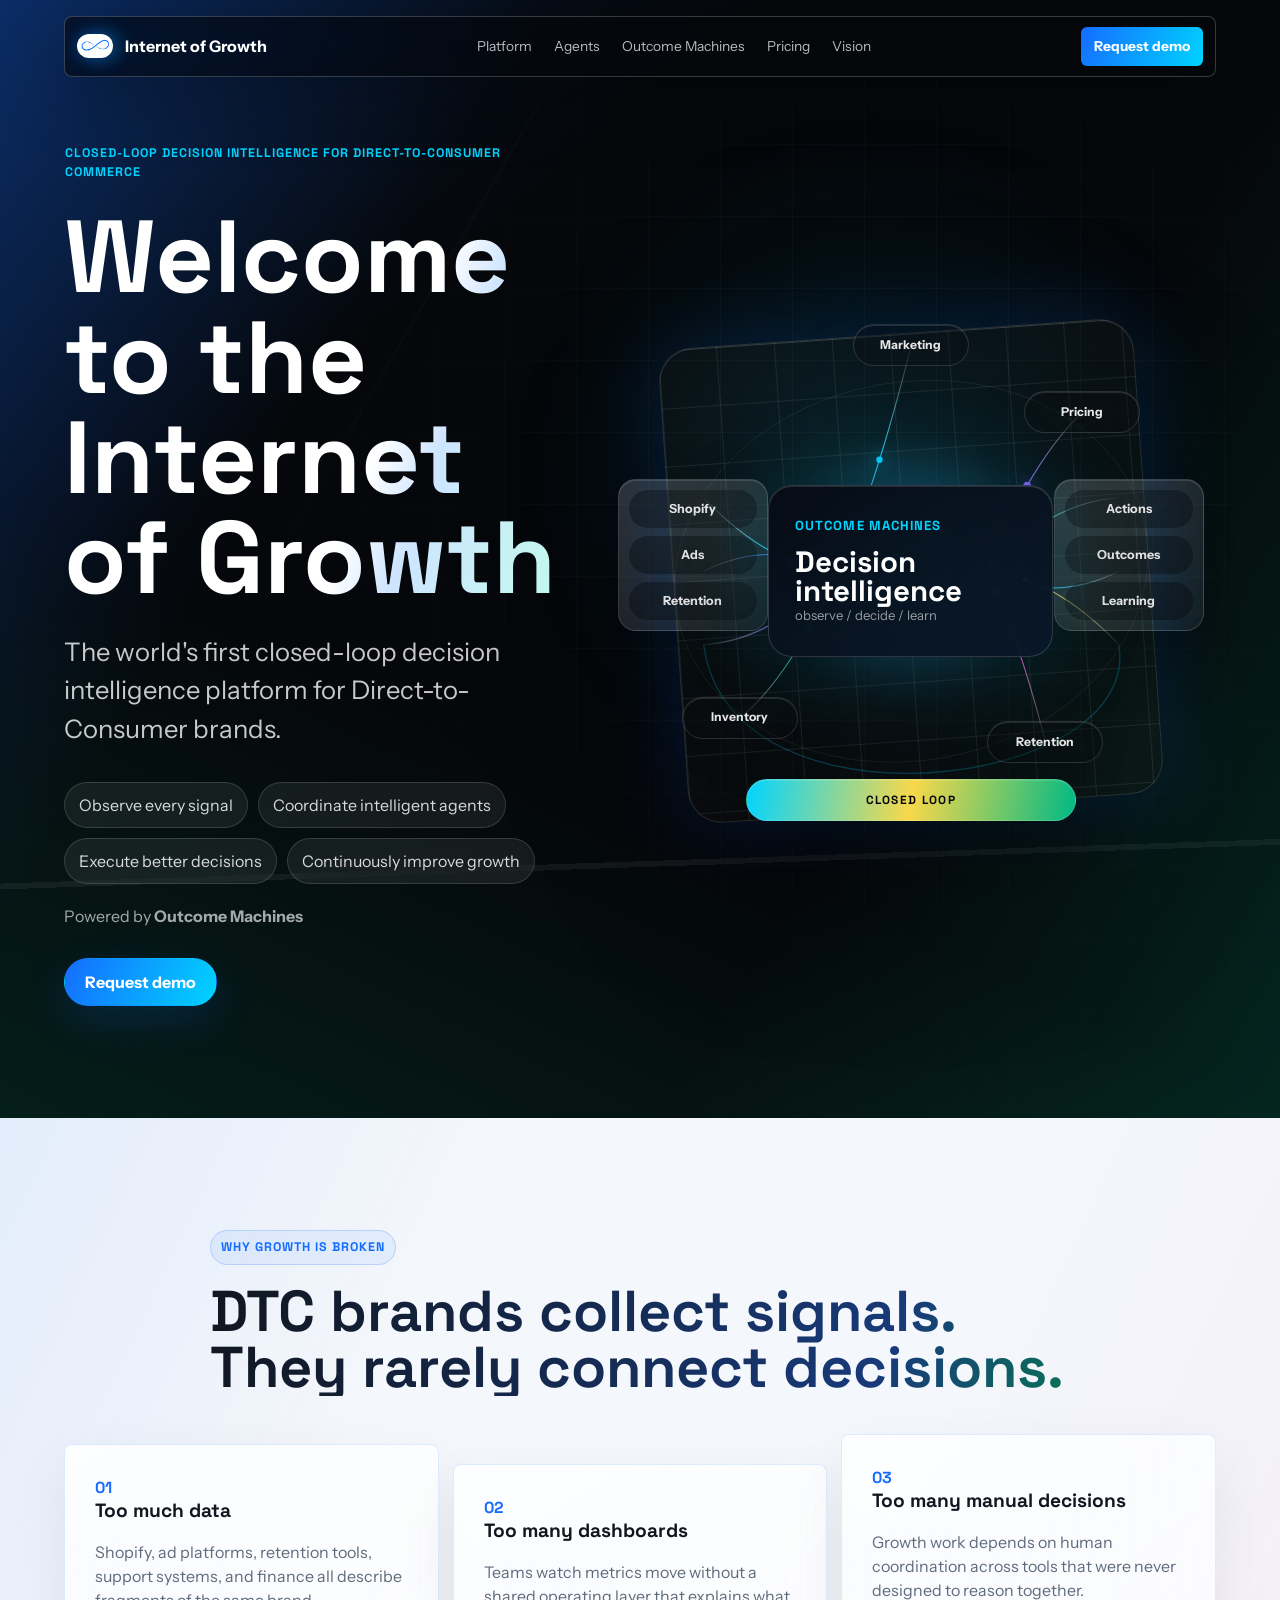
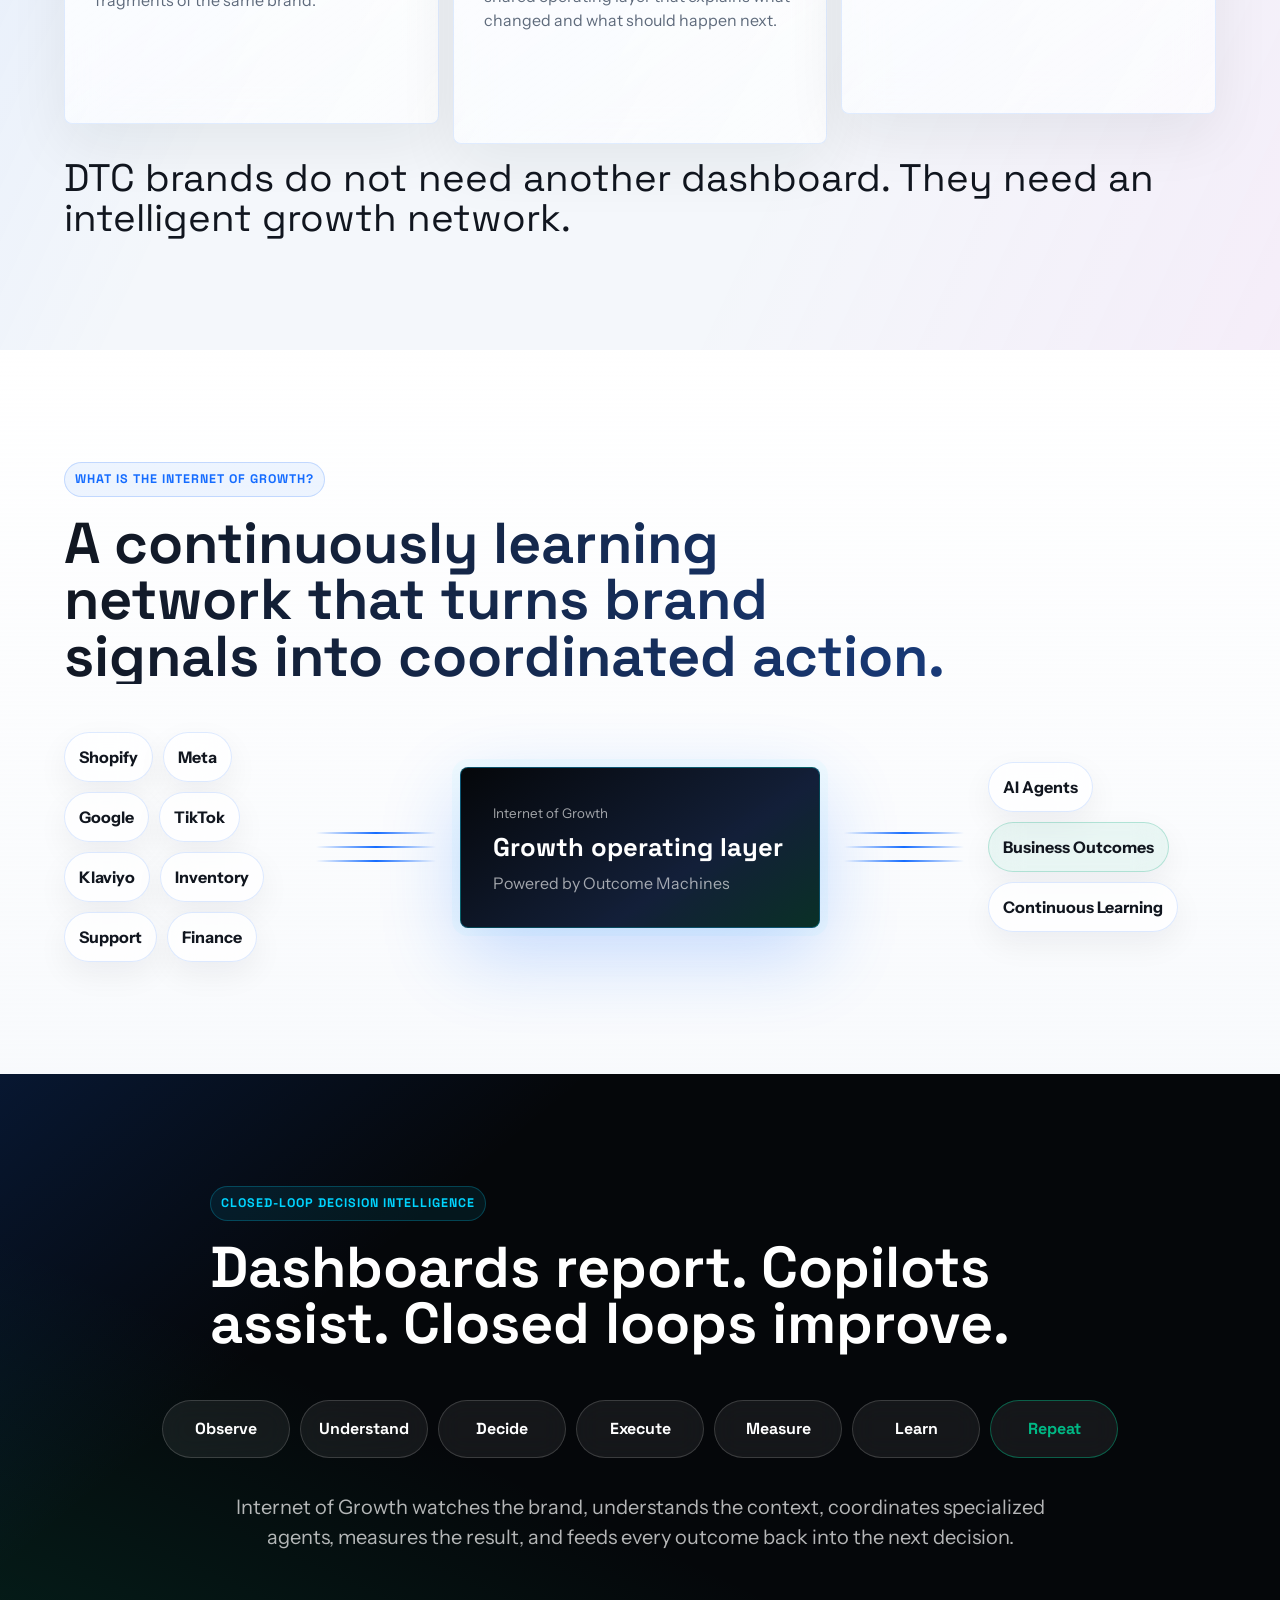
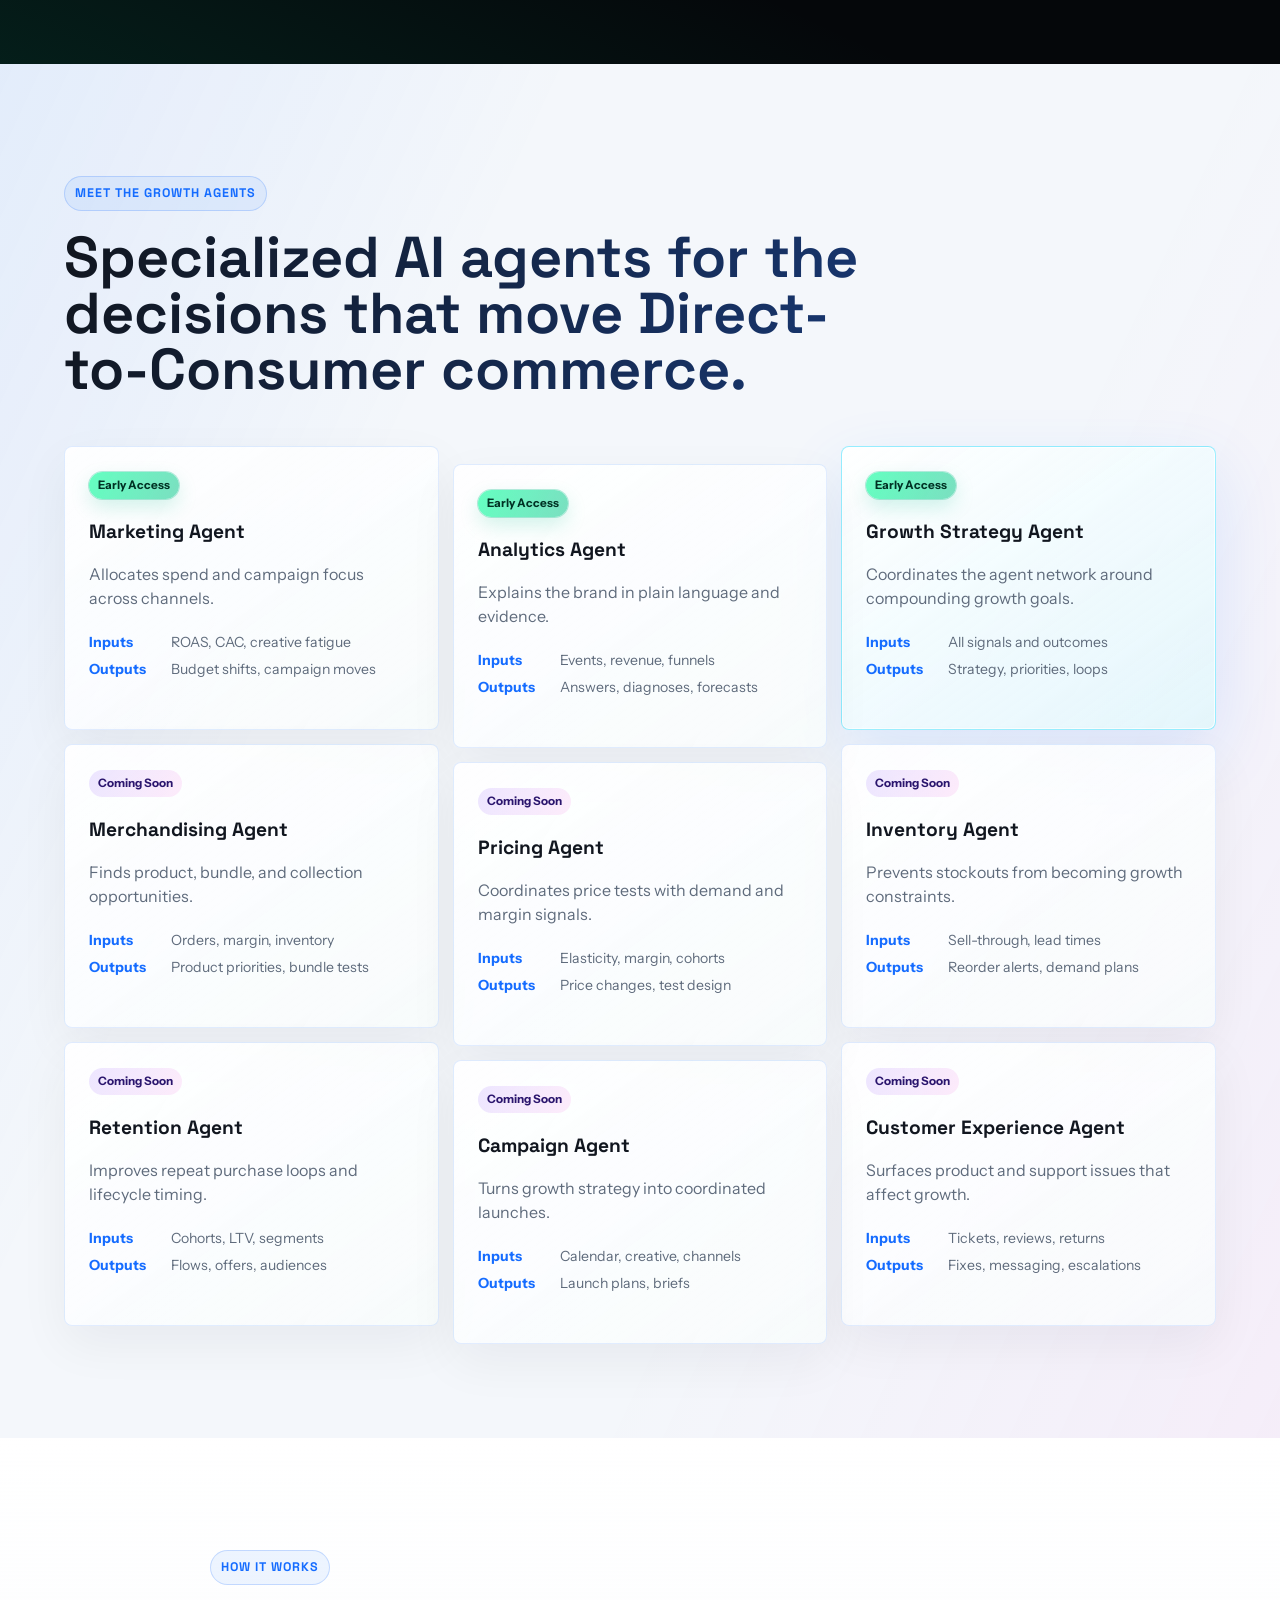
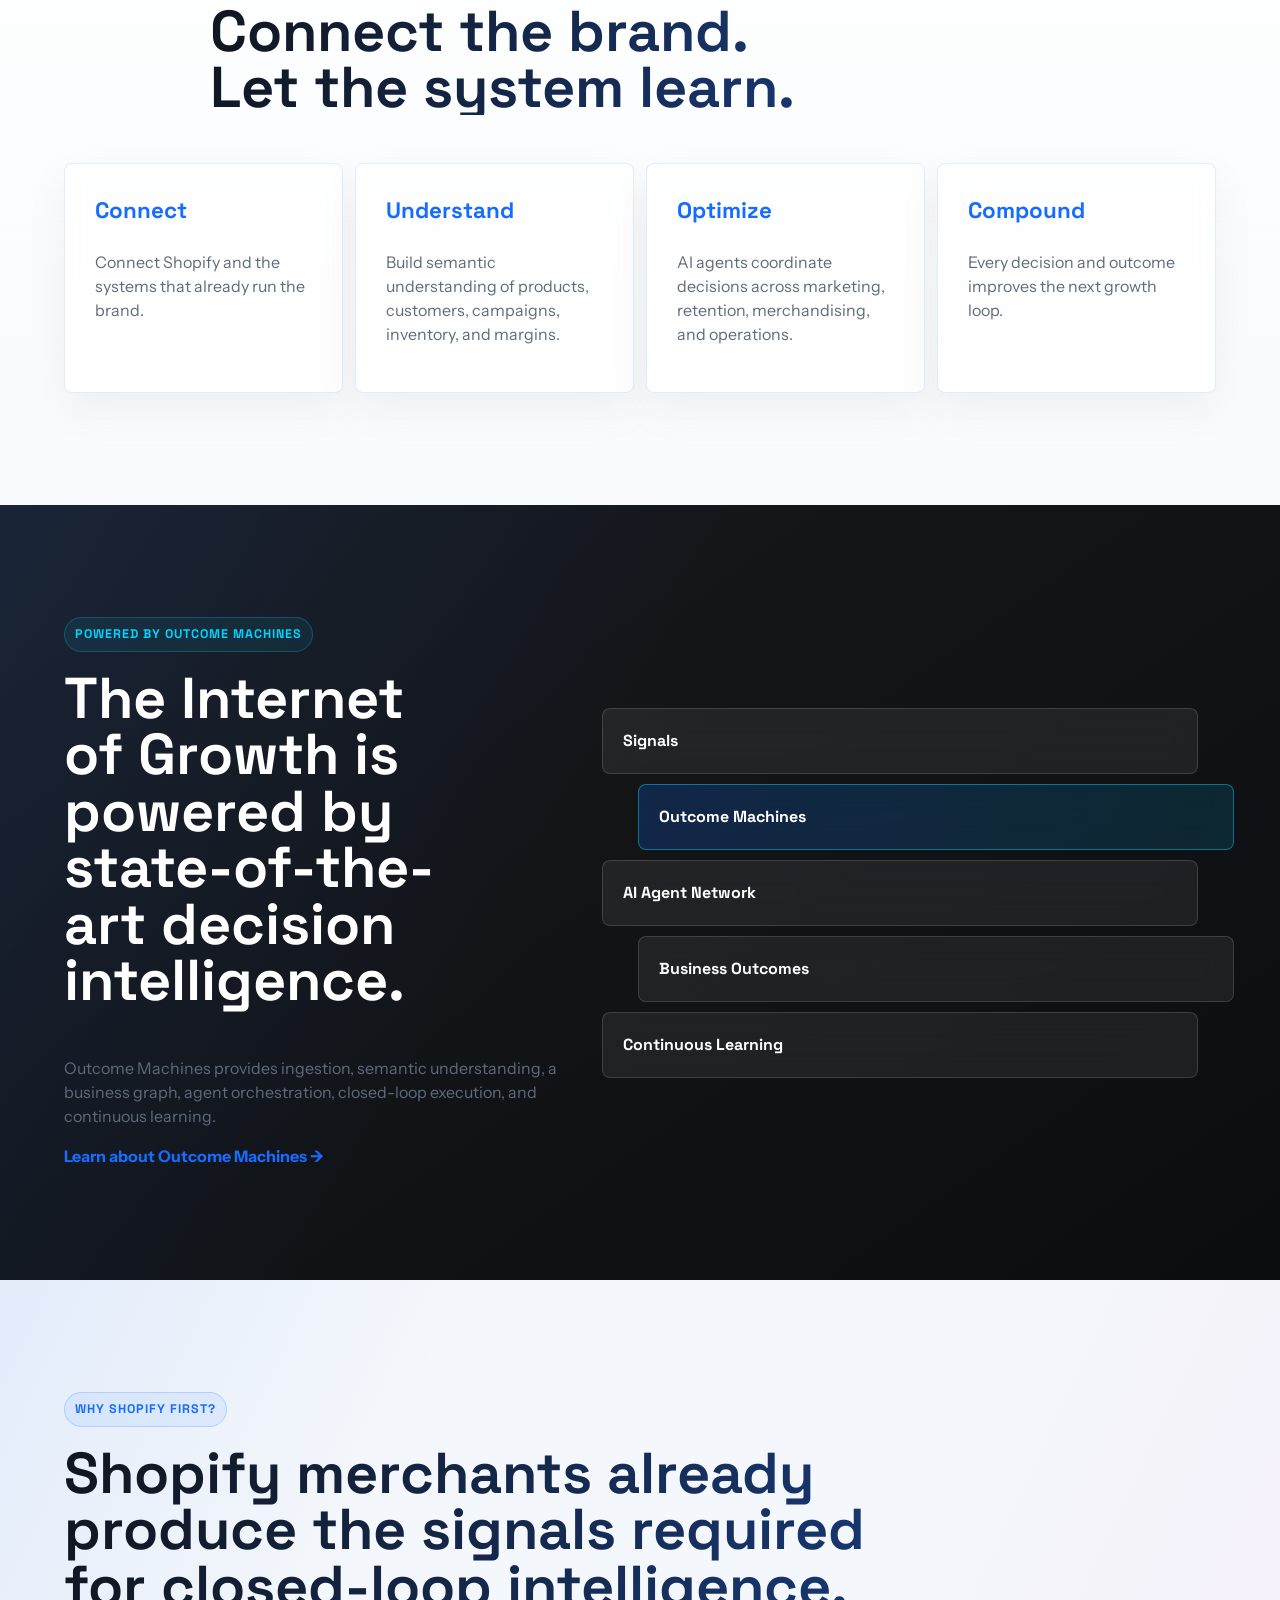
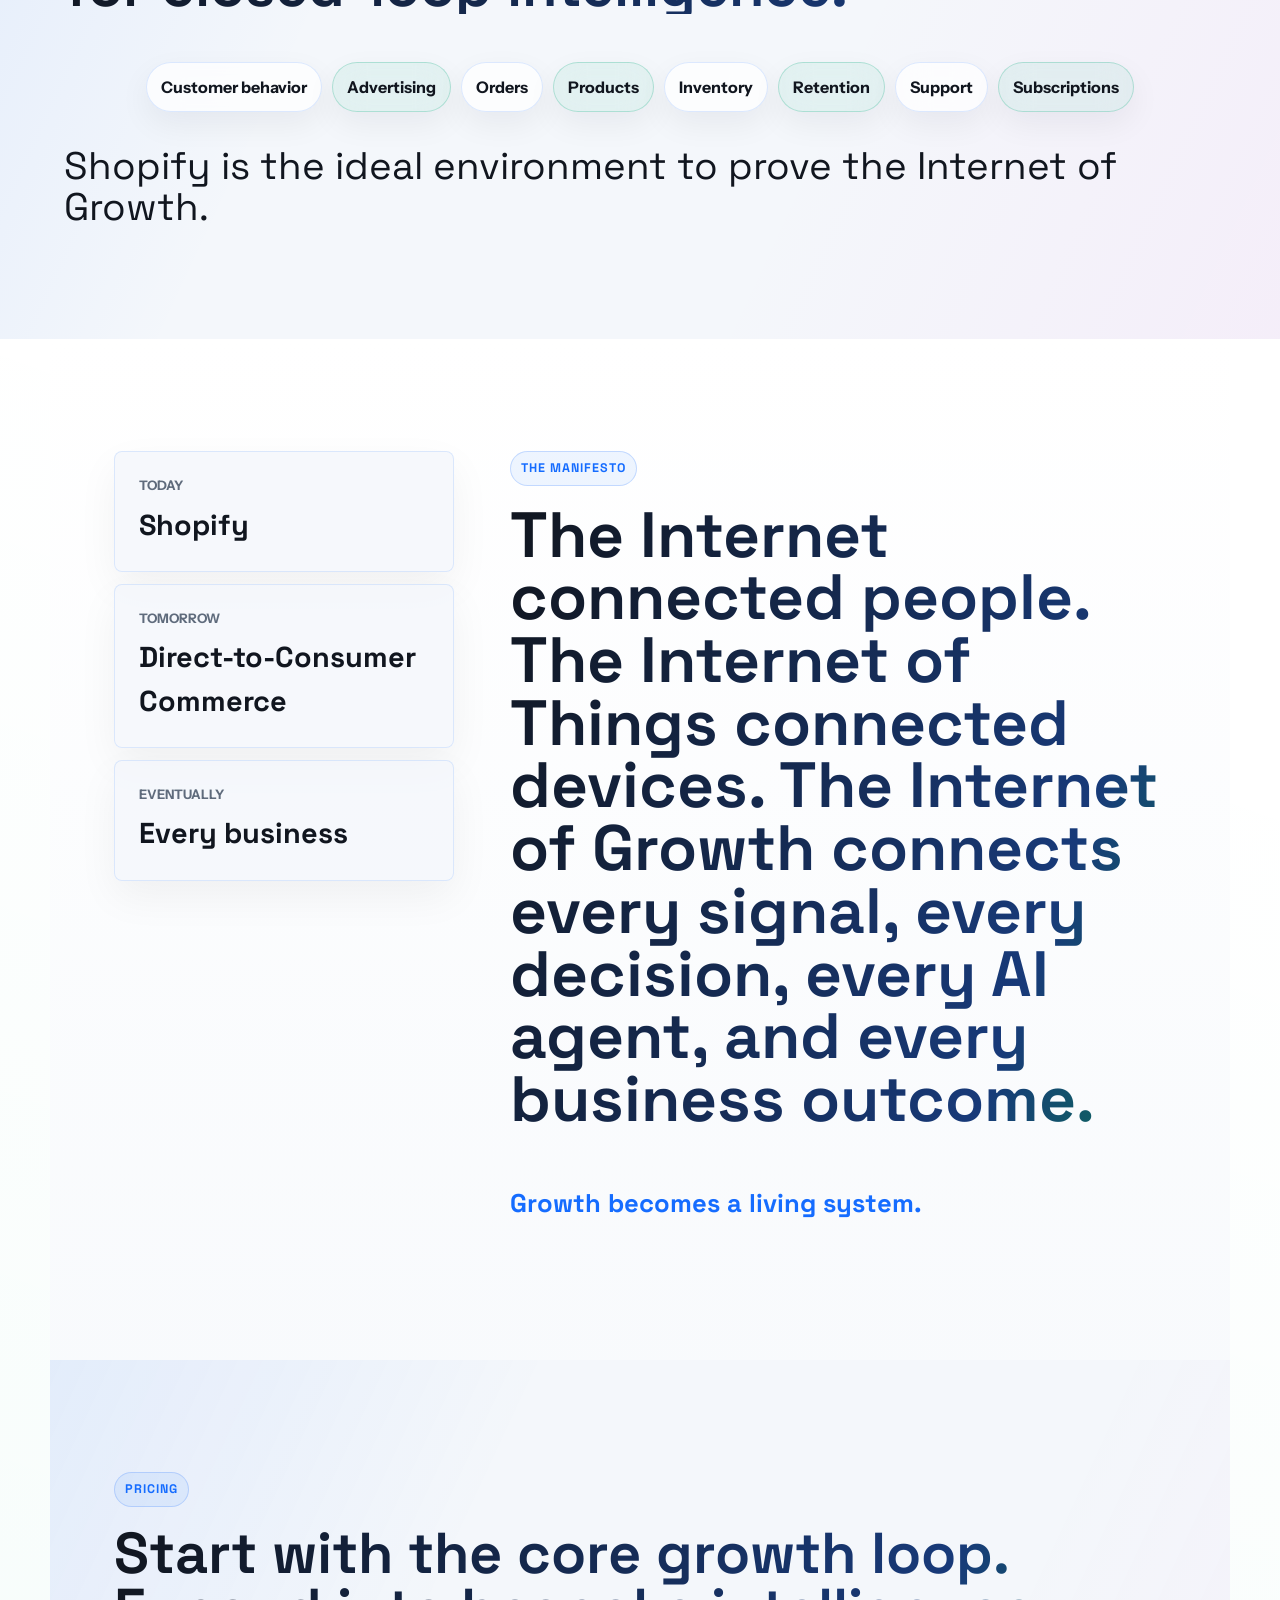
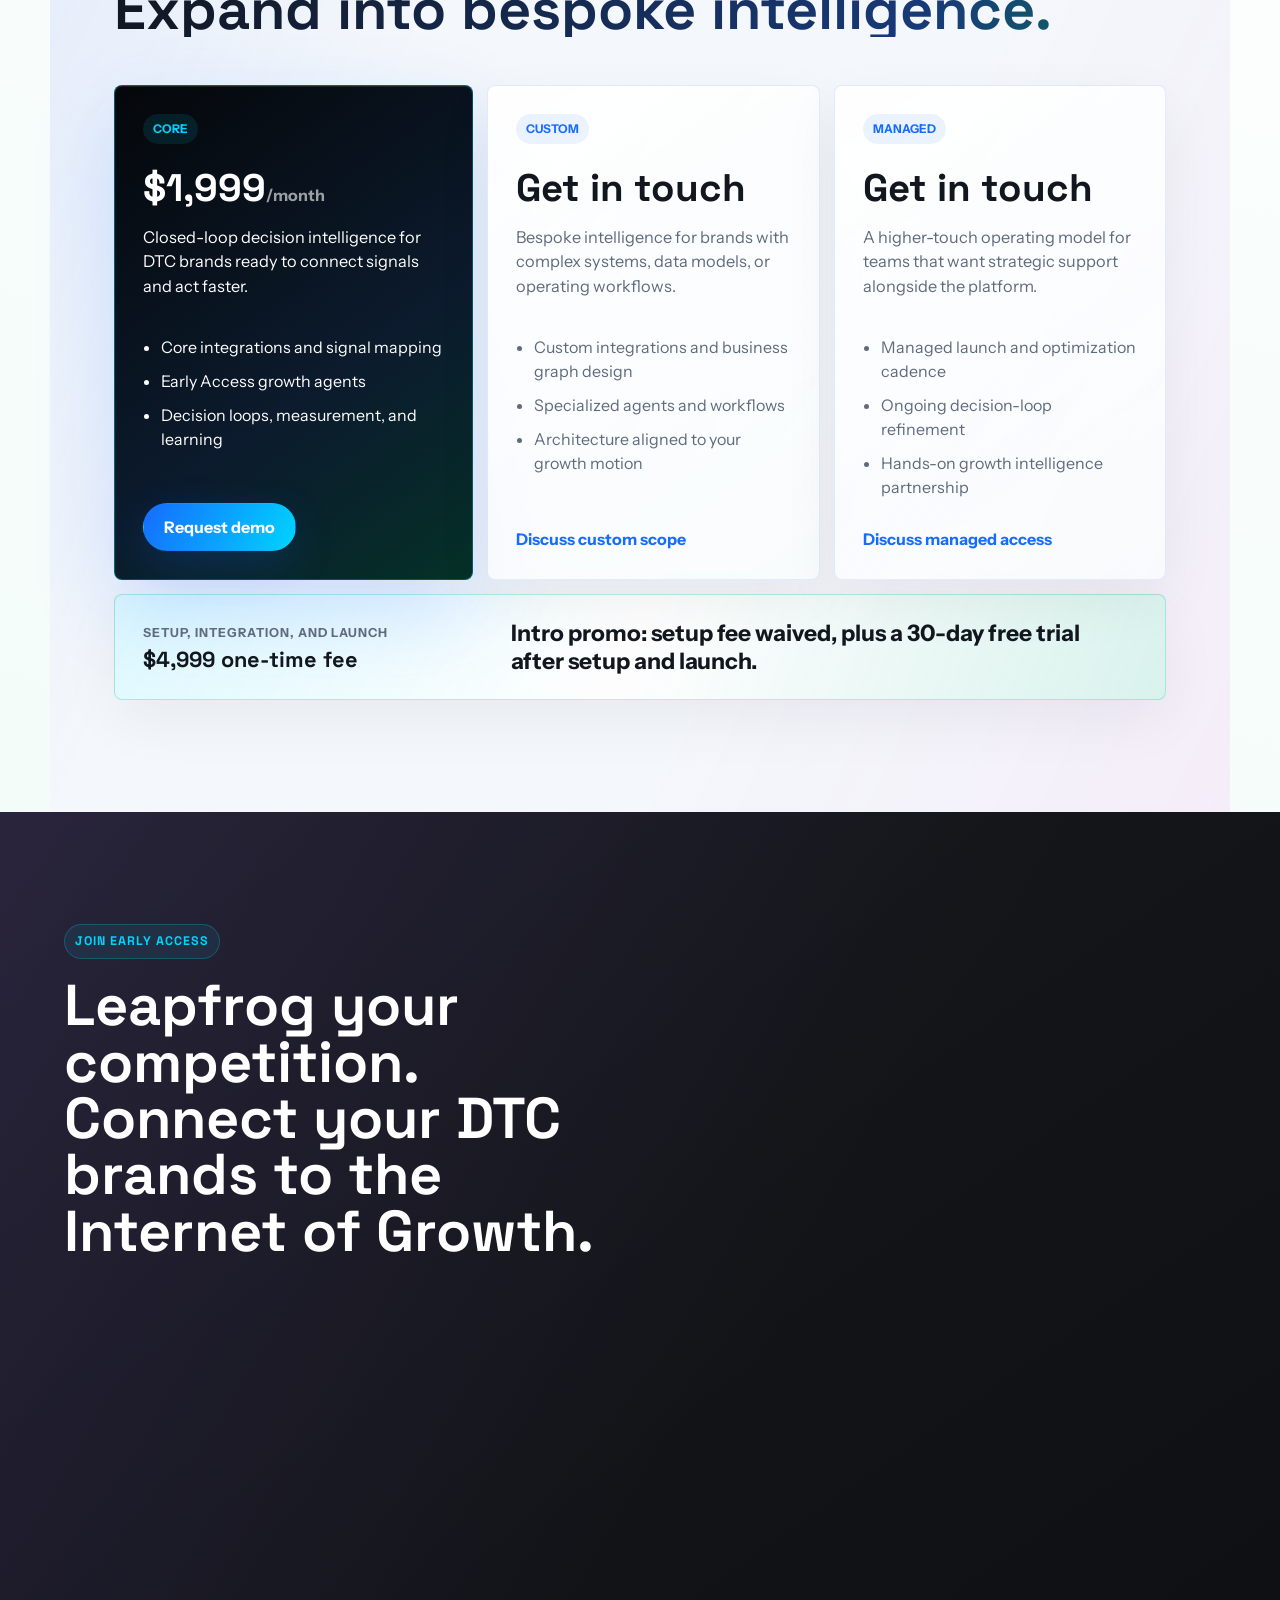
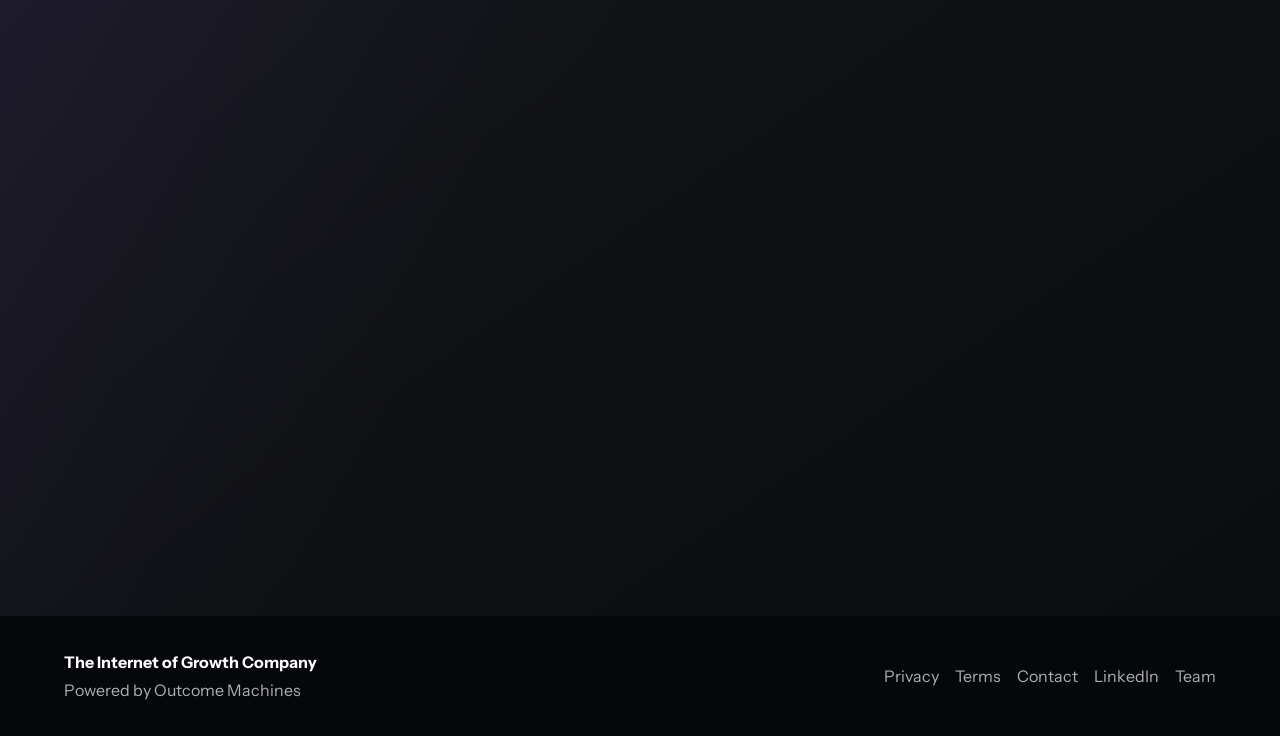
==== index.html @ 20128436 "Update footer company link" ====
<!doctype html>
<html lang="en">
  <head>
    <meta charset="utf-8" />
    <meta name="viewport" content="width=device-width, initial-scale=1" />
    <meta
      name="description"
      content="Internet of Growth is the closed-loop decision intelligence platform for Direct-to-Consumer brands, turning signals into coordinated AI agent action."
    />
    <title>Internet of Growth | Closed-Loop Decision Intelligence</title>
    <link rel="canonical" href="https://internetofgrowth.com/" />
    <meta name="theme-color" content="#05070a" />
    <meta property="og:site_name" content="Internet of Growth" />
    <meta property="og:type" content="website" />
    <meta property="og:url" content="https://internetofgrowth.com/" />
    <meta property="og:title" content="Internet of Growth | Closed-Loop Decision Intelligence" />
    <meta
      property="og:description"
      content="The growth operating layer for DTC brands. Observe every signal, coordinate AI agents, execute better decisions, and compound learning."
    />
    <meta property="og:image" content="https://internetofgrowth.com/assets/og-image.png" />
    <meta property="og:image:secure_url" content="https://internetofgrowth.com/assets/og-image.png" />
    <meta property="og:image:type" content="image/png" />
    <meta property="og:image:width" content="1200" />
    <meta property="og:image:height" content="630" />
    <meta property="og:image:alt" content="Internet of Growth decision intelligence network preview" />
    <meta name="twitter:card" content="summary_large_image" />
    <meta name="twitter:title" content="Internet of Growth | Closed-Loop Decision Intelligence" />
    <meta
      name="twitter:description"
      content="The growth operating layer for DTC brands, powered by Outcome Machines."
    />
    <meta name="twitter:image" content="https://internetofgrowth.com/assets/og-image.png" />
    <link rel="preconnect" href="https://fonts.googleapis.com" />
    <link rel="preconnect" href="https://fonts.gstatic.com" crossorigin />
    <link
      href="https://fonts.googleapis.com/css2?family=Instrument+Sans:wdth,wght@90..100,400..760&family=Space+Grotesk:wght@400;500;600;700&display=swap"
      rel="stylesheet"
    />
    <link rel="icon" href="/assets/favicon.svg" type="image/svg+xml" />
    <link rel="stylesheet" href="styles.css" />
  </head>
  <body>
    <div class="site-shell">
      <header class="nav" aria-label="Primary navigation">
        <a class="brand" href="#top" aria-label="Internet of Growth home">
          <span class="brand-mark" aria-hidden="true"></span>
          <span>Internet of Growth</span>
        </a>
        <nav class="nav-links" aria-label="Site sections">
          <a href="#platform">Platform</a>
          <a href="#agents">Agents</a>
          <a href="#outcome-machines">Outcome Machines</a>
          <a href="#pricing">Pricing</a>
          <a href="#vision">Vision</a>
        </nav>
        <a class="nav-cta" href="#early-access">Request demo</a>
      </header>

      <main id="top">
        <section class="hero section-dark" aria-labelledby="hero-title">
          <div class="hero-copy">
            <p class="eyebrow">Closed-loop decision intelligence for Direct-to-Consumer commerce</p>
            <h1 id="hero-title">Welcome to the Internet of Growth</h1>
            <p class="hero-lede">
              The world's first closed-loop decision intelligence platform for Direct-to-Consumer brands.
            </p>
            <div class="hero-statements" aria-label="Platform capabilities">
              <span>Observe every signal</span>
              <span>Coordinate intelligent agents</span>
              <span>Execute better decisions</span>
              <span>Continuously improve growth</span>
            </div>
            <p class="powered">Powered by <strong>Outcome Machines</strong></p>
            <div class="hero-actions">
              <a class="button button-primary" href="#early-access">Request demo</a>
            </div>
          </div>

          <div class="hero-system" id="growth-loop" aria-label="Animated closed-loop growth system">
            <canvas id="networkCanvas" width="720" height="720" aria-hidden="true"></canvas>
            <div class="system-topology" aria-hidden="true">
              <div class="signal-stack signal-stack-left">
                <span>Shopify</span>
                <span>Ads</span>
                <span>Retention</span>
              </div>
              <div class="signal-stack signal-stack-right">
                <span>Actions</span>
                <span>Outcomes</span>
                <span>Learning</span>
              </div>
              <div class="loop-core">
                <span class="core-kicker">Outcome Machines</span>
                <strong>Decision intelligence</strong>
                <span>observe / decide / learn</span>
              </div>
              <div class="agent-node agent-node-a">Marketing</div>
              <div class="agent-node agent-node-b">Pricing</div>
              <div class="agent-node agent-node-c">Inventory</div>
              <div class="agent-node agent-node-d">Retention</div>
              <div class="feedback-ribbon">
                <span>closed loop</span>
              </div>
            </div>
          </div>
        </section>

        <section class="broken section-light" aria-labelledby="broken-title">
          <div class="section-heading">
            <p class="eyebrow">Why growth is broken</p>
            <h2 id="broken-title">DTC brands collect signals. They rarely connect decisions.</h2>
          </div>
          <div class="fracture-grid">
            <article>
              <span>01</span>
              <h3>Too much data</h3>
              <p>Shopify, ad platforms, retention tools, support systems, and finance all describe fragments of the same brand.</p>
            </article>
            <article>
              <span>02</span>
              <h3>Too many dashboards</h3>
              <p>Teams watch metrics move without a shared operating layer that explains what changed and what should happen next.</p>
            </article>
            <article>
              <span>03</span>
              <h3>Too many manual decisions</h3>
              <p>Growth work depends on human coordination across tools that were never designed to reason together.</p>
            </article>
          </div>
          <p class="section-thesis">DTC brands do not need another dashboard. They need an intelligent growth network.</p>
        </section>

        <section class="network section-white" id="platform" aria-labelledby="platform-title">
          <div class="section-heading wide">
            <p class="eyebrow">What is the Internet of Growth?</p>
            <h2 id="platform-title">A continuously learning network that turns brand signals into coordinated action.</h2>
          </div>
          <div class="signal-map" aria-label="Information flow from DTC commerce systems into AI agents and outcomes">
            <div class="source-cluster">
              <span>Shopify</span>
              <span>Meta</span>
              <span>Google</span>
              <span>TikTok</span>
              <span>Klaviyo</span>
              <span>Inventory</span>
              <span>Support</span>
              <span>Finance</span>
            </div>
            <div class="map-spine" aria-hidden="true">
              <i></i><i></i><i></i>
            </div>
            <div class="platform-node">
              <small>Internet of Growth</small>
              <strong>Growth operating layer</strong>
              <span>Powered by Outcome Machines</span>
            </div>
            <div class="map-spine" aria-hidden="true">
              <i></i><i></i><i></i>
            </div>
            <div class="outcome-cluster">
              <span>AI Agents</span>
              <span>Business Outcomes</span>
              <span>Continuous Learning</span>
            </div>
          </div>
        </section>

        <section class="loop section-dark" aria-labelledby="loop-title">
          <div class="section-heading">
            <p class="eyebrow">Closed-loop decision intelligence</p>
            <h2 id="loop-title">Dashboards report. Copilots assist. Closed loops improve.</h2>
          </div>
          <div class="cycle-strip" aria-label="Closed-loop process">
            <span>Observe</span>
            <span>Understand</span>
            <span>Decide</span>
            <span>Execute</span>
            <span>Measure</span>
            <span>Learn</span>
            <span>Repeat</span>
          </div>
          <p class="loop-copy">
            Internet of Growth watches the brand, understands the context, coordinates specialized agents, measures the result, and feeds every outcome back into the next decision.
          </p>
        </section>

        <section class="agents section-light" id="agents" aria-labelledby="agents-title">
          <div class="section-heading wide">
            <p class="eyebrow">Meet the growth agents</p>
            <h2 id="agents-title">Specialized AI agents for the decisions that move Direct-to-Consumer commerce.</h2>
          </div>
          <div class="agent-grid">
            <article class="agent-card">
              <span class="status live">Early Access</span>
              <h3>Marketing Agent</h3>
              <p>Allocates spend and campaign focus across channels.</p>
              <dl><dt>Inputs</dt><dd>ROAS, CAC, creative fatigue</dd><dt>Outputs</dt><dd>Budget shifts, campaign moves</dd></dl>
            </article>
            <article class="agent-card">
              <span class="status live">Early Access</span>
              <h3>Analytics Agent</h3>
              <p>Explains the brand in plain language and evidence.</p>
              <dl><dt>Inputs</dt><dd>Events, revenue, funnels</dd><dt>Outputs</dt><dd>Answers, diagnoses, forecasts</dd></dl>
            </article>
            <article class="agent-card featured">
              <span class="status live">Early Access</span>
              <h3>Growth Strategy Agent</h3>
              <p>Coordinates the agent network around compounding growth goals.</p>
              <dl><dt>Inputs</dt><dd>All signals and outcomes</dd><dt>Outputs</dt><dd>Strategy, priorities, loops</dd></dl>
            </article>
            <article class="agent-card">
              <span class="status planned">Coming Soon</span>
              <h3>Merchandising Agent</h3>
              <p>Finds product, bundle, and collection opportunities.</p>
              <dl><dt>Inputs</dt><dd>Orders, margin, inventory</dd><dt>Outputs</dt><dd>Product priorities, bundle tests</dd></dl>
            </article>
            <article class="agent-card">
              <span class="status planned">Coming Soon</span>
              <h3>Pricing Agent</h3>
              <p>Coordinates price tests with demand and margin signals.</p>
              <dl><dt>Inputs</dt><dd>Elasticity, margin, cohorts</dd><dt>Outputs</dt><dd>Price changes, test design</dd></dl>
            </article>
            <article class="agent-card">
              <span class="status planned">Coming Soon</span>
              <h3>Inventory Agent</h3>
              <p>Prevents stockouts from becoming growth constraints.</p>
              <dl><dt>Inputs</dt><dd>Sell-through, lead times</dd><dt>Outputs</dt><dd>Reorder alerts, demand plans</dd></dl>
            </article>
            <article class="agent-card">
              <span class="status planned">Coming Soon</span>
              <h3>Retention Agent</h3>
              <p>Improves repeat purchase loops and lifecycle timing.</p>
              <dl><dt>Inputs</dt><dd>Cohorts, LTV, segments</dd><dt>Outputs</dt><dd>Flows, offers, audiences</dd></dl>
            </article>
            <article class="agent-card">
              <span class="status planned">Coming Soon</span>
              <h3>Campaign Agent</h3>
              <p>Turns growth strategy into coordinated launches.</p>
              <dl><dt>Inputs</dt><dd>Calendar, creative, channels</dd><dt>Outputs</dt><dd>Launch plans, briefs</dd></dl>
            </article>
            <article class="agent-card">
              <span class="status planned">Coming Soon</span>
              <h3>Customer Experience Agent</h3>
              <p>Surfaces product and support issues that affect growth.</p>
              <dl><dt>Inputs</dt><dd>Tickets, reviews, returns</dd><dt>Outputs</dt><dd>Fixes, messaging, escalations</dd></dl>
            </article>
          </div>
        </section>

        <section class="steps section-white" aria-labelledby="works-title">
          <div class="section-heading">
            <p class="eyebrow">How it works</p>
            <h2 id="works-title">Connect the brand. Let the system learn.</h2>
          </div>
          <div class="step-grid">
            <article><span>Connect</span><p>Connect Shopify and the systems that already run the brand.</p></article>
            <article><span>Understand</span><p>Build semantic understanding of products, customers, campaigns, inventory, and margins.</p></article>
            <article><span>Optimize</span><p>AI agents coordinate decisions across marketing, retention, merchandising, and operations.</p></article>
            <article><span>Compound</span><p>Every decision and outcome improves the next growth loop.</p></article>
          </div>
        </section>

        <section class="machines section-dark" id="outcome-machines" aria-labelledby="machines-title">
          <div class="machine-copy">
            <p class="eyebrow">Powered by Outcome Machines</p>
            <h2 id="machines-title">The Internet of Growth is powered by state-of-the-art decision intelligence.</h2>
            <p>
              Outcome Machines provides ingestion, semantic understanding, a business graph, agent orchestration, closed-loop execution, and continuous learning.
            </p>
            <a href="https://OutcomeMachines.com" target="_blank" rel="noopener noreferrer">Learn about Outcome Machines →</a>
          </div>
          <div class="machine-diagram" aria-label="Outcome Machines technology flow">
            <span>Signals</span>
            <span>Outcome Machines</span>
            <span>AI Agent Network</span>
            <span>Business Outcomes</span>
            <span>Continuous Learning</span>
          </div>
        </section>

        <section class="shopify section-light" aria-labelledby="shopify-title">
          <div class="section-heading wide">
            <p class="eyebrow">Why Shopify first?</p>
            <h2 id="shopify-title">Shopify merchants already produce the signals required for closed-loop intelligence.</h2>
          </div>
          <div class="signal-list">
            <span>Customer behavior</span>
            <span>Advertising</span>
            <span>Orders</span>
            <span>Products</span>
            <span>Inventory</span>
            <span>Retention</span>
            <span>Support</span>
            <span>Subscriptions</span>
          </div>
          <p class="section-thesis">Shopify is the ideal environment to prove the Internet of Growth.</p>
        </section>

        <section class="vision section-white" id="vision" aria-labelledby="vision-title">
          <div class="timeline">
            <article><span>Today</span><strong>Shopify</strong></article>
            <article><span>Tomorrow</span><strong>Direct-to-Consumer Commerce</strong></article>
            <article><span>Eventually</span><strong>Every business</strong></article>
          </div>
          <div class="manifesto">
            <p class="eyebrow">The manifesto</p>
            <h2 id="vision-title">
              The Internet connected people. The Internet of Things connected devices. The Internet of Growth connects every signal, every decision, every AI agent, and every business outcome.
            </h2>
            <p>Growth becomes a living system.</p>
          </div>
        </section>

        <section class="pricing section-light" id="pricing" aria-labelledby="pricing-title">
          <div class="section-heading wide">
            <p class="eyebrow">Pricing</p>
            <h2 id="pricing-title">Start with the core growth loop. Expand into bespoke intelligence.</h2>
          </div>
          <div class="pricing-grid" aria-label="Internet of Growth pricing plans">
            <article class="pricing-card primary">
              <span>Core</span>
              <h3>$1,999<span>/month</span></h3>
              <p>Closed-loop decision intelligence for DTC brands ready to connect signals and act faster.</p>
              <ul>
                <li>Core integrations and signal mapping</li>
                <li>Early Access growth agents</li>
                <li>Decision loops, measurement, and learning</li>
              </ul>
              <a class="button button-primary" href="#early-access">Request demo</a>
            </article>
            <article class="pricing-card">
              <span>Custom</span>
              <h3>Get in touch</h3>
              <p>Bespoke intelligence for brands with complex systems, data models, or operating workflows.</p>
              <ul>
                <li>Custom integrations and business graph design</li>
                <li>Specialized agents and workflows</li>
                <li>Architecture aligned to your growth motion</li>
              </ul>
              <a href="#early-access">Discuss custom scope</a>
            </article>
            <article class="pricing-card">
              <span>Managed</span>
              <h3>Get in touch</h3>
              <p>A higher-touch operating model for teams that want strategic support alongside the platform.</p>
              <ul>
                <li>Managed launch and optimization cadence</li>
                <li>Ongoing decision-loop refinement</li>
                <li>Hands-on growth intelligence partnership</li>
              </ul>
              <a href="#early-access">Discuss managed access</a>
            </article>
          </div>
          <div class="pricing-offer">
            <div>
              <span>Setup, integration, and launch</span>
              <strong>$4,999 one-time fee</strong>
            </div>
            <p>
              Intro promo: setup fee waived, plus a 30-day free trial after setup and launch.
            </p>
          </div>
        </section>

        <section class="early section-dark" id="early-access" aria-labelledby="early-title">
          <div class="early-copy">
            <p class="eyebrow">Join early access</p>
            <h2 id="early-title">Leapfrog your competition. Connect your DTC brands to the Internet of Growth.</h2>
          </div>
          <div class="tally-panel">
            <iframe
              src="https://tally.so/embed/NpyAWB?alignLeft=1&hideTitle=1&transparentBackground=1&dynamicHeight=1"
              data-tally-src="https://tally.so/embed/NpyAWB?alignLeft=1&hideTitle=1&transparentBackground=1&dynamicHeight=1"
              width="100%"
              height="1180"
              frameborder="0"
              marginheight="0"
              marginwidth="0"
              scrolling="no"
              title="Internet of Growth early access form"
            ></iframe>
          </div>
        </section>
      </main>

      <footer class="footer">
        <div>
          <strong>The Internet of Growth Company</strong>
          <a href="https://OutcomeMachines.com" target="_blank" rel="noopener noreferrer">Powered by Outcome Machines</a>
        </div>
        <nav aria-label="Footer navigation">
          <a href="/privacy-policy.html">Privacy</a>
          <a href="/terms-of-use.html">Terms</a>
          <a href="mailto:hello@internetofgrowth.com">Contact</a>
          <a href="https://www.linkedin.com/company/internet-of-growth" target="_blank" rel="noopener noreferrer">LinkedIn</a>
          <a href="/team.html">Team</a>
        </nav>
      </footer>
    </div>
    <script src="https://tally.so/widgets/embed.js"></script>
    <script src="script.js"></script>
  </body>
</html>
---- styles.css ----
:root {
  --white: #ffffff;
  --paper: #f4f7fb;
  --mist: #e8f0ff;
  --charcoal: #11161f;
  --black: #05070a;
  --muted: #5f6b7c;
  --line: rgba(18, 26, 38, 0.12);
  --electric: #156cff;
  --electric-soft: #dbe8ff;
  --cyan: #00d4ff;
  --emerald: #00b985;
  --purple: #8b5cff;
  --pink: #ff4fd8;
  --sun: #f8d84a;
  --radius: 8px;
  --max: 1180px;
  --gutter: clamp(24px, 5vw, 72px);
  --content-gutter: max(var(--gutter), calc((100vw - var(--max)) / 2));
  --legal-gutter: max(var(--gutter), calc((100vw - 900px) / 2));
}

* {
  box-sizing: border-box;
}

html {
  scroll-behavior: smooth;
}

body {
  margin: 0;
  color: var(--charcoal);
  background:
    linear-gradient(140deg, rgba(21, 108, 255, 0.08), transparent 24%),
    linear-gradient(20deg, rgba(0, 185, 133, 0.08), transparent 34%),
    var(--white);
  font-family: "Instrument Sans", system-ui, sans-serif;
  line-height: 1.5;
  overflow-x: hidden;
  text-rendering: optimizeLegibility;
}

body::selection {
  color: var(--white);
  background: var(--electric);
}

a {
  color: inherit;
  text-decoration: none;
}

.site-shell {
  overflow: clip;
}

.nav {
  position: fixed;
  z-index: 20;
  top: 16px;
  left: 50%;
  display: grid;
  grid-template-columns: auto 1fr auto;
  gap: 28px;
  align-items: center;
  width: min(calc(100% - var(--gutter) - var(--gutter)), var(--max));
  padding: 10px 12px;
  border: 1px solid rgba(255, 255, 255, 0.2);
  border-radius: 8px;
  color: var(--white);
  background: rgba(5, 7, 10, 0.62);
  box-shadow: 0 18px 70px rgba(0, 0, 0, 0.28);
  backdrop-filter: blur(22px) saturate(140%);
  transform: translateX(-50%);
}

.brand,
.nav-links,
.footer nav {
  display: flex;
  align-items: center;
}

.brand {
  gap: 12px;
  font-weight: 700;
  letter-spacing: 0;
}

.brand-mark {
  width: 36px;
  height: 24px;
  border: 1px solid rgba(255, 255, 255, 0.74);
  border-radius: 999px;
  background:
    url("/assets/internet-of-growth-logo.png") center / 38px auto no-repeat,
    rgba(255, 255, 255, 0.96);
  box-shadow:
    0 0 18px rgba(21, 108, 255, 0.46),
    8px 0 20px rgba(0, 212, 255, 0.22);
}

.nav-links {
  justify-content: center;
  gap: 22px;
  color: rgba(255, 255, 255, 0.72);
  font-size: 0.86rem;
}

.nav-links a,
.footer a {
  transition: color 180ms ease;
}

.nav-links a:hover,
.footer a:hover {
  color: var(--electric);
}

.nav-cta {
  padding: 9px 13px;
  border-radius: 6px;
  color: var(--white);
  background: linear-gradient(115deg, var(--electric), var(--cyan));
  font-size: 0.86rem;
  font-weight: 700;
}

section {
  padding: 112px var(--gutter);
}

.section-dark {
  color: var(--white);
  background:
    linear-gradient(140deg, rgba(21, 108, 255, 0.16), transparent 30%),
    linear-gradient(25deg, rgba(0, 185, 133, 0.13), transparent 36%),
    var(--black);
}

.section-light {
  background:
    linear-gradient(115deg, rgba(21, 108, 255, 0.08), transparent 30%),
    linear-gradient(295deg, rgba(255, 79, 216, 0.055), transparent 36%),
    var(--paper);
}

.section-white {
  background:
    linear-gradient(180deg, rgba(255, 255, 255, 0), rgba(244, 247, 251, 0.62)),
    var(--white);
}

.hero {
  position: relative;
  display: grid;
  grid-template-columns: minmax(0, 0.9fr) minmax(420px, 1.1fr);
  gap: 42px;
  align-items: center;
  min-height: 100svh;
  padding-top: 136px;
}

.hero::before,
.hero::after {
  position: absolute;
  inset: 0;
  content: "";
  pointer-events: none;
}

.hero::before {
  background:
    radial-gradient(circle at 68% 42%, rgba(0, 212, 255, 0.13), transparent 34%),
    linear-gradient(120deg, transparent 0 31%, rgba(255, 255, 255, 0.06) 31% 31.2%, transparent 31.2% 100%),
    linear-gradient(rgba(255,255,255,0.035) 1px, transparent 1px),
    linear-gradient(90deg, rgba(255,255,255,0.035) 1px, transparent 1px);
  background-size: auto, auto, 72px 72px, 72px 72px;
  mask-image: radial-gradient(circle at 70% 44%, #000 0, transparent 62%);
}

.hero::after {
  background:
    linear-gradient(120deg, rgba(21, 108, 255, 0.26), transparent 28%, transparent 68%, rgba(0, 185, 133, 0.17)),
    linear-gradient(178deg, transparent 0 76%, rgba(255, 255, 255, 0.055) 76% 76.5%, transparent 76.5%);
}

.hero-copy,
.hero-system {
  position: relative;
  z-index: 1;
}

.hero-copy {
  max-width: 660px;
  justify-self: end;
}

.eyebrow {
  margin: 0 0 18px;
  width: fit-content;
  padding: 7px 10px;
  border: 1px solid rgba(21, 108, 255, 0.2);
  border-radius: 999px;
  color: var(--electric);
  background: rgba(21, 108, 255, 0.07);
  font-family: "Space Grotesk", ui-sans-serif, sans-serif;
  font-size: 0.78rem;
  font-weight: 700;
  letter-spacing: 0.08em;
  text-transform: uppercase;
}

.section-dark .eyebrow {
  border-color: rgba(0, 212, 255, 0.24);
  color: var(--cyan);
  background: rgba(0, 212, 255, 0.08);
}

.hero .eyebrow {
  border-color: transparent;
  padding-left: 0;
  background: transparent;
}

h1,
h2,
h3,
p {
  margin-top: 0;
}

h1,
h2 {
  font-family: "Space Grotesk", ui-sans-serif, sans-serif;
  letter-spacing: 0;
  line-height: 0.98;
  text-wrap: balance;
}

h1 {
  max-width: 820px;
  margin-bottom: 24px;
  background: linear-gradient(110deg, #ffffff 0 62%, #cde4ff 72%, #c6fff0 100%);
  -webkit-background-clip: text;
  background-clip: text;
  color: transparent;
  font-size: clamp(4.5rem, 8vw, 9.4rem);
  font-weight: 700;
}

.section-light h2,
.section-white h2 {
  background: linear-gradient(110deg, var(--charcoal), #183a79 78%, #0b7159);
  -webkit-background-clip: text;
  background-clip: text;
  color: transparent;
}

h2 {
  font-size: clamp(2.2rem, 4.5vw, 5rem);
  font-weight: 650;
}

h3 {
  font-family: "Space Grotesk", ui-sans-serif, sans-serif;
  font-size: 1.2rem;
  line-height: 1.1;
}

.hero-lede {
  max-width: 580px;
  color: rgba(255, 255, 255, 0.78);
  font-size: clamp(1.15rem, 2vw, 1.6rem);
}

.hero-statements {
  display: flex;
  flex-wrap: wrap;
  gap: 10px;
  max-width: 600px;
  margin: 34px 0 20px;
}

.hero-statements span {
  min-height: 42px;
  padding: 10px 14px;
  border: 1px solid rgba(255, 255, 255, 0.14);
  border-radius: 999px;
  color: rgba(255, 255, 255, 0.84);
  background: rgba(255, 255, 255, 0.065);
  backdrop-filter: blur(18px);
}

.powered {
  color: rgba(255, 255, 255, 0.64);
}

.hero-actions {
  display: flex;
  flex-wrap: wrap;
  gap: 12px;
  margin-top: 30px;
}

.button {
  display: inline-flex;
  align-items: center;
  justify-content: center;
  min-height: 48px;
  padding: 0 20px;
  border: 1px solid transparent;
  border-radius: 999px;
  cursor: pointer;
  font: inherit;
  font-weight: 760;
  box-shadow: 0 14px 42px rgba(21, 108, 255, 0.18);
  transition: transform 180ms ease, border-color 180ms ease, background 180ms ease, box-shadow 180ms ease;
}

.button:hover {
  transform: translateY(-2px);
  box-shadow: 0 18px 52px rgba(0, 212, 255, 0.2);
}

.button:focus-visible,
a:focus-visible,
iframe:focus-visible {
  outline: 3px solid rgba(23, 105, 255, 0.38);
  outline-offset: 3px;
}

.button-primary {
  color: var(--white);
  background: linear-gradient(115deg, var(--electric), var(--cyan));
}

.button-secondary {
  color: var(--white);
  border-color: rgba(255, 255, 255, 0.18);
  background: rgba(255, 255, 255, 0.055);
  box-shadow: none;
}

.hero-system {
  width: min(100%, 640px);
  aspect-ratio: 1;
  justify-self: start;
  isolation: isolate;
  filter: drop-shadow(0 40px 90px rgba(0, 0, 0, 0.34));
}

#networkCanvas,
.system-topology {
  position: absolute;
  inset: 0;
}

#networkCanvas {
  width: 100%;
  height: 100%;
  opacity: 0.96;
}

.system-topology {
  display: grid;
  place-items: center;
}

.system-topology::before,
.system-topology::after {
  position: absolute;
  content: "";
  pointer-events: none;
}

.system-topology::before {
  inset: 11%;
  border: 1px solid rgba(255, 255, 255, 0.12);
  border-radius: 34px;
  background:
    linear-gradient(90deg, rgba(255, 255, 255, 0.08) 1px, transparent 1px),
    linear-gradient(rgba(255, 255, 255, 0.08) 1px, transparent 1px),
    radial-gradient(circle at 50% 50%, rgba(0, 212, 255, 0.13), transparent 42%),
    rgba(255, 255, 255, 0.025);
  background-size: 58px 58px, 58px 58px, auto, auto;
  box-shadow:
    inset 0 1px 0 rgba(255, 255, 255, 0.1),
    0 0 80px rgba(21, 108, 255, 0.18);
  transform: rotate(-4deg);
}

.system-topology::after {
  width: 42%;
  height: 42%;
  border-radius: 50%;
  background:
    radial-gradient(circle, rgba(0, 212, 255, 0.26), transparent 56%),
    radial-gradient(circle, rgba(139, 92, 255, 0.2), transparent 70%);
  filter: blur(22px);
  opacity: 0.86;
  animation: coreBreath 5.8s ease-in-out infinite;
}

.loop-core {
  position: relative;
  z-index: 3;
  display: flex;
  flex-direction: column;
  justify-content: center;
  width: min(48%, 285px);
  min-height: 172px;
  padding: 26px;
  border: 1px solid rgba(255, 255, 255, 0.16);
  border-radius: 24px;
  background:
    linear-gradient(145deg, rgba(7, 13, 22, 0.94), rgba(9, 28, 48, 0.82)),
    rgba(5, 7, 10, 0.8);
  box-shadow:
    inset 0 1px 0 rgba(255, 255, 255, 0.12),
    0 24px 80px rgba(0, 0, 0, 0.28),
    0 0 96px rgba(0, 212, 255, 0.2);
  backdrop-filter: blur(22px) saturate(150%);
}

.loop-core strong {
  display: block;
  font-family: "Space Grotesk", ui-sans-serif, sans-serif;
  font-size: clamp(1.45rem, 2.3vw, 2.2rem);
  line-height: 0.98;
  text-wrap: balance;
}

.loop-core span {
  color: rgba(255, 255, 255, 0.58);
  font-size: 0.82rem;
}

.loop-core .core-kicker {
  margin-bottom: 12px;
  color: var(--cyan);
  font-family: "Space Grotesk", ui-sans-serif, sans-serif;
  font-weight: 800;
  letter-spacing: 0.08em;
  text-transform: uppercase;
}

.signal-stack,
.agent-node,
.feedback-ribbon {
  position: absolute;
  z-index: 2;
  border: 1px solid rgba(255, 255, 255, 0.14);
  background: linear-gradient(135deg, rgba(255, 255, 255, 0.16), rgba(255, 255, 255, 0.055));
  box-shadow:
    inset 0 1px 0 rgba(255, 255, 255, 0.12),
    0 22px 58px rgba(0, 0, 0, 0.22);
  backdrop-filter: blur(18px) saturate(155%);
}

.signal-stack {
  display: grid;
  gap: 8px;
  width: clamp(112px, 15vw, 150px);
  padding: 10px;
  border-radius: 18px;
}

.signal-stack span,
.agent-node {
  display: grid;
  place-items: center;
  min-height: 38px;
  border-radius: 999px;
  color: rgba(255, 255, 255, 0.88);
  background: rgba(5, 7, 10, 0.36);
  font-size: 0.78rem;
  font-weight: 700;
}

.signal-stack-left {
  left: 2%;
  top: 35%;
}

.signal-stack-right {
  right: 2%;
  top: 35%;
}

.agent-node {
  width: clamp(84px, 10vw, 116px);
  height: 42px;
  color: rgba(255, 255, 255, 0.9);
  font-size: 0.76rem;
  transform: translate(-50%, -50%);
}

.agent-node-a {
  left: 50%;
  top: 13%;
}

.agent-node-b {
  left: 78%;
  top: 24%;
}

.agent-node-c {
  left: 22%;
  top: 74%;
}

.agent-node-d {
  left: 72%;
  top: 78%;
}

.feedback-ribbon {
  left: 50%;
  bottom: 9%;
  display: flex;
  align-items: center;
  justify-content: center;
  width: min(58%, 330px);
  height: 42px;
  border-radius: 999px;
  color: var(--black);
  background: linear-gradient(100deg, var(--cyan), var(--sun), var(--emerald));
  font-family: "Space Grotesk", ui-sans-serif, sans-serif;
  font-size: 0.74rem;
  font-weight: 800;
  letter-spacing: 0.11em;
  text-transform: uppercase;
  transform: translateX(-50%);
  animation: ribbonGlide 4.8s ease-in-out infinite;
}

@keyframes coreBreath {
  50% {
    opacity: 0.58;
    transform: scale(1.08);
  }
}

@keyframes ribbonGlide {
  50% {
    box-shadow: 0 0 42px rgba(0, 212, 255, 0.34);
  }
}

.section-heading {
  max-width: 860px;
  margin: 0 auto 48px;
}

.section-heading.wide {
  max-width: var(--max);
}

.fracture-grid,
.agent-grid,
.step-grid,
.machines,
.vision,
.pricing,
.early,
.footer,
.signal-map,
.cycle-strip,
.signal-list {
  width: min(100%, var(--max));
  margin-inline: auto;
}

.fracture-grid {
  display: grid;
  grid-template-columns: repeat(3, 1fr);
  gap: 14px;
  border: 0;
  background: transparent;
}

.fracture-grid article {
  min-height: 280px;
  padding: 30px;
  border: 1px solid rgba(21, 108, 255, 0.12);
  border-radius: var(--radius);
  background:
    linear-gradient(145deg, rgba(255, 255, 255, 0.94), rgba(255, 255, 255, 0.68)),
    linear-gradient(120deg, rgba(21, 108, 255, 0.1), transparent);
  box-shadow: 0 22px 60px rgba(21, 24, 29, 0.07);
  backdrop-filter: blur(18px);
}

.fracture-grid article:nth-child(2) {
  transform: translateY(20px);
}

.fracture-grid article:nth-child(3) {
  transform: translateY(-10px);
}

.fracture-grid span {
  color: var(--electric);
  font-family: "Space Grotesk", ui-sans-serif, sans-serif;
  font-weight: 800;
}

.fracture-grid p,
.agent-card p,
.step-grid p,
.machine-copy p {
  color: var(--muted);
}

.section-thesis {
  max-width: var(--max);
  margin: 34px auto 0;
  font-family: "Space Grotesk", ui-sans-serif, sans-serif;
  font-size: clamp(1.5rem, 3vw, 3.4rem);
  line-height: 1.05;
}

.signal-map {
  display: grid;
  grid-template-columns: 1fr 120px minmax(260px, 360px) 120px 1fr;
  gap: 24px;
  align-items: center;
}

.source-cluster,
.outcome-cluster,
.signal-list {
  display: flex;
  flex-wrap: wrap;
  gap: 10px;
}

.source-cluster span,
.outcome-cluster span,
.signal-list span {
  padding: 12px 14px;
  border: 1px solid rgba(21, 108, 255, 0.14);
  border-radius: 999px;
  background: rgba(255, 255, 255, 0.72);
  box-shadow: 0 12px 32px rgba(21, 24, 29, 0.06);
  backdrop-filter: blur(16px);
  font-weight: 700;
}

.outcome-cluster span:nth-child(2),
.signal-list span:nth-child(2n) {
  border-color: rgba(0, 168, 120, 0.24);
  background: rgba(0, 168, 120, 0.07);
}

.map-spine {
  display: grid;
  gap: 12px;
}

.map-spine i {
  display: block;
  height: 2px;
  background: linear-gradient(90deg, transparent, var(--electric), transparent);
  animation: pulseLine 1800ms ease-in-out infinite;
}

.map-spine i:nth-child(2) {
  animation-delay: 240ms;
}

.map-spine i:nth-child(3) {
  animation-delay: 480ms;
}

@keyframes pulseLine {
  50% {
    opacity: 0.28;
    transform: scaleX(0.7);
  }
}

.platform-node {
  padding: 32px;
  border: 1px solid rgba(0, 212, 255, 0.3);
  border-radius: var(--radius);
  color: var(--white);
  background:
    linear-gradient(145deg, rgba(5, 7, 10, 0.98), rgba(20, 33, 59, 0.95) 64%, rgba(10, 50, 40, 0.96)),
    var(--black);
  box-shadow:
    0 26px 80px rgba(21, 108, 255, 0.24),
    0 0 0 8px rgba(0, 212, 255, 0.035);
}

.platform-node small,
.platform-node span {
  color: rgba(255, 255, 255, 0.62);
}

.platform-node strong {
  display: block;
  margin: 10px 0;
  font-family: "Space Grotesk", ui-sans-serif, sans-serif;
  font-size: 1.6rem;
  line-height: 1.05;
}

.cycle-strip {
  display: flex;
  flex-wrap: wrap;
  justify-content: center;
  gap: 10px;
  border: 0;
  background: transparent;
}

.cycle-strip span {
  min-height: 58px;
  min-width: 128px;
  padding-inline: 18px;
  display: grid;
  place-items: center;
  border: 1px solid rgba(255, 255, 255, 0.16);
  border-radius: 999px;
  background: rgba(255, 255, 255, 0.065);
  backdrop-filter: blur(14px);
  font-family: "Space Grotesk", ui-sans-serif, sans-serif;
  font-weight: 700;
}

.cycle-strip span:last-child {
  border-color: rgba(0, 185, 133, 0.45);
  color: var(--emerald);
}

.loop-copy {
  width: min(100%, 850px);
  margin: 34px auto 0;
  color: rgba(255, 255, 255, 0.7);
  font-size: 1.25rem;
  text-align: center;
}

.agent-grid {
  display: grid;
  grid-template-columns: repeat(3, 1fr);
  gap: 14px;
}

.agent-card {
  min-height: 284px;
  padding: 24px;
  border: 1px solid rgba(21, 108, 255, 0.12);
  border-radius: var(--radius);
  background:
    linear-gradient(145deg, rgba(255, 255, 255, 0.96), rgba(255, 255, 255, 0.7)),
    linear-gradient(120deg, rgba(21, 108, 255, 0.06), rgba(0, 185, 133, 0.05));
  box-shadow: 0 18px 50px rgba(21, 24, 29, 0.055);
  transition: transform 180ms ease, box-shadow 180ms ease, border-color 180ms ease;
}

.agent-card:hover {
  border-color: rgba(0, 212, 255, 0.32);
  box-shadow: 0 28px 70px rgba(21, 108, 255, 0.12);
  transform: translateY(-5px);
}

.agent-card:nth-child(3n + 2) {
  transform: translateY(18px);
}

.agent-card:nth-child(3n + 2):hover {
  transform: translateY(13px);
}

.agent-card.featured {
  color: var(--charcoal);
  border-color: rgba(0, 212, 255, 0.38);
  background:
    linear-gradient(145deg, rgba(255, 255, 255, 0.98), rgba(232, 248, 255, 0.78)),
    linear-gradient(120deg, rgba(0, 212, 255, 0.14), rgba(0, 185, 133, 0.12));
  box-shadow:
    0 24px 68px rgba(21, 108, 255, 0.12),
    inset 0 0 0 1px rgba(255, 255, 255, 0.72);
}

.agent-card.featured p,
.agent-card.featured dd {
  color: var(--muted);
}

.status {
  display: inline-flex;
  margin-bottom: 22px;
  padding: 5px 9px;
  border-radius: 999px;
  font-size: 0.73rem;
  font-weight: 800;
}

.status.live {
  color: #003224;
  background:
    linear-gradient(115deg, rgba(40, 255, 169, 0.68), rgba(0, 185, 133, 0.46)),
    rgba(225, 255, 242, 0.92);
  box-shadow:
    0 0 0 1px rgba(0, 185, 133, 0.28),
    0 8px 20px rgba(0, 185, 133, 0.18);
}

.status.planned {
  color: #2a156d;
  background: linear-gradient(115deg, rgba(139, 92, 255, 0.15), rgba(255, 79, 216, 0.11));
}

dl {
  display: grid;
  grid-template-columns: 70px 1fr;
  gap: 6px 12px;
  margin: 22px 0 0;
  font-size: 0.88rem;
}

dt {
  color: var(--electric);
  font-weight: 800;
}

dd {
  margin: 0;
  color: var(--muted);
}

.step-grid {
  display: grid;
  grid-template-columns: repeat(4, 1fr);
  gap: 12px;
  border: 0;
  background: transparent;
}

.step-grid article {
  padding: 30px;
  border: 1px solid rgba(21, 108, 255, 0.12);
  border-radius: var(--radius);
  background: rgba(255, 255, 255, 0.75);
  box-shadow: 0 16px 46px rgba(21, 24, 29, 0.05);
  backdrop-filter: blur(16px);
}

.step-grid span {
  display: block;
  margin-bottom: 22px;
  color: var(--electric);
  font-family: "Space Grotesk", ui-sans-serif, sans-serif;
  font-size: 1.4rem;
  font-weight: 800;
}

.machines {
  display: grid;
  grid-template-columns: 0.85fr 1fr;
  gap: 50px;
  align-items: center;
  width: 100%;
  margin-inline: 0;
  padding: 112px var(--content-gutter);
  border: 0;
  border-radius: 0;
  background:
    linear-gradient(145deg, rgba(255, 255, 255, 0.075), rgba(255, 255, 255, 0.025)),
    linear-gradient(120deg, rgba(21, 108, 255, 0.12), transparent 46%),
    var(--black);
  box-shadow: none;
}

.machine-copy a {
  color: var(--electric);
  font-weight: 800;
}

.machine-diagram {
  display: grid;
  gap: 10px;
}

.machine-diagram span {
  padding: 20px;
  border: 1px solid rgba(255, 255, 255, 0.14);
  border-radius: var(--radius);
  background: rgba(255, 255, 255, 0.07);
  backdrop-filter: blur(14px);
  font-family: "Space Grotesk", ui-sans-serif, sans-serif;
  font-weight: 700;
}

.machine-diagram span:nth-child(2) {
  border-color: rgba(0, 212, 255, 0.45);
  background: linear-gradient(115deg, rgba(21, 108, 255, 0.22), rgba(0, 212, 255, 0.12));
}

.machine-diagram span:nth-child(odd) {
  transform: translateX(-18px);
}

.machine-diagram span:nth-child(even) {
  transform: translateX(18px);
}

.signal-list {
  justify-content: center;
}

.vision {
  display: grid;
  grid-template-columns: 340px 1fr;
  gap: 56px;
  align-items: start;
}

.timeline {
  display: grid;
  gap: 12px;
  border: 0;
  background: transparent;
}

.timeline article {
  padding: 24px;
  border: 1px solid rgba(21, 108, 255, 0.12);
  border-radius: var(--radius);
  background: rgba(244, 247, 251, 0.78);
  box-shadow: 0 16px 42px rgba(21, 24, 29, 0.05);
}

.timeline span {
  display: block;
  color: var(--muted);
  font-size: 0.82rem;
  font-weight: 800;
  text-transform: uppercase;
}

.timeline strong {
  display: block;
  margin-top: 8px;
  font-family: "Space Grotesk", ui-sans-serif, sans-serif;
  font-size: 1.8rem;
}

.manifesto h2 {
  font-size: clamp(2.4rem, 5vw, 6rem);
}

.manifesto p:last-child {
  color: var(--electric);
  font-family: "Space Grotesk", ui-sans-serif, sans-serif;
  font-size: clamp(1.4rem, 2vw, 2rem);
  font-weight: 800;
}

.pricing-grid {
  display: grid;
  grid-template-columns: 1.08fr 1fr 1fr;
  gap: 14px;
}

.pricing-card {
  display: flex;
  flex-direction: column;
  min-height: 420px;
  padding: 28px;
  border: 1px solid rgba(21, 108, 255, 0.12);
  border-radius: var(--radius);
  background:
    linear-gradient(145deg, rgba(255, 255, 255, 0.96), rgba(255, 255, 255, 0.72)),
    linear-gradient(120deg, rgba(21, 108, 255, 0.07), rgba(0, 185, 133, 0.04));
  box-shadow: 0 20px 58px rgba(21, 24, 29, 0.06);
}

.pricing-card.primary {
  border-color: rgba(0, 212, 255, 0.34);
  background:
    linear-gradient(145deg, rgba(5, 7, 10, 0.98), rgba(12, 28, 47, 0.96) 60%, rgba(5, 52, 41, 0.92)),
    var(--black);
  box-shadow:
    0 30px 82px rgba(21, 108, 255, 0.18),
    inset 0 1px 0 rgba(255, 255, 255, 0.08);
}

.pricing-card > span {
  width: fit-content;
  margin-bottom: 26px;
  padding: 6px 10px;
  border-radius: 999px;
  color: var(--electric);
  background: rgba(21, 108, 255, 0.08);
  font-size: 0.75rem;
  font-weight: 900;
  text-transform: uppercase;
}

.pricing-card.primary > span {
  color: var(--cyan);
  background: rgba(0, 212, 255, 0.1);
}

.pricing-card h3 {
  margin-bottom: 18px;
  color: var(--charcoal);
  font-family: "Space Grotesk", ui-sans-serif, sans-serif;
  font-size: clamp(2rem, 3vw, 3.4rem);
  line-height: 0.95;
}

.pricing-card.primary h3,
.pricing-card.primary p,
.pricing-card.primary li {
  color: var(--white);
}

.pricing-card h3 span {
  color: var(--muted);
  font-family: "Instrument Sans", system-ui, sans-serif;
  font-size: 1rem;
  font-weight: 800;
}

.pricing-card.primary h3 span {
  color: rgba(255, 255, 255, 0.6);
}

.pricing-card p {
  color: var(--muted);
  font-size: 1.02rem;
}

.pricing-card ul {
  display: grid;
  gap: 10px;
  margin: 20px 0 28px;
  padding-left: 18px;
}

.pricing-card li {
  color: var(--muted);
}

.pricing-card a {
  margin-top: auto;
  color: var(--electric);
  font-weight: 900;
}

.pricing-card .button {
  width: fit-content;
  color: var(--white);
}

.pricing-offer {
  display: grid;
  grid-template-columns: minmax(240px, 0.55fr) 1fr;
  gap: 24px;
  align-items: center;
  margin-top: 14px;
  padding: 24px 28px;
  border: 1px solid rgba(0, 185, 133, 0.26);
  border-radius: var(--radius);
  background:
    linear-gradient(120deg, rgba(0, 212, 255, 0.12), transparent 48%),
    linear-gradient(290deg, rgba(0, 185, 133, 0.14), transparent 50%),
    rgba(255, 255, 255, 0.78);
  box-shadow: 0 20px 58px rgba(21, 24, 29, 0.055);
}

.pricing-offer span {
  display: block;
  color: var(--muted);
  font-size: 0.78rem;
  font-weight: 900;
  letter-spacing: 0.08em;
  text-transform: uppercase;
}

.pricing-offer strong {
  display: block;
  margin-top: 6px;
  font-family: "Space Grotesk", ui-sans-serif, sans-serif;
  font-size: clamp(1.25rem, 1.7vw, 1.7rem);
  line-height: 1;
}

.pricing-offer p {
  margin: 0;
  color: var(--charcoal);
  font-size: clamp(1.08rem, 2vw, 1.42rem);
  font-weight: 760;
  line-height: 1.25;
}

.early {
  display: grid;
  grid-template-columns: 0.9fr 0.9fr;
  gap: 50px;
  width: 100%;
  margin-inline: 0;
  padding: 112px var(--content-gutter);
  border: 0;
  border-radius: 0;
  background:
    linear-gradient(145deg, rgba(255, 255, 255, 0.075), rgba(255, 255, 255, 0.025)),
    linear-gradient(120deg, rgba(139, 92, 255, 0.14), transparent 52%),
    var(--black);
}

.tally-panel {
  min-height: 1180px;
}

.tally-panel iframe {
  display: block;
  height: 1180px;
  min-height: 1180px;
  border: 0;
  border-radius: var(--radius);
  background: transparent;
  overflow: hidden;
}

.policy-hero {
  display: grid;
  gap: 18px;
  min-height: 58svh;
  padding: 172px var(--legal-gutter) 86px;
}

.policy-hero h1 {
  max-width: 900px;
  margin-bottom: 0;
  font-size: clamp(3.3rem, 8vw, 7.4rem);
}

.policy-hero p {
  max-width: 760px;
  margin: 0;
  color: rgba(255, 255, 255, 0.76);
  font-size: clamp(1.08rem, 2vw, 1.38rem);
}

.policy-hero > span {
  color: rgba(255, 255, 255, 0.54);
  font-family: "Space Grotesk", ui-sans-serif, sans-serif;
  font-size: 0.9rem;
  font-weight: 700;
  letter-spacing: 0.04em;
}

.policy-body {
  display: grid;
  gap: 32px;
  padding-inline: var(--legal-gutter);
}

.policy-body article {
  padding-bottom: 32px;
  border-bottom: 1px solid var(--line);
}

.policy-body article:last-child {
  padding-bottom: 0;
  border-bottom: 0;
}

.policy-body h2 {
  margin-bottom: 14px;
  color: var(--charcoal);
  background: none;
  font-size: clamp(1.38rem, 2vw, 2rem);
  line-height: 1.12;
}

.policy-body p,
.policy-body li {
  color: var(--muted);
  font-size: 1.02rem;
}

.policy-body p {
  max-width: 820px;
  margin-bottom: 14px;
}

.policy-body ul {
  display: grid;
  gap: 10px;
  max-width: 820px;
  margin: 0 0 16px;
  padding-left: 22px;
}

.policy-body a {
  color: var(--electric);
  font-weight: 800;
}

.team-hero h1 {
  max-width: 1040px;
}

.team-body {
  display: grid;
  gap: 36px;
  padding-inline: var(--content-gutter);
}

.team-grid {
  display: grid;
  grid-template-columns: repeat(2, minmax(0, 1fr));
  gap: 16px;
  width: min(100%, var(--max));
  margin-inline: auto;
}

.team-card {
  display: grid;
  grid-template-columns: auto 1fr;
  gap: 24px;
  min-height: 340px;
  padding: 32px;
  border: 1px solid rgba(21, 108, 255, 0.12);
  border-radius: var(--radius);
  background:
    linear-gradient(145deg, rgba(255, 255, 255, 0.96), rgba(255, 255, 255, 0.72)),
    linear-gradient(120deg, rgba(21, 108, 255, 0.08), rgba(0, 185, 133, 0.05));
  box-shadow: 0 22px 60px rgba(21, 24, 29, 0.07);
}

.team-card:nth-child(2) {
  transform: translateY(28px);
}

.team-avatar {
  display: grid;
  place-items: center;
  width: 62px;
  height: 62px;
  border: 1px solid rgba(0, 212, 255, 0.36);
  border-radius: 50%;
  color: var(--electric);
  background:
    radial-gradient(circle at 35% 25%, rgba(0, 212, 255, 0.2), transparent 52%),
    rgba(255, 255, 255, 0.78);
  font-family: "Space Grotesk", ui-sans-serif, sans-serif;
  font-size: 0.84rem;
  font-weight: 900;
  letter-spacing: 0.08em;
  box-shadow: 0 16px 38px rgba(21, 108, 255, 0.12);
}

.team-role {
  display: block;
  margin-bottom: 12px;
  color: var(--electric);
  font-size: 0.78rem;
  font-weight: 900;
  letter-spacing: 0.08em;
  text-transform: uppercase;
}

.team-card h3 {
  margin-bottom: 14px;
  color: var(--charcoal);
  font-size: clamp(1.8rem, 3vw, 3rem);
}

.team-card p {
  color: var(--muted);
  font-size: 1.03rem;
}

.team-principle {
  display: grid;
  grid-template-columns: minmax(220px, 0.5fr) 1fr;
  gap: 24px;
  align-items: center;
  width: min(100%, var(--max));
  margin: 36px auto 0;
  padding: 26px 30px;
  border: 1px solid rgba(0, 185, 133, 0.24);
  border-radius: var(--radius);
  background:
    linear-gradient(120deg, rgba(0, 212, 255, 0.11), transparent 46%),
    linear-gradient(290deg, rgba(0, 185, 133, 0.13), transparent 52%),
    rgba(255, 255, 255, 0.8);
}

.team-principle span {
  color: var(--electric);
  font-family: "Space Grotesk", ui-sans-serif, sans-serif;
  font-weight: 900;
}

.team-principle p {
  margin: 0;
  color: var(--charcoal);
  font-size: clamp(1.08rem, 1.8vw, 1.34rem);
  font-weight: 720;
  line-height: 1.3;
}

.footer {
  display: flex;
  justify-content: space-between;
  gap: 24px;
  width: 100%;
  margin-inline: 0;
  padding: 34px var(--content-gutter);
  color: rgba(255, 255, 255, 0.68);
  background: var(--black);
}

.footer div {
  display: grid;
  gap: 4px;
}

.footer strong {
  color: var(--white);
}

.footer nav {
  flex-wrap: wrap;
  justify-content: flex-end;
  gap: 16px;
}

@media (prefers-reduced-motion: reduce) {
  *,
  *::before,
  *::after {
    scroll-behavior: auto !important;
    animation-duration: 0.001ms !important;
    animation-iteration-count: 1 !important;
    transition-duration: 0.001ms !important;
  }
}

@media (max-width: 980px) {
  .nav {
    grid-template-columns: 1fr auto;
  }

  .nav-links {
    display: none;
  }

  .hero,
  .machines,
  .vision,
  .pricing-offer,
  .early {
    grid-template-columns: 1fr;
  }

  .hero-copy,
  .hero-system {
    justify-self: center;
  }

  .hero-system {
    max-width: 620px;
  }

  .fracture-grid,
  .agent-grid,
  .step-grid,
  .pricing-grid,
  .team-grid,
  .team-principle,
  .signal-map {
    grid-template-columns: 1fr;
  }

  .team-card:nth-child(2) {
    transform: none;
  }

  .map-spine {
    display: none;
  }

  .cycle-strip {
    grid-template-columns: repeat(2, 1fr);
  }

  .cycle-strip span {
    border-bottom: 1px solid rgba(255, 255, 255, 0.15);
  }
}

@media (max-width: 640px) {
  section {
    padding: 82px var(--gutter);
  }

  .nav {
    top: 10px;
    width: calc(100% - var(--gutter) - var(--gutter));
  }

  .brand span:last-child {
    max-width: 120px;
    line-height: 1;
  }

  .nav-cta {
    padding-inline: 10px;
    font-size: 0.78rem;
  }

  h1 {
    font-size: clamp(3.4rem, 18vw, 5.4rem);
  }

  .hero {
    padding-top: 120px;
  }

  .hero .eyebrow {
    max-width: 300px;
    font-size: 0.68rem;
    line-height: 1.35;
  }

  .hero-statements {
    grid-template-columns: 1fr;
  }

  .hero-system {
    width: min(100%, 310px);
    min-height: 310px;
  }

  .pricing-card {
    min-height: auto;
    padding: 24px;
  }

  .pricing-card h3 {
    font-size: 2.25rem;
  }

  .pricing-offer {
    padding: 22px;
  }

  .team-body {
    padding-inline: var(--gutter);
  }

  .team-card {
    grid-template-columns: 1fr;
    min-height: auto;
    padding: 26px;
  }

  .team-principle {
    padding: 24px;
  }

  .pricing-offer strong {
    font-size: 1.3rem;
  }

  .system-topology::before {
    inset: 5%;
    border-radius: 24px;
  }

  .loop-core {
    width: 66%;
    min-height: 142px;
    padding: 18px;
    border-radius: 20px;
  }

  .loop-core strong {
    font-size: 1.34rem;
  }

  .loop-core span {
    font-size: 0.68rem;
  }

  .signal-stack {
    width: 92px;
    gap: 5px;
    padding: 6px;
    border-radius: 14px;
  }

  .signal-stack span,
  .agent-node {
    min-height: 28px;
    font-size: 0.58rem;
  }

  .signal-stack-left {
    left: -4%;
    top: 32%;
  }

  .signal-stack-right {
    right: -4%;
    top: 32%;
  }

  .agent-node {
    width: 74px;
    height: 30px;
  }

  .agent-node-a {
    top: 8%;
  }

  .agent-node-b {
    left: 82%;
    top: 20%;
  }

  .agent-node-c {
    left: 18%;
  }

  .agent-node-d {
    left: 78%;
  }

  .feedback-ribbon {
    bottom: 4%;
    width: 70%;
    height: 32px;
    font-size: 0.56rem;
  }

  .cycle-strip {
    grid-template-columns: 1fr;
  }

  .footer {
    flex-direction: column;
  }

  .footer nav {
    justify-content: flex-start;
  }

  .tally-panel {
    min-height: 1420px;
  }

  .tally-panel iframe {
    height: 1420px;
    min-height: 1420px;
  }
}
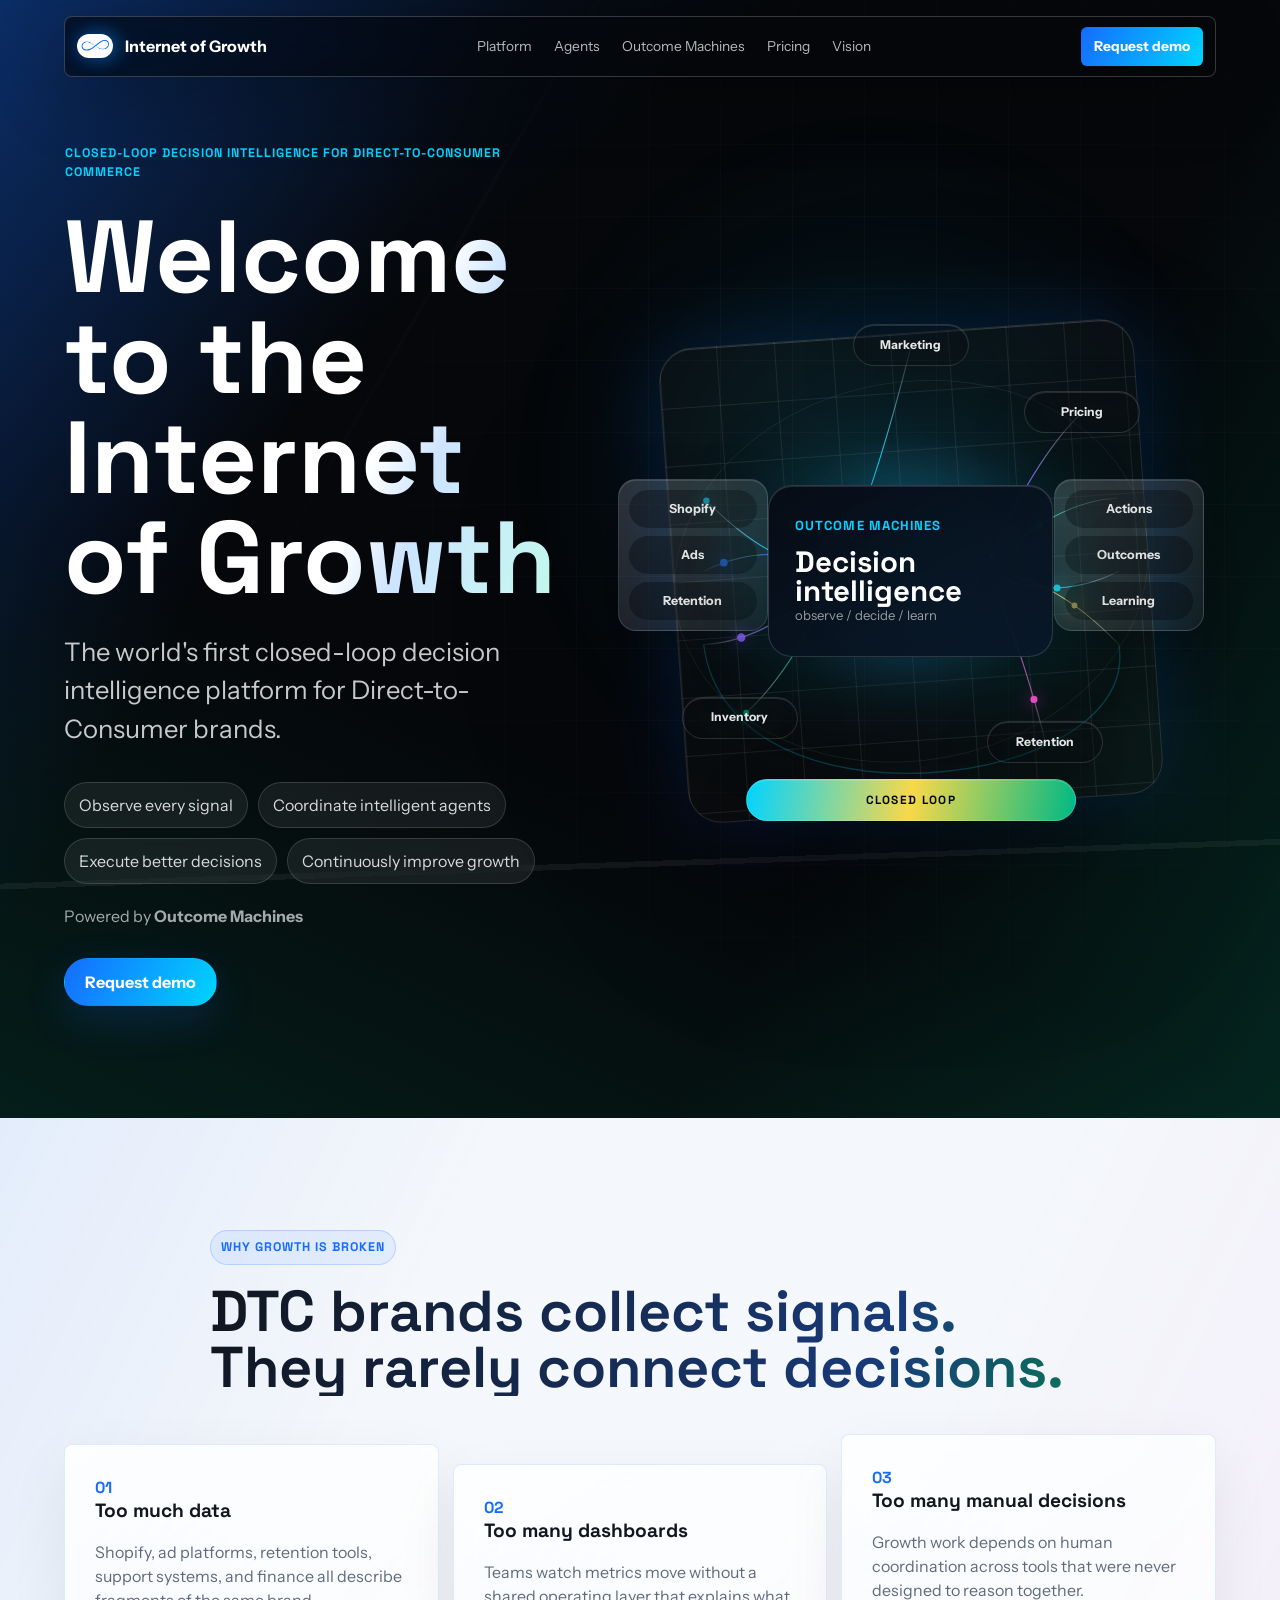
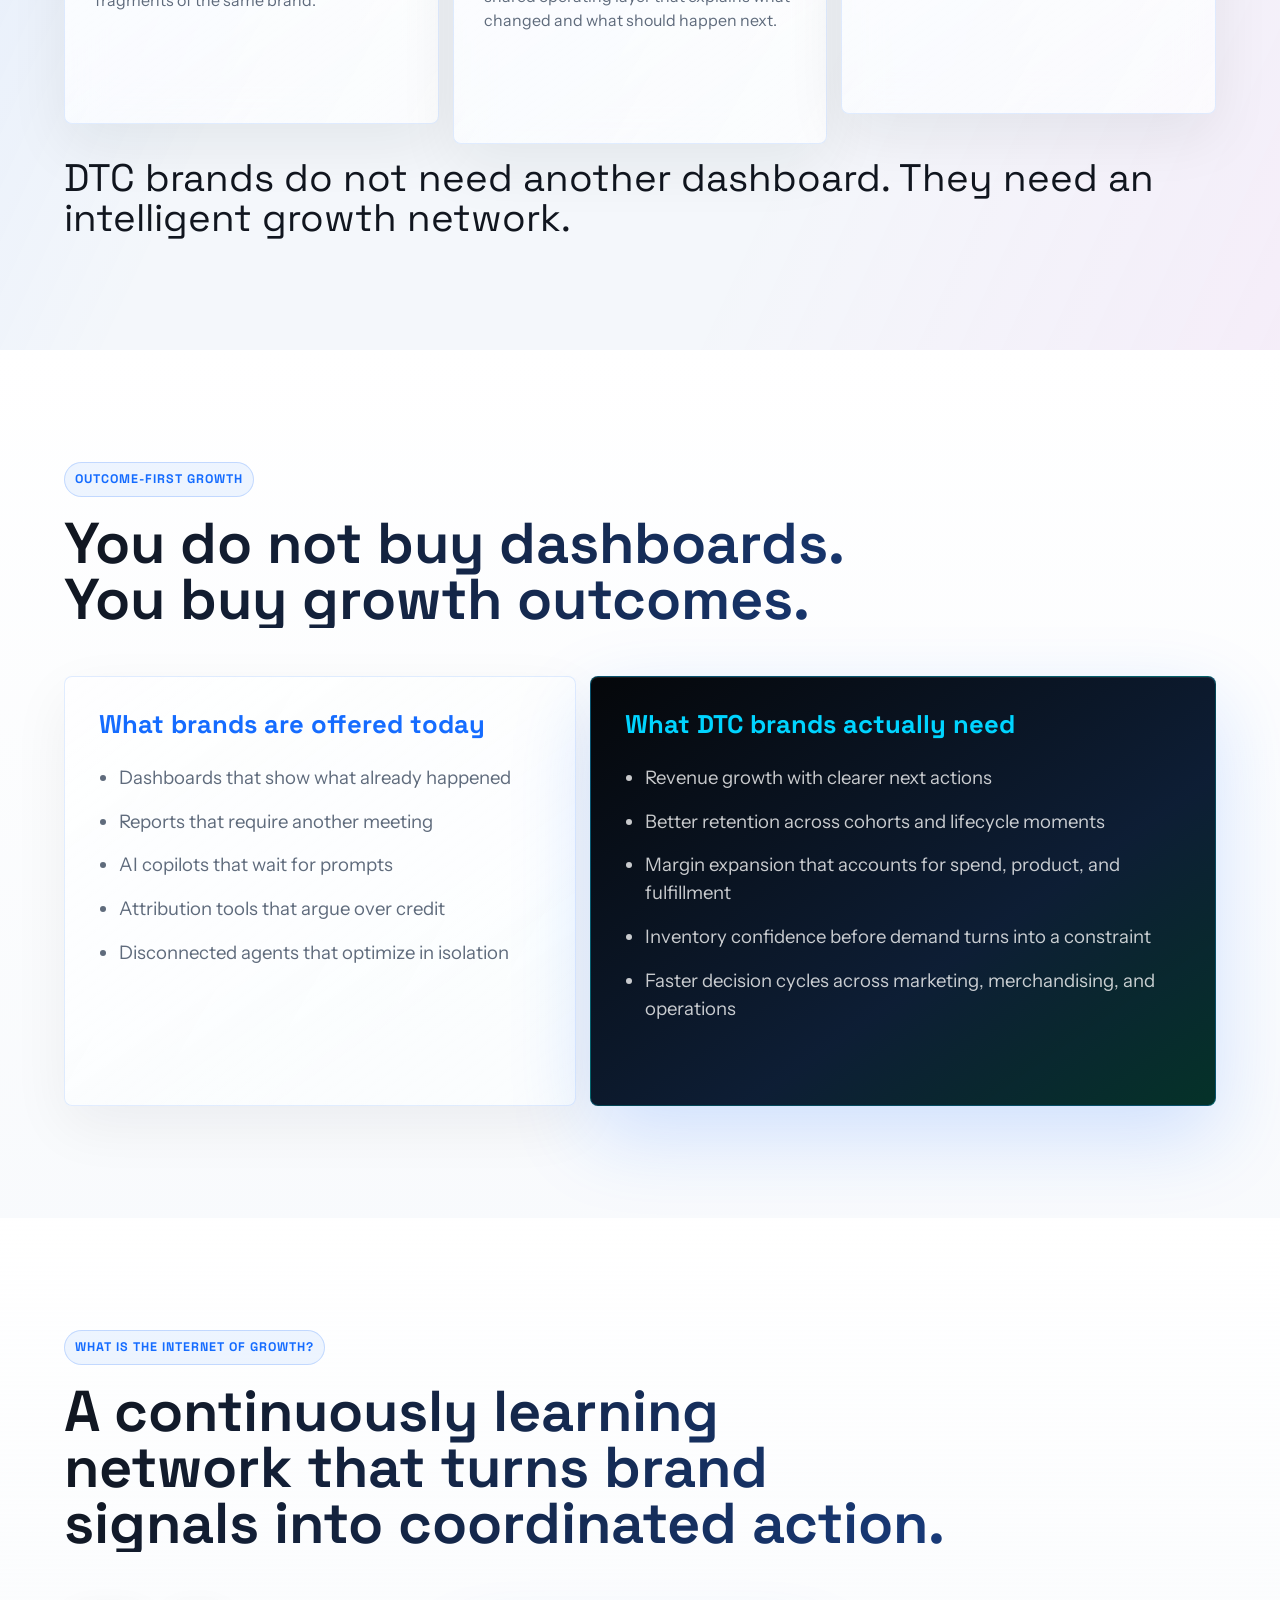
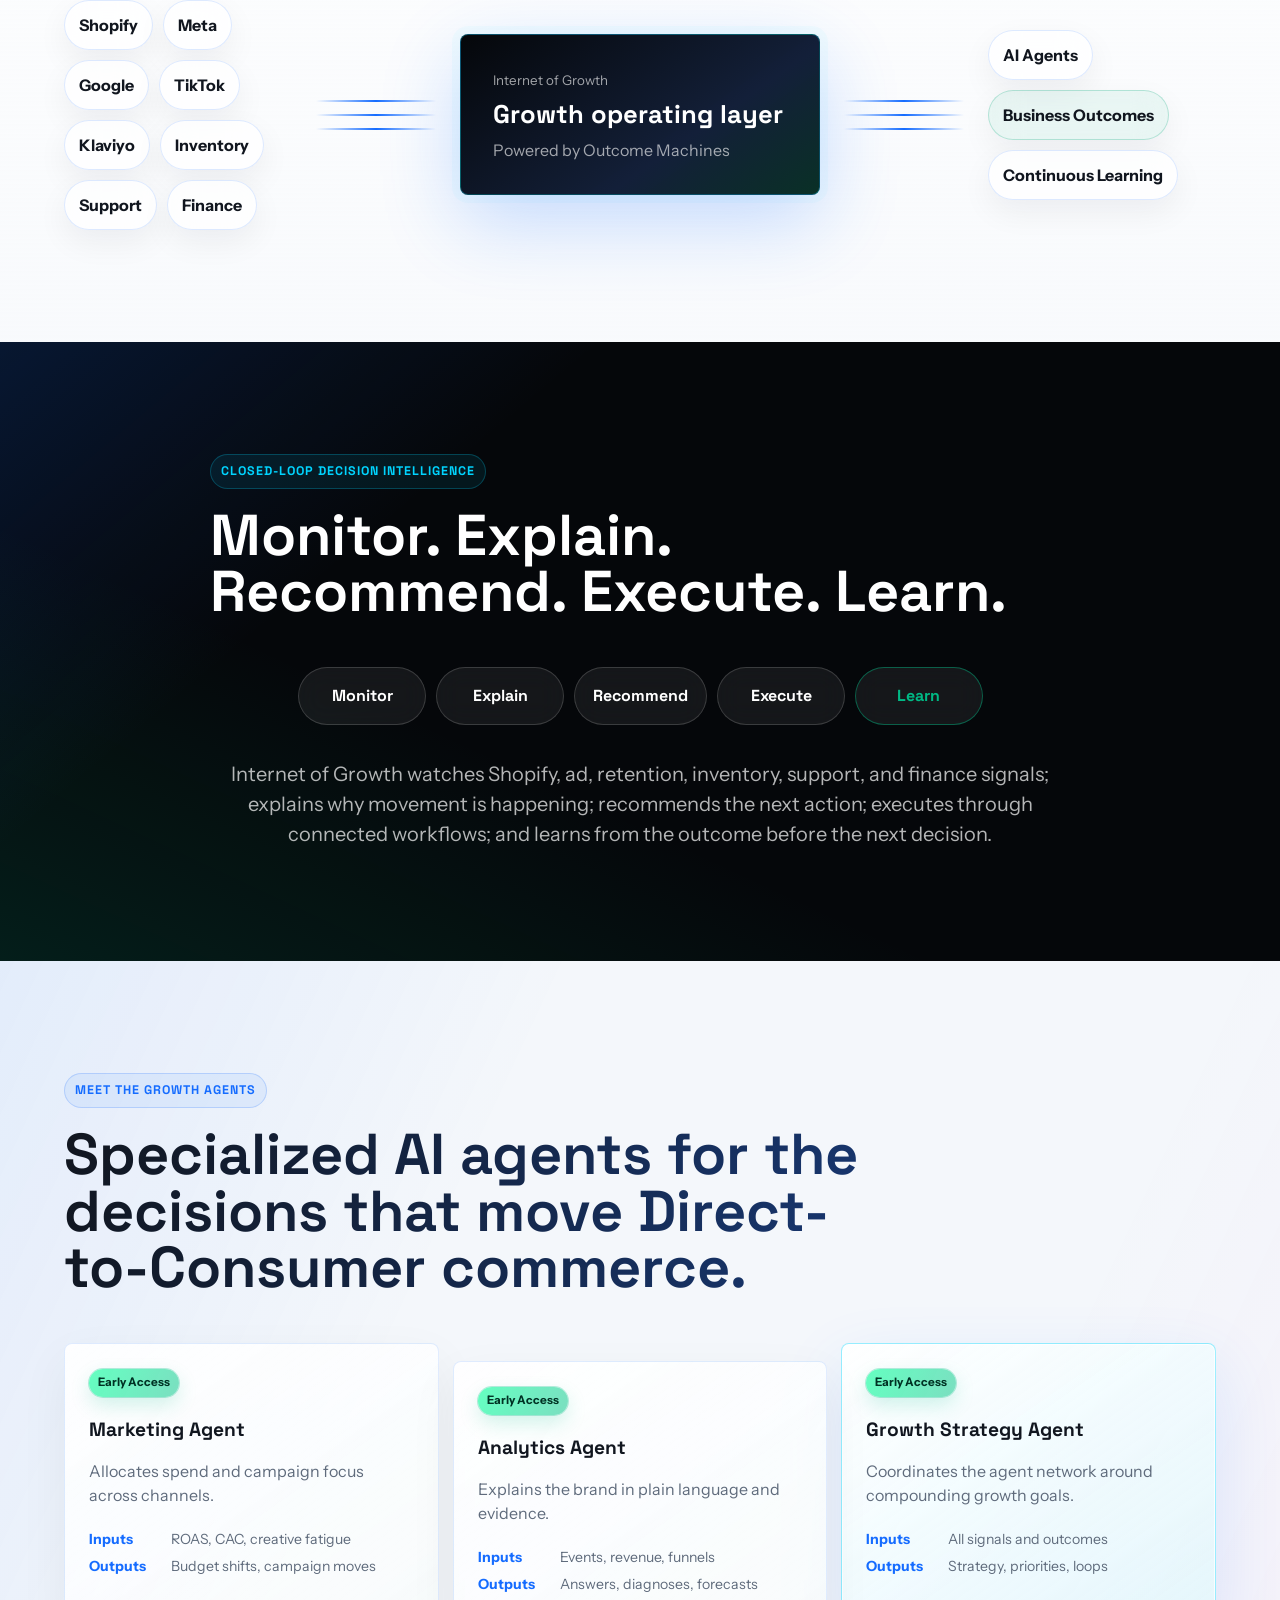
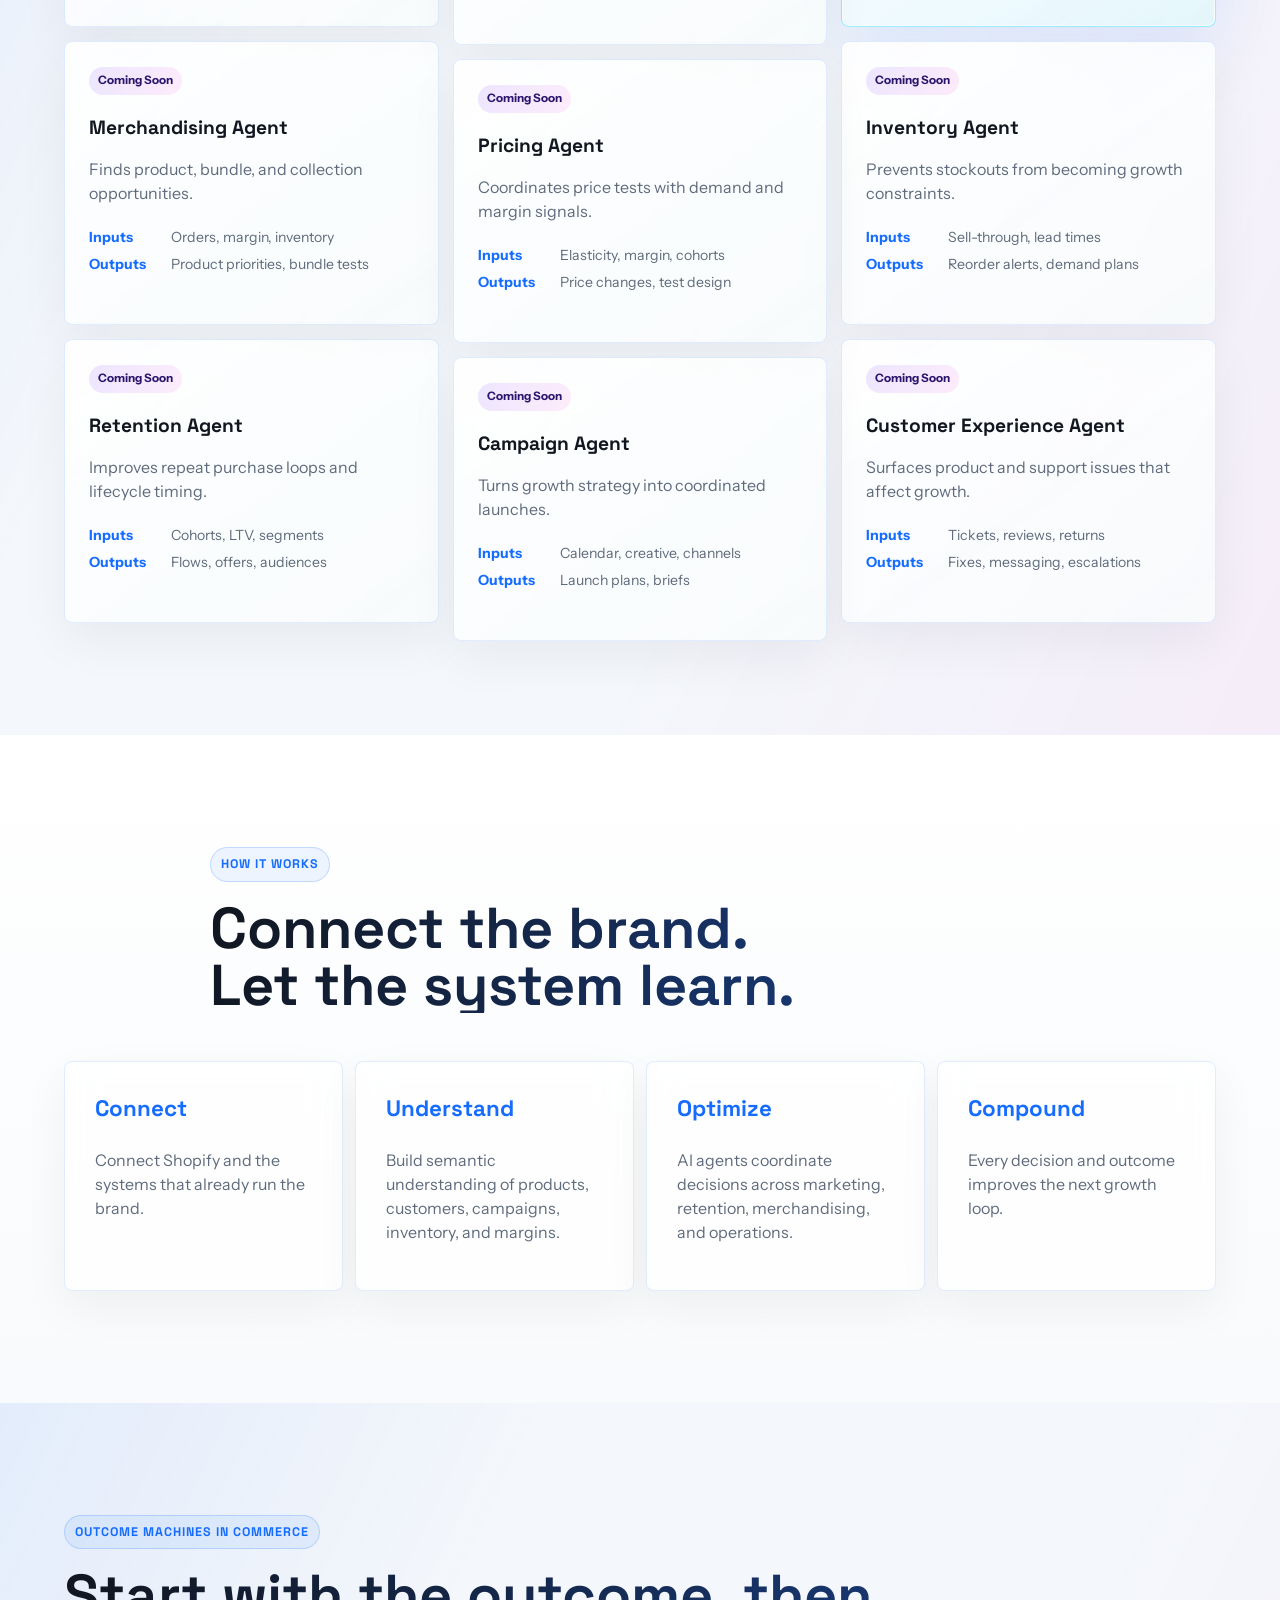
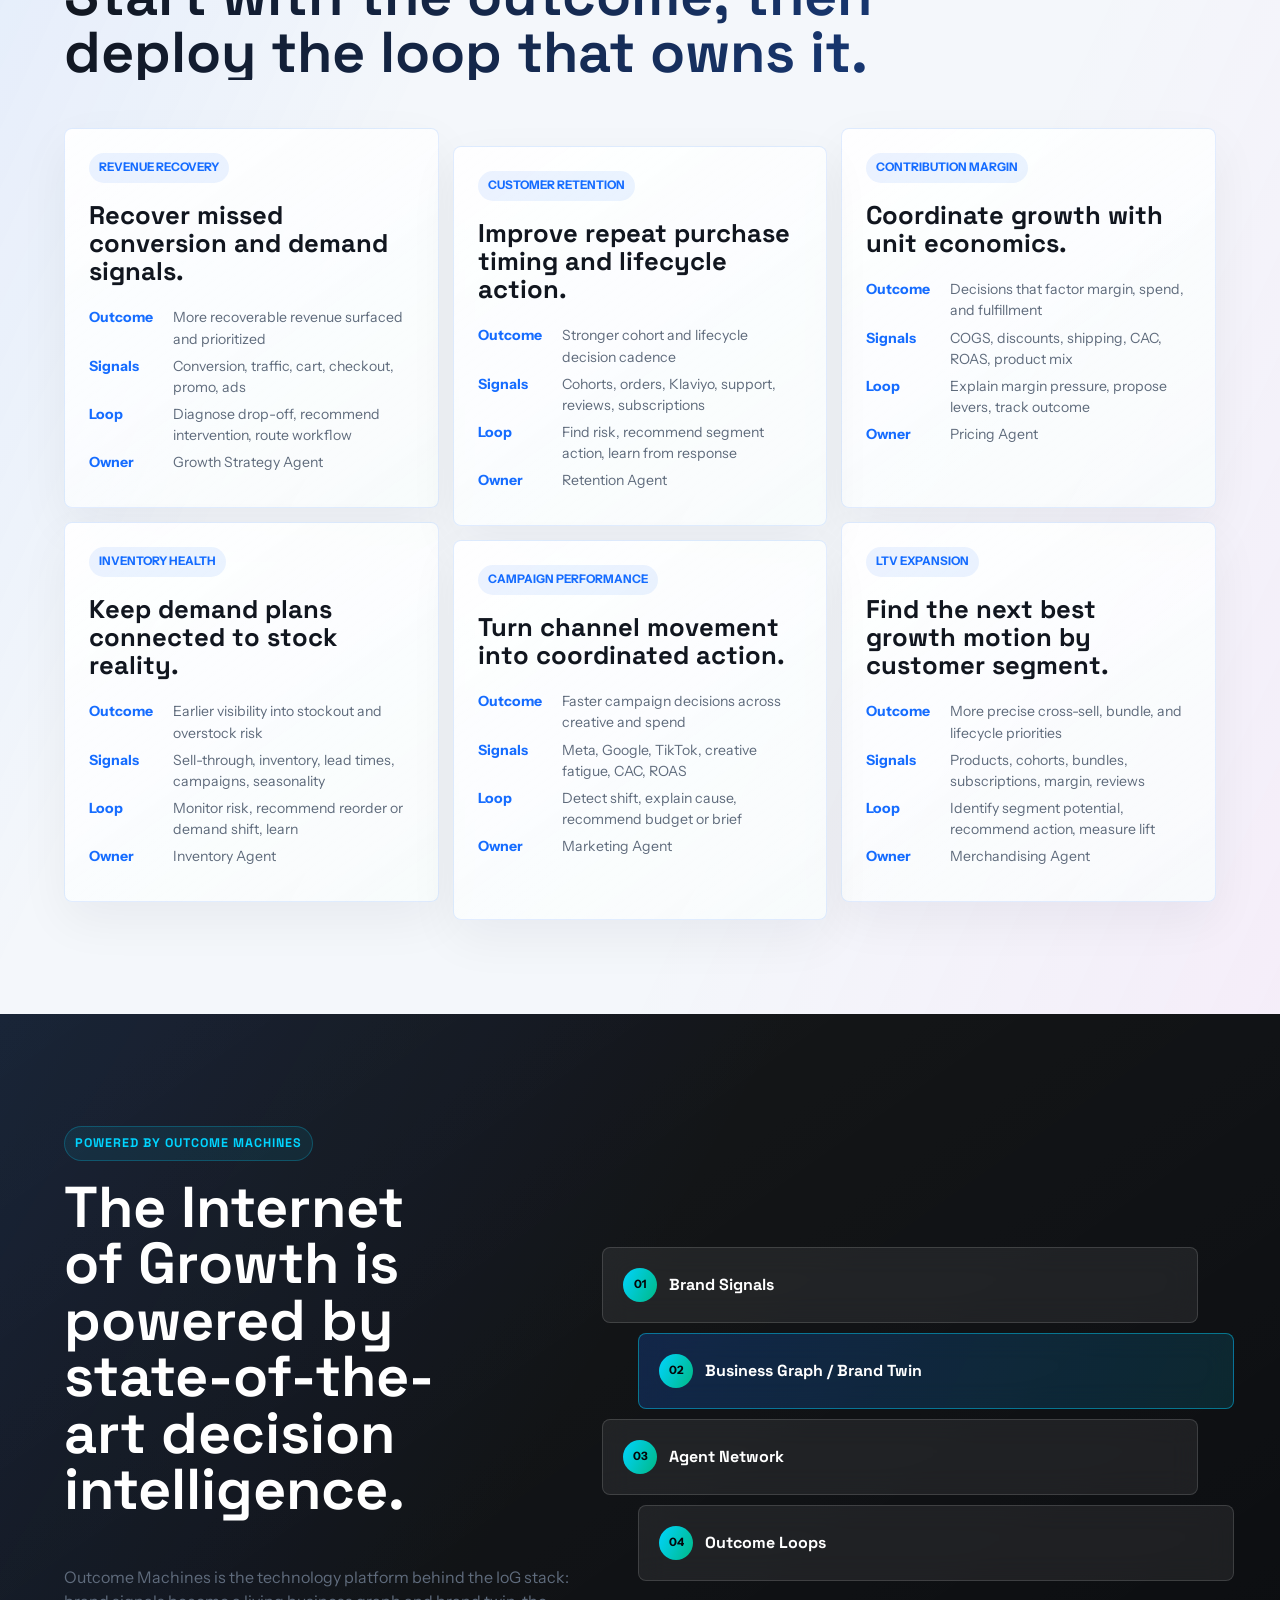
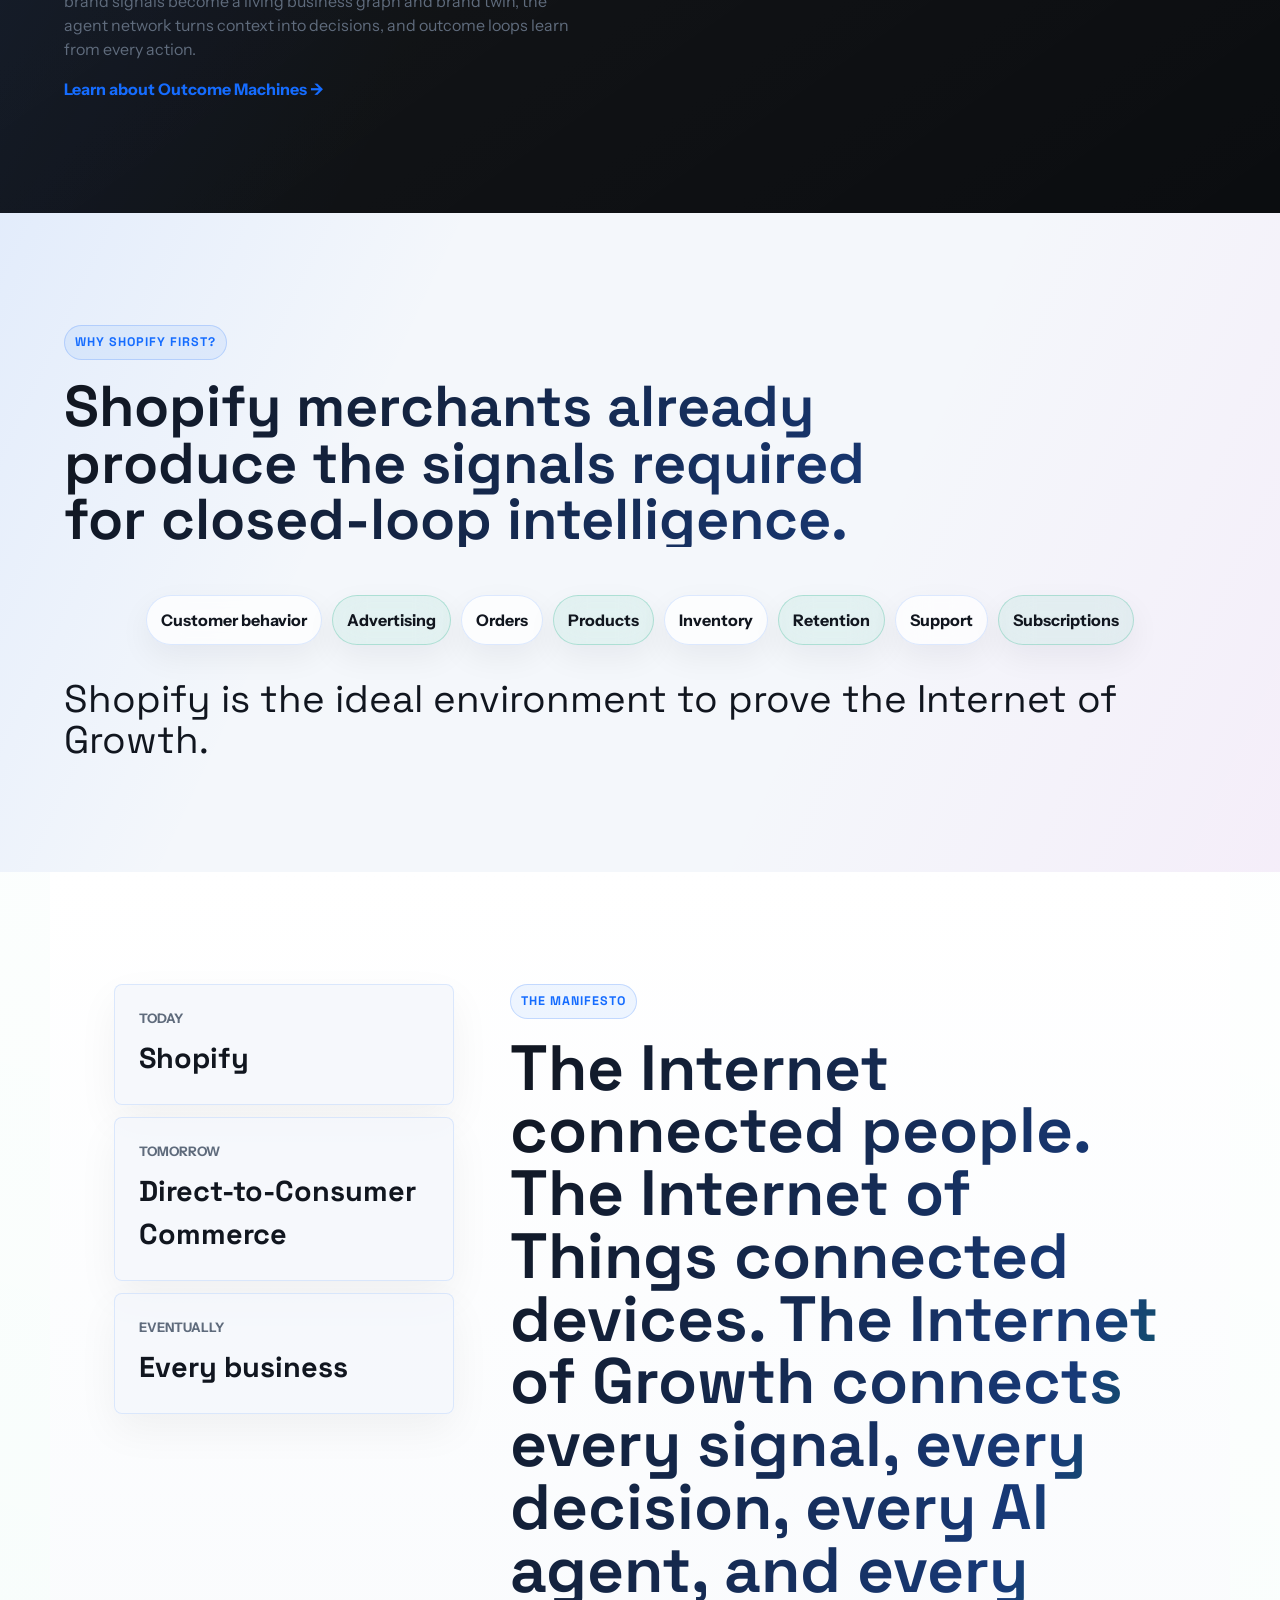
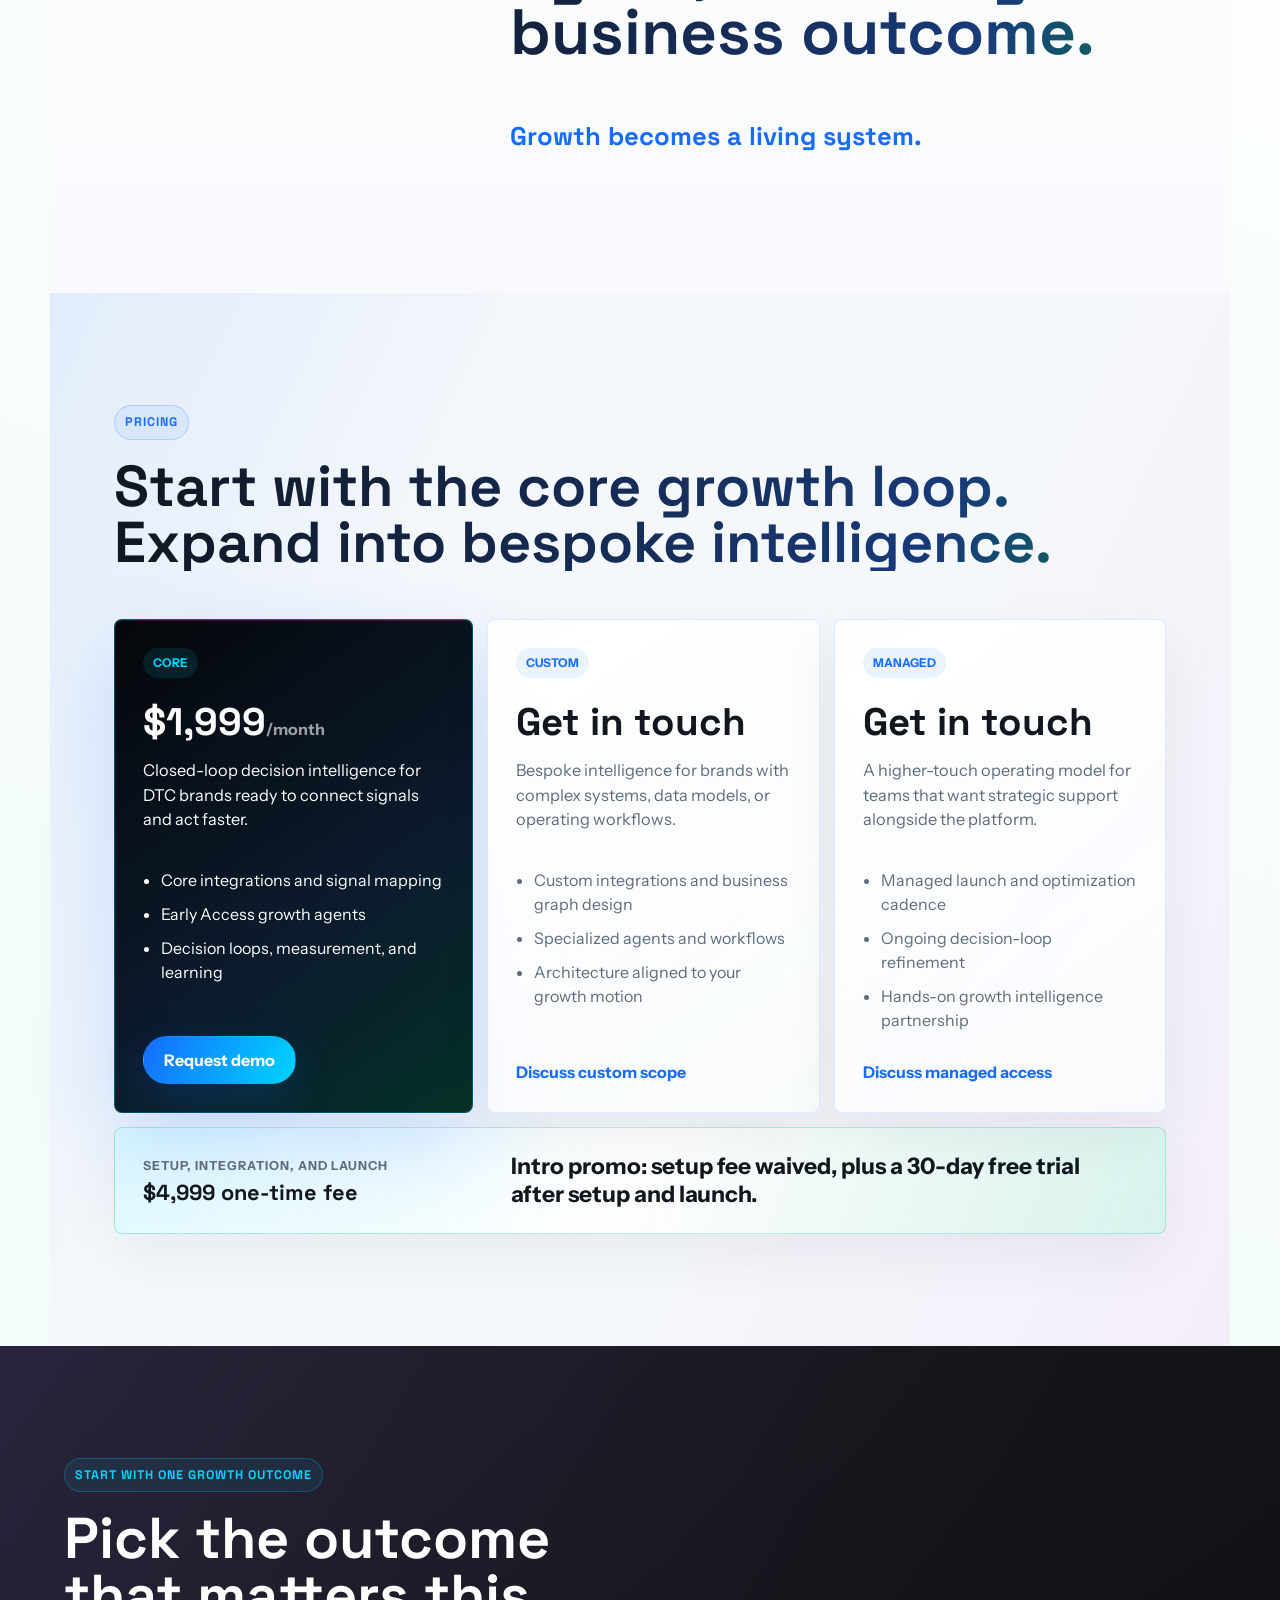
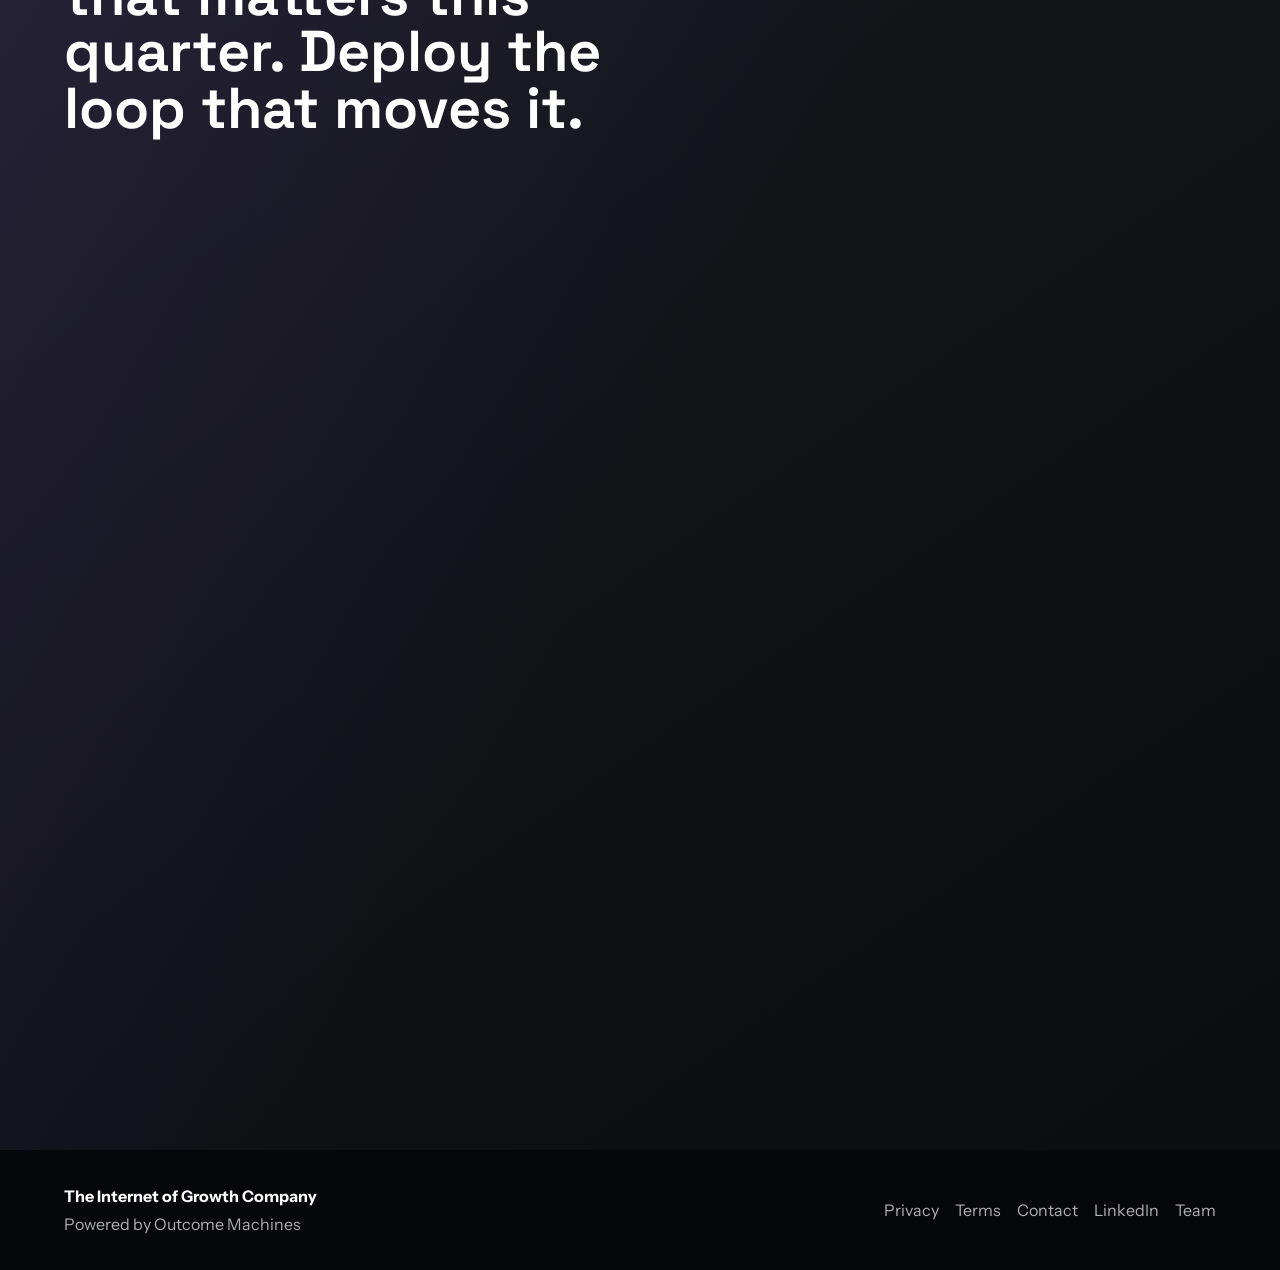
==== commit ce2ae99f: "Strengthen outcome machines positioning" ====
--- a/index.html
+++ b/index.html
@@ -131,6 +131,35 @@
           <p class="section-thesis">DTC brands do not need another dashboard. They need an intelligent growth network.</p>
         </section>
 
+        <section class="outcomes section-white" aria-labelledby="outcomes-title">
+          <div class="section-heading wide">
+            <p class="eyebrow">Outcome-first growth</p>
+            <h2 id="outcomes-title">You do not buy dashboards. You buy growth outcomes.</h2>
+          </div>
+          <div class="outcome-compare" aria-label="What brands are offered today compared with what they need">
+            <article>
+              <span>What brands are offered today</span>
+              <ul>
+                <li>Dashboards that show what already happened</li>
+                <li>Reports that require another meeting</li>
+                <li>AI copilots that wait for prompts</li>
+                <li>Attribution tools that argue over credit</li>
+                <li>Disconnected agents that optimize in isolation</li>
+              </ul>
+            </article>
+            <article class="needed">
+              <span>What DTC brands actually need</span>
+              <ul>
+                <li>Revenue growth with clearer next actions</li>
+                <li>Better retention across cohorts and lifecycle moments</li>
+                <li>Margin expansion that accounts for spend, product, and fulfillment</li>
+                <li>Inventory confidence before demand turns into a constraint</li>
+                <li>Faster decision cycles across marketing, merchandising, and operations</li>
+              </ul>
+            </article>
+          </div>
+        </section>
+
         <section class="network section-white" id="platform" aria-labelledby="platform-title">
           <div class="section-heading wide">
             <p class="eyebrow">What is the Internet of Growth?</p>
@@ -169,19 +198,17 @@
         <section class="loop section-dark" aria-labelledby="loop-title">
           <div class="section-heading">
             <p class="eyebrow">Closed-loop decision intelligence</p>
-            <h2 id="loop-title">Dashboards report. Copilots assist. Closed loops improve.</h2>
+            <h2 id="loop-title">Monitor. Explain. Recommend. Execute. Learn.</h2>
           </div>
           <div class="cycle-strip" aria-label="Closed-loop process">
-            <span>Observe</span>
-            <span>Understand</span>
-            <span>Decide</span>
+            <span>Monitor</span>
+            <span>Explain</span>
+            <span>Recommend</span>
             <span>Execute</span>
-            <span>Measure</span>
             <span>Learn</span>
-            <span>Repeat</span>
           </div>
           <p class="loop-copy">
-            Internet of Growth watches the brand, understands the context, coordinates specialized agents, measures the result, and feeds every outcome back into the next decision.
+            Internet of Growth watches Shopify, ad, retention, inventory, support, and finance signals; explains why movement is happening; recommends the next action; executes through connected workflows; and learns from the outcome before the next decision.
           </p>
         </section>
 
@@ -261,21 +288,89 @@
           </div>
         </section>
 
+        <section class="catalog section-light" aria-labelledby="catalog-title">
+          <div class="section-heading wide">
+            <p class="eyebrow">Outcome Machines in commerce</p>
+            <h2 id="catalog-title">Start with the outcome, then deploy the loop that owns it.</h2>
+          </div>
+          <div class="catalog-grid" aria-label="Commerce outcome machine catalog">
+            <article class="catalog-card">
+              <span>Revenue Recovery</span>
+              <h3>Recover missed conversion and demand signals.</h3>
+              <dl>
+                <dt>Outcome</dt><dd>More recoverable revenue surfaced and prioritized</dd>
+                <dt>Signals</dt><dd>Conversion, traffic, cart, checkout, promo, ads</dd>
+                <dt>Loop</dt><dd>Diagnose drop-off, recommend intervention, route workflow</dd>
+                <dt>Owner</dt><dd>Growth Strategy Agent</dd>
+              </dl>
+            </article>
+            <article class="catalog-card">
+              <span>Customer Retention</span>
+              <h3>Improve repeat purchase timing and lifecycle action.</h3>
+              <dl>
+                <dt>Outcome</dt><dd>Stronger cohort and lifecycle decision cadence</dd>
+                <dt>Signals</dt><dd>Cohorts, orders, Klaviyo, support, reviews, subscriptions</dd>
+                <dt>Loop</dt><dd>Find risk, recommend segment action, learn from response</dd>
+                <dt>Owner</dt><dd>Retention Agent</dd>
+              </dl>
+            </article>
+            <article class="catalog-card">
+              <span>Contribution Margin</span>
+              <h3>Coordinate growth with unit economics.</h3>
+              <dl>
+                <dt>Outcome</dt><dd>Decisions that factor margin, spend, and fulfillment</dd>
+                <dt>Signals</dt><dd>COGS, discounts, shipping, CAC, ROAS, product mix</dd>
+                <dt>Loop</dt><dd>Explain margin pressure, propose levers, track outcome</dd>
+                <dt>Owner</dt><dd>Pricing Agent</dd>
+              </dl>
+            </article>
+            <article class="catalog-card">
+              <span>Inventory Health</span>
+              <h3>Keep demand plans connected to stock reality.</h3>
+              <dl>
+                <dt>Outcome</dt><dd>Earlier visibility into stockout and overstock risk</dd>
+                <dt>Signals</dt><dd>Sell-through, inventory, lead times, campaigns, seasonality</dd>
+                <dt>Loop</dt><dd>Monitor risk, recommend reorder or demand shift, learn</dd>
+                <dt>Owner</dt><dd>Inventory Agent</dd>
+              </dl>
+            </article>
+            <article class="catalog-card">
+              <span>Campaign Performance</span>
+              <h3>Turn channel movement into coordinated action.</h3>
+              <dl>
+                <dt>Outcome</dt><dd>Faster campaign decisions across creative and spend</dd>
+                <dt>Signals</dt><dd>Meta, Google, TikTok, creative fatigue, CAC, ROAS</dd>
+                <dt>Loop</dt><dd>Detect shift, explain cause, recommend budget or brief</dd>
+                <dt>Owner</dt><dd>Marketing Agent</dd>
+              </dl>
+            </article>
+            <article class="catalog-card">
+              <span>LTV Expansion</span>
+              <h3>Find the next best growth motion by customer segment.</h3>
+              <dl>
+                <dt>Outcome</dt><dd>More precise cross-sell, bundle, and lifecycle priorities</dd>
+                <dt>Signals</dt><dd>Products, cohorts, bundles, subscriptions, margin, reviews</dd>
+                <dt>Loop</dt><dd>Identify segment potential, recommend action, measure lift</dd>
+                <dt>Owner</dt><dd>Merchandising Agent</dd>
+              </dl>
+            </article>
+          </div>
+        </section>
+
         <section class="machines section-dark" id="outcome-machines" aria-labelledby="machines-title">
           <div class="machine-copy">
             <p class="eyebrow">Powered by Outcome Machines</p>
             <h2 id="machines-title">The Internet of Growth is powered by state-of-the-art decision intelligence.</h2>
             <p>
-              Outcome Machines provides ingestion, semantic understanding, a business graph, agent orchestration, closed-loop execution, and continuous learning.
+              Outcome Machines is the technology platform behind the IoG stack: brand signals become a living business graph and brand twin, the agent network turns context into decisions, and outcome loops learn from every action.
             </p>
             <a href="https://OutcomeMachines.com" target="_blank" rel="noopener noreferrer">Learn about Outcome Machines →</a>
           </div>
           <div class="machine-diagram" aria-label="Outcome Machines technology flow">
-            <span>Signals</span>
-            <span>Outcome Machines</span>
-            <span>AI Agent Network</span>
-            <span>Business Outcomes</span>
-            <span>Continuous Learning</span>
+            <span><small>01</small> Brand Signals</span>
+            <span><small>02</small> Business Graph / Brand Twin</span>
+            <span><small>03</small> Agent Network</span>
+            <span><small>04</small> Outcome Loops</span>
           </div>
         </section>
 
@@ -365,8 +460,8 @@
 
         <section class="early section-dark" id="early-access" aria-labelledby="early-title">
           <div class="early-copy">
-            <p class="eyebrow">Join early access</p>
-            <h2 id="early-title">Leapfrog your competition. Connect your DTC brands to the Internet of Growth.</h2>
+            <p class="eyebrow">Start with one growth outcome</p>
+            <h2 id="early-title">Pick the outcome that matters this quarter. Deploy the loop that moves it.</h2>
           </div>
           <div class="tally-panel">
             <iframe
--- a/styles.css
+++ b/styles.css
@@ -560,8 +560,10 @@
 }
 
 .fracture-grid,
+.outcome-compare,
 .agent-grid,
 .step-grid,
+.catalog-grid,
 .machines,
 .vision,
 .pricing,
@@ -623,6 +625,65 @@
   line-height: 1.05;
 }
 
+.outcome-compare {
+  display: grid;
+  grid-template-columns: minmax(0, 0.9fr) minmax(0, 1.1fr);
+  gap: 14px;
+  align-items: stretch;
+}
+
+.outcome-compare article {
+  min-height: 430px;
+  padding: 34px;
+  border: 1px solid rgba(21, 108, 255, 0.12);
+  border-radius: var(--radius);
+  background:
+    linear-gradient(145deg, rgba(255, 255, 255, 0.96), rgba(255, 255, 255, 0.72)),
+    linear-gradient(120deg, rgba(21, 108, 255, 0.07), rgba(0, 185, 133, 0.04));
+  box-shadow: 0 20px 58px rgba(21, 24, 29, 0.06);
+}
+
+.outcome-compare article.needed {
+  color: var(--white);
+  border-color: rgba(0, 212, 255, 0.3);
+  background:
+    linear-gradient(145deg, rgba(5, 7, 10, 0.98), rgba(14, 31, 55, 0.96) 62%, rgba(5, 53, 42, 0.94)),
+    var(--black);
+  box-shadow:
+    0 30px 82px rgba(21, 108, 255, 0.18),
+    inset 0 1px 0 rgba(255, 255, 255, 0.08);
+}
+
+.outcome-compare span {
+  display: block;
+  margin-bottom: 26px;
+  color: var(--electric);
+  font-family: "Space Grotesk", ui-sans-serif, sans-serif;
+  font-size: clamp(1.35rem, 2vw, 2rem);
+  font-weight: 800;
+  line-height: 1.05;
+}
+
+.outcome-compare .needed span {
+  color: var(--cyan);
+}
+
+.outcome-compare ul {
+  display: grid;
+  gap: 16px;
+  margin: 0;
+  padding-left: 20px;
+}
+
+.outcome-compare li {
+  color: var(--muted);
+  font-size: clamp(1rem, 1.45vw, 1.18rem);
+}
+
+.outcome-compare .needed li {
+  color: rgba(255, 255, 255, 0.78);
+}
+
 .signal-map {
   display: grid;
   grid-template-columns: 1fr 120px minmax(260px, 360px) 120px 1fr;
@@ -861,6 +922,53 @@
   font-weight: 800;
 }
 
+.catalog-grid {
+  display: grid;
+  grid-template-columns: repeat(3, minmax(0, 1fr));
+  gap: 14px;
+}
+
+.catalog-card {
+  min-height: 380px;
+  padding: 24px;
+  border: 1px solid rgba(21, 108, 255, 0.12);
+  border-radius: var(--radius);
+  background:
+    linear-gradient(145deg, rgba(255, 255, 255, 0.96), rgba(255, 255, 255, 0.7)),
+    linear-gradient(120deg, rgba(21, 108, 255, 0.06), rgba(0, 185, 133, 0.05));
+  box-shadow: 0 18px 50px rgba(21, 24, 29, 0.055);
+}
+
+.catalog-card:nth-child(2),
+.catalog-card:nth-child(5) {
+  transform: translateY(18px);
+}
+
+.catalog-card > span {
+  display: inline-flex;
+  margin-bottom: 18px;
+  padding: 6px 10px;
+  border-radius: 999px;
+  color: var(--electric);
+  background: rgba(21, 108, 255, 0.08);
+  font-size: 0.74rem;
+  font-weight: 900;
+  text-transform: uppercase;
+}
+
+.catalog-card h3 {
+  margin-bottom: 22px;
+  font-size: clamp(1.35rem, 2vw, 1.9rem);
+}
+
+.catalog-card dl {
+  grid-template-columns: 72px 1fr;
+}
+
+.catalog-card dd {
+  font-size: 0.88rem;
+}
+
 .machines {
   display: grid;
   grid-template-columns: 0.85fr 1fr;
@@ -889,6 +997,9 @@
 }
 
 .machine-diagram span {
+  display: flex;
+  gap: 12px;
+  align-items: center;
   padding: 20px;
   border: 1px solid rgba(255, 255, 255, 0.14);
   border-radius: var(--radius);
@@ -896,6 +1007,20 @@
   backdrop-filter: blur(14px);
   font-family: "Space Grotesk", ui-sans-serif, sans-serif;
   font-weight: 700;
+}
+
+.machine-diagram small {
+  display: grid;
+  flex: 0 0 auto;
+  place-items: center;
+  width: 34px;
+  height: 34px;
+  border-radius: 50%;
+  color: var(--black);
+  background: linear-gradient(115deg, var(--cyan), var(--emerald));
+  font-family: "Instrument Sans", system-ui, sans-serif;
+  font-size: 0.72rem;
+  font-weight: 900;
 }
 
 .machine-diagram span:nth-child(2) {
@@ -1359,6 +1484,7 @@
   }
 
   .hero,
+  .outcome-compare,
   .machines,
   .vision,
   .pricing-offer,
@@ -1378,6 +1504,7 @@
   .fracture-grid,
   .agent-grid,
   .step-grid,
+  .catalog-grid,
   .pricing-grid,
   .team-grid,
   .team-principle,
@@ -1389,6 +1516,11 @@
     transform: none;
   }
 
+  .catalog-card:nth-child(2),
+  .catalog-card:nth-child(5) {
+    transform: none;
+  }
+
   .map-spine {
     display: none;
   }
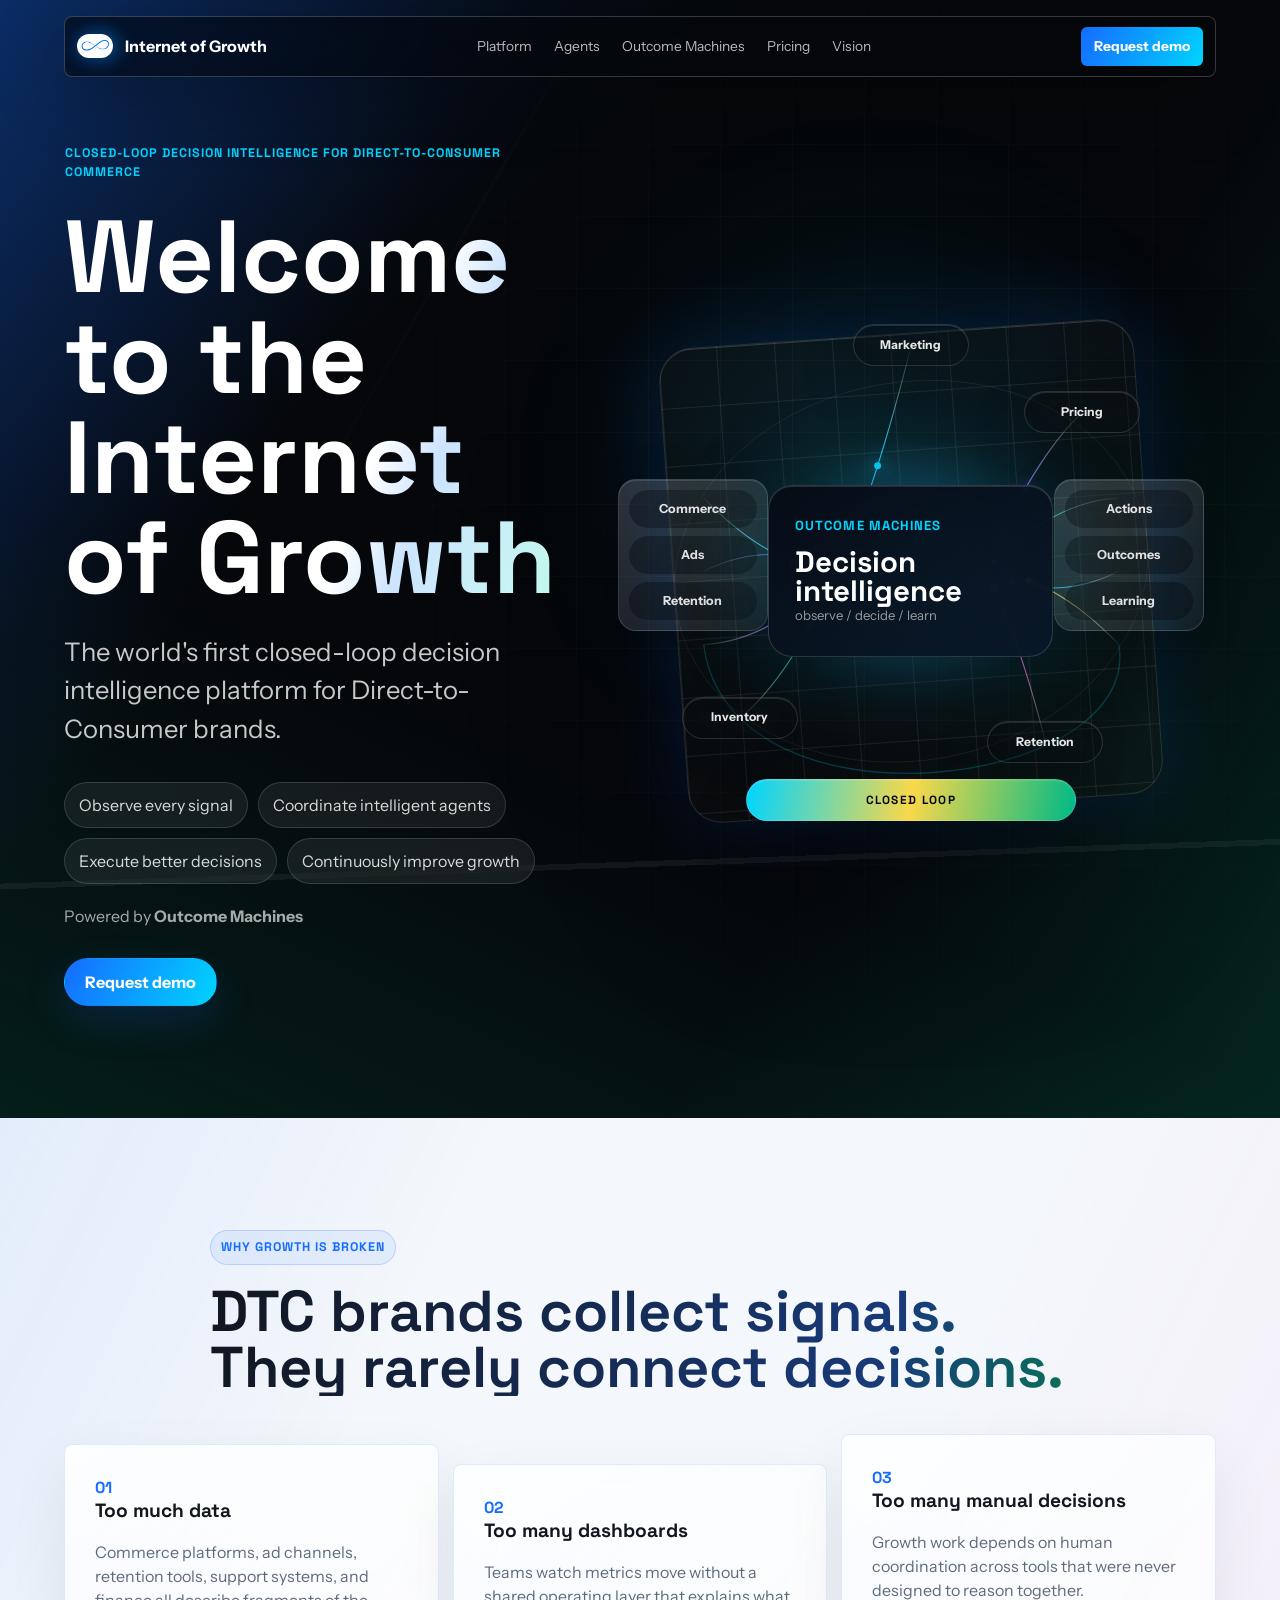
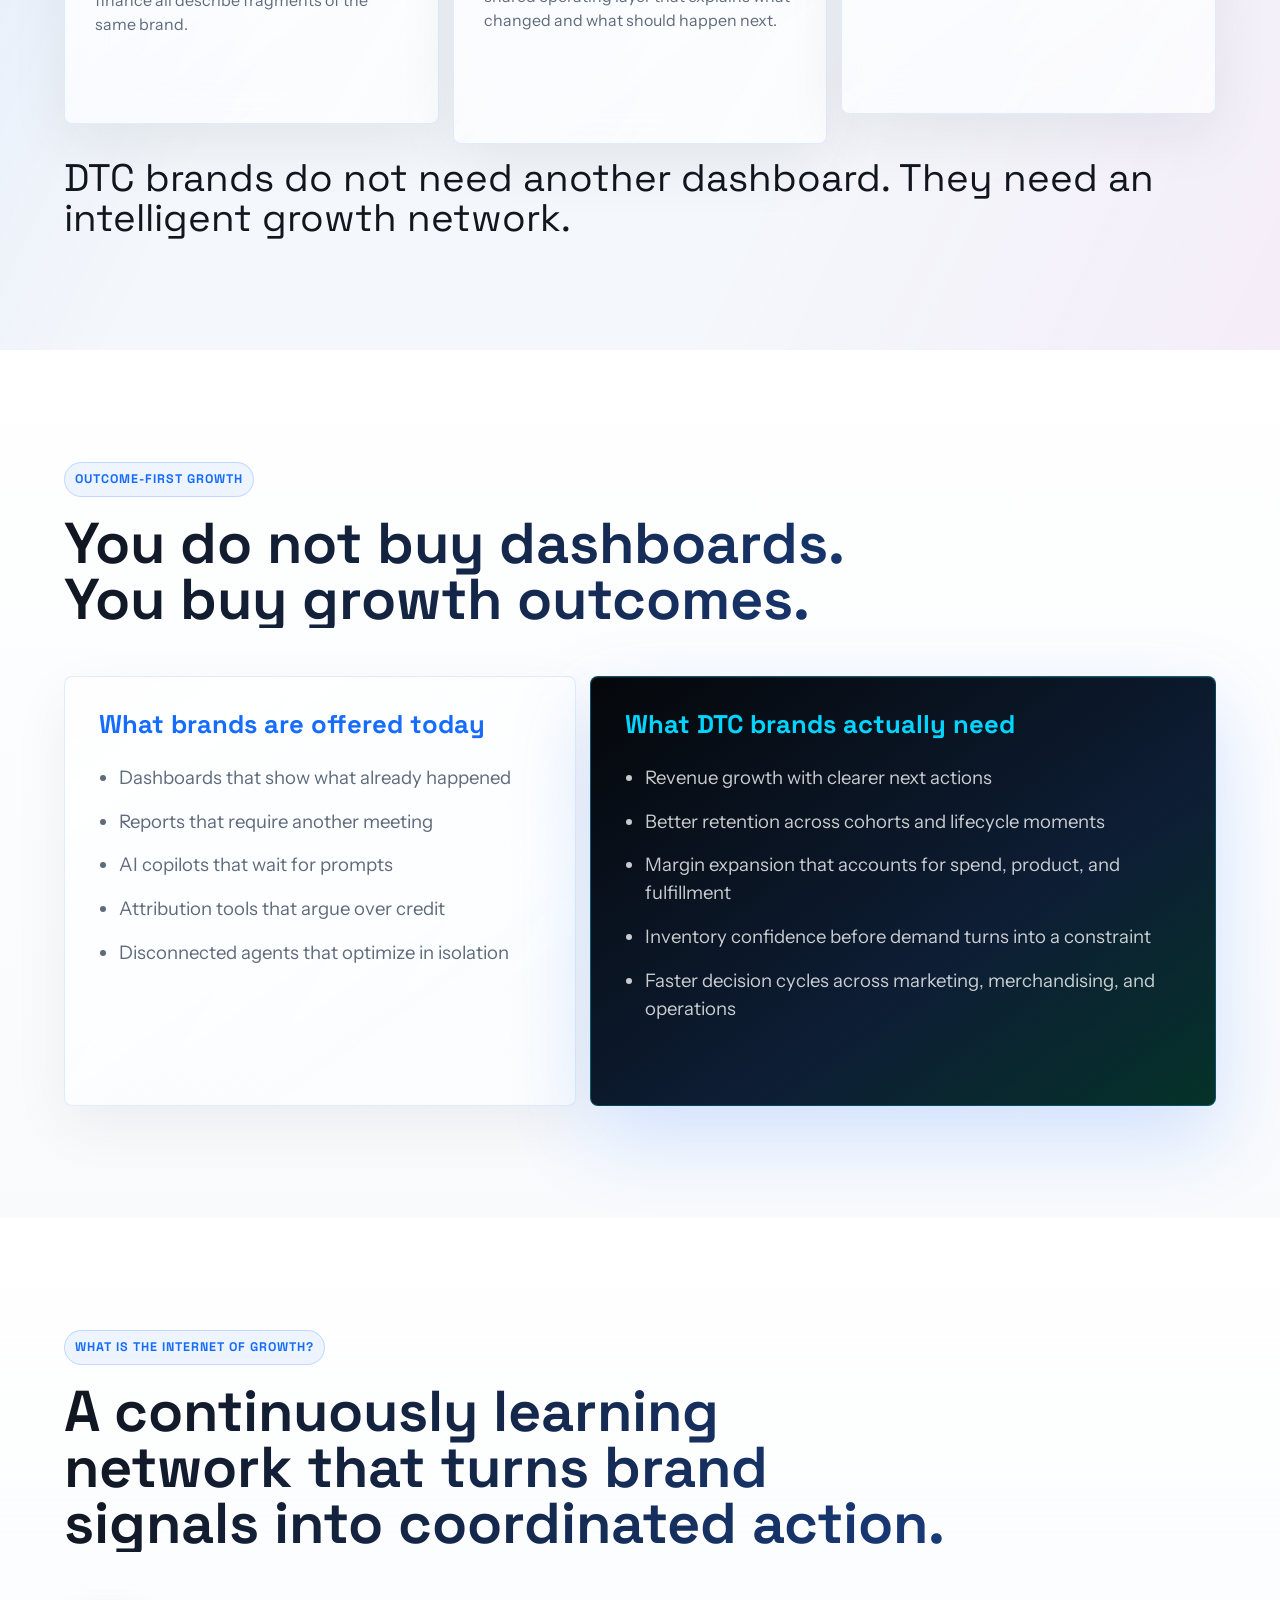
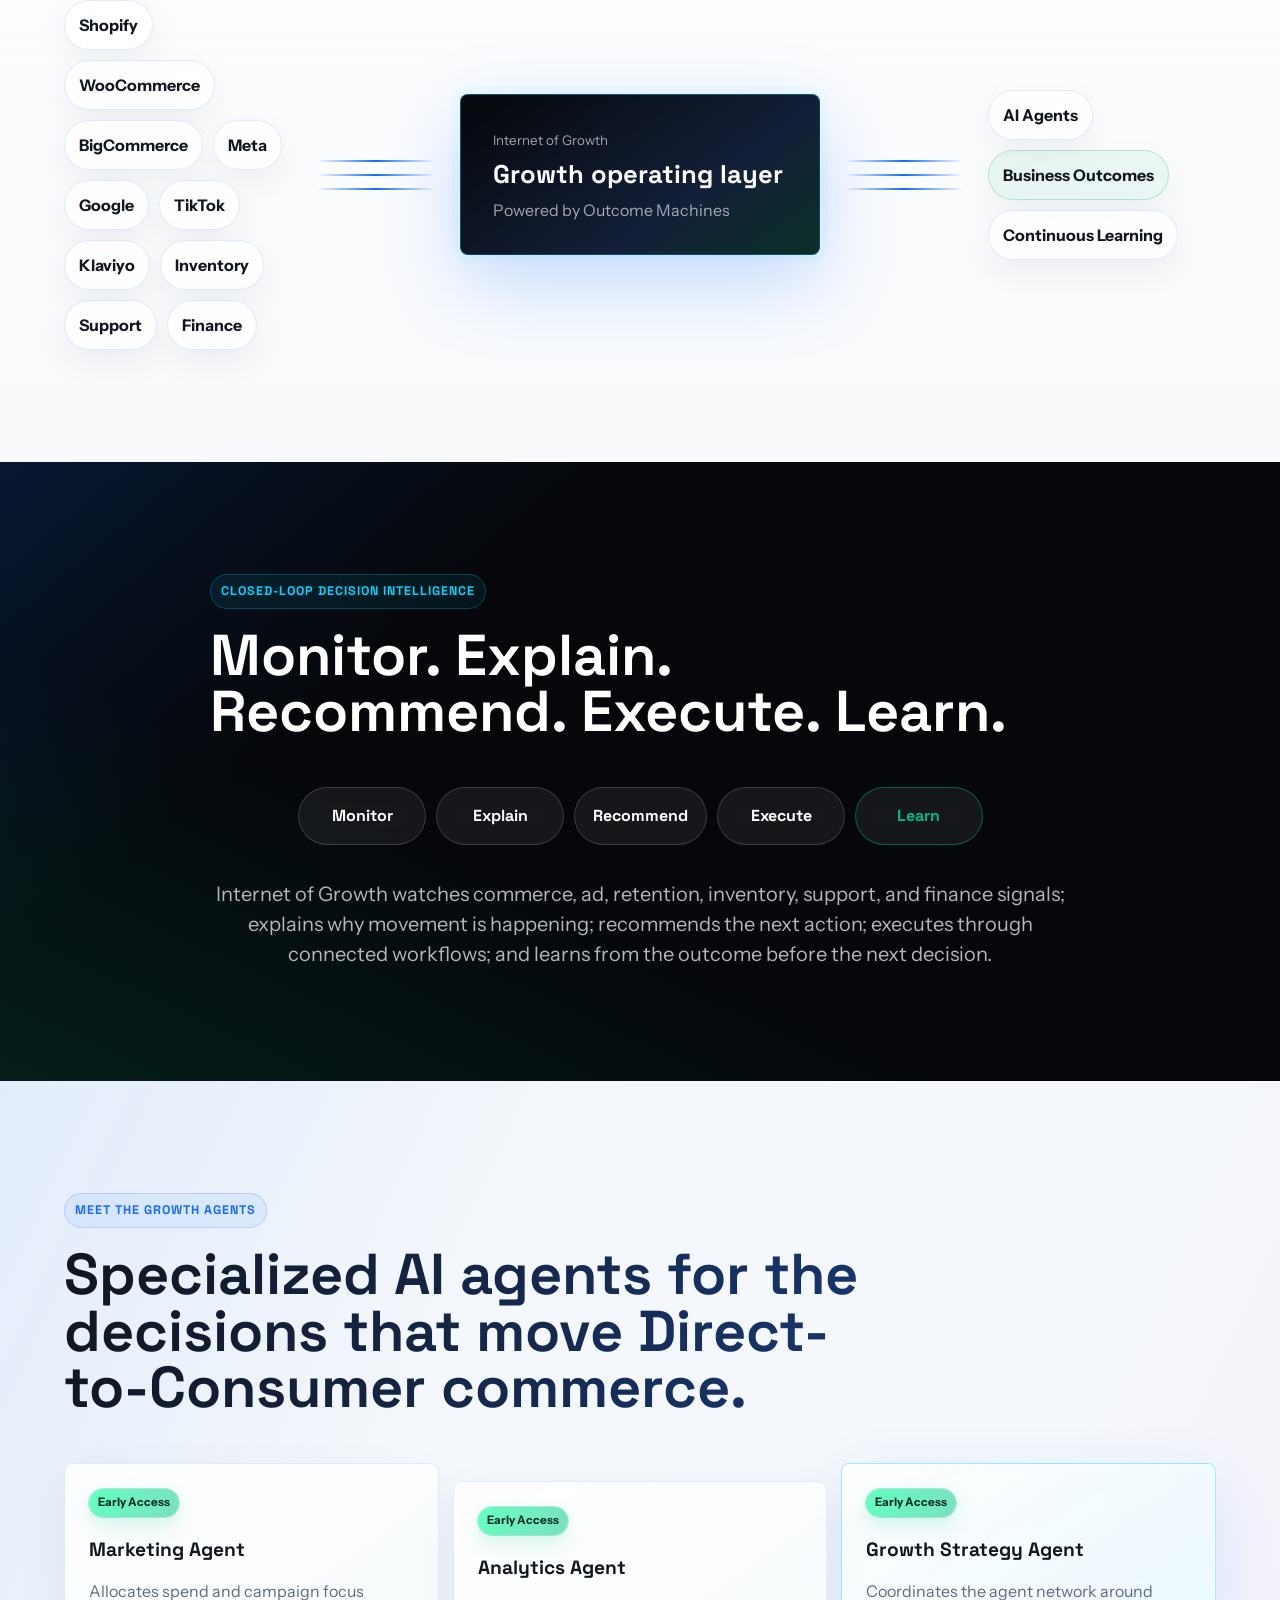
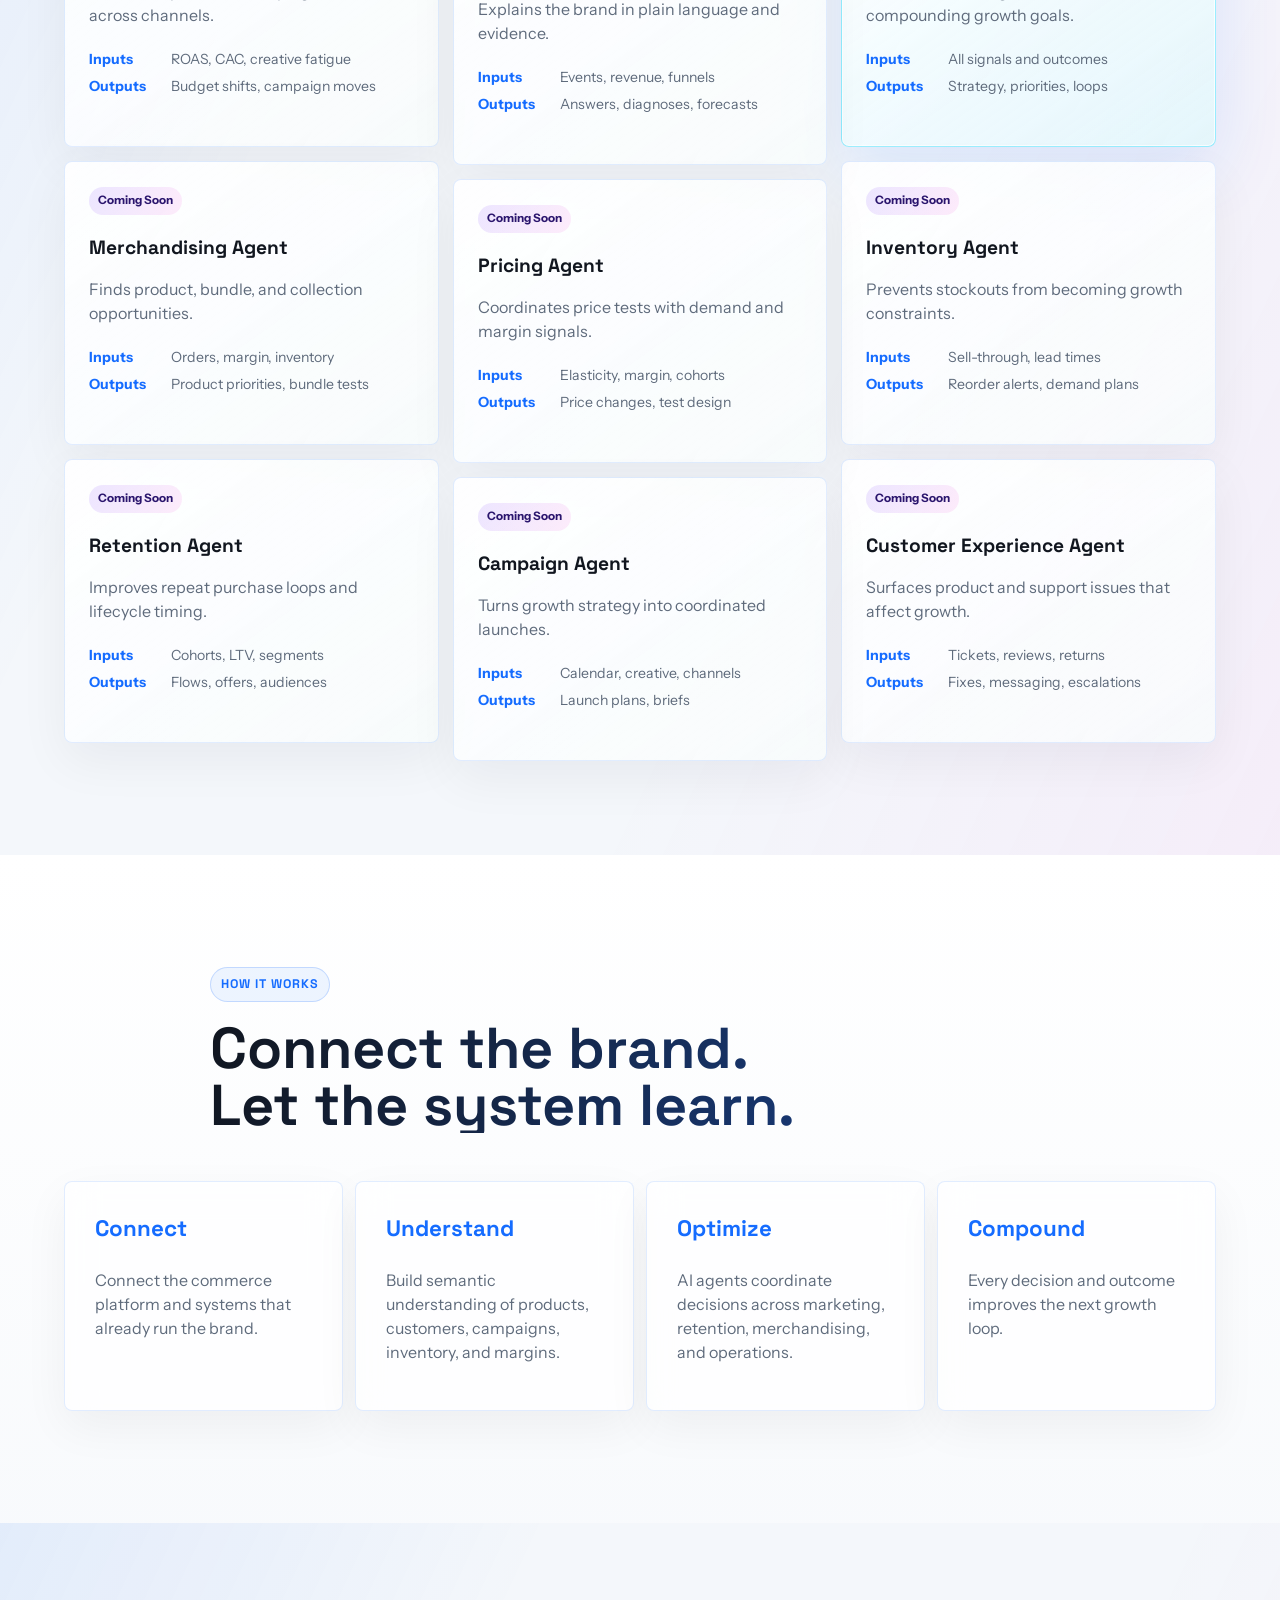
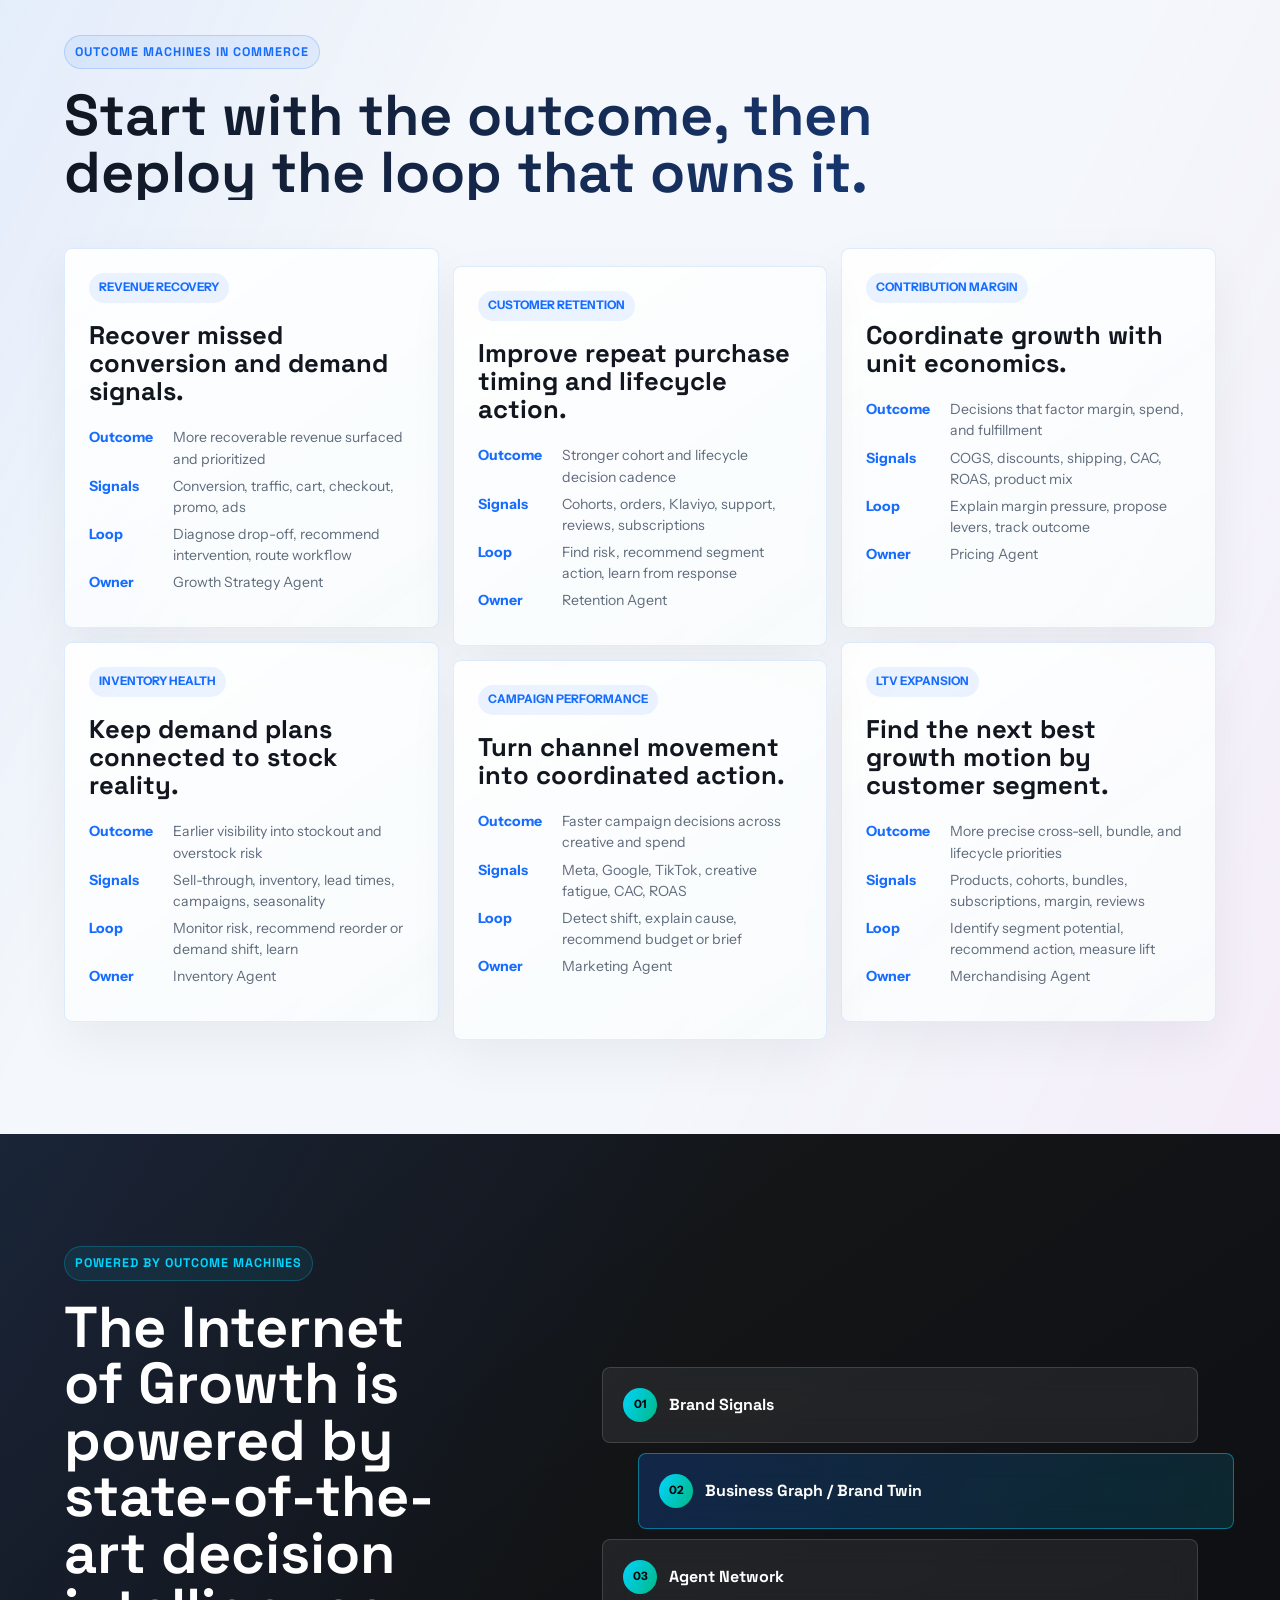
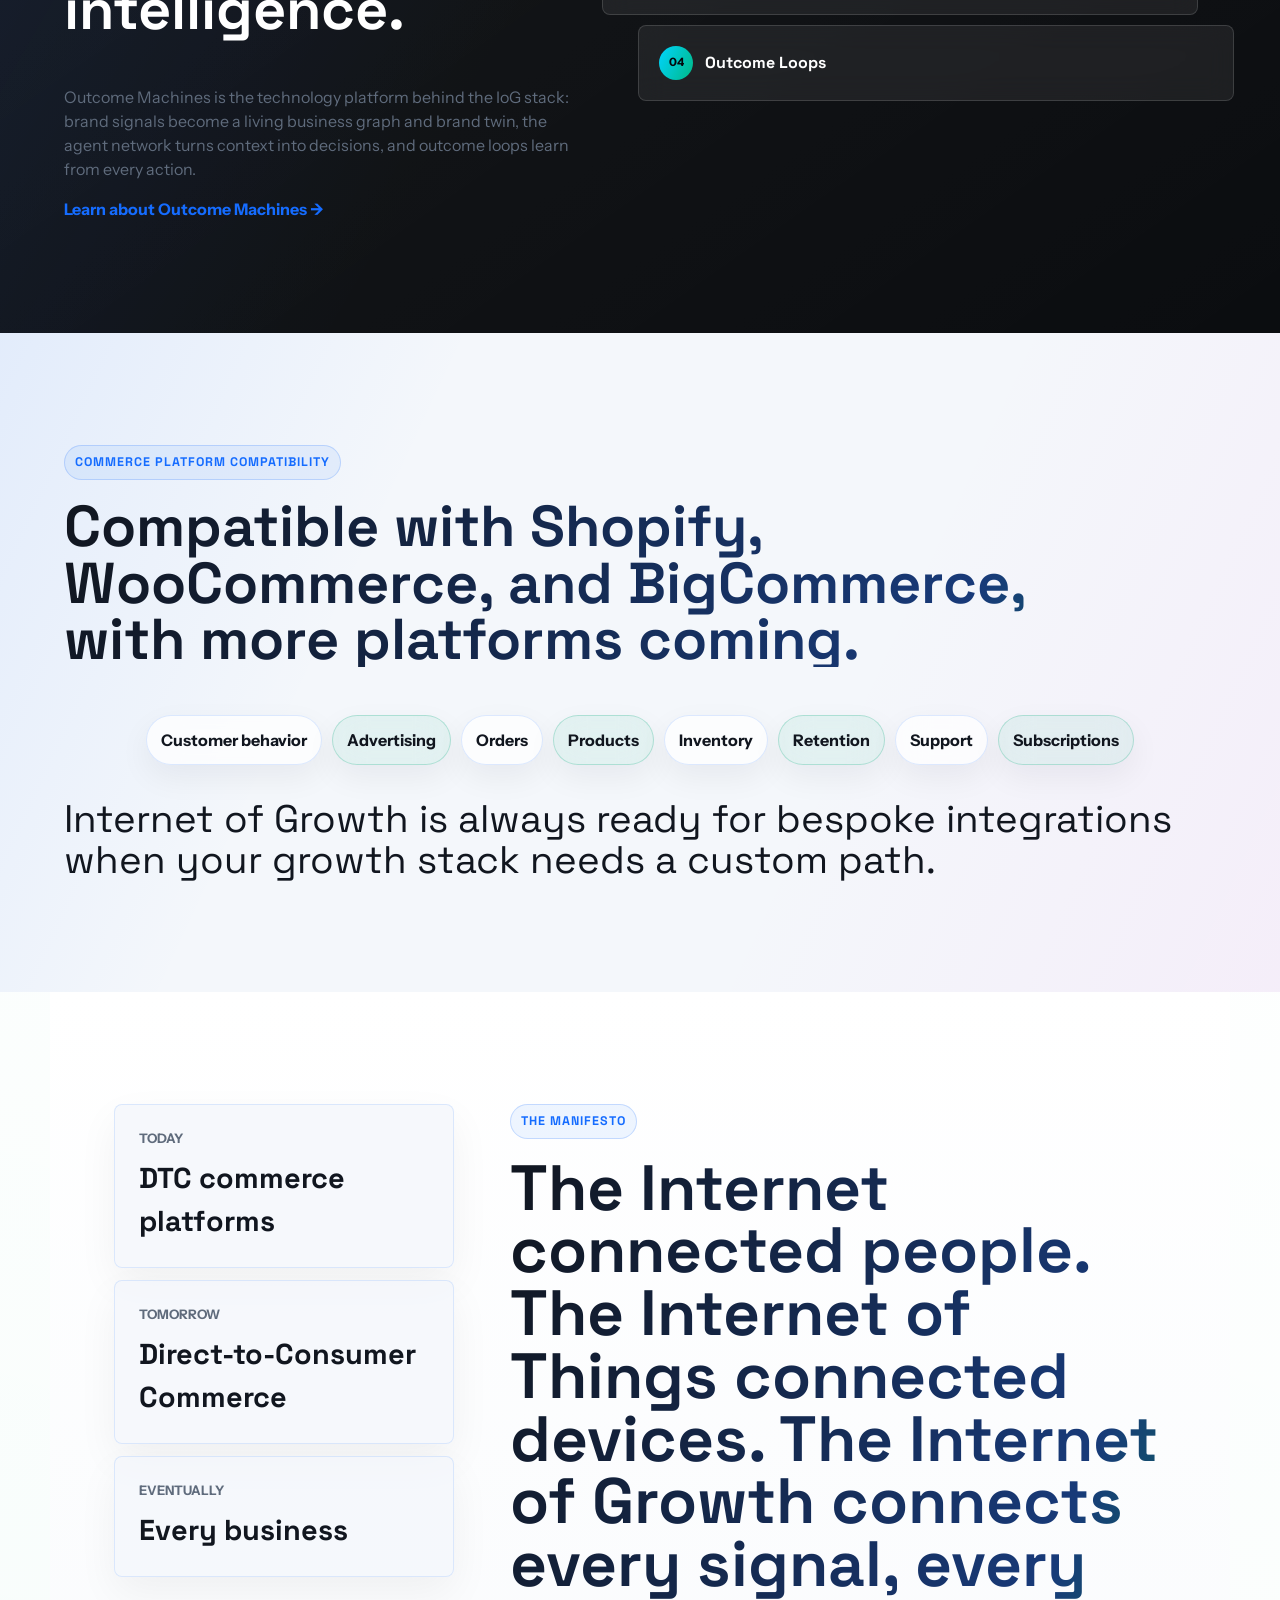
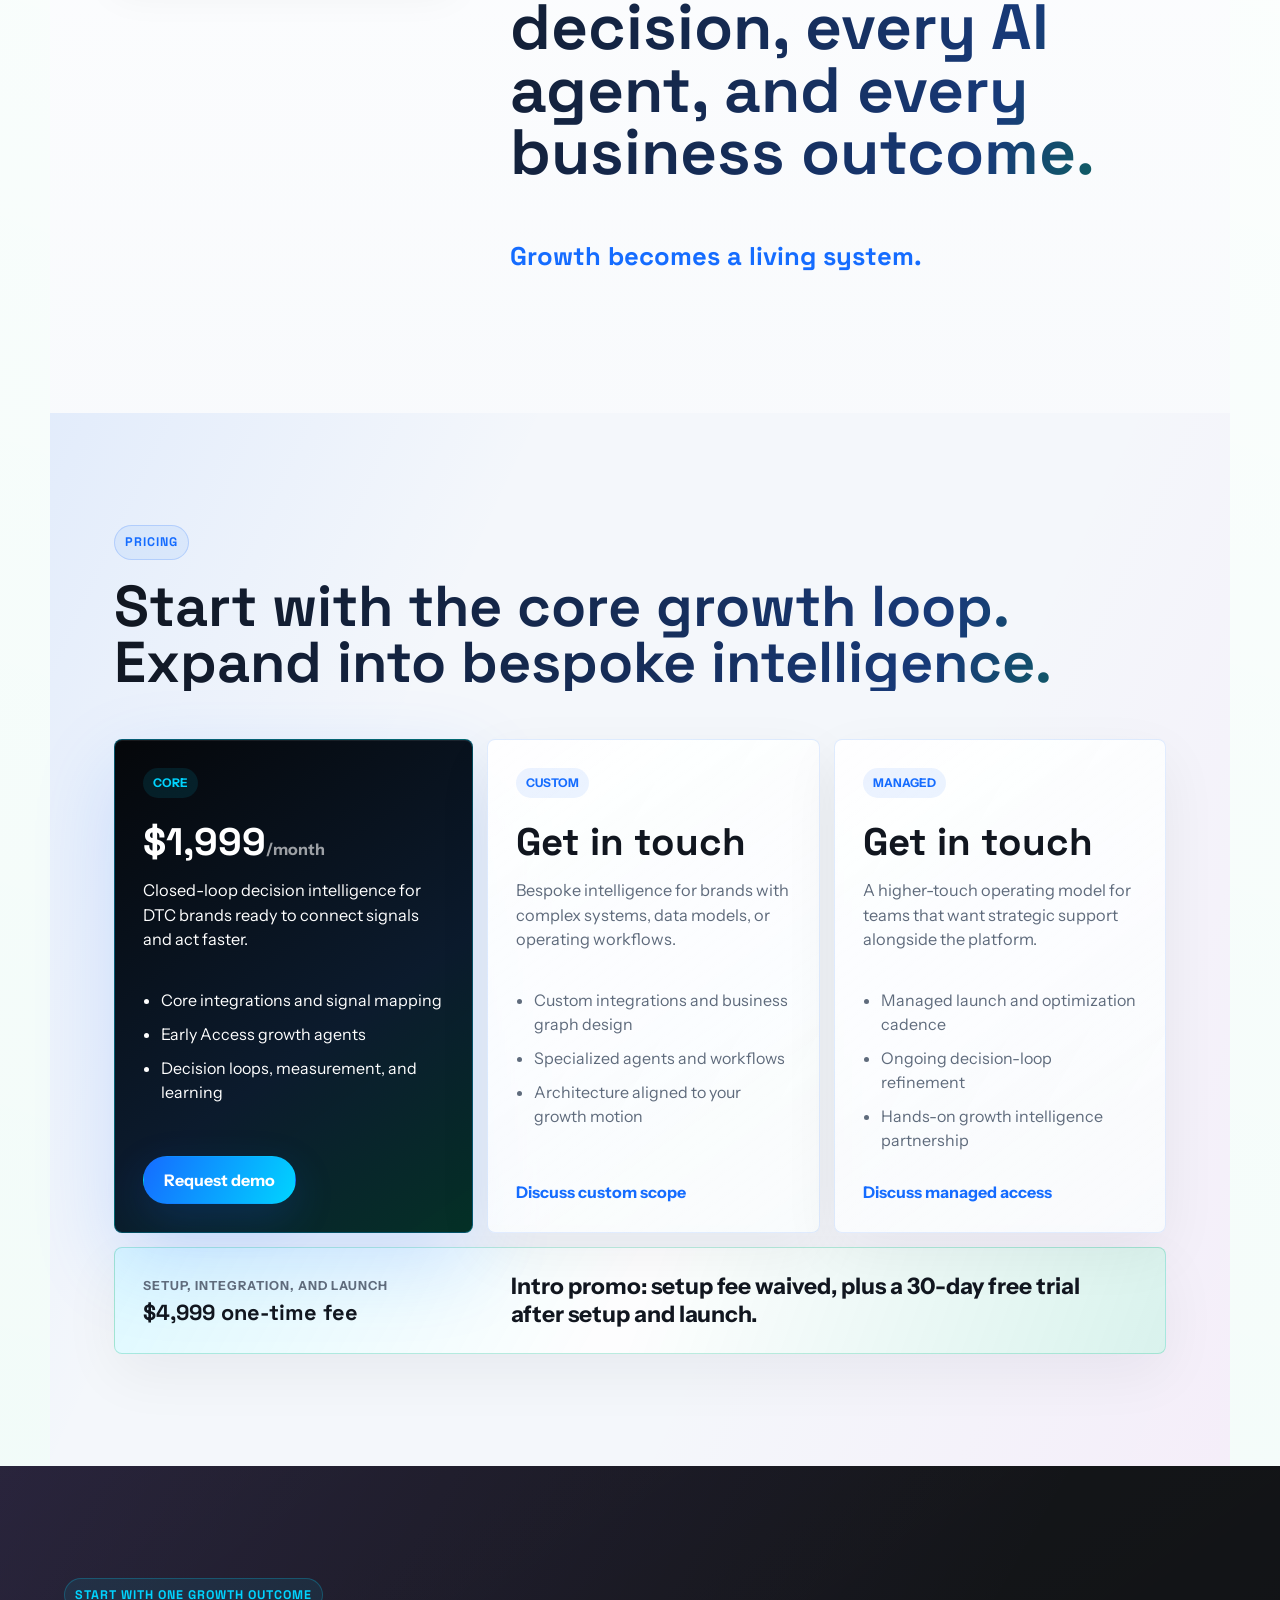
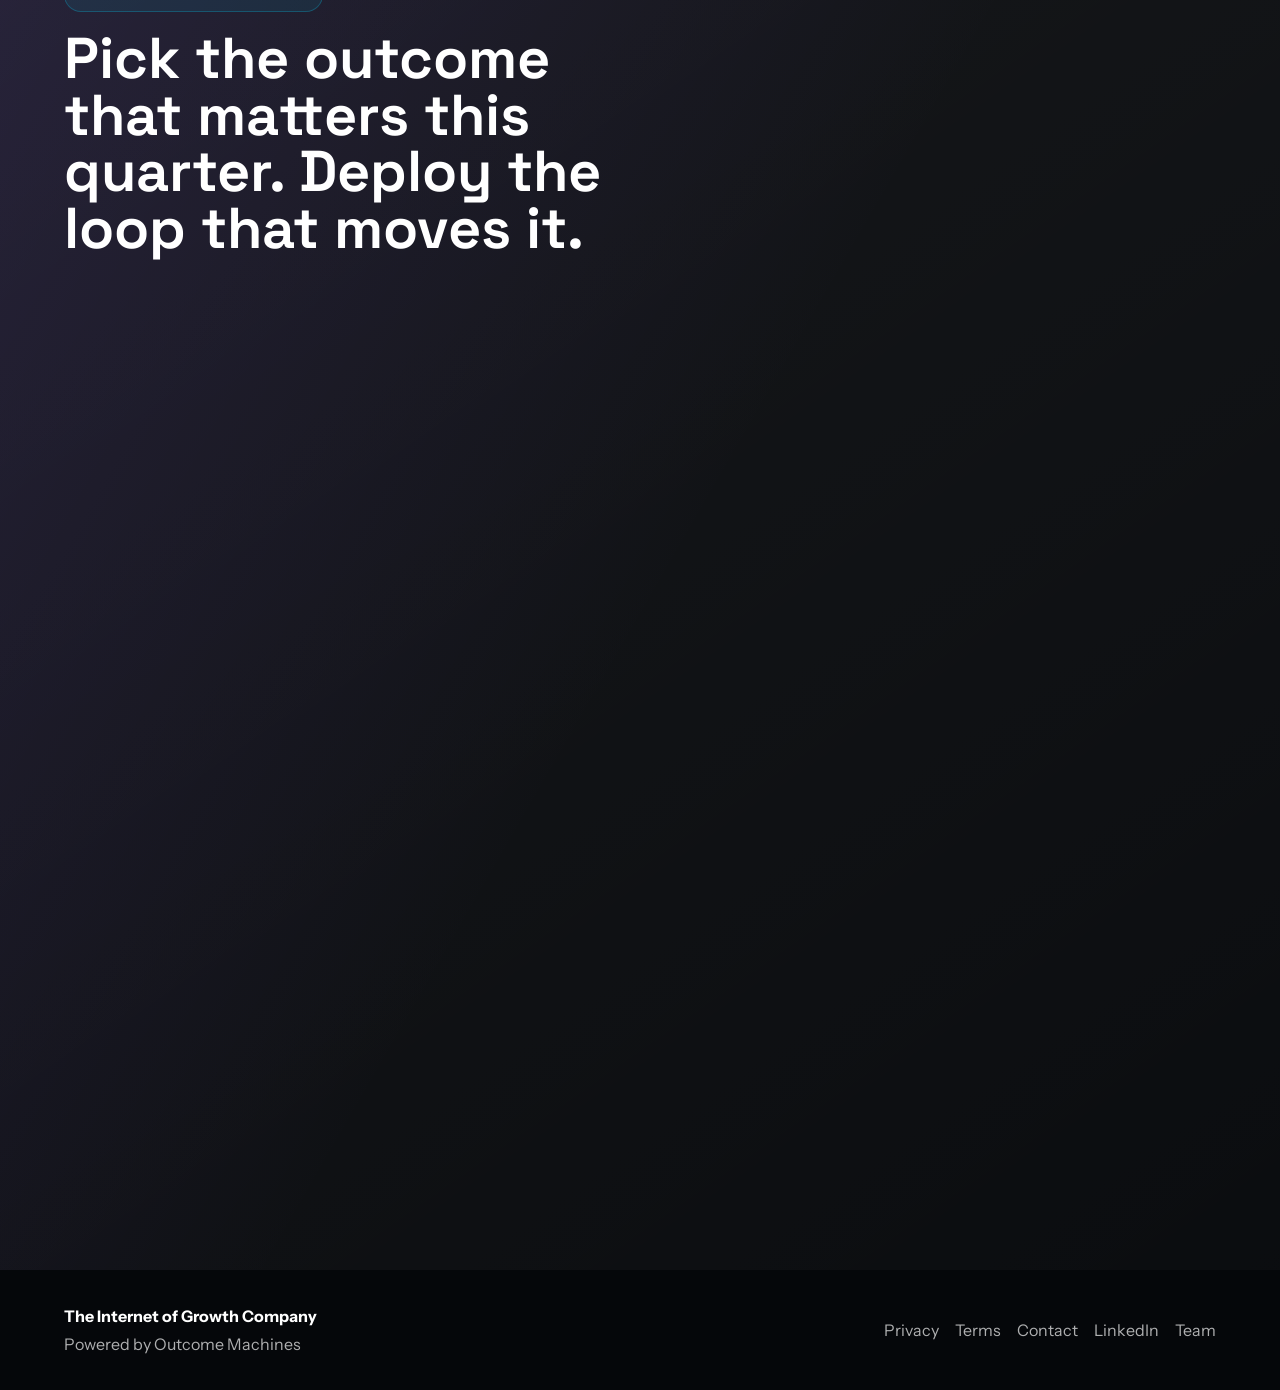
==== commit 7ad815bd: "Broaden commerce platform positioning" ====
--- a/index.html
+++ b/index.html
@@ -81,7 +81,7 @@
             <canvas id="networkCanvas" width="720" height="720" aria-hidden="true"></canvas>
             <div class="system-topology" aria-hidden="true">
               <div class="signal-stack signal-stack-left">
-                <span>Shopify</span>
+                <span>Commerce</span>
                 <span>Ads</span>
                 <span>Retention</span>
               </div>
@@ -115,7 +115,7 @@
             <article>
               <span>01</span>
               <h3>Too much data</h3>
-              <p>Shopify, ad platforms, retention tools, support systems, and finance all describe fragments of the same brand.</p>
+              <p>Commerce platforms, ad channels, retention tools, support systems, and finance all describe fragments of the same brand.</p>
             </article>
             <article>
               <span>02</span>
@@ -168,6 +168,8 @@
           <div class="signal-map" aria-label="Information flow from DTC commerce systems into AI agents and outcomes">
             <div class="source-cluster">
               <span>Shopify</span>
+              <span>WooCommerce</span>
+              <span>BigCommerce</span>
               <span>Meta</span>
               <span>Google</span>
               <span>TikTok</span>
@@ -208,7 +210,7 @@
             <span>Learn</span>
           </div>
           <p class="loop-copy">
-            Internet of Growth watches Shopify, ad, retention, inventory, support, and finance signals; explains why movement is happening; recommends the next action; executes through connected workflows; and learns from the outcome before the next decision.
+            Internet of Growth watches commerce, ad, retention, inventory, support, and finance signals; explains why movement is happening; recommends the next action; executes through connected workflows; and learns from the outcome before the next decision.
           </p>
         </section>
 
@@ -281,7 +283,7 @@
             <h2 id="works-title">Connect the brand. Let the system learn.</h2>
           </div>
           <div class="step-grid">
-            <article><span>Connect</span><p>Connect Shopify and the systems that already run the brand.</p></article>
+            <article><span>Connect</span><p>Connect the commerce platform and systems that already run the brand.</p></article>
             <article><span>Understand</span><p>Build semantic understanding of products, customers, campaigns, inventory, and margins.</p></article>
             <article><span>Optimize</span><p>AI agents coordinate decisions across marketing, retention, merchandising, and operations.</p></article>
             <article><span>Compound</span><p>Every decision and outcome improves the next growth loop.</p></article>
@@ -376,8 +378,8 @@
 
         <section class="shopify section-light" aria-labelledby="shopify-title">
           <div class="section-heading wide">
-            <p class="eyebrow">Why Shopify first?</p>
-            <h2 id="shopify-title">Shopify merchants already produce the signals required for closed-loop intelligence.</h2>
+            <p class="eyebrow">Commerce platform compatibility</p>
+            <h2 id="shopify-title">Compatible with Shopify, WooCommerce, and BigCommerce, with more platforms coming.</h2>
           </div>
           <div class="signal-list">
             <span>Customer behavior</span>
@@ -389,12 +391,12 @@
             <span>Support</span>
             <span>Subscriptions</span>
           </div>
-          <p class="section-thesis">Shopify is the ideal environment to prove the Internet of Growth.</p>
+          <p class="section-thesis">Internet of Growth is always ready for bespoke integrations when your growth stack needs a custom path.</p>
         </section>
 
         <section class="vision section-white" id="vision" aria-labelledby="vision-title">
           <div class="timeline">
-            <article><span>Today</span><strong>Shopify</strong></article>
+            <article><span>Today</span><strong>DTC commerce platforms</strong></article>
             <article><span>Tomorrow</span><strong>Direct-to-Consumer Commerce</strong></article>
             <article><span>Eventually</span><strong>Every business</strong></article>
           </div>
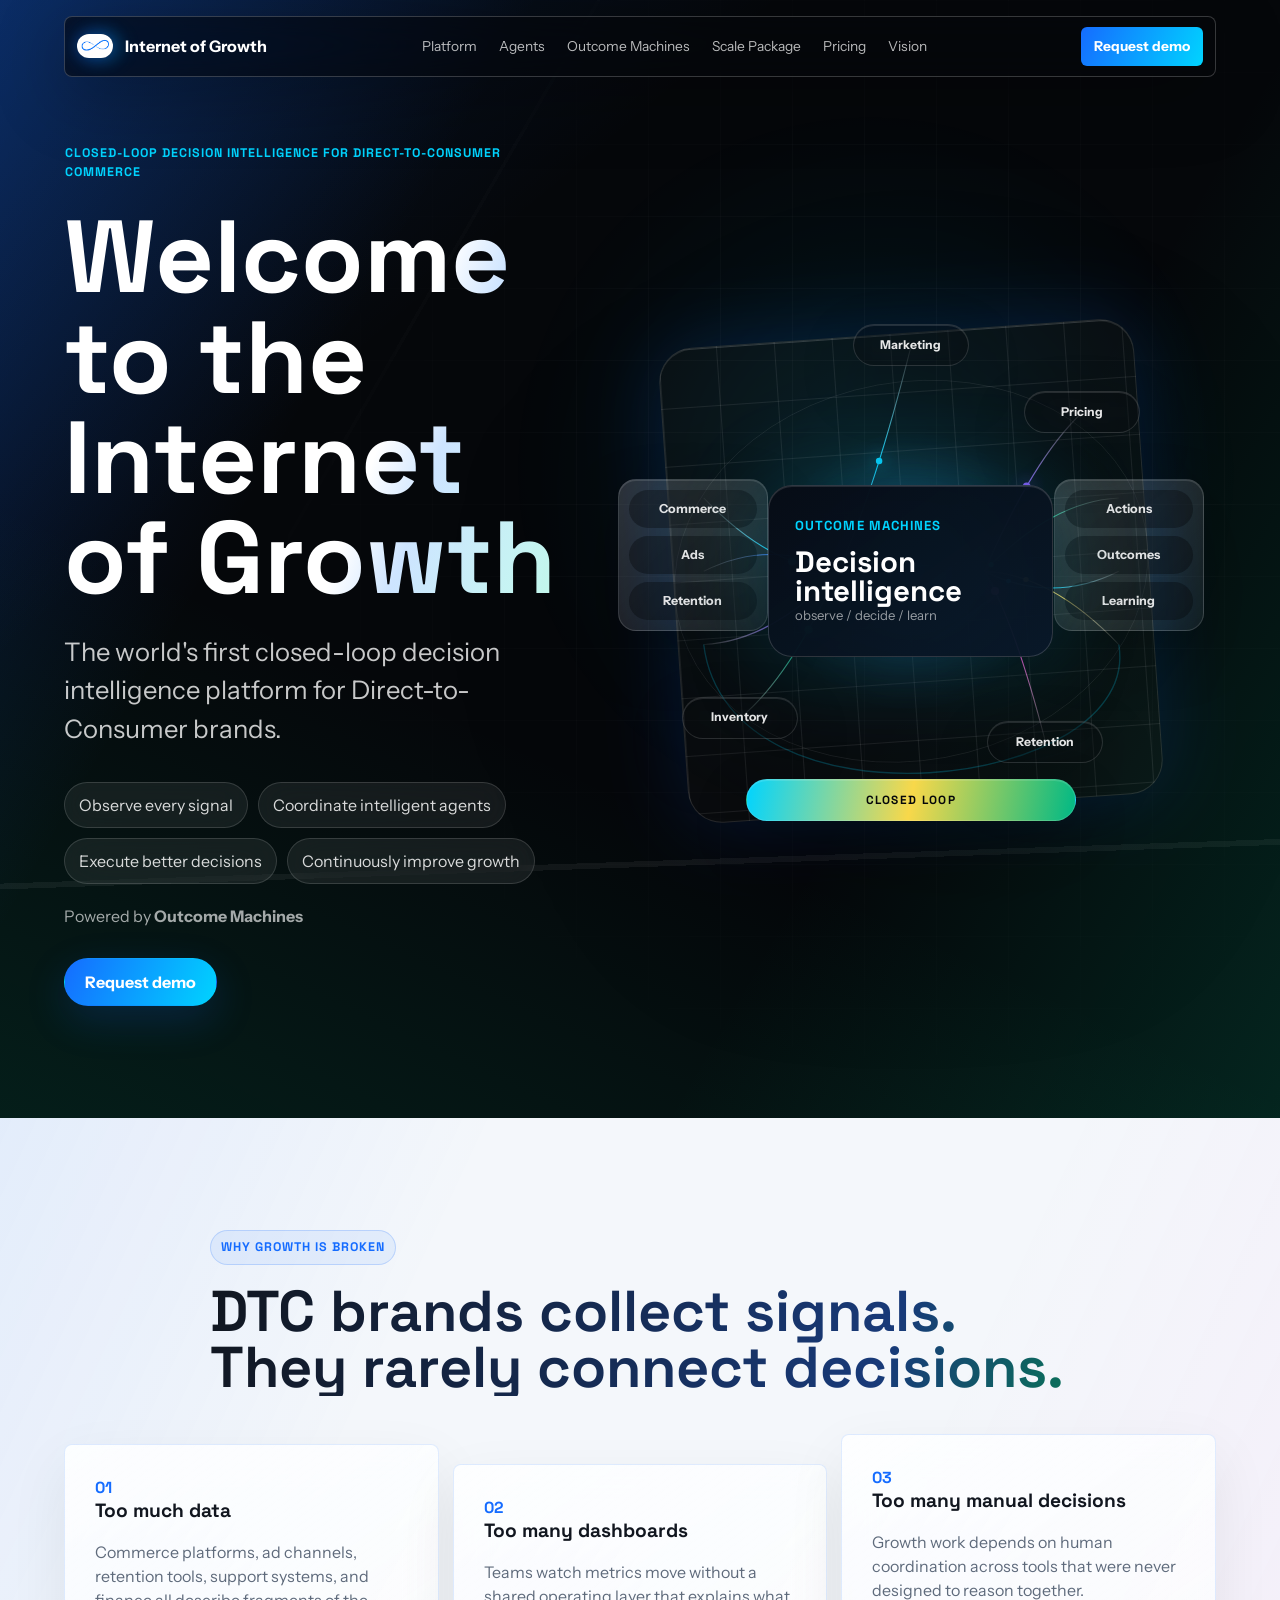
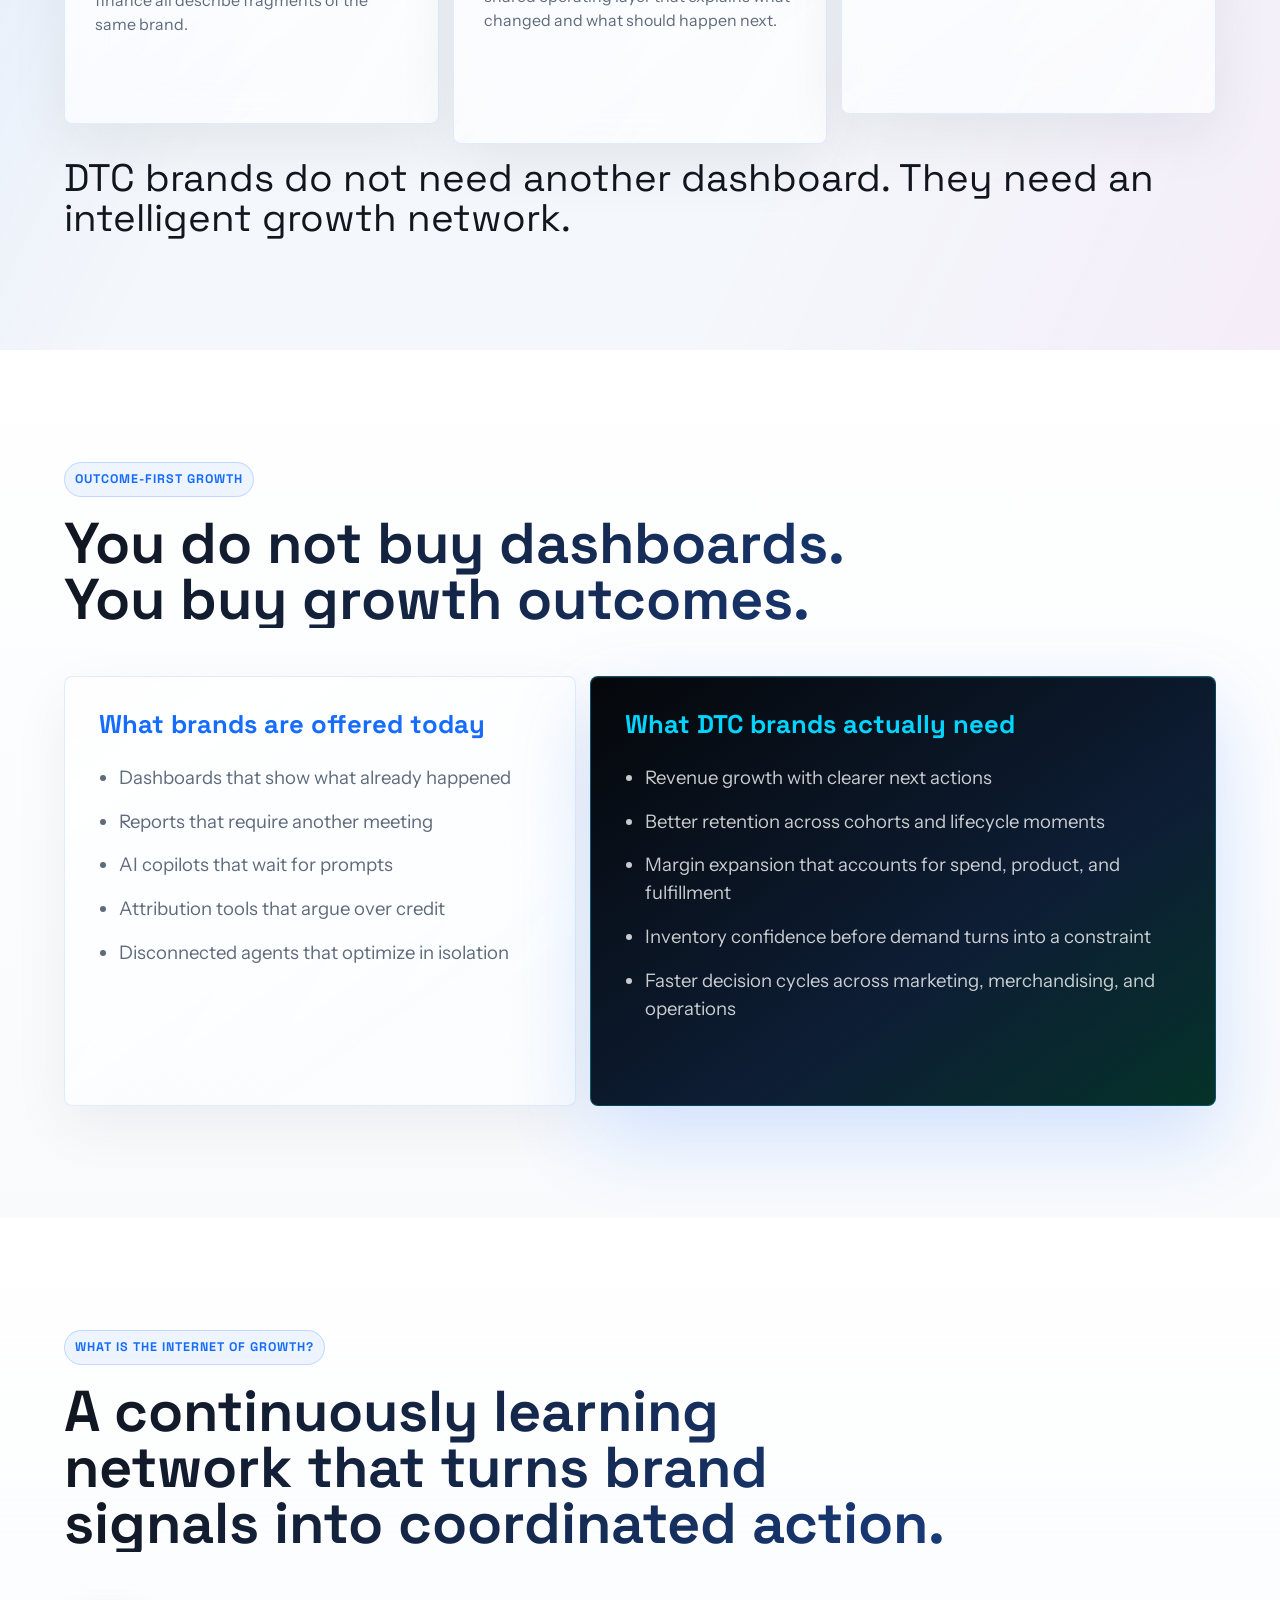
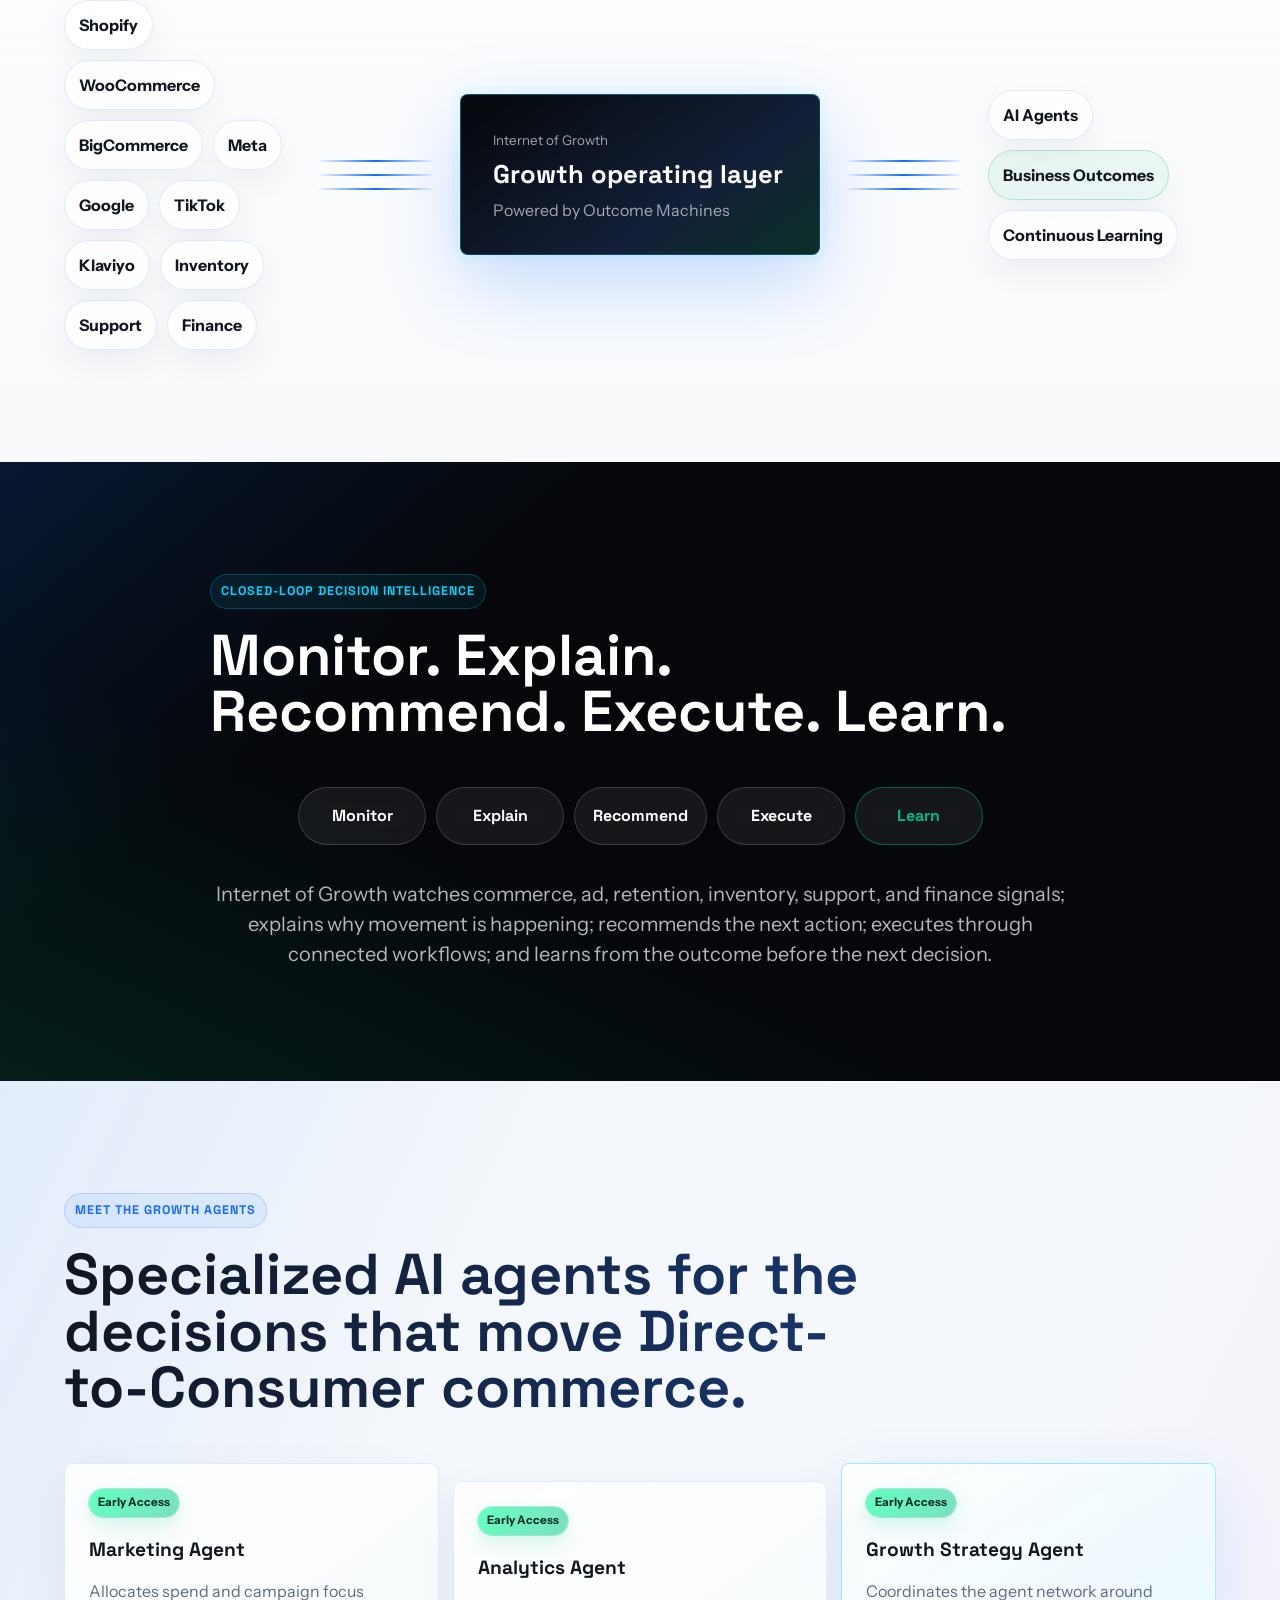
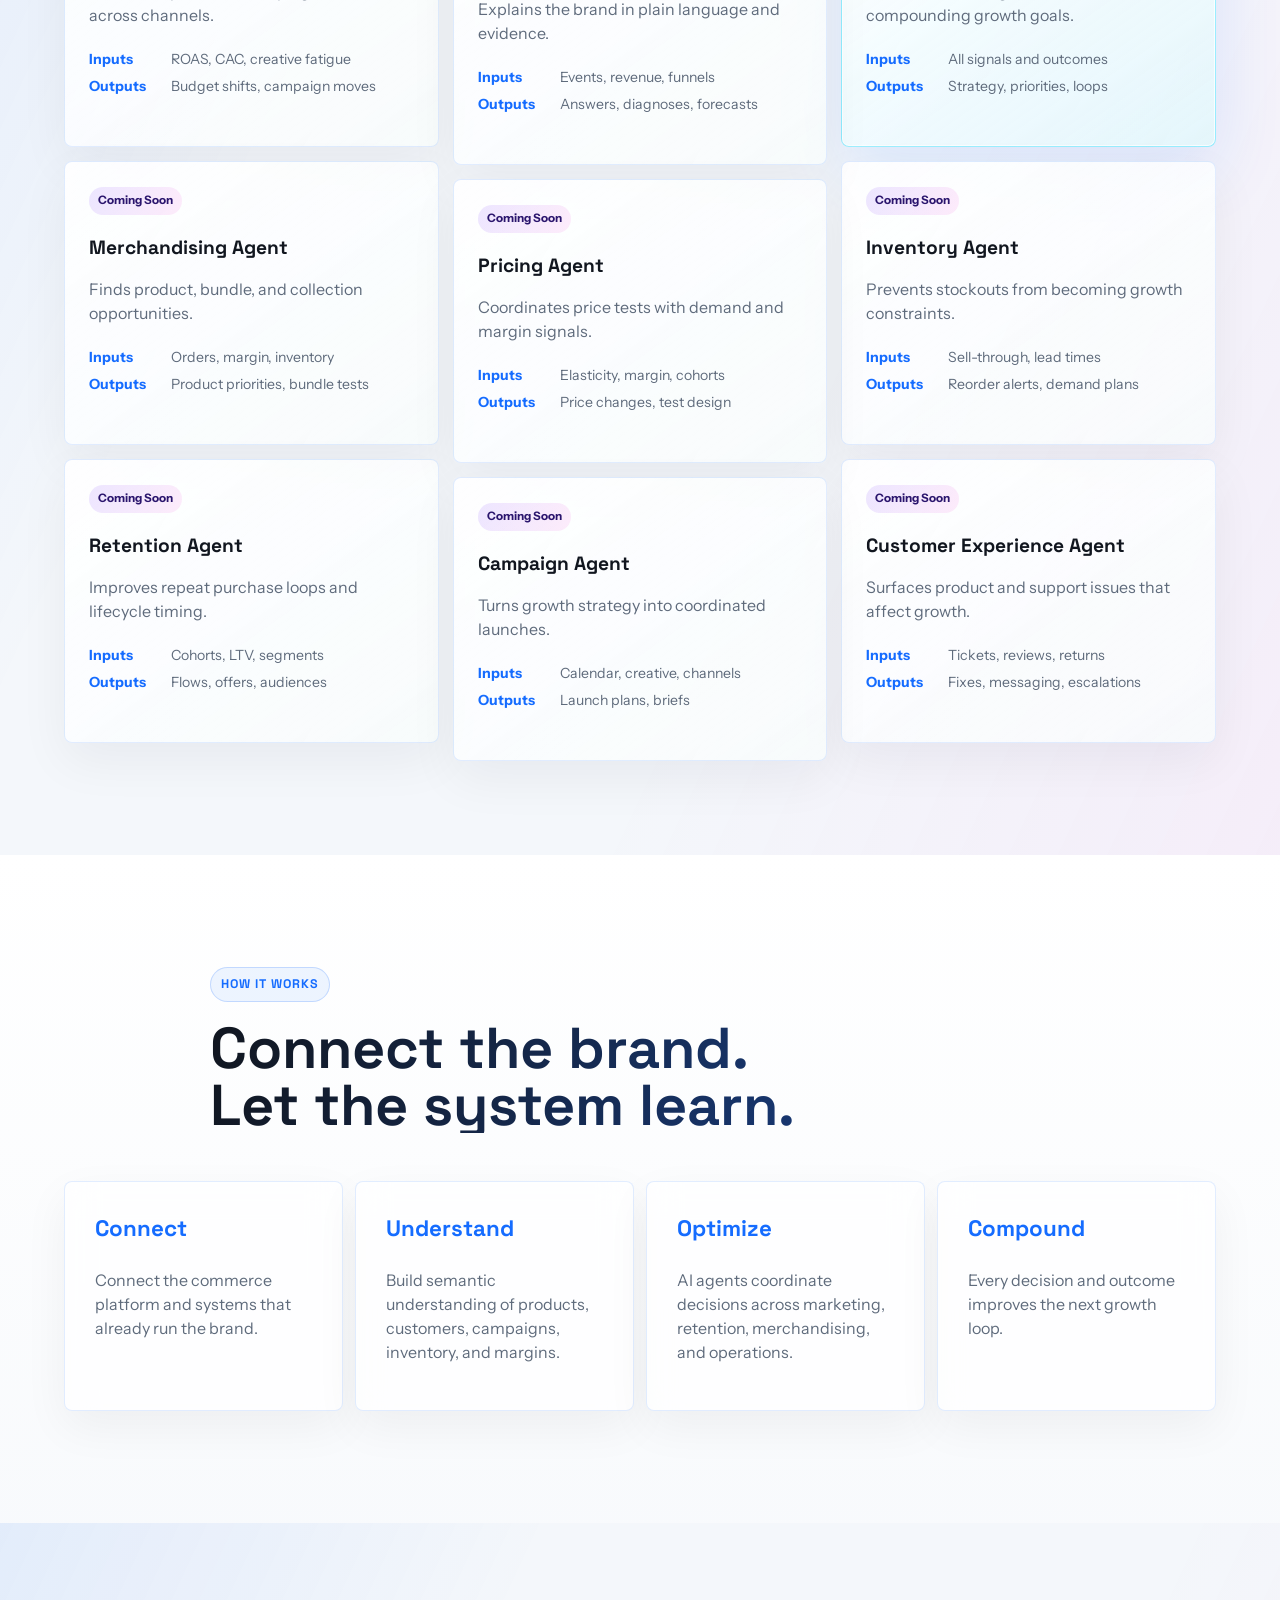
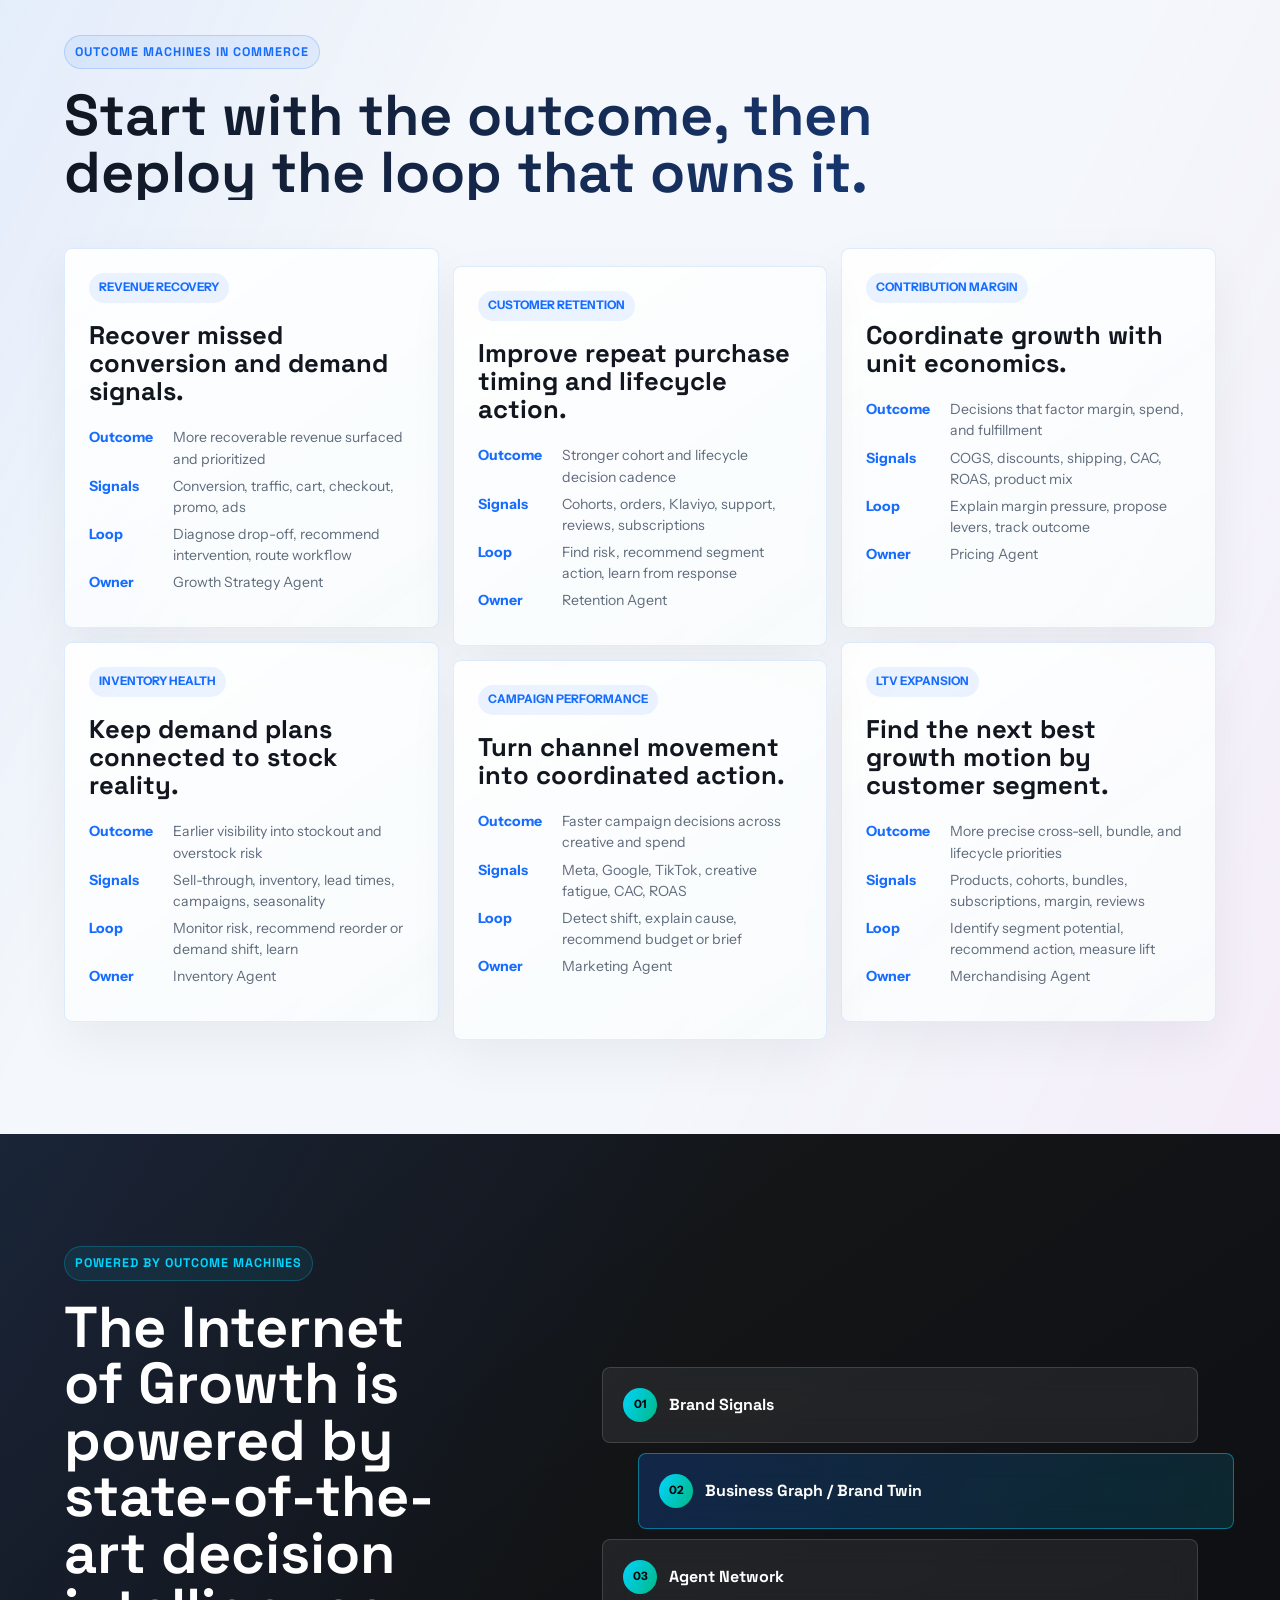
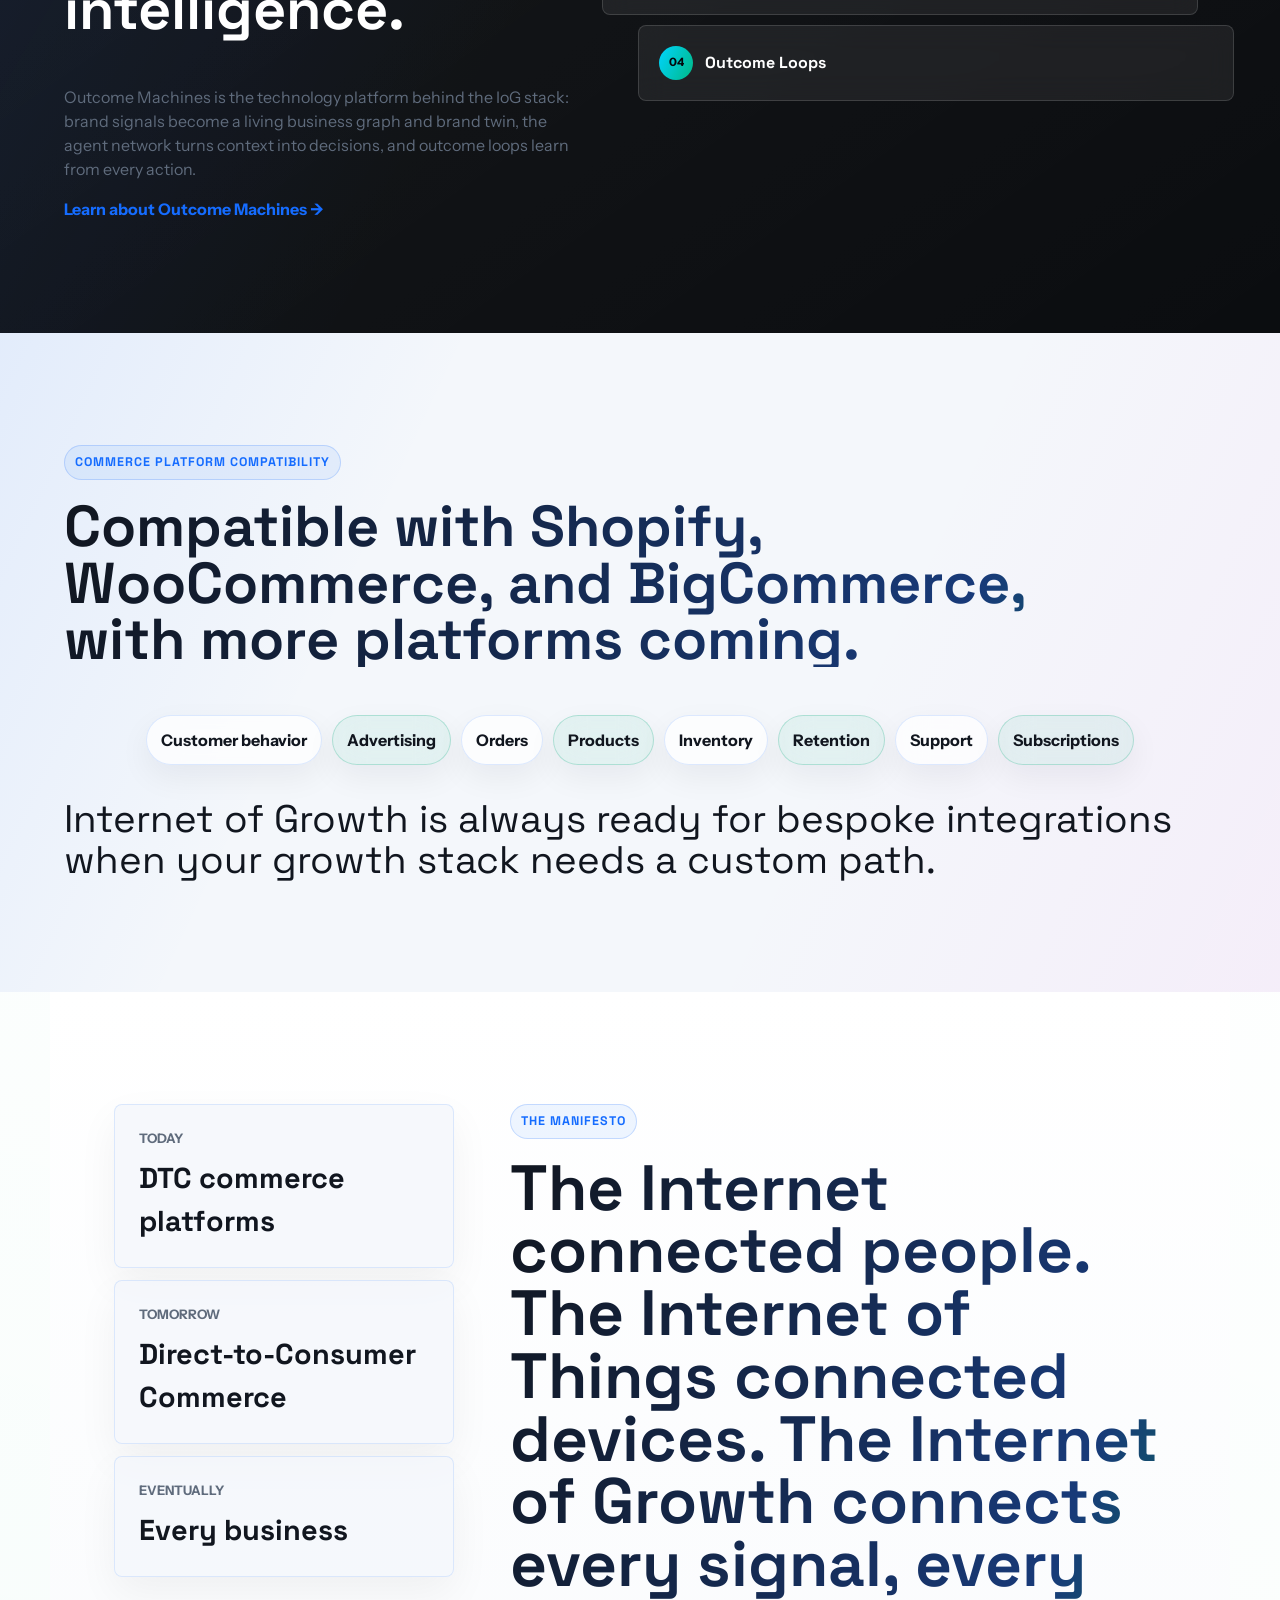
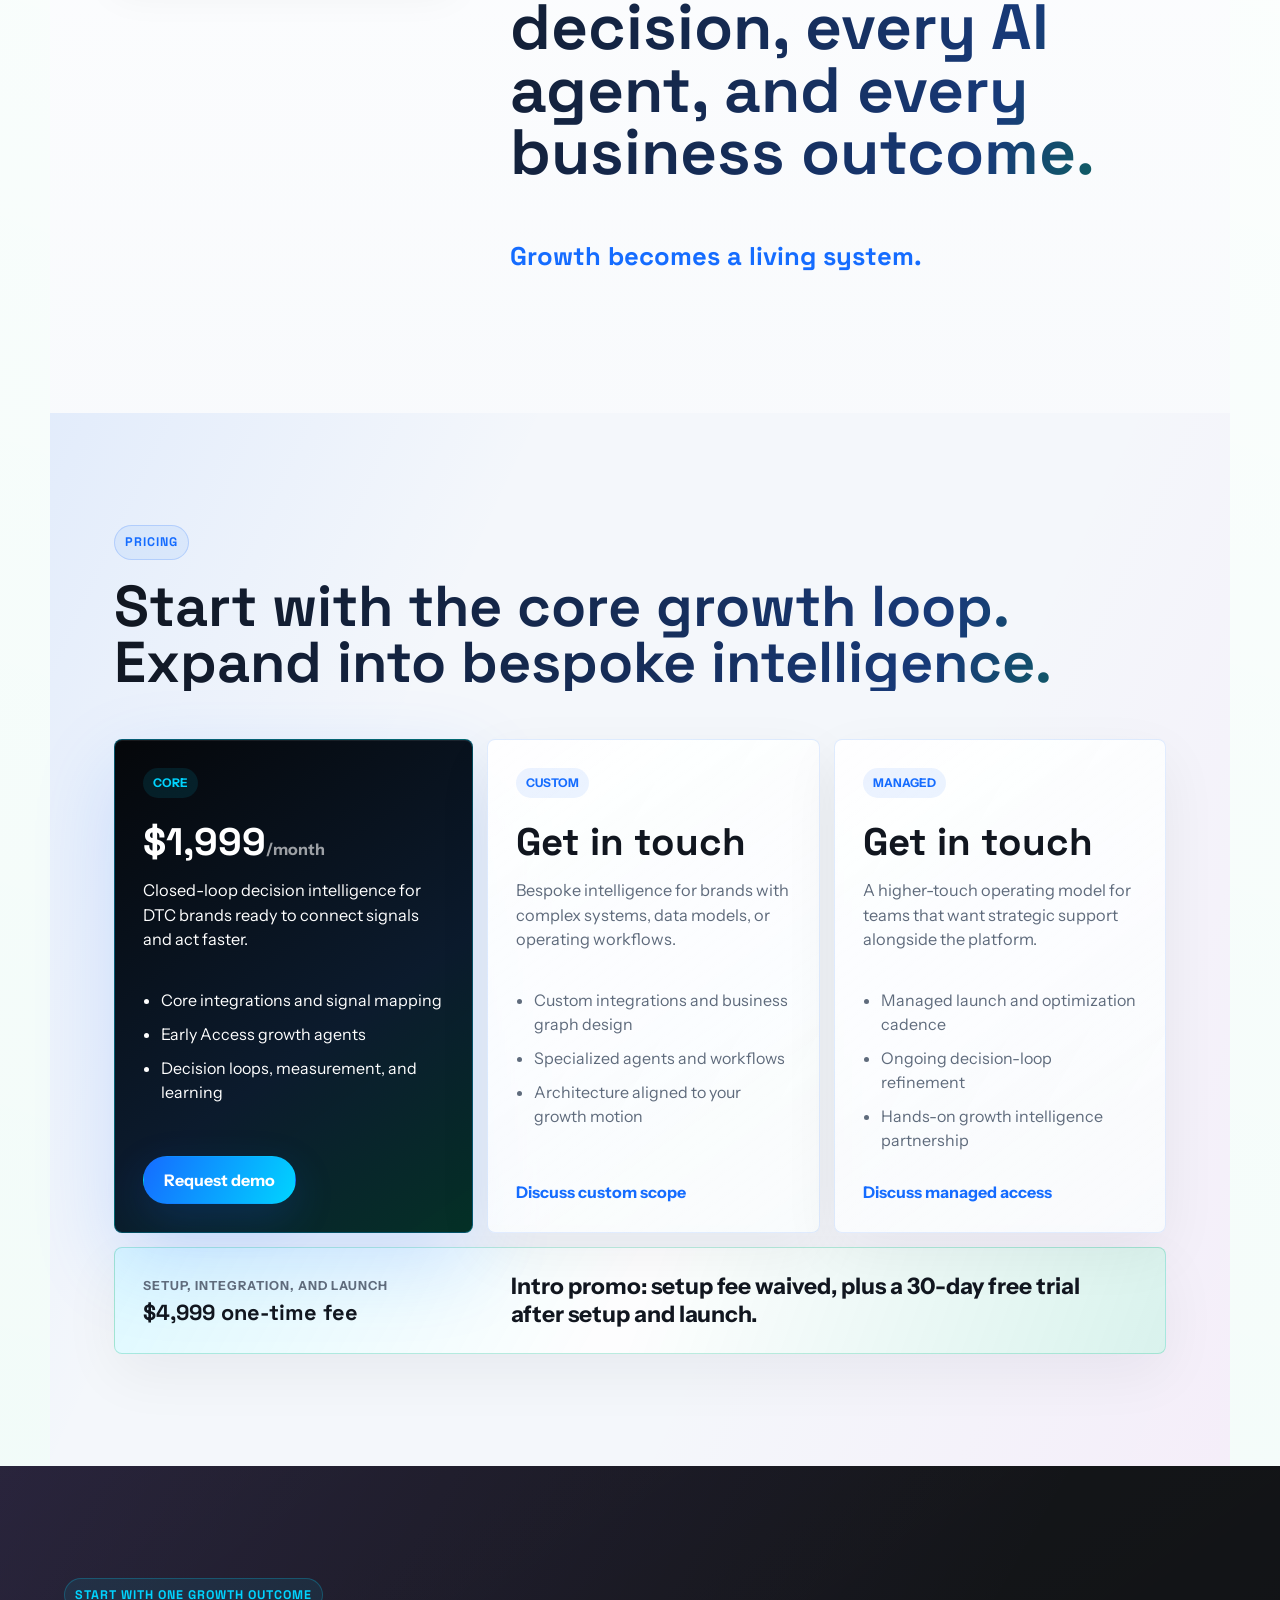
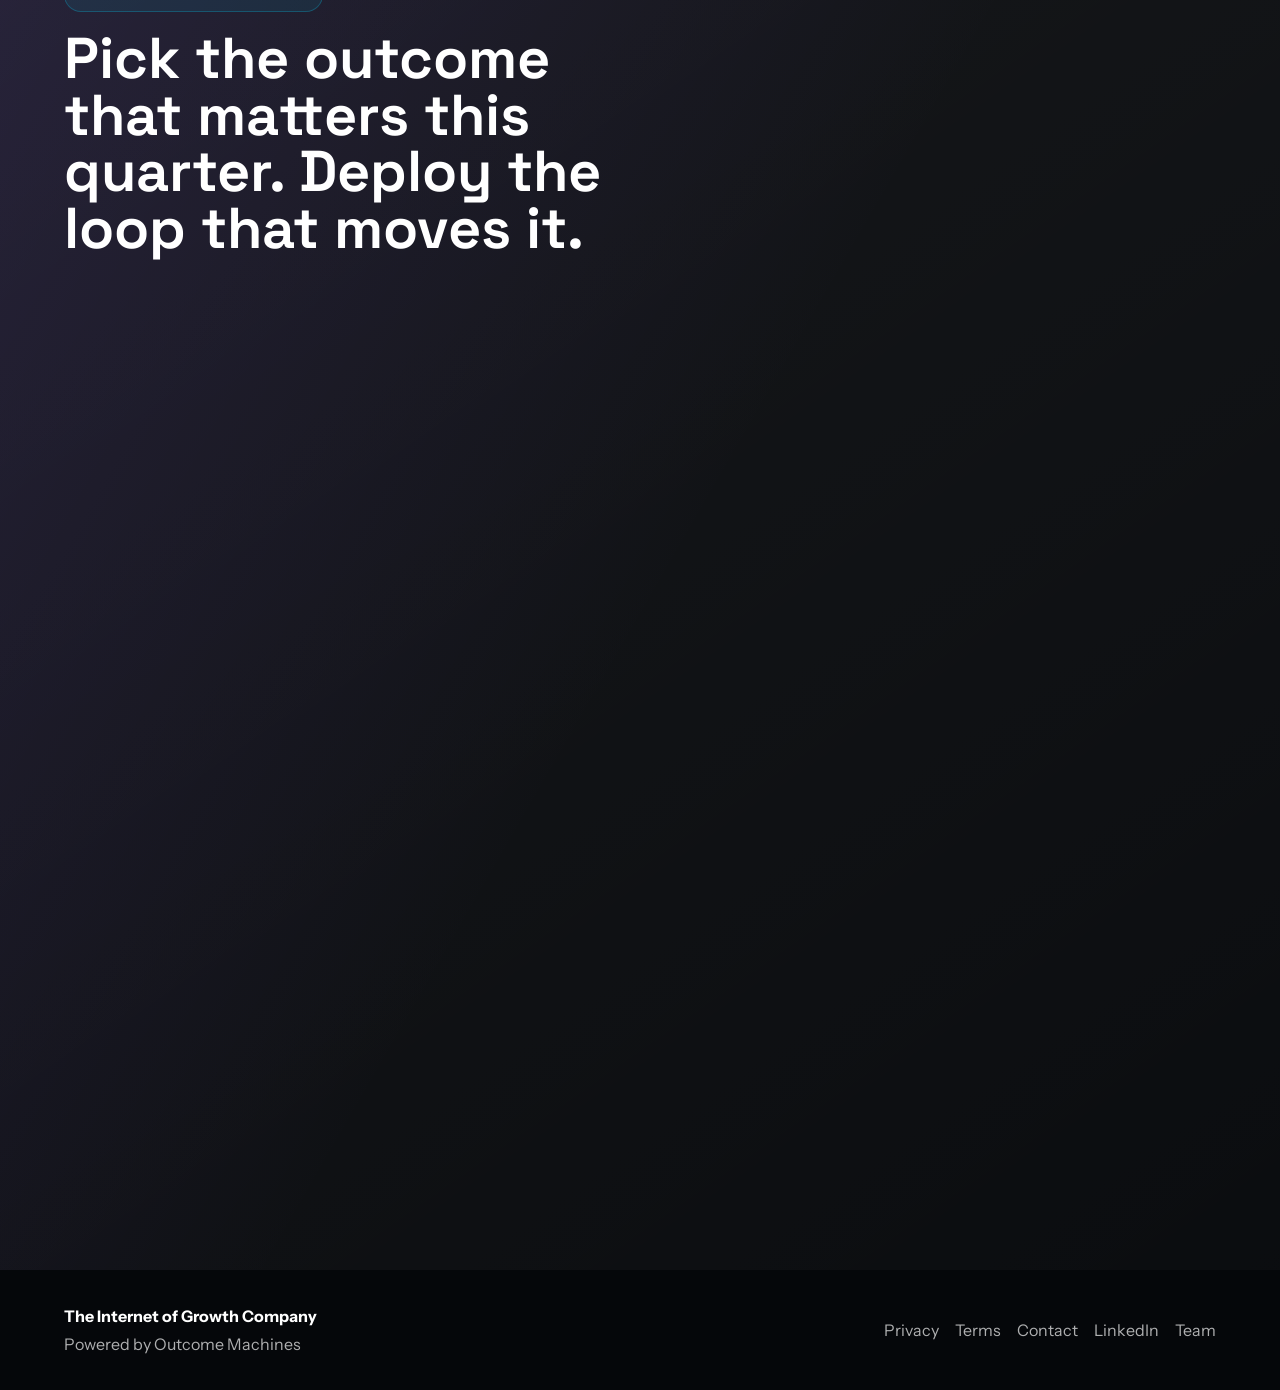
==== commit 3993a02c: "Link Scale Package from primary navigation" ====
--- a/index.html
+++ b/index.html
@@ -51,6 +51,7 @@
           <a href="#platform">Platform</a>
           <a href="#agents">Agents</a>
           <a href="#outcome-machines">Outcome Machines</a>
+          <a href="/scale.html">Scale Package</a>
           <a href="#pricing">Pricing</a>
           <a href="#vision">Vision</a>
         </nav>
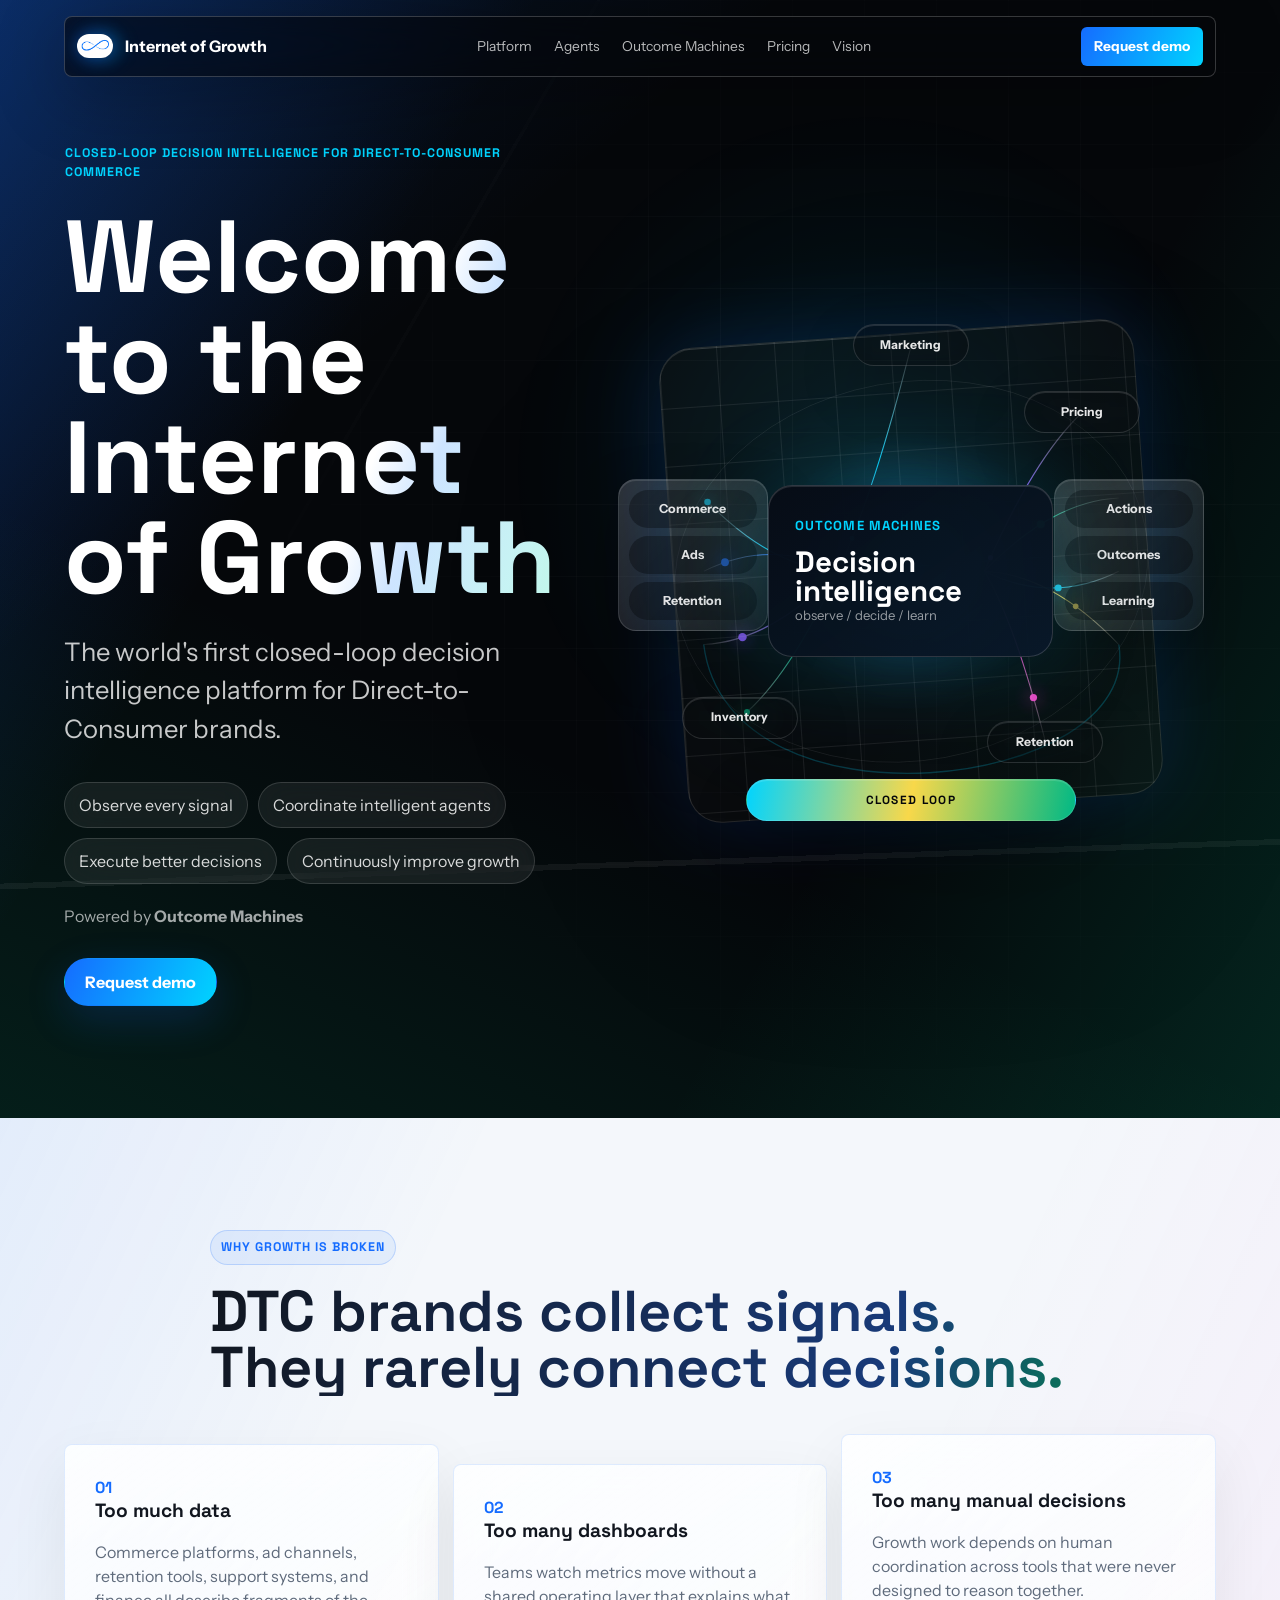
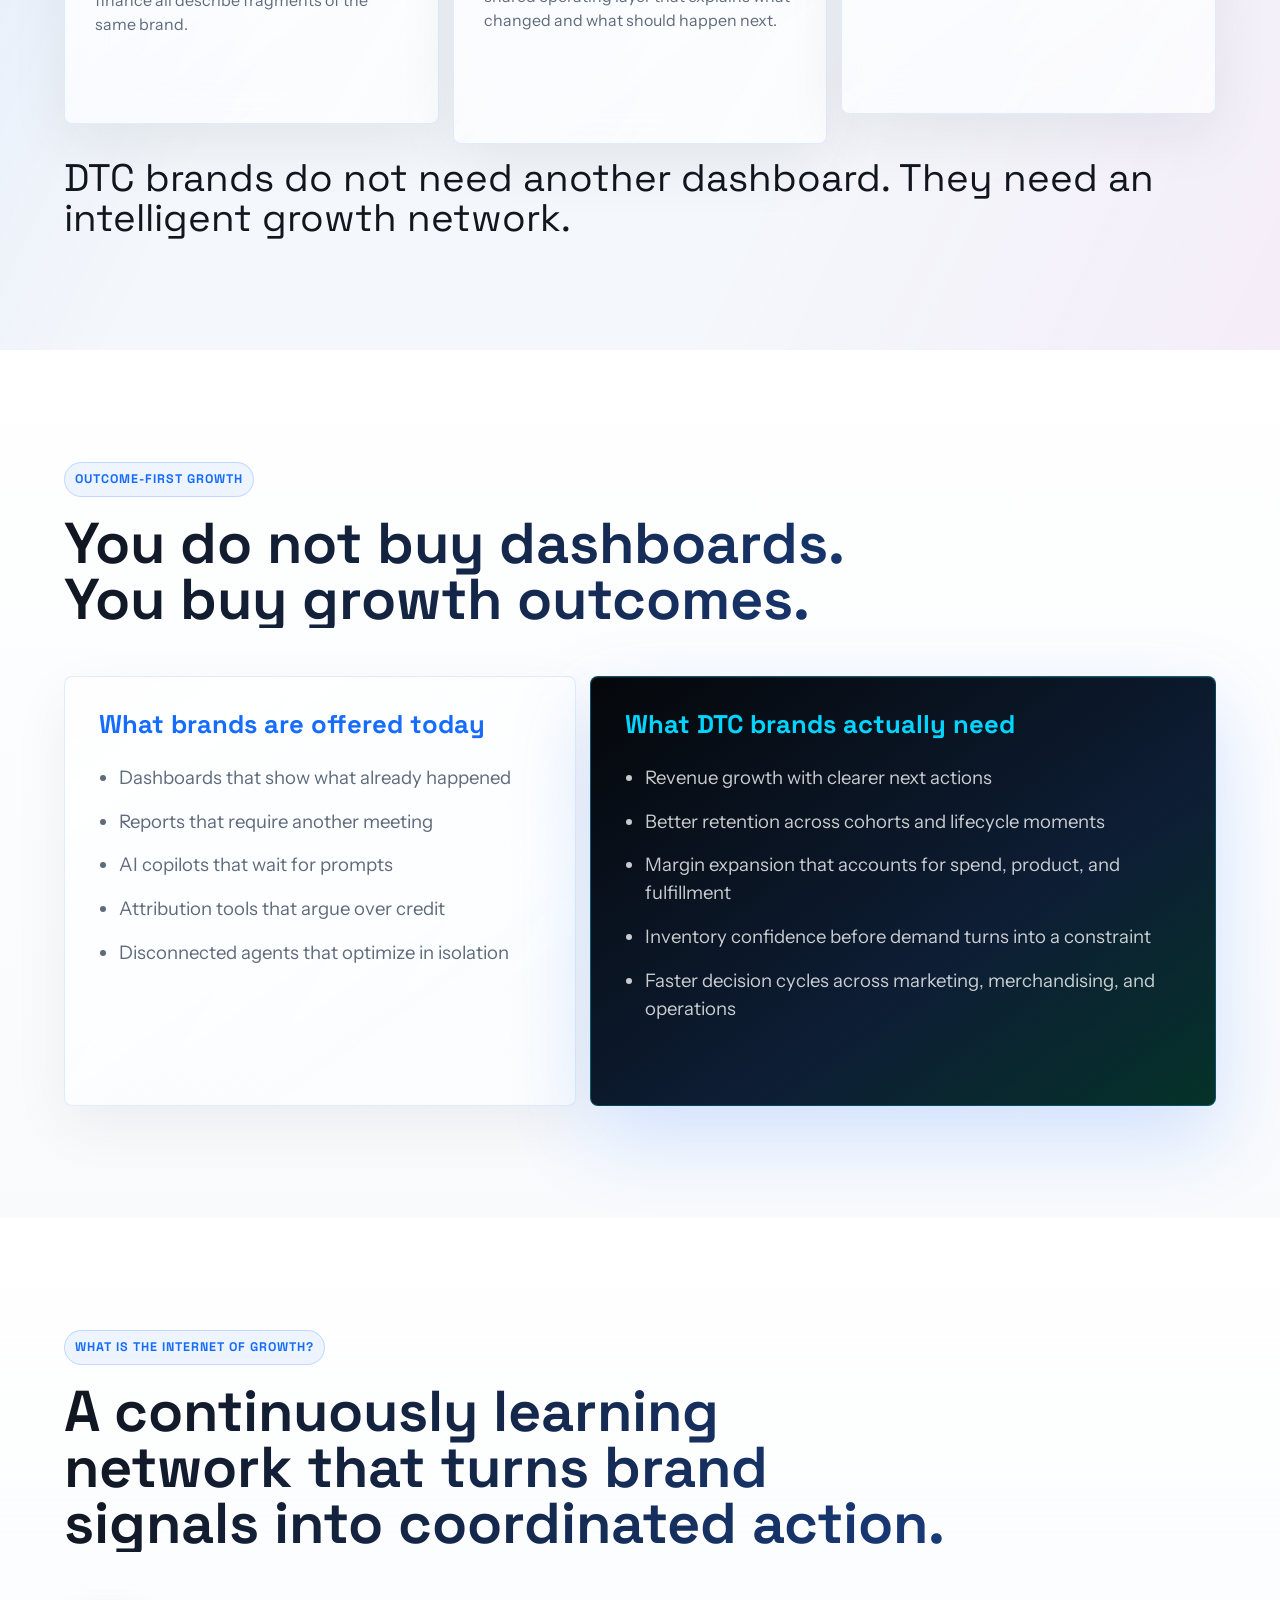
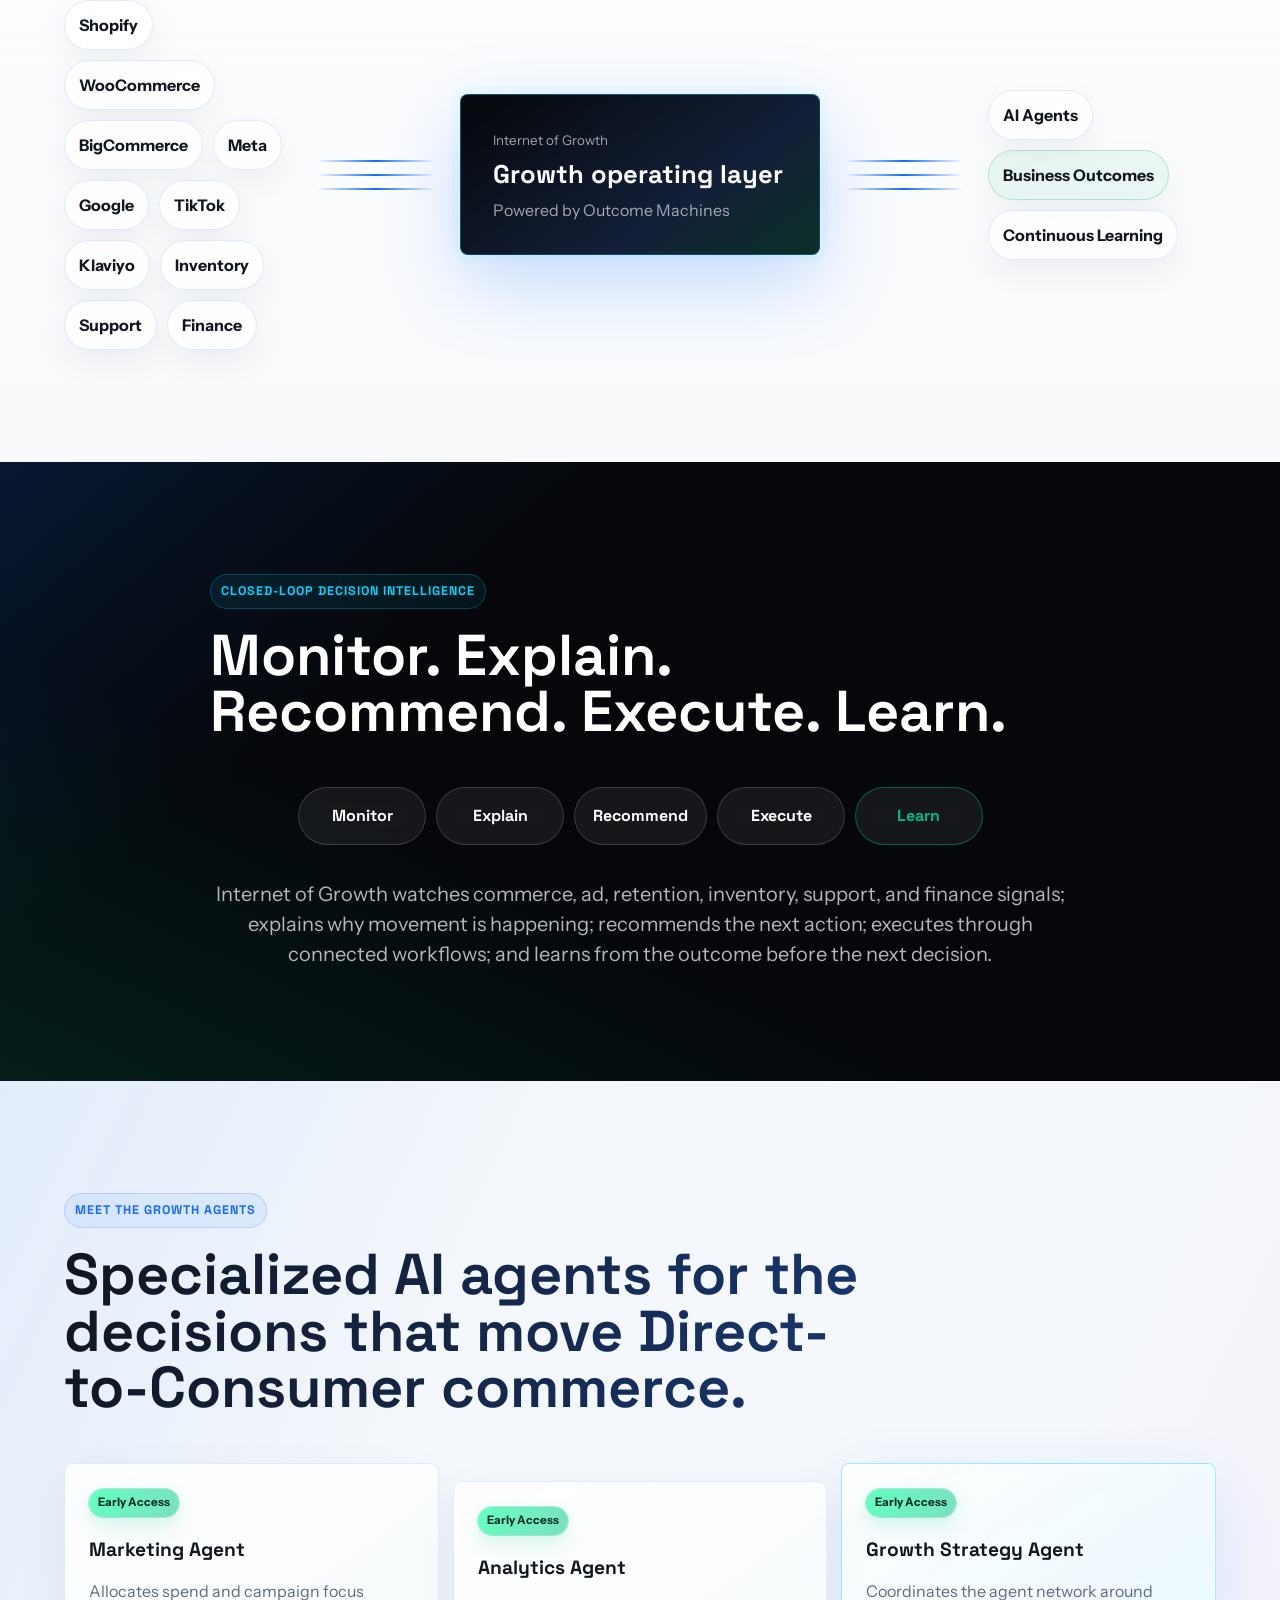
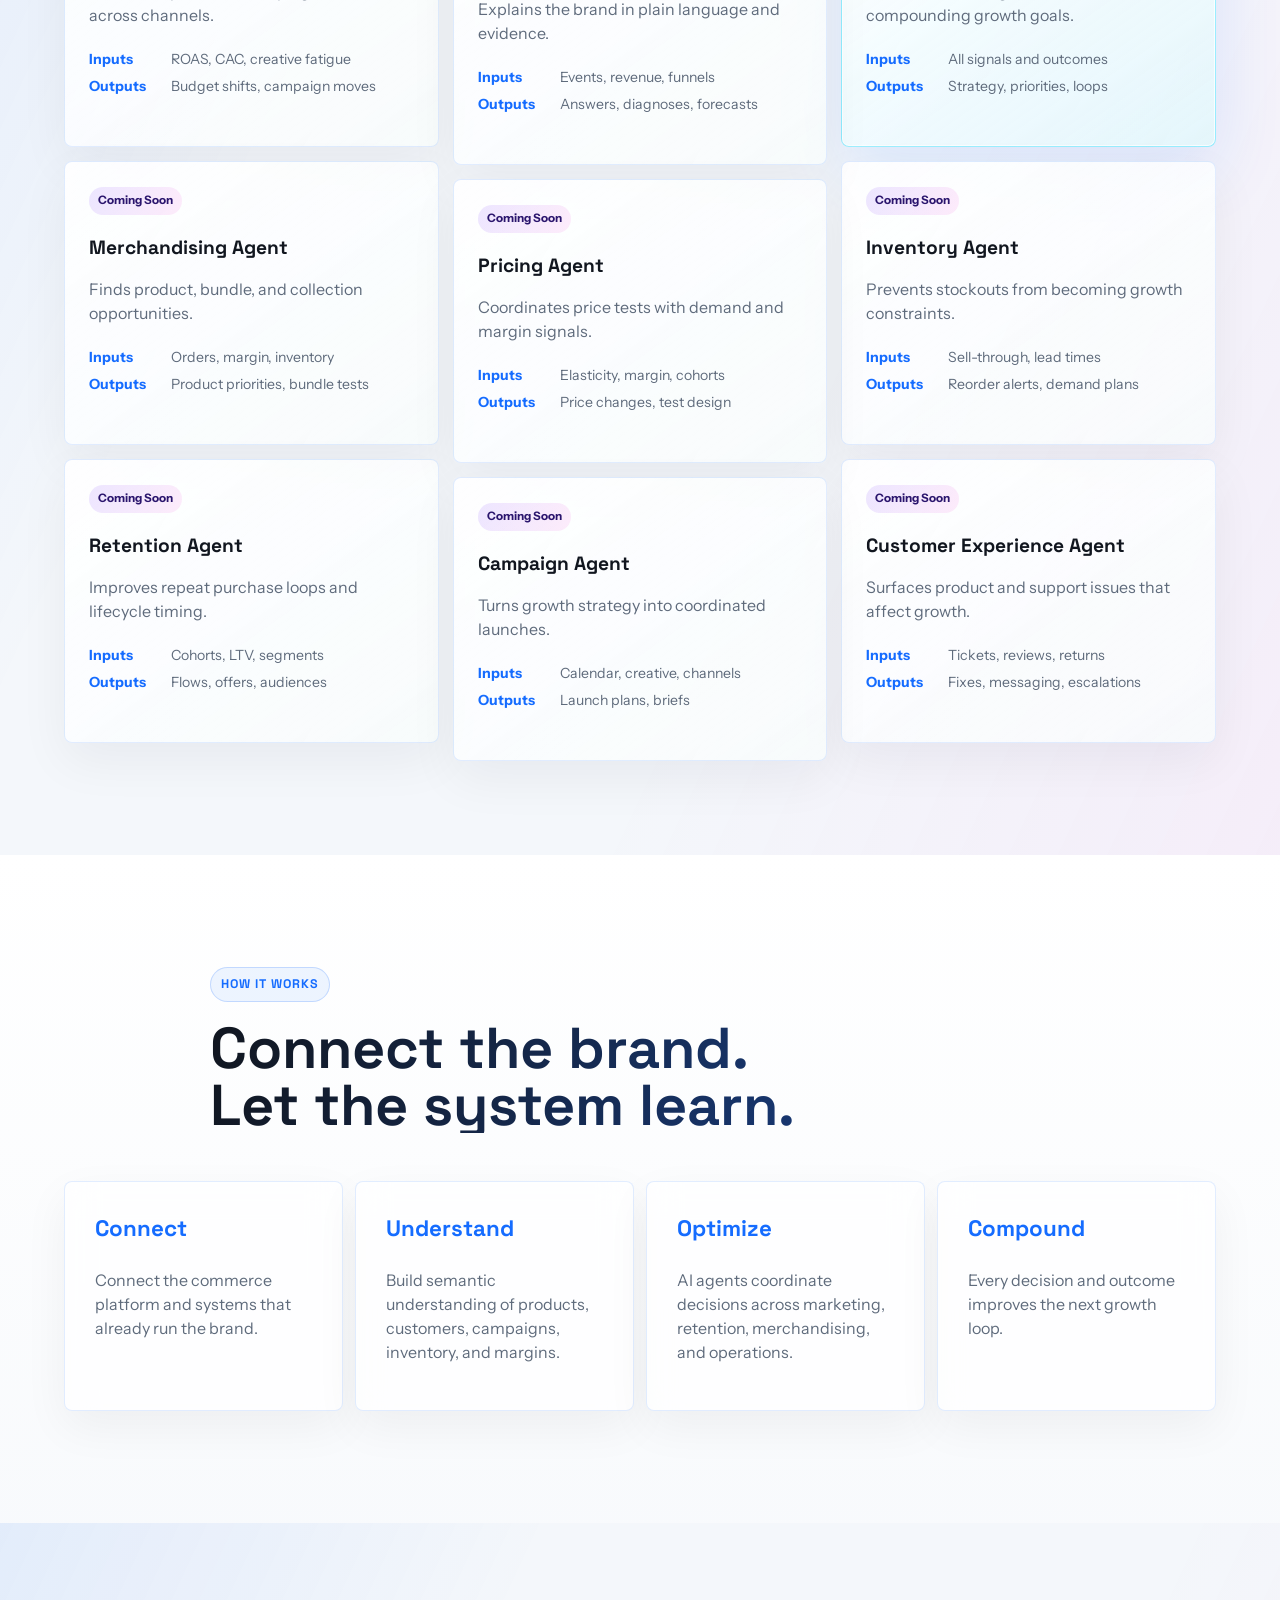
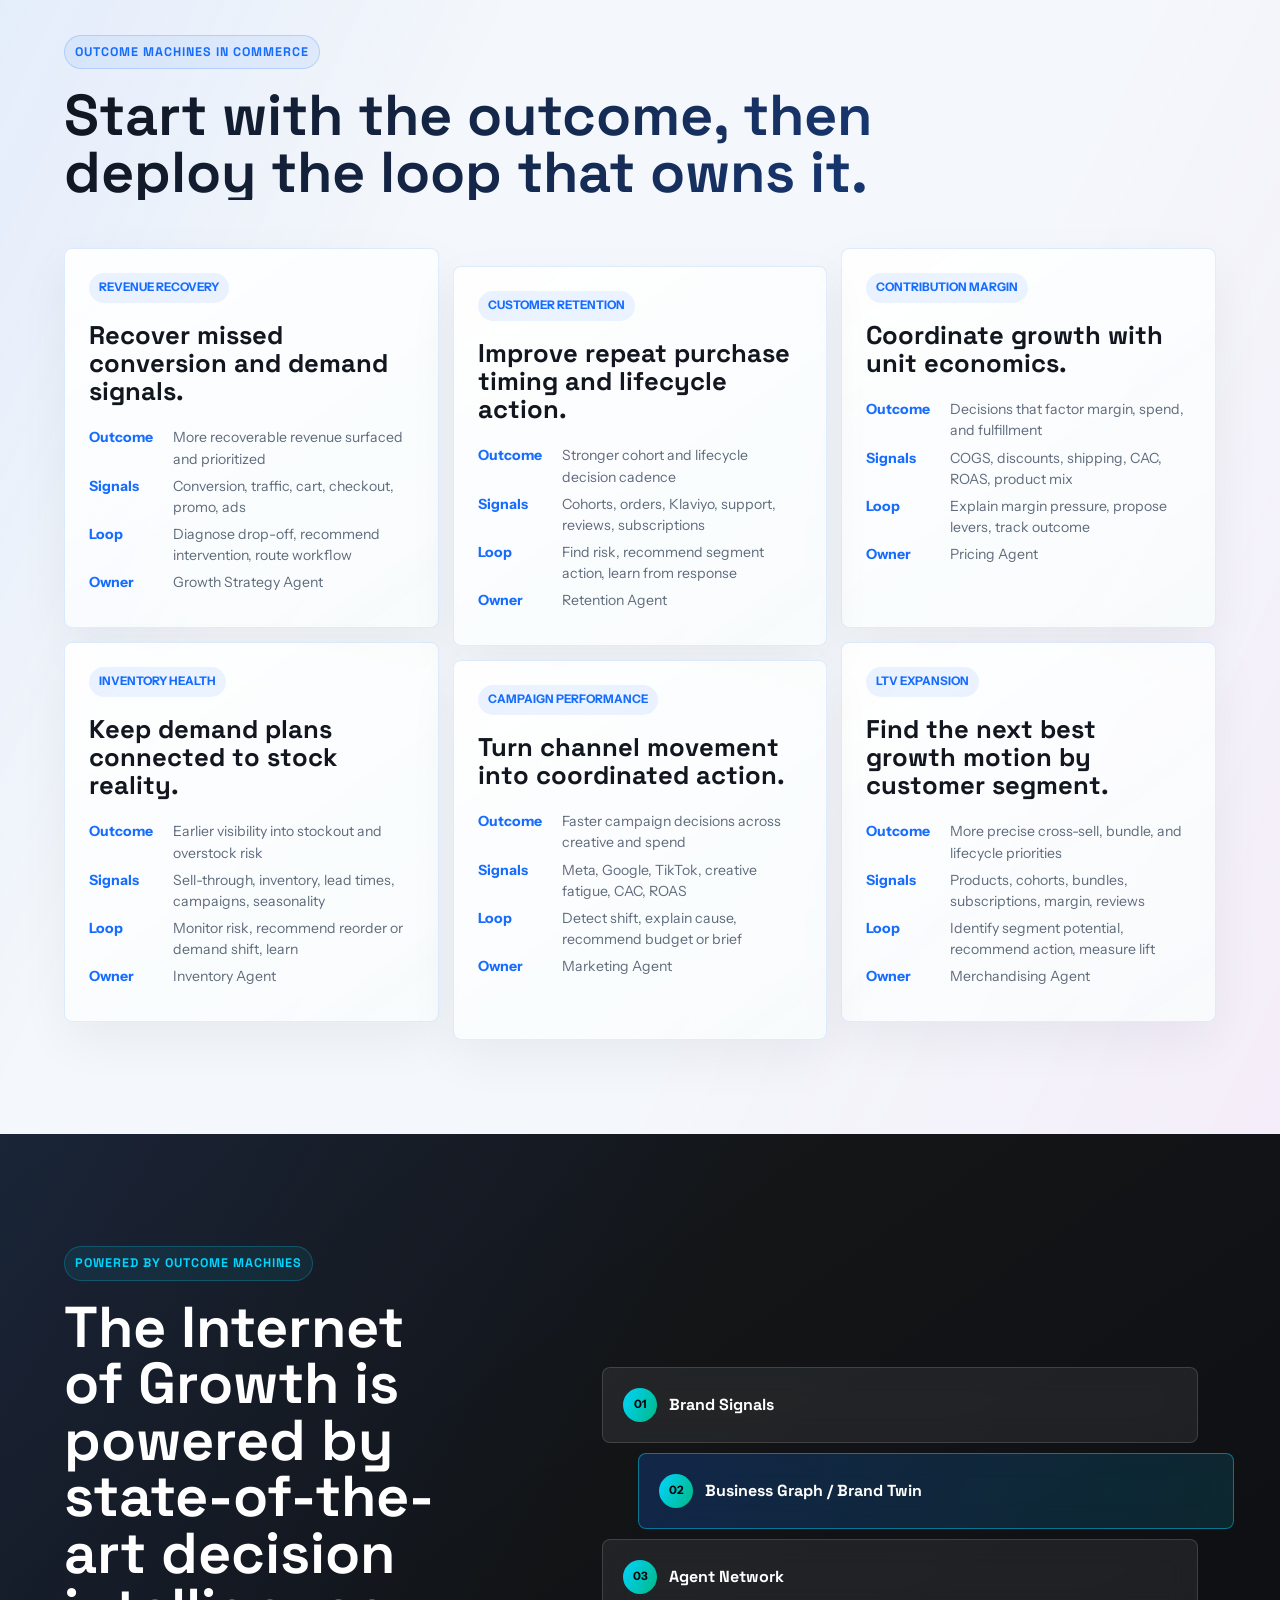
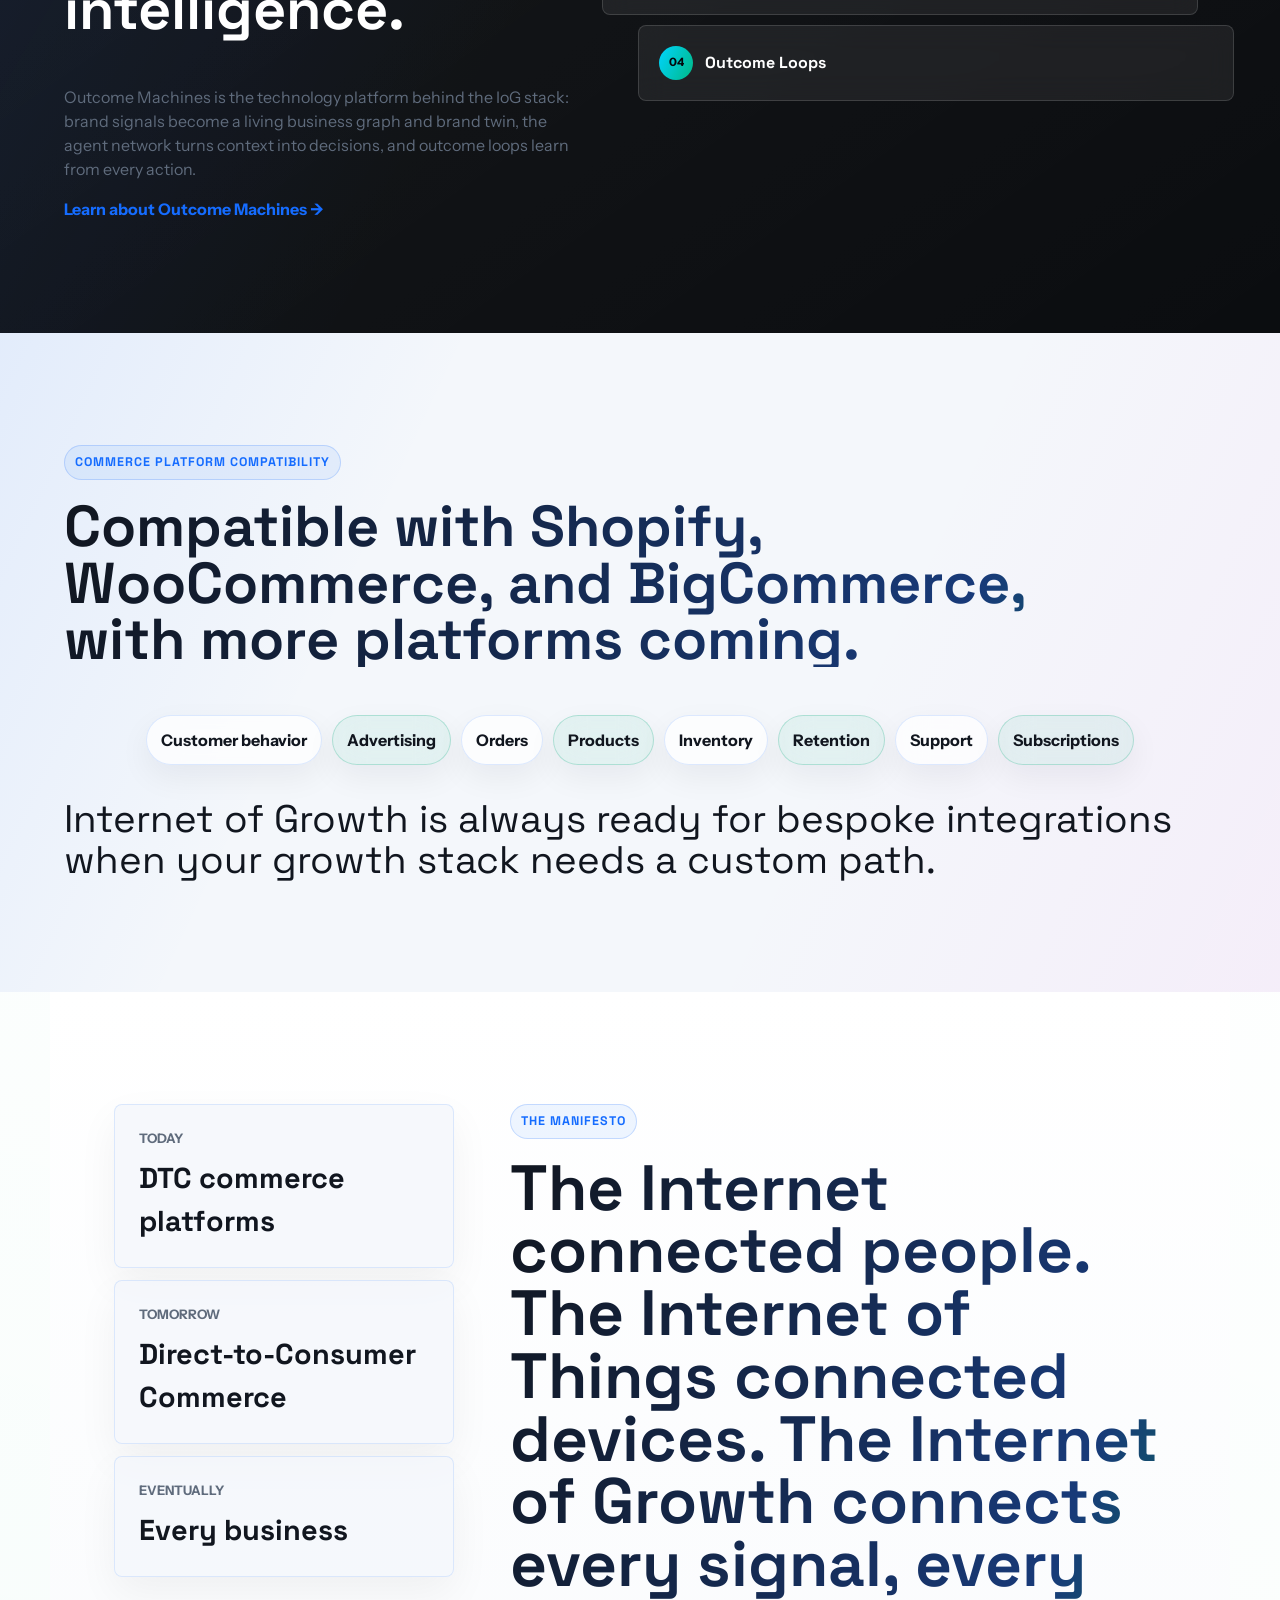
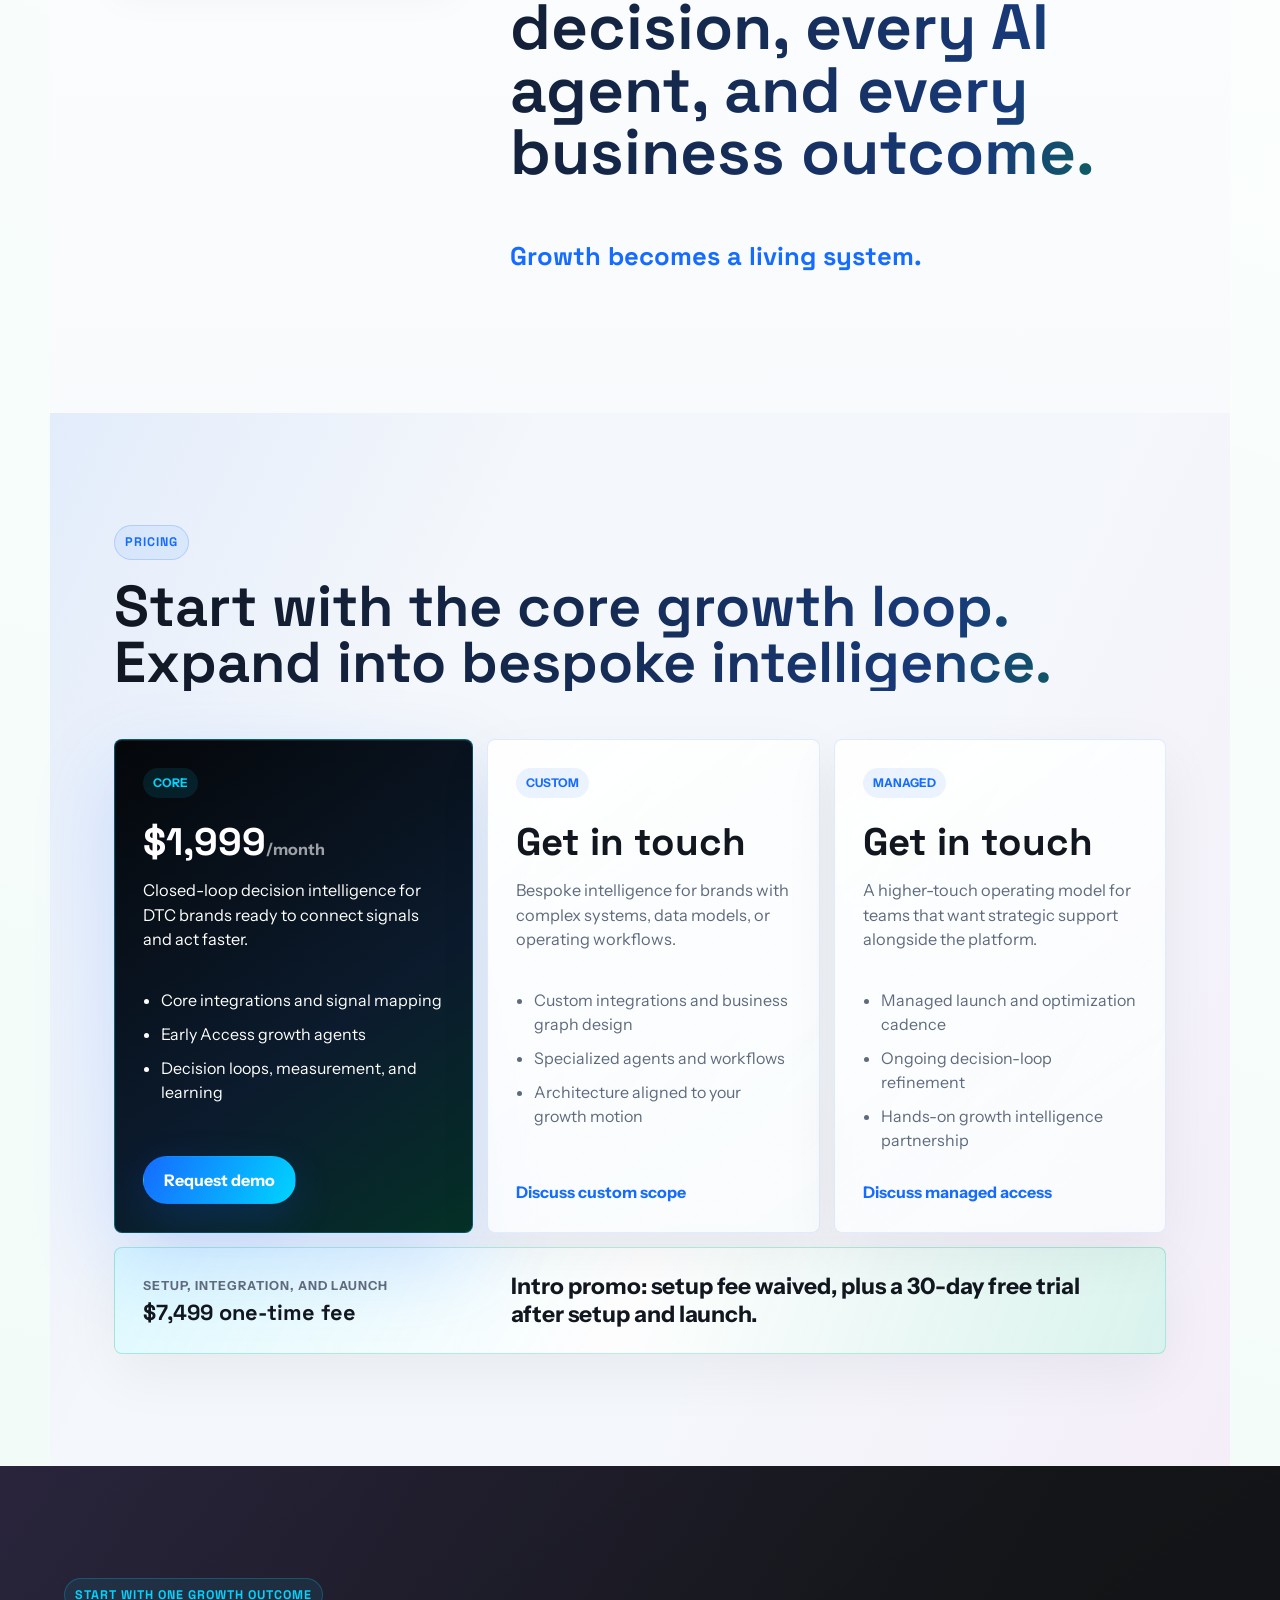
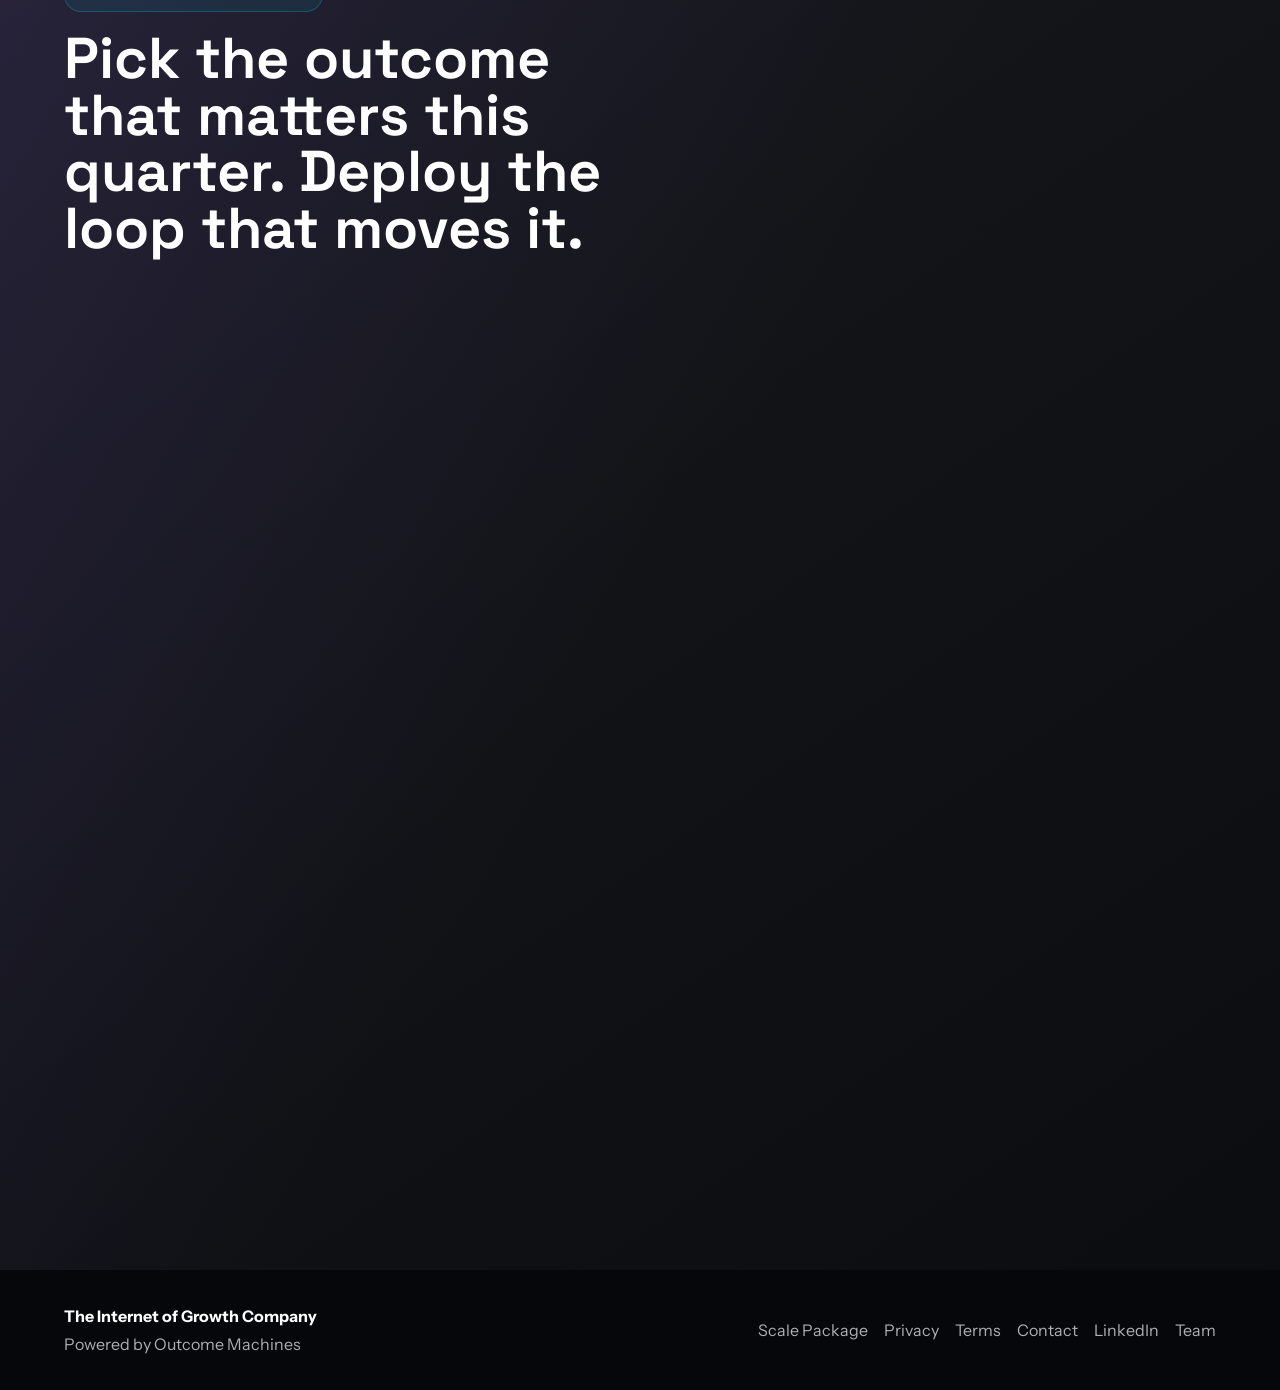
==== commit f5c602c9: "Move Scale Package link and update setup fee" ====
--- a/index.html
+++ b/index.html
@@ -51,7 +51,6 @@
           <a href="#platform">Platform</a>
           <a href="#agents">Agents</a>
           <a href="#outcome-machines">Outcome Machines</a>
-          <a href="/scale.html">Scale Package</a>
           <a href="#pricing">Pricing</a>
           <a href="#vision">Vision</a>
         </nav>
@@ -453,7 +452,7 @@
           <div class="pricing-offer">
             <div>
               <span>Setup, integration, and launch</span>
-              <strong>$4,999 one-time fee</strong>
+              <strong>$7,499 one-time fee</strong>
             </div>
             <p>
               Intro promo: setup fee waived, plus a 30-day free trial after setup and launch.
@@ -488,6 +487,7 @@
           <a href="https://OutcomeMachines.com" target="_blank" rel="noopener noreferrer">Powered by Outcome Machines</a>
         </div>
         <nav aria-label="Footer navigation">
+          <a href="/scale.html">Scale Package</a>
           <a href="/privacy-policy.html">Privacy</a>
           <a href="/terms-of-use.html">Terms</a>
           <a href="mailto:hello@internetofgrowth.com">Contact</a>
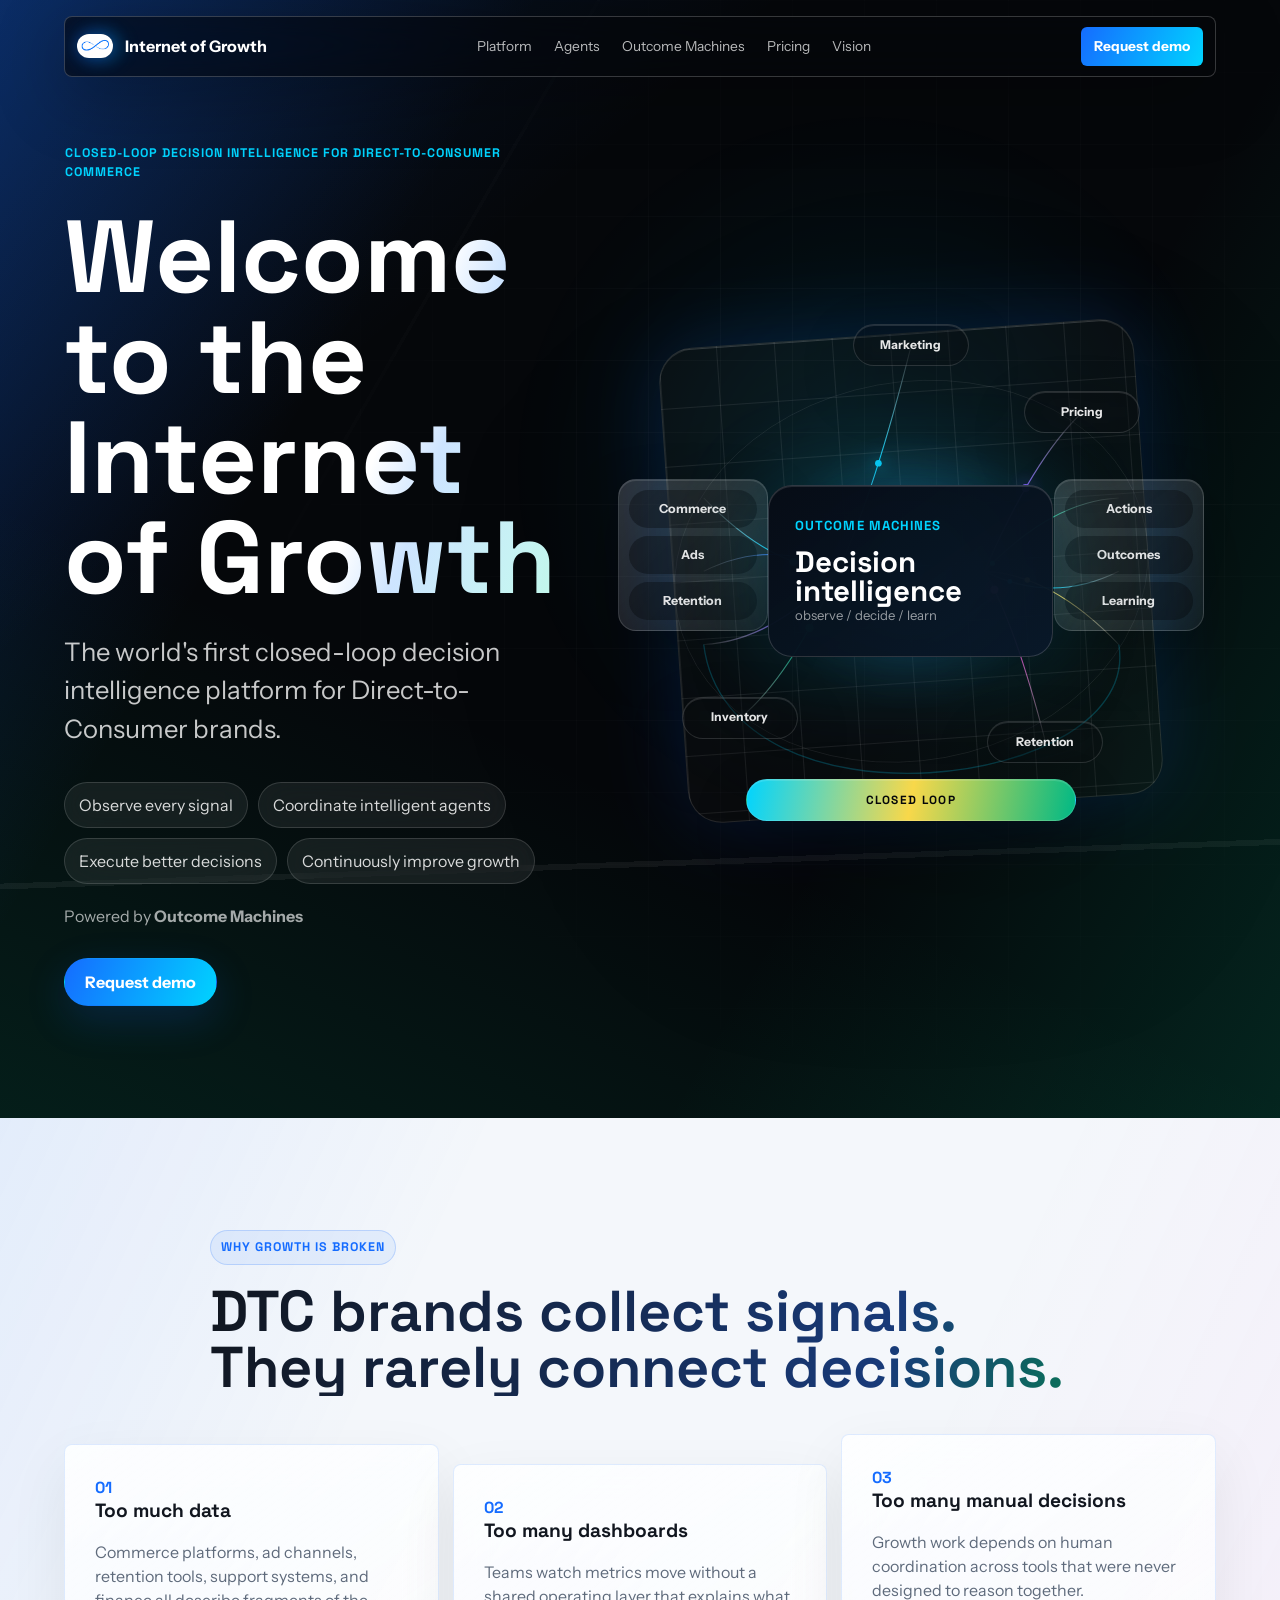
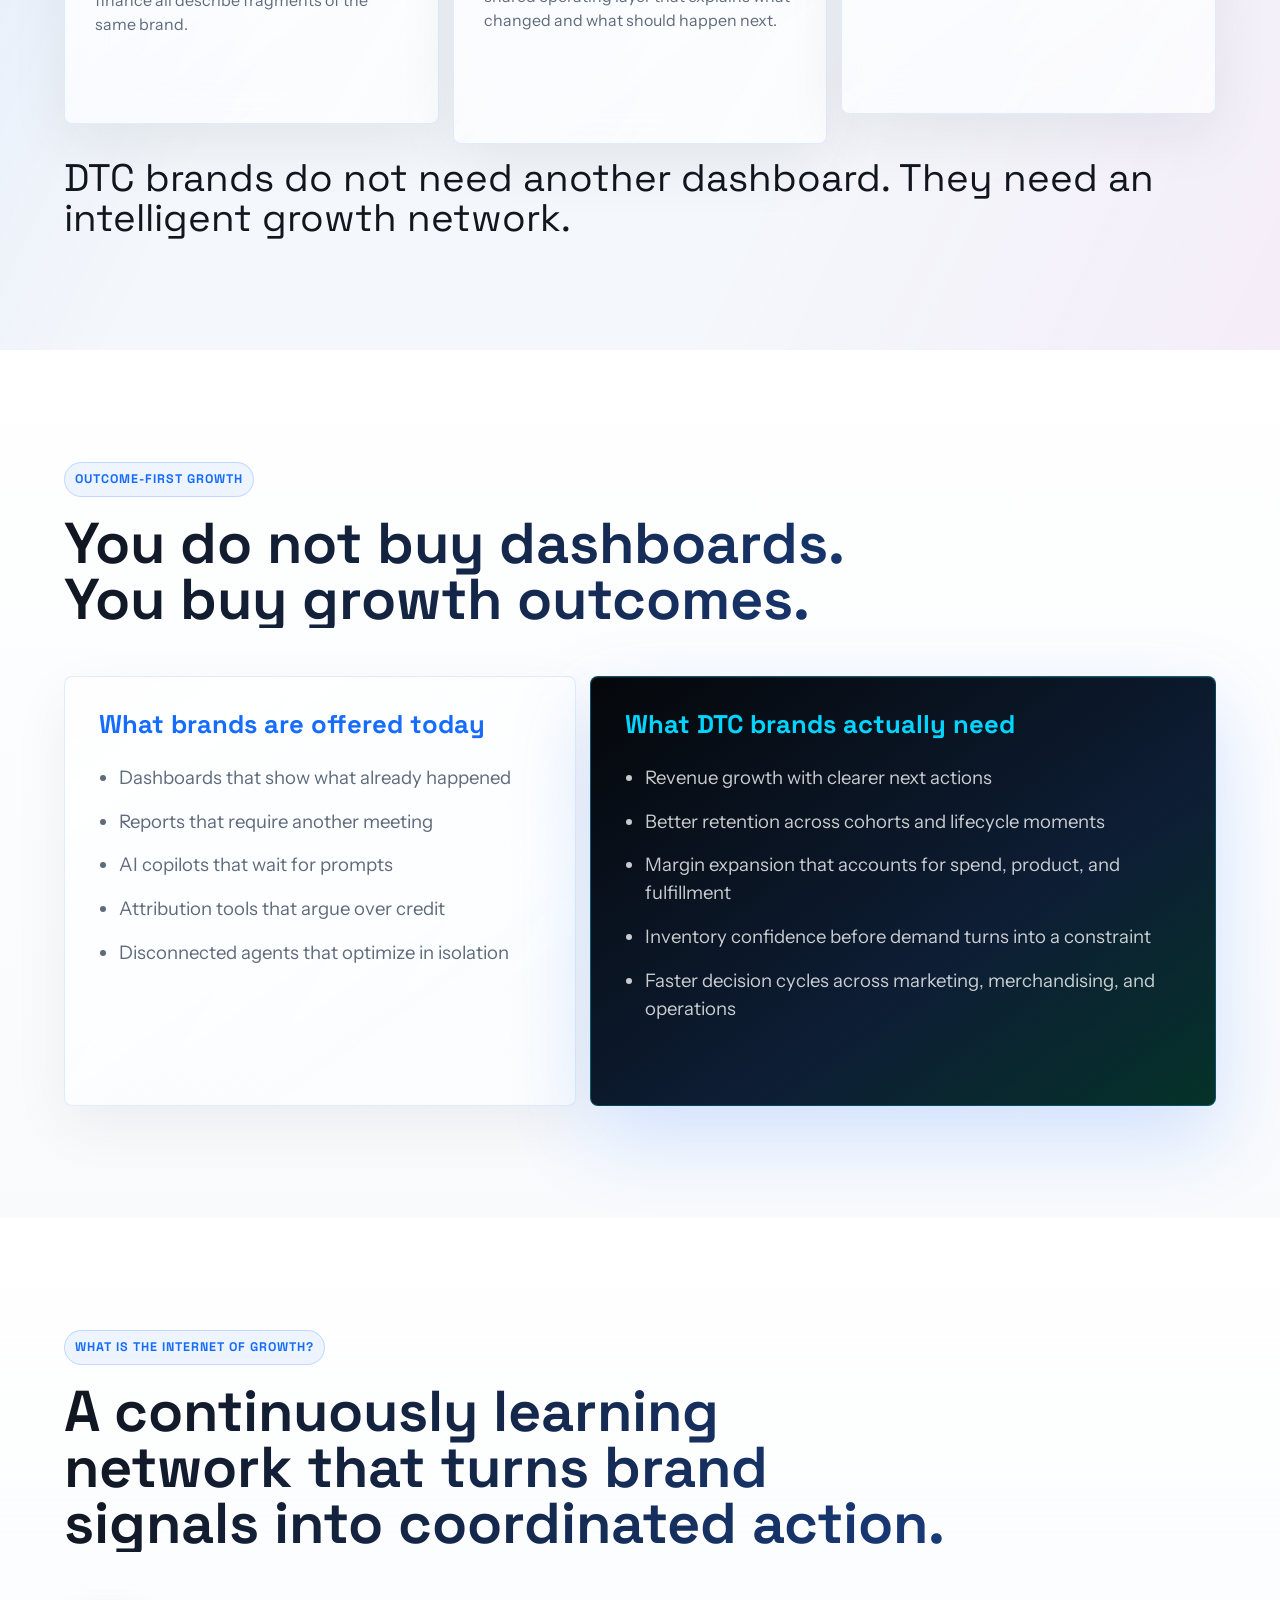
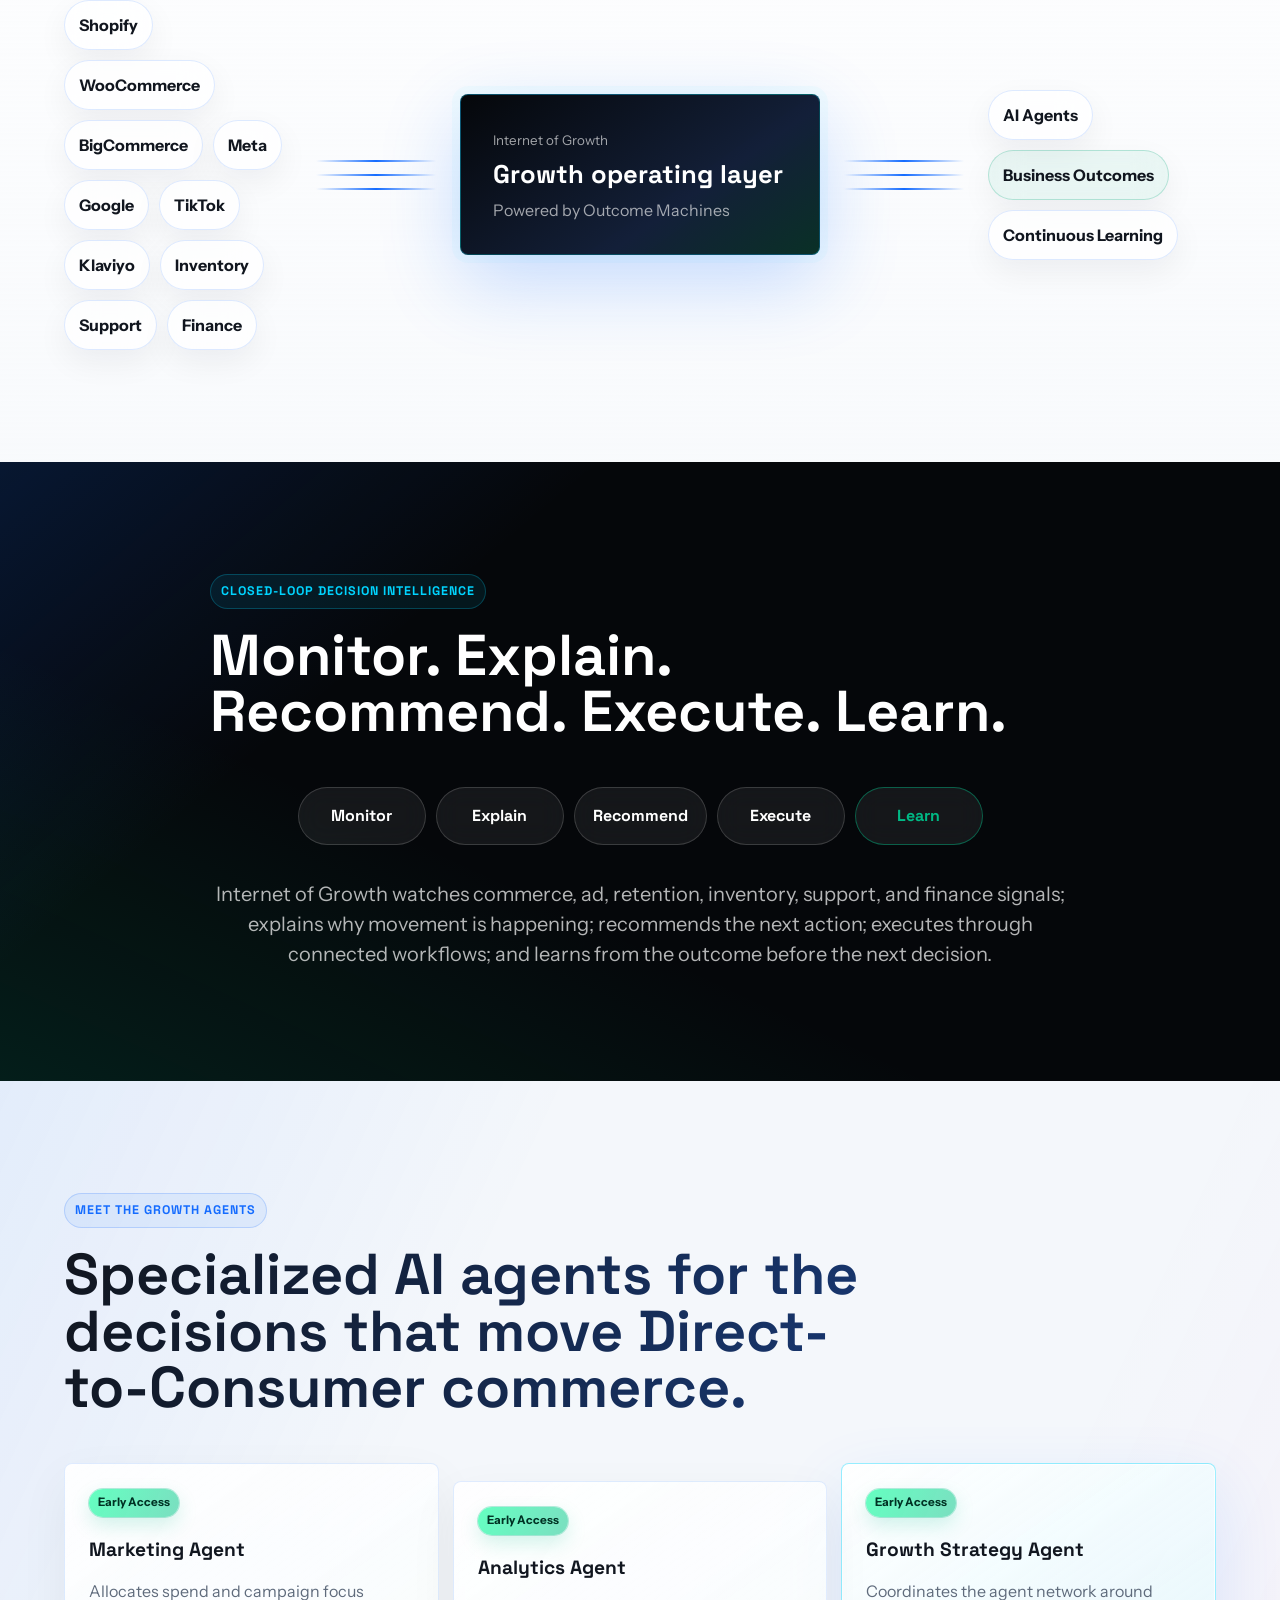
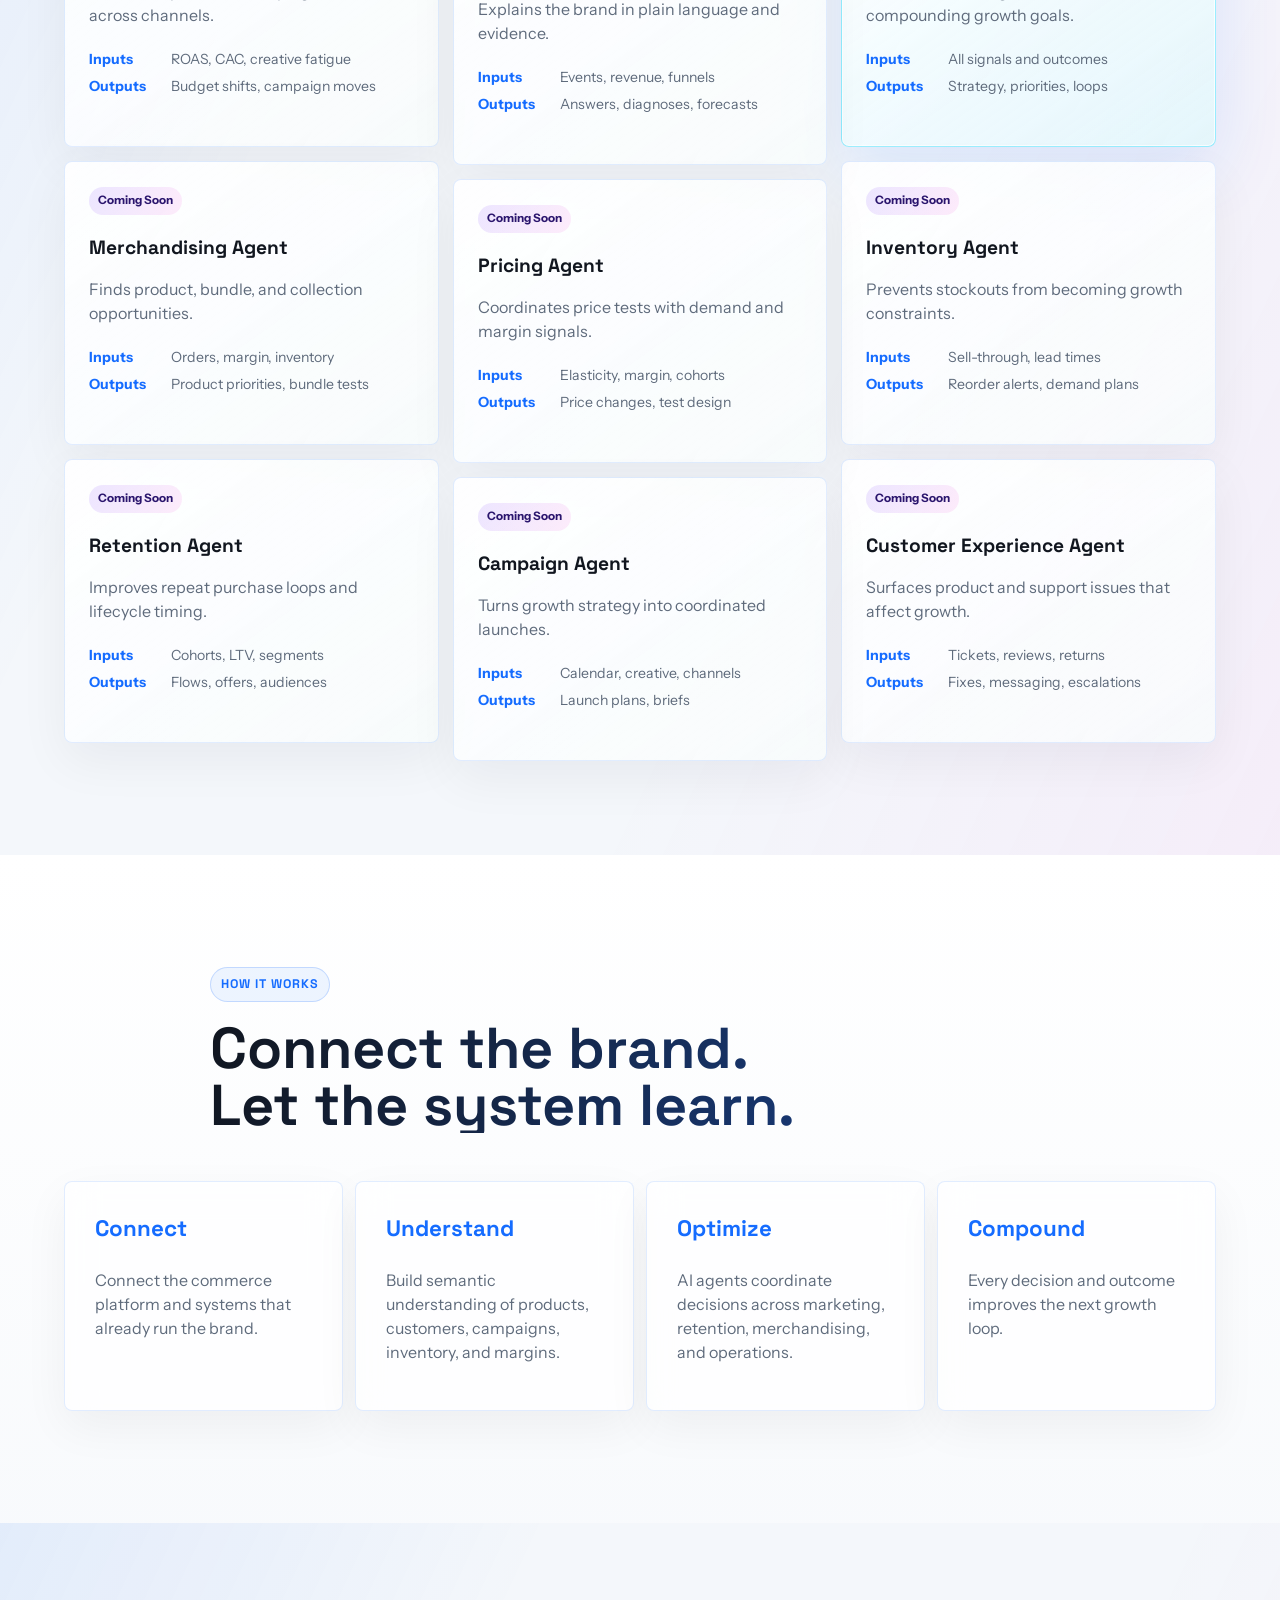
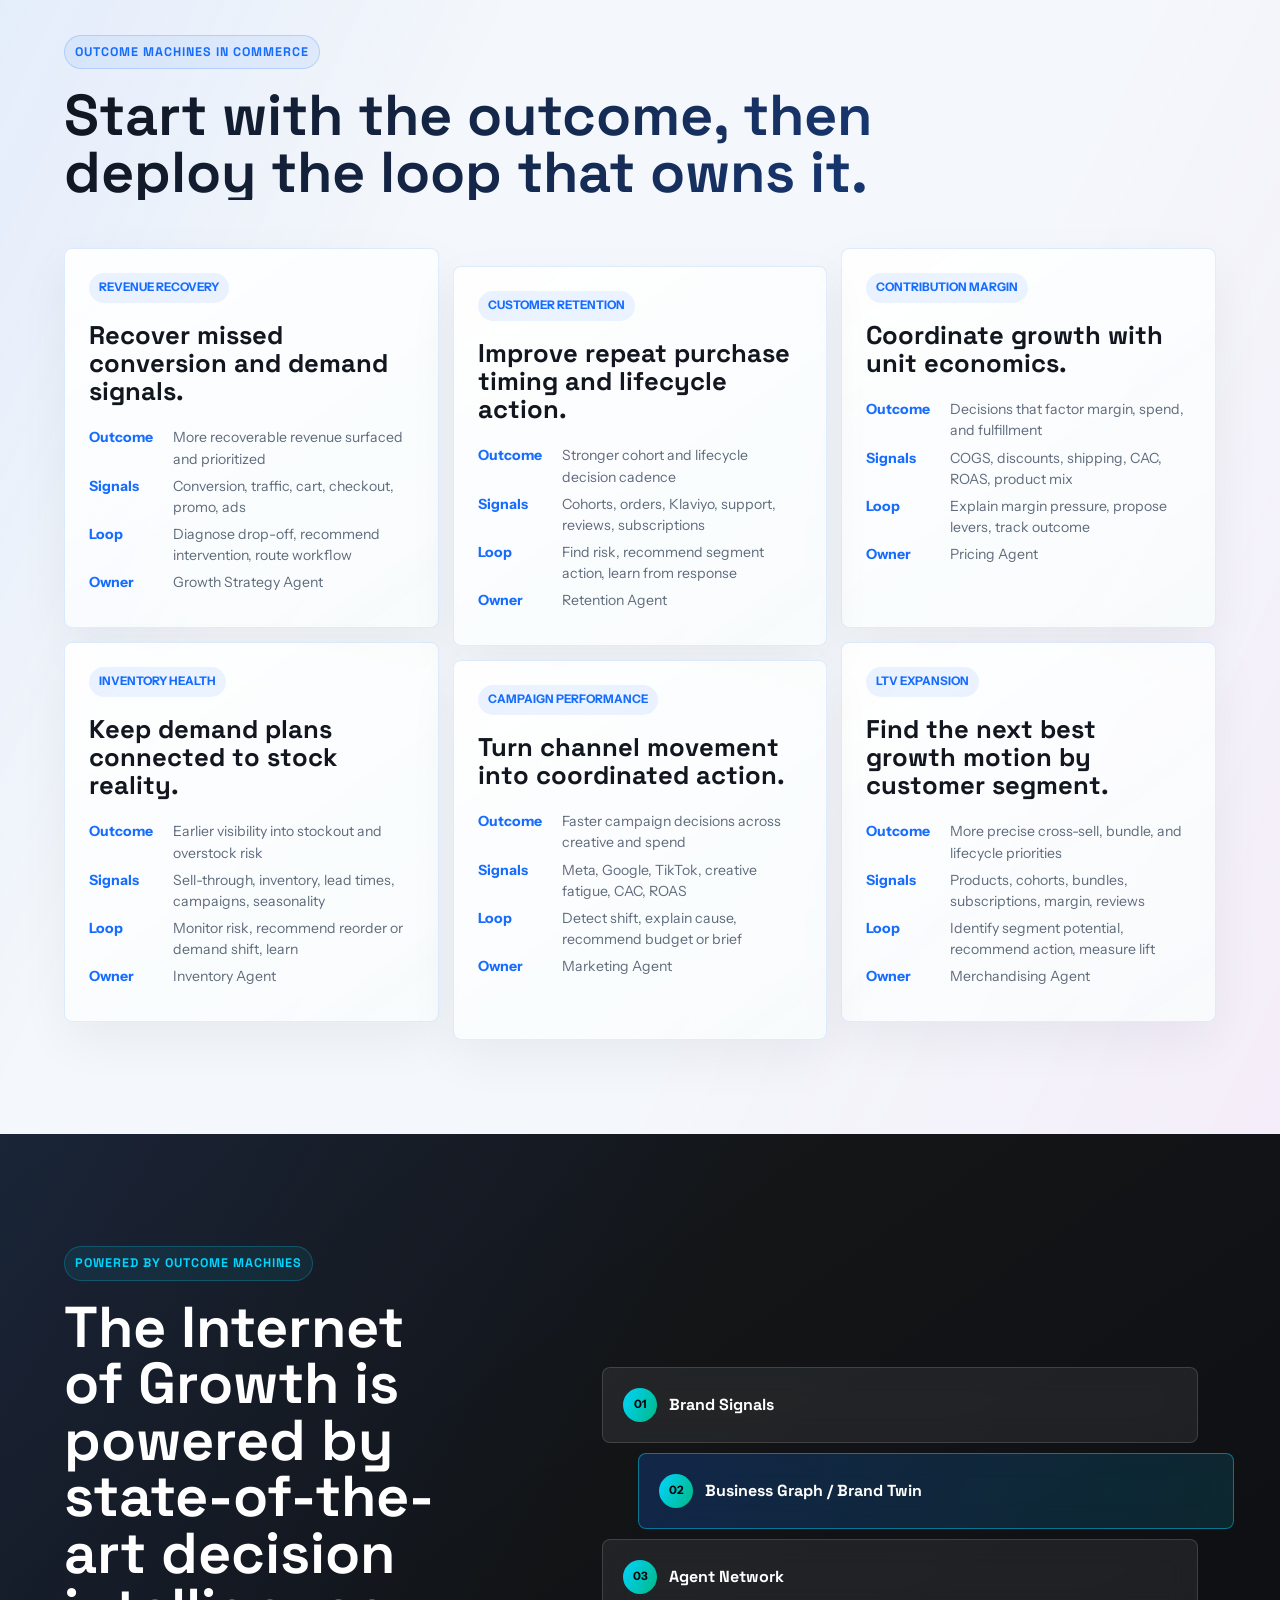
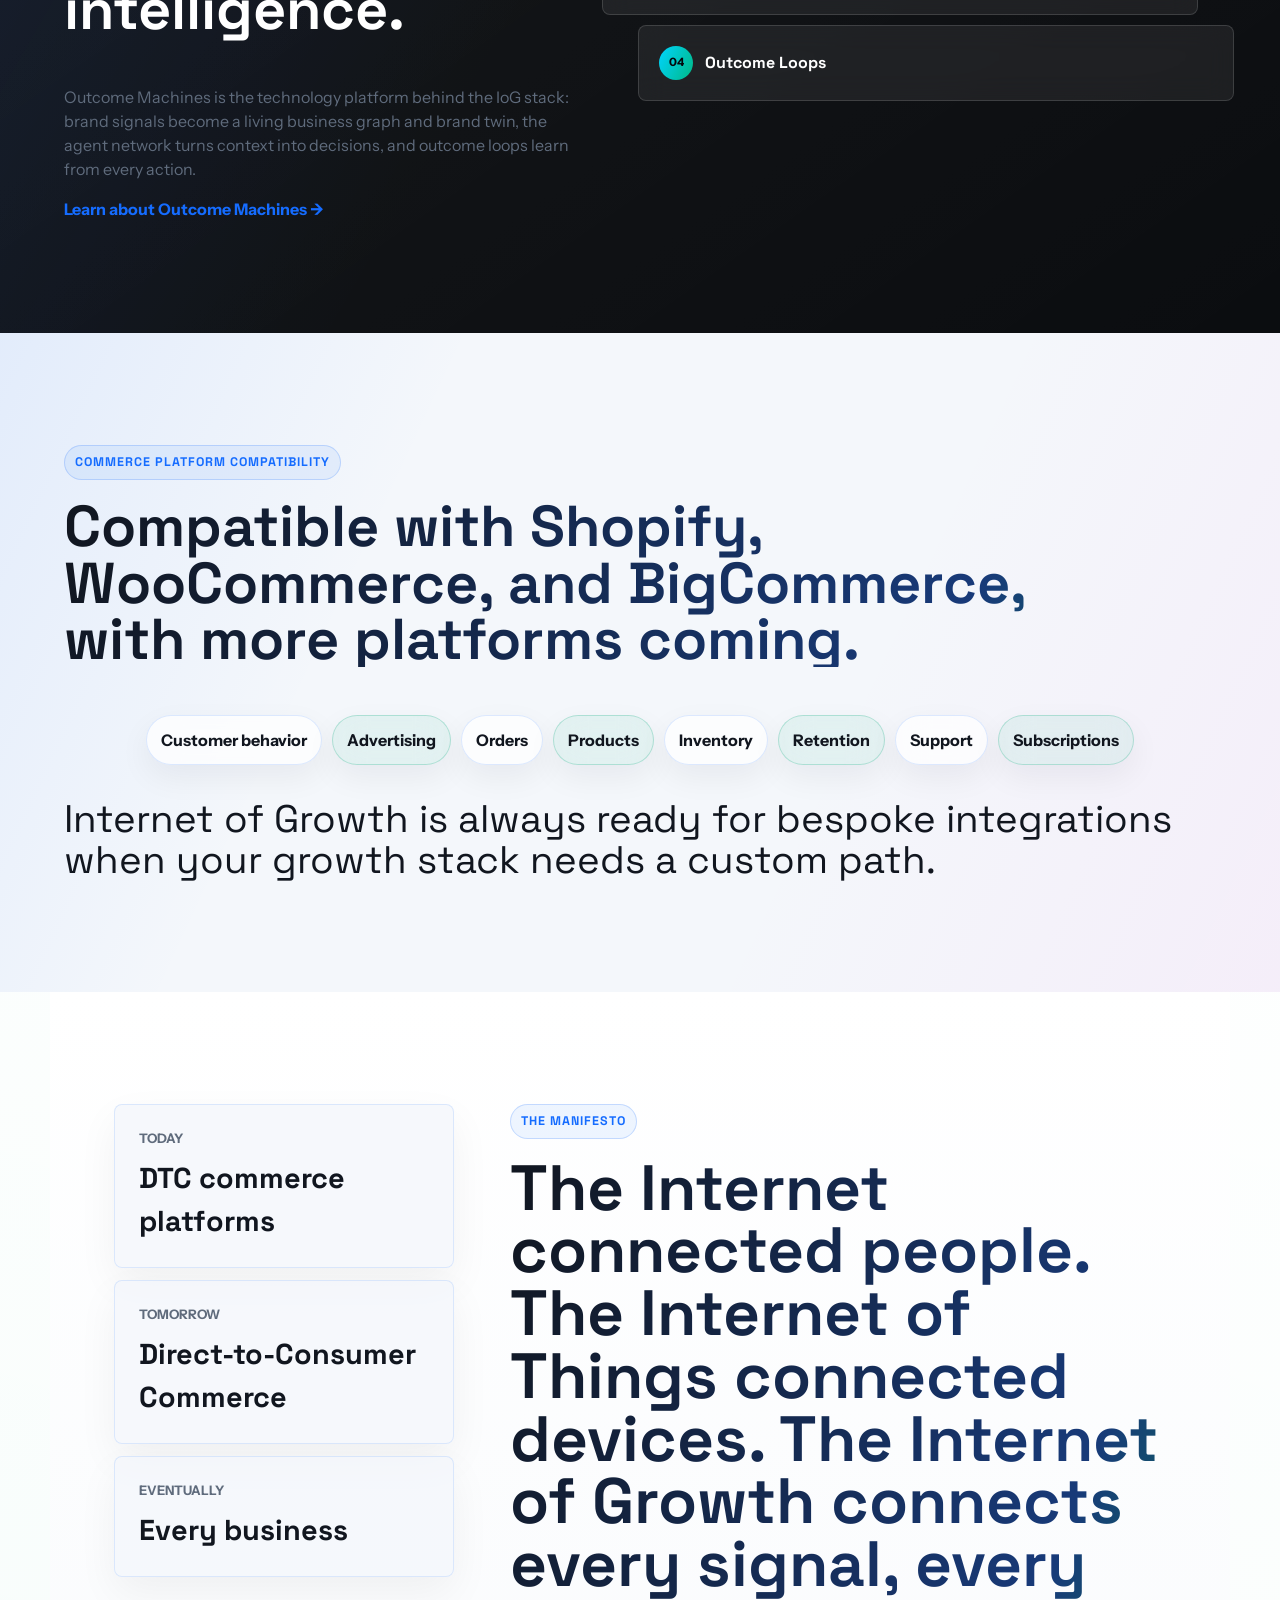
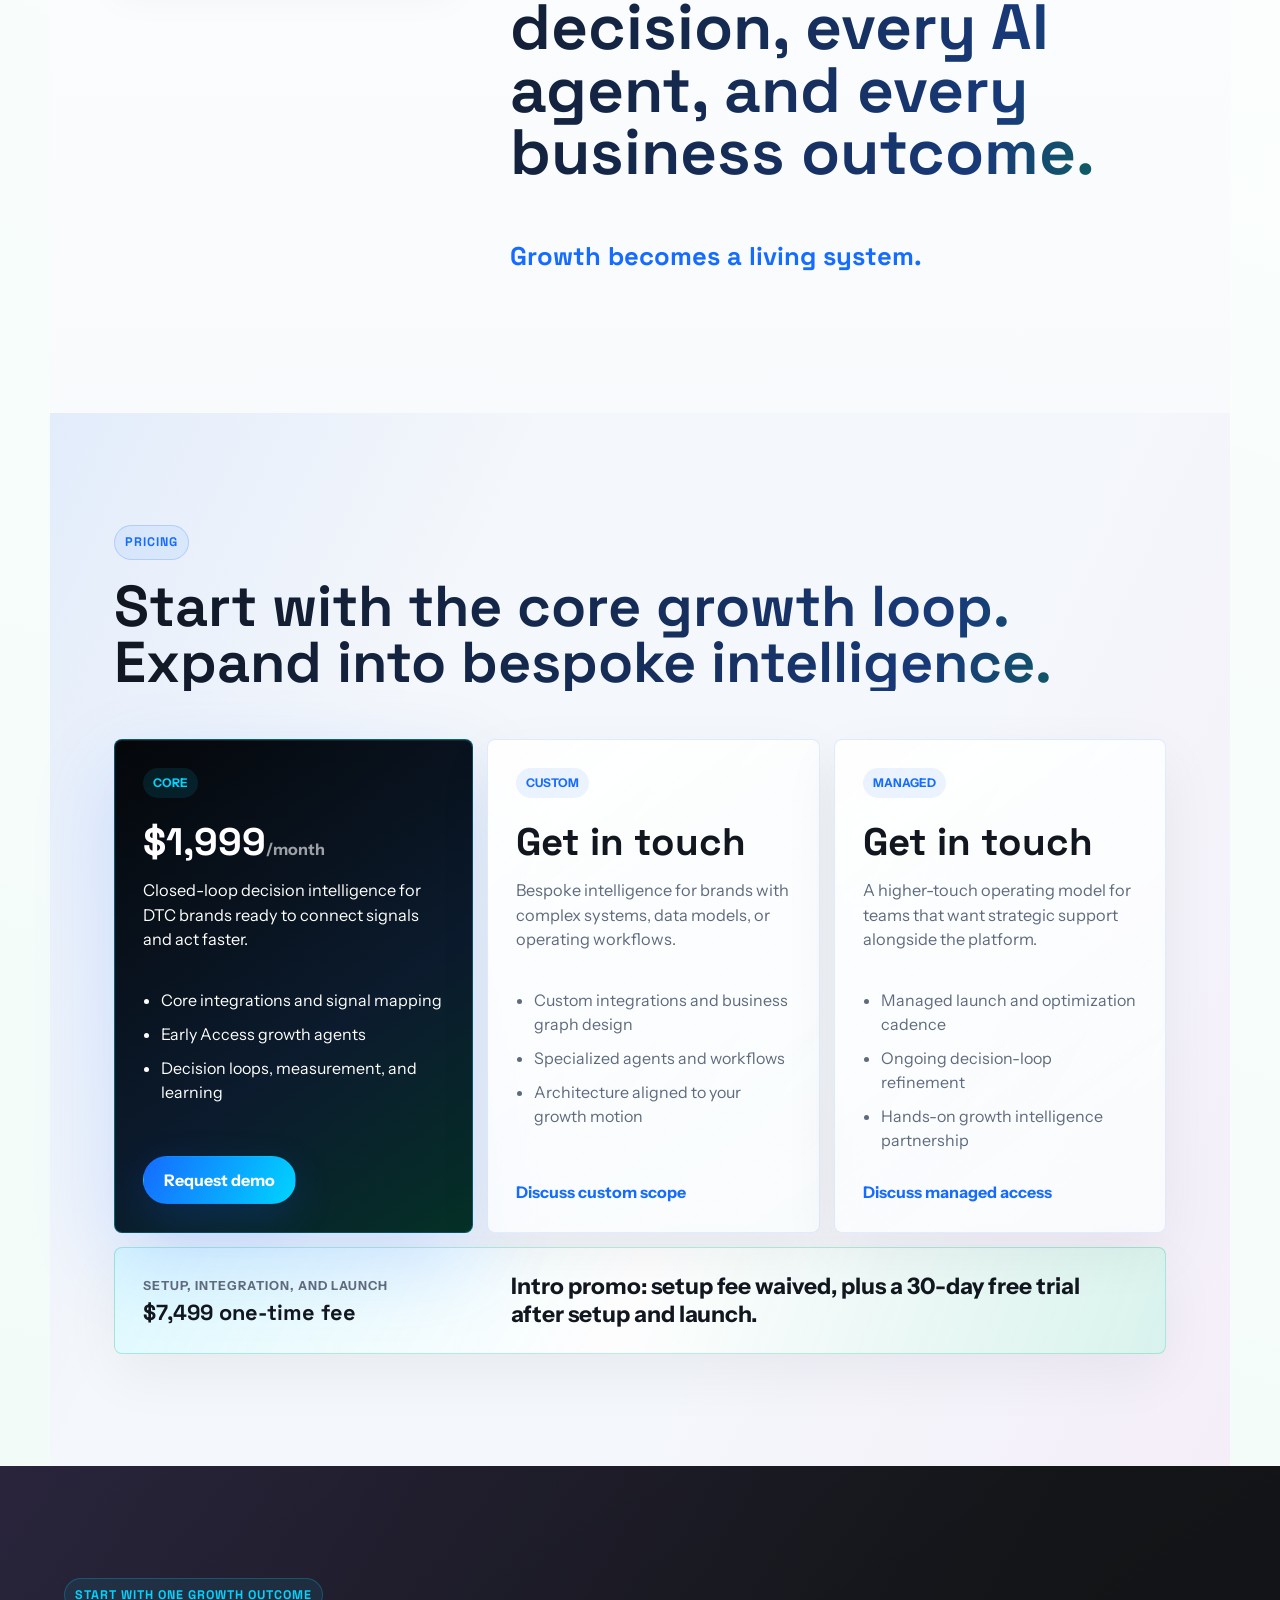
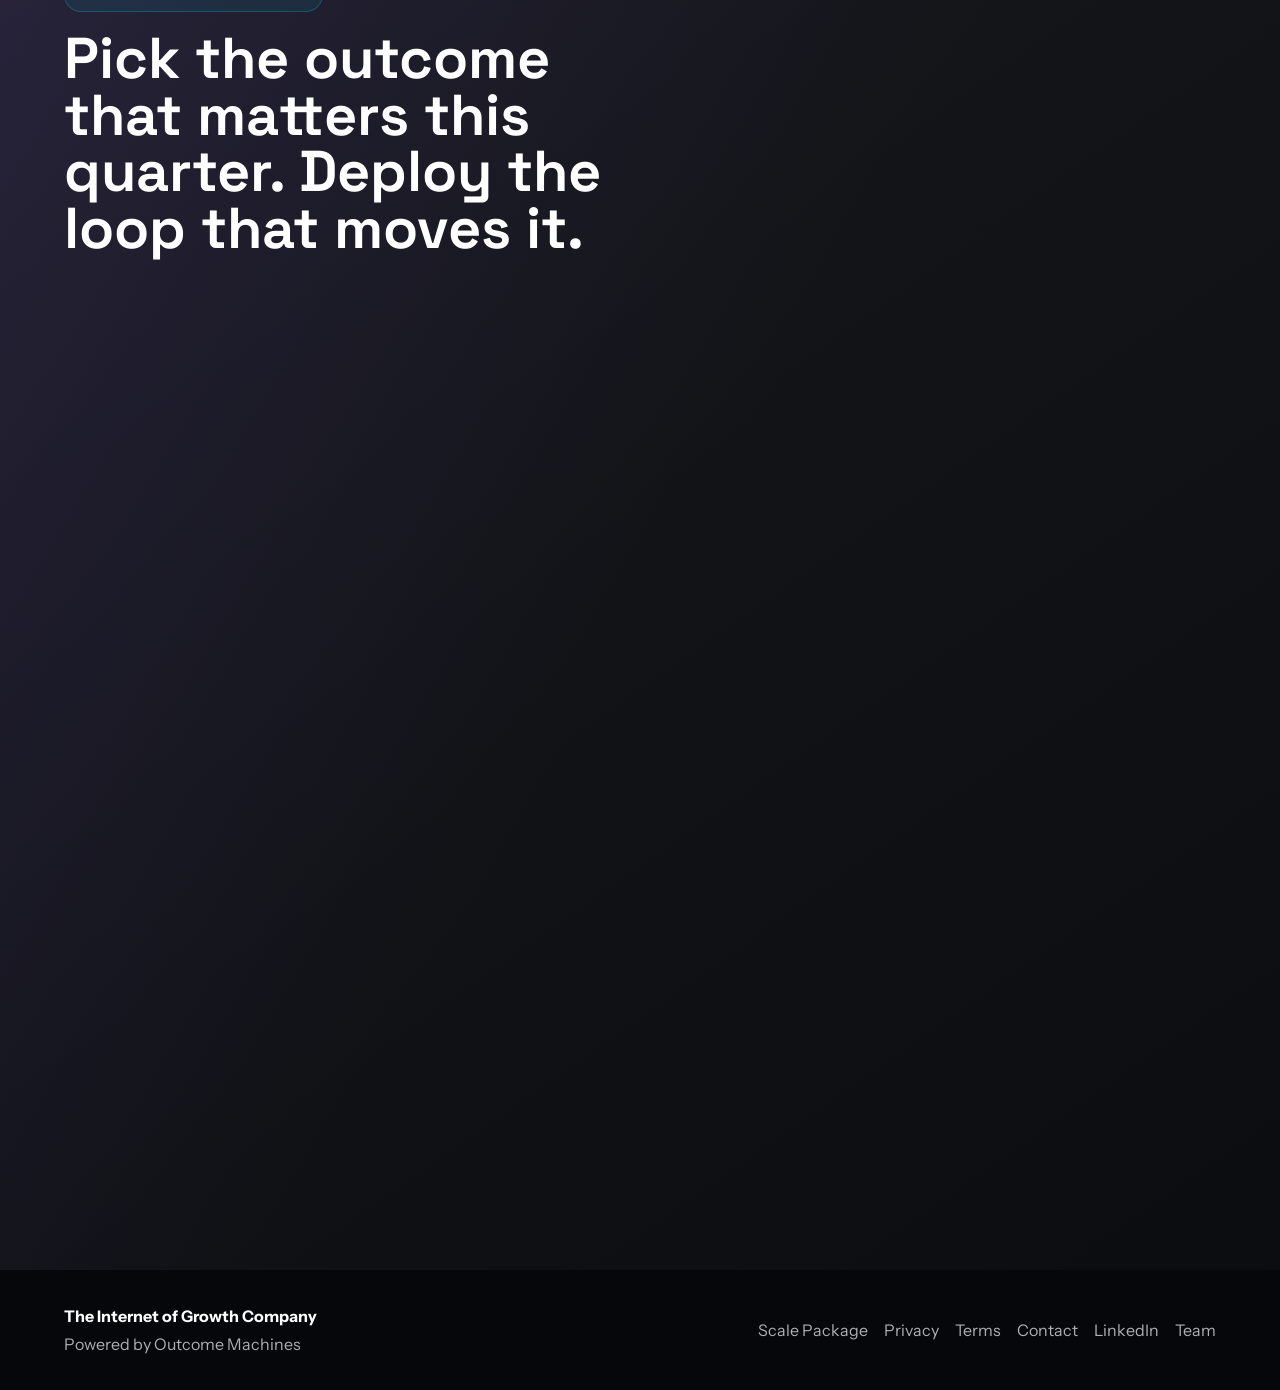
==== commit a79cc7a7: "Add on-site Scale Package application flow" ====
--- a/index.html
+++ b/index.html
@@ -475,7 +475,7 @@
               marginheight="0"
               marginwidth="0"
               scrolling="no"
-              title="Internet of Growth early access form"
+              title="Internet of Growth Special Access form"
             ></iframe>
           </div>
         </section>
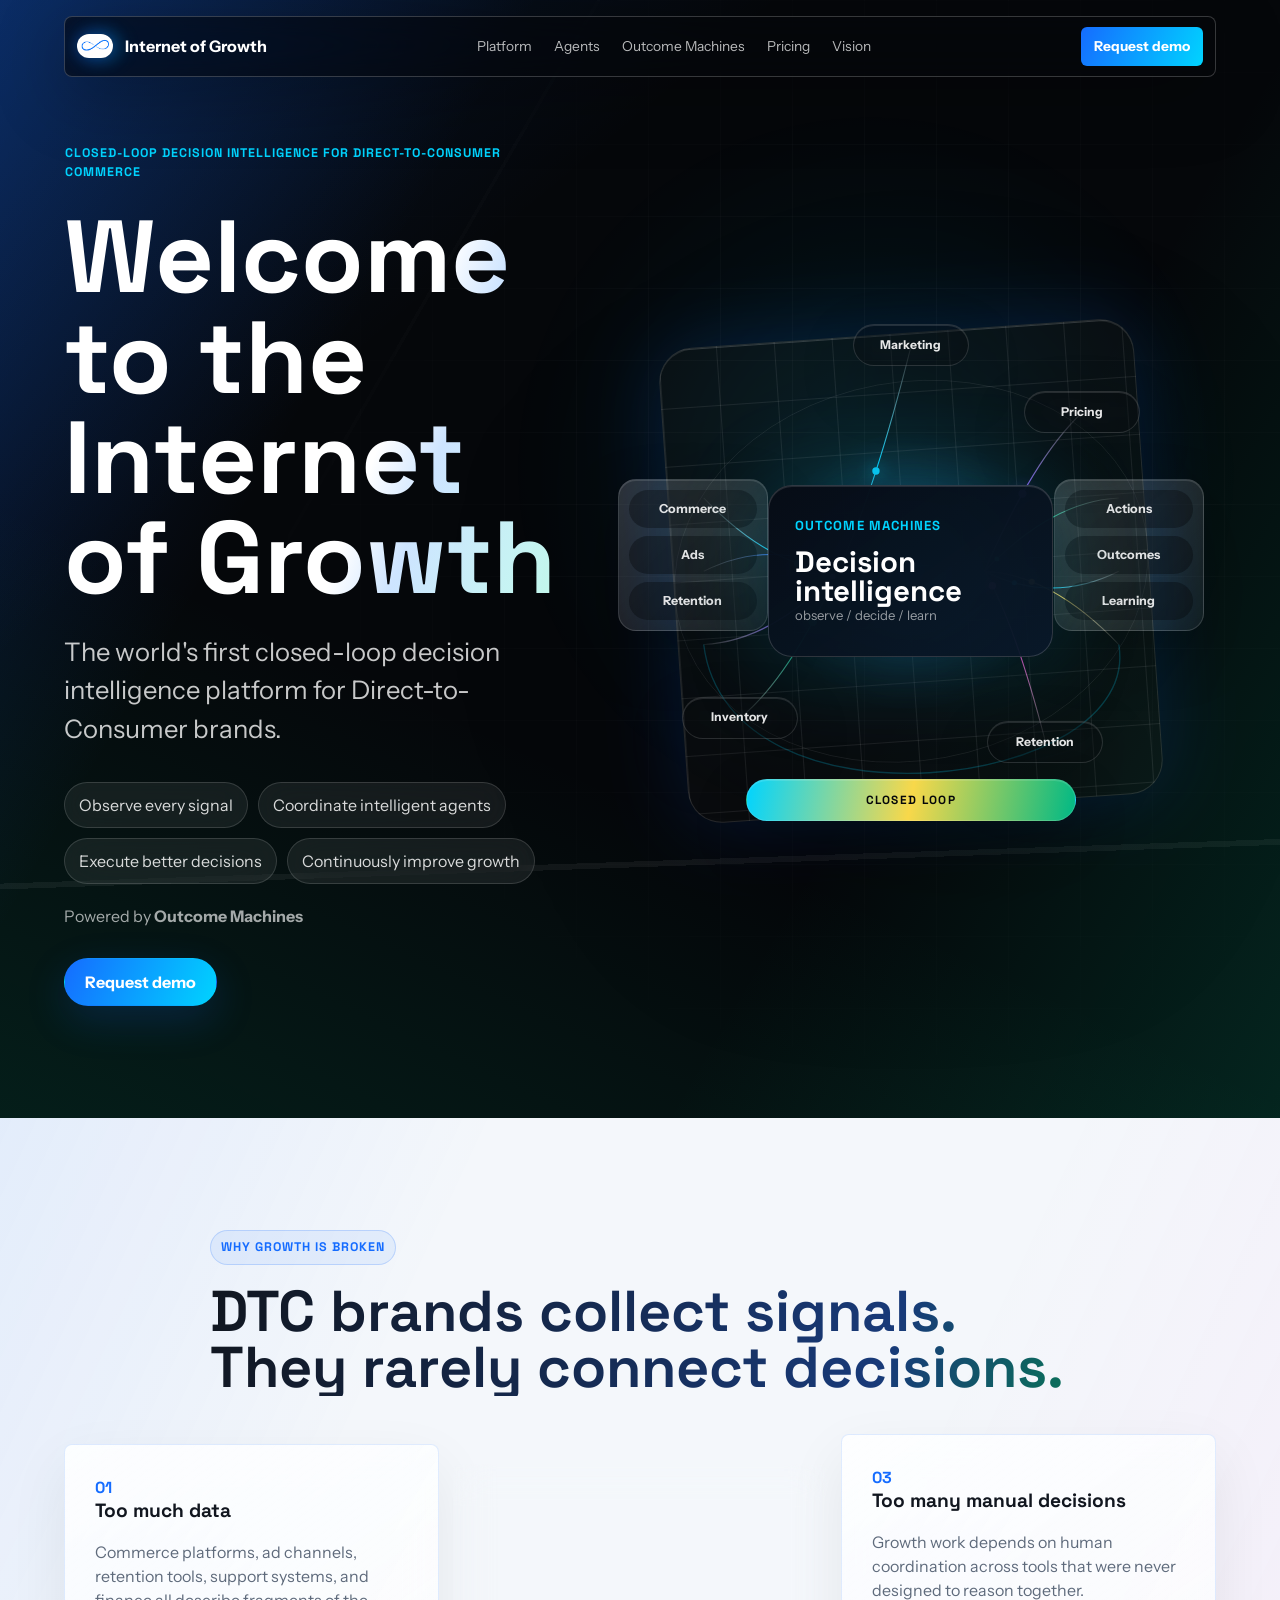
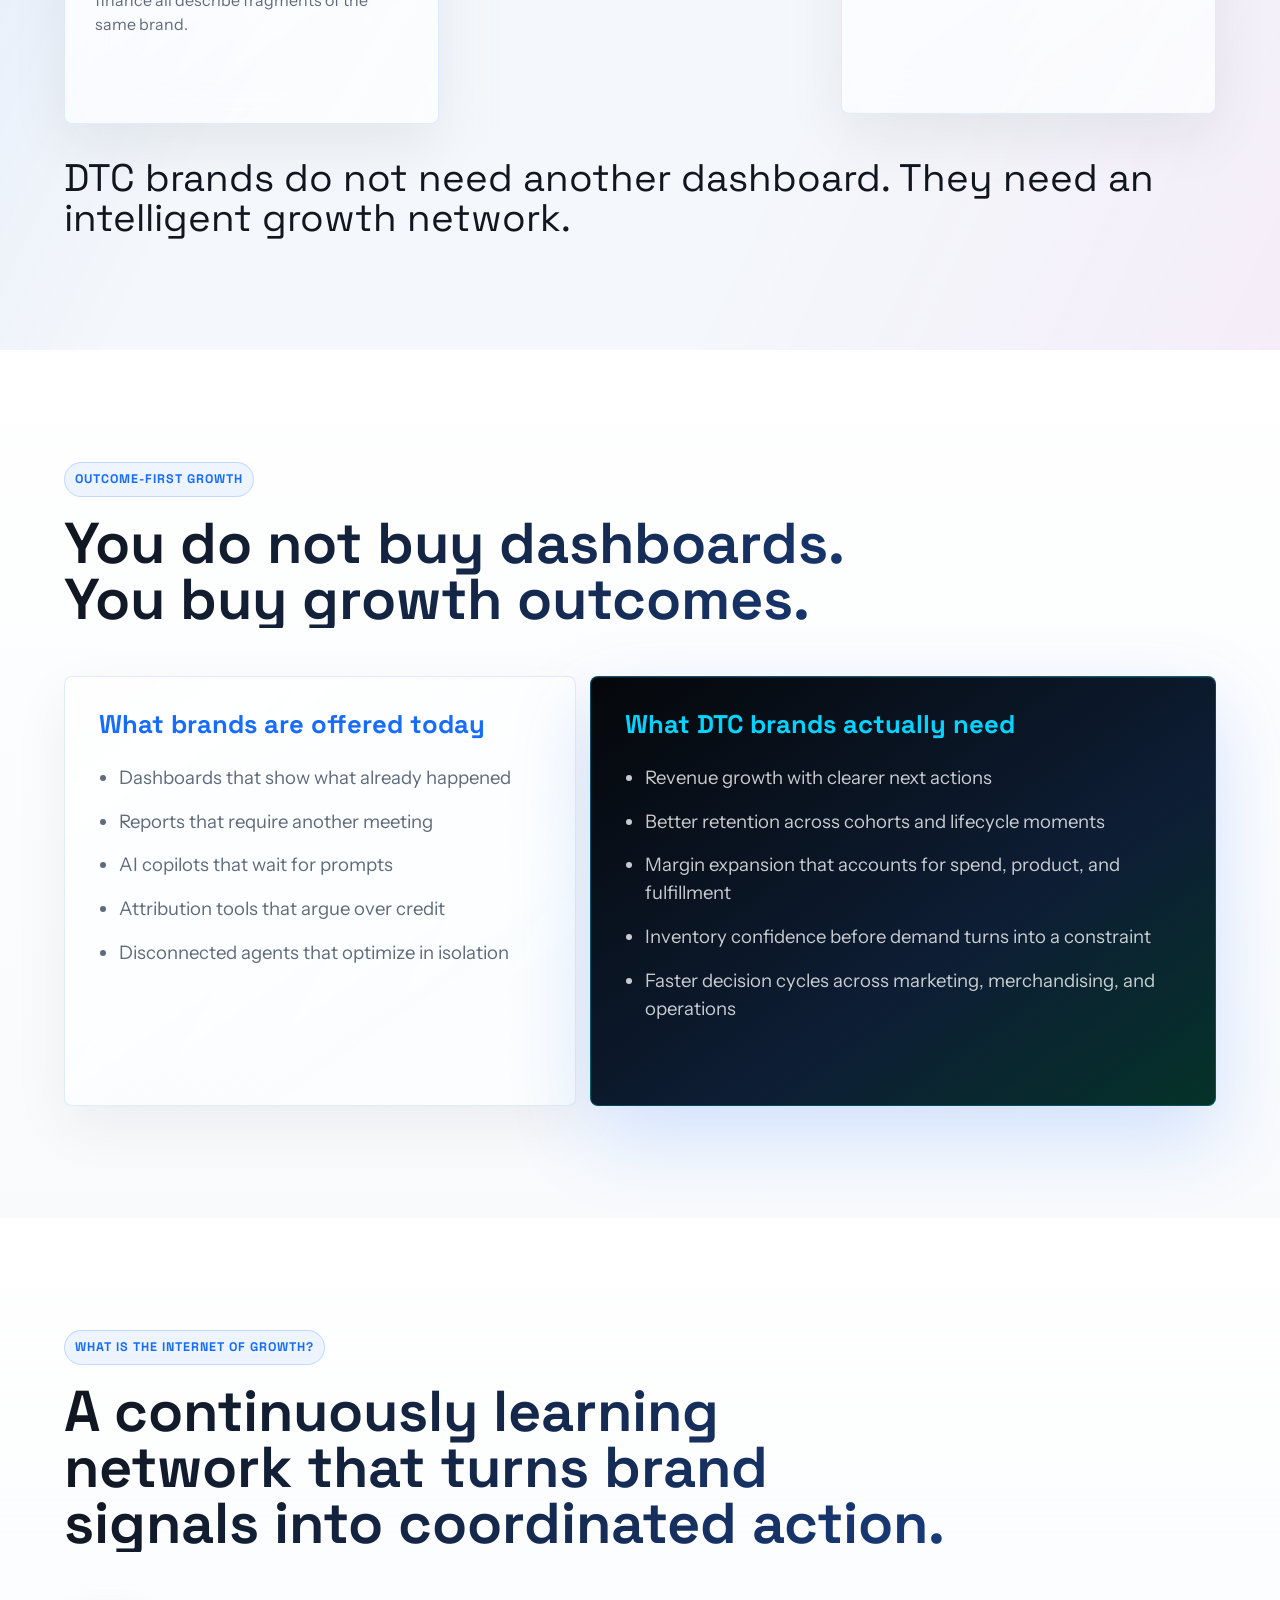
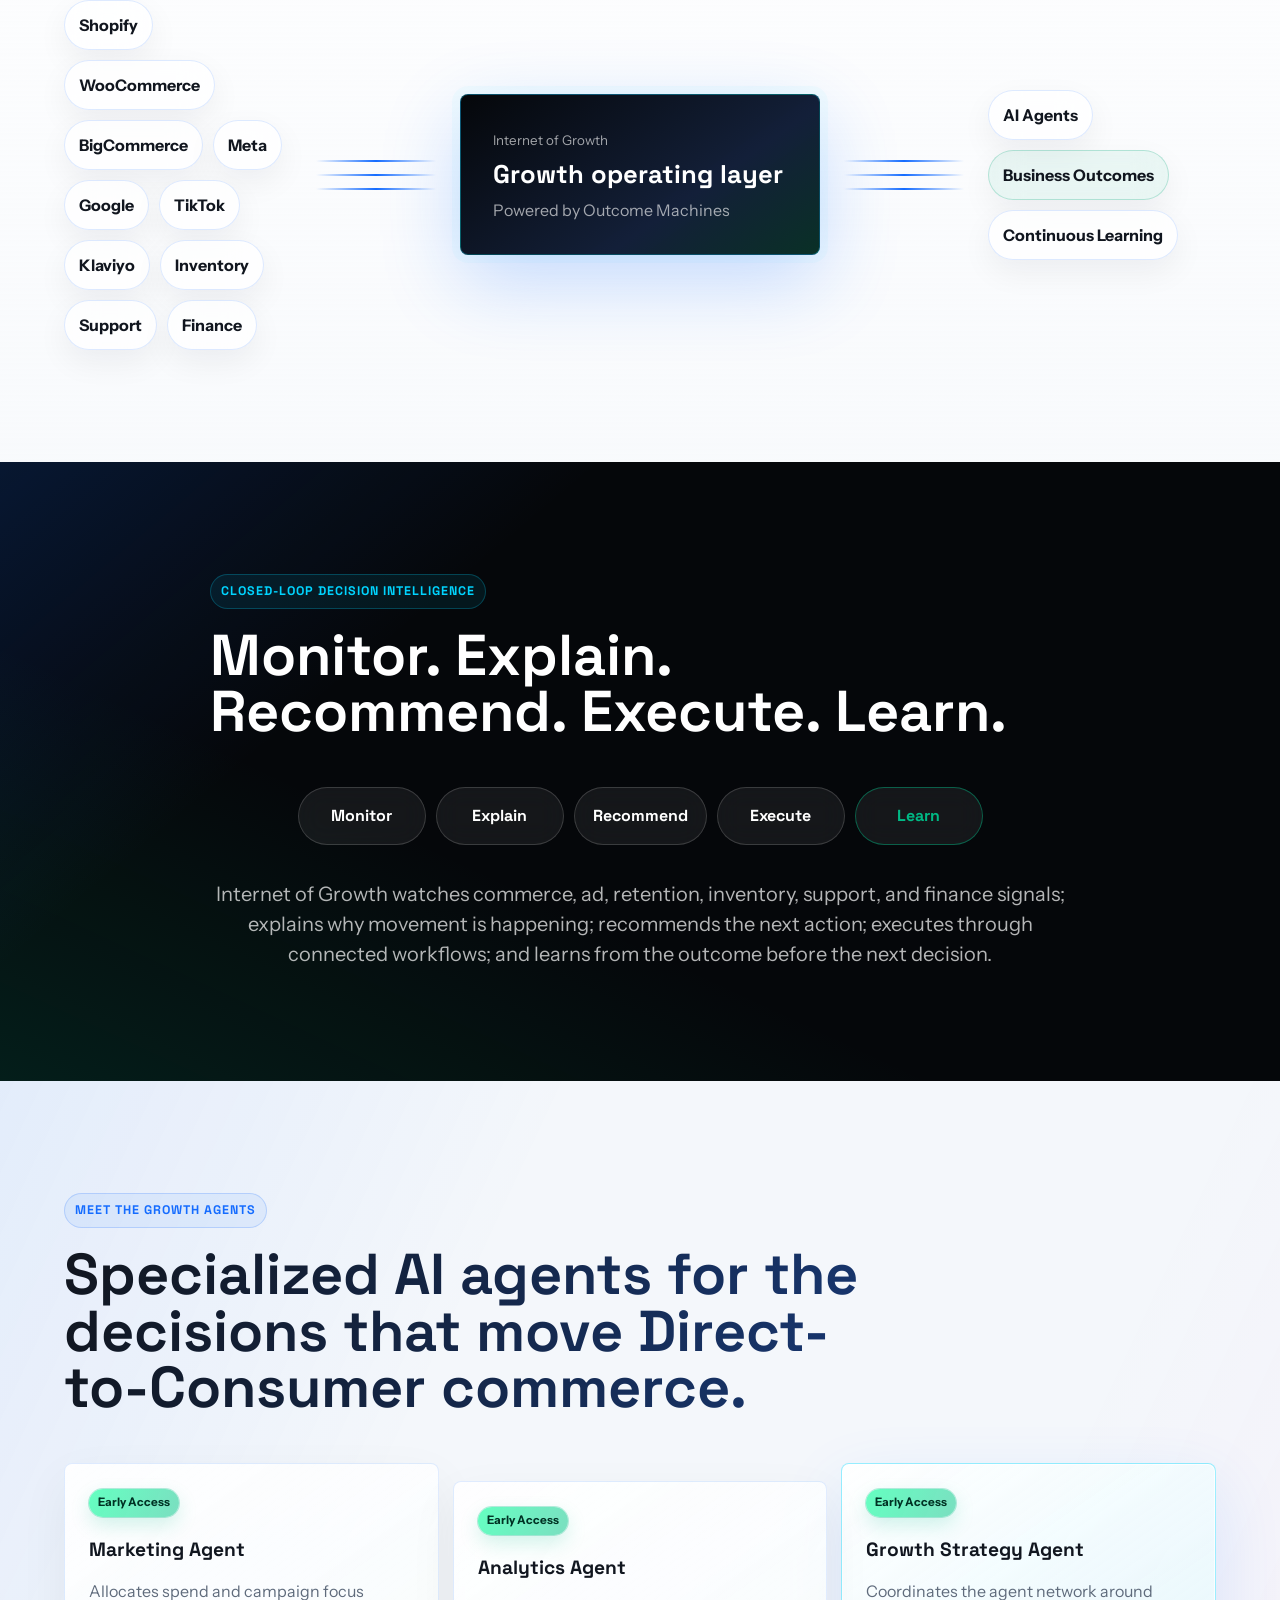
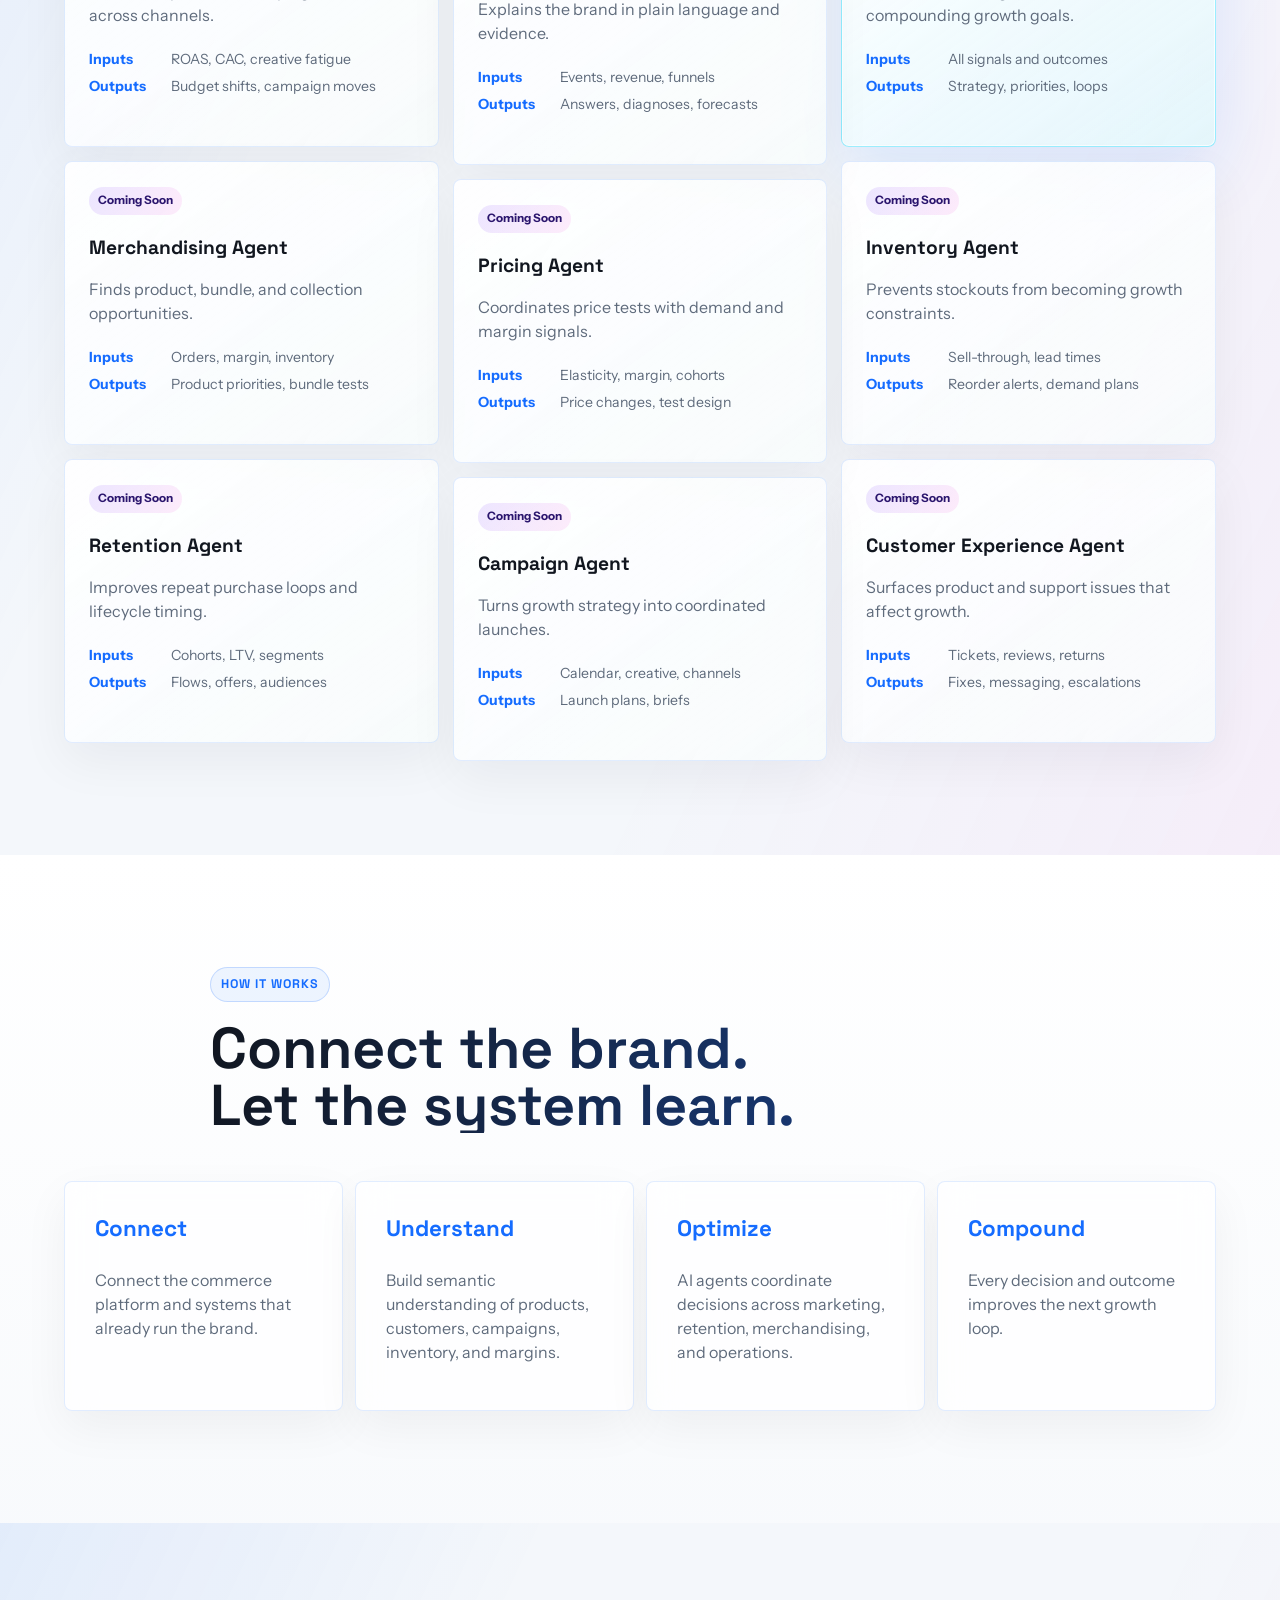
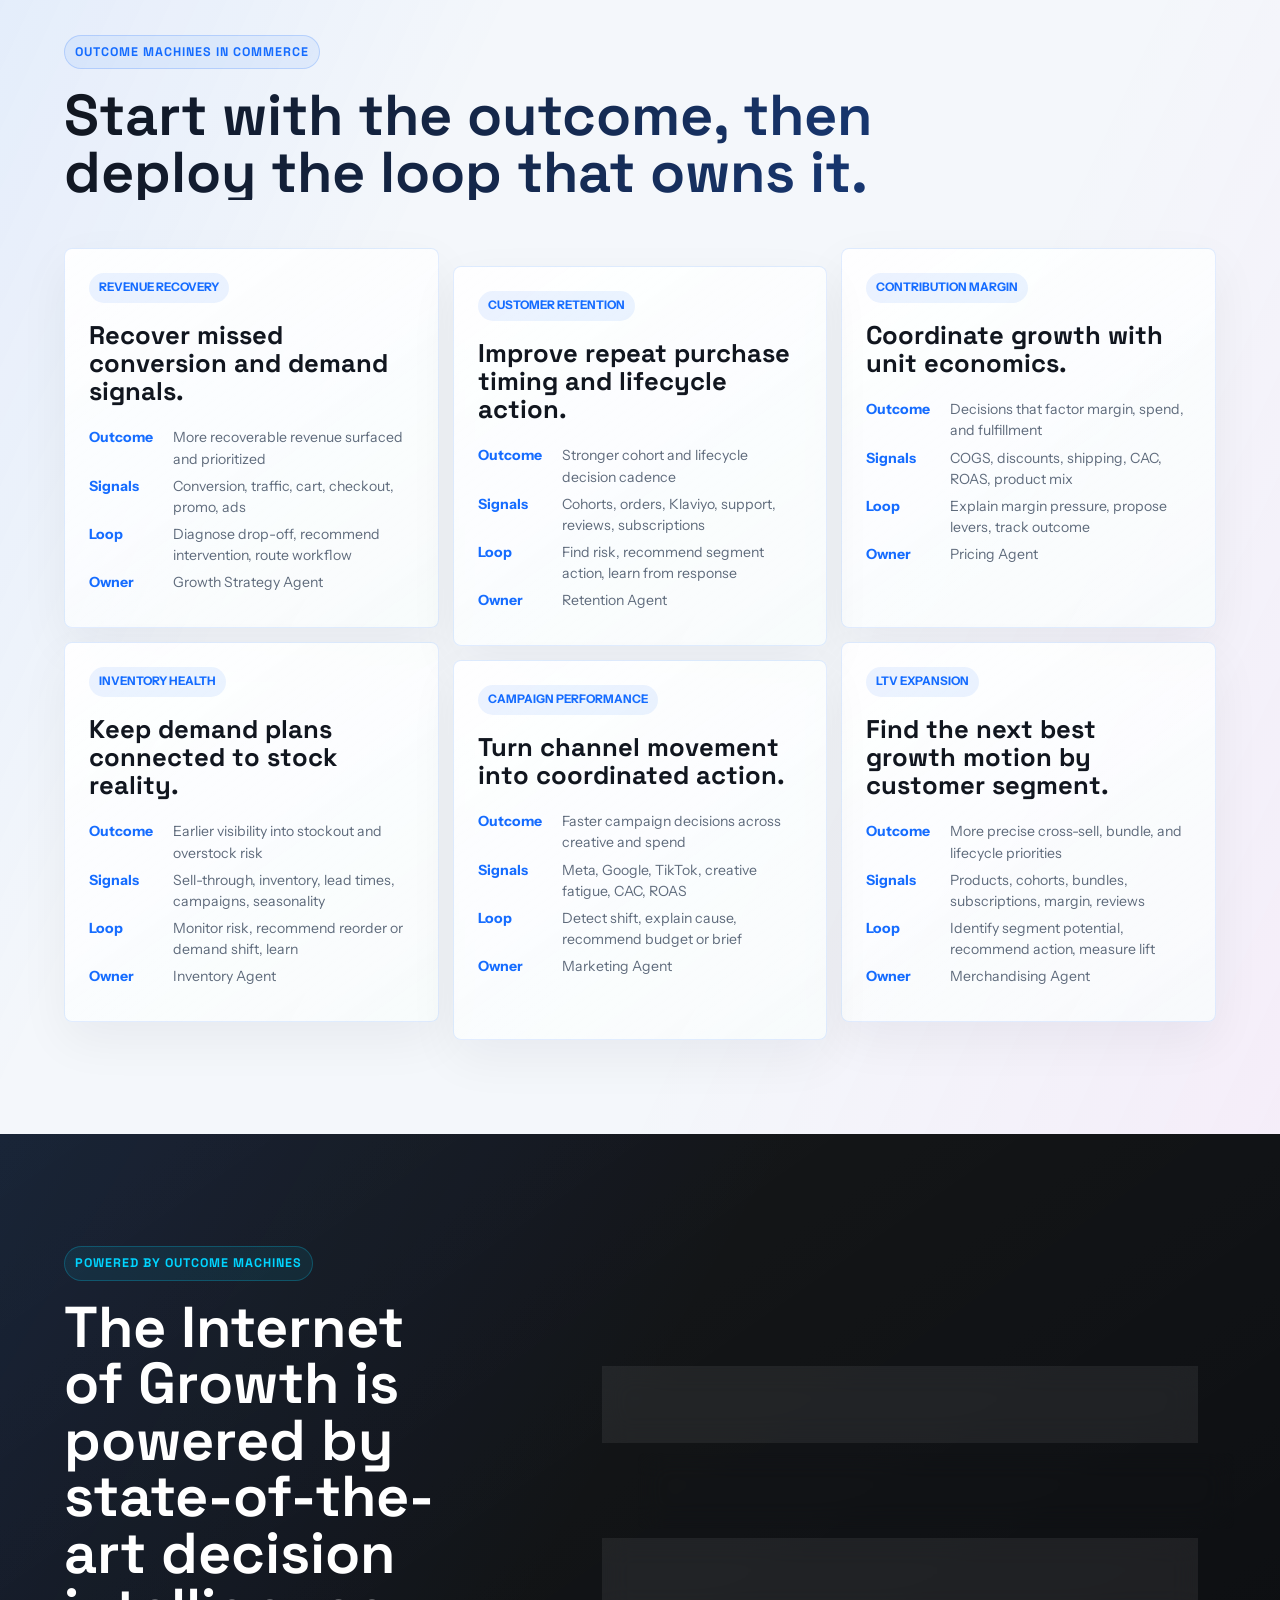
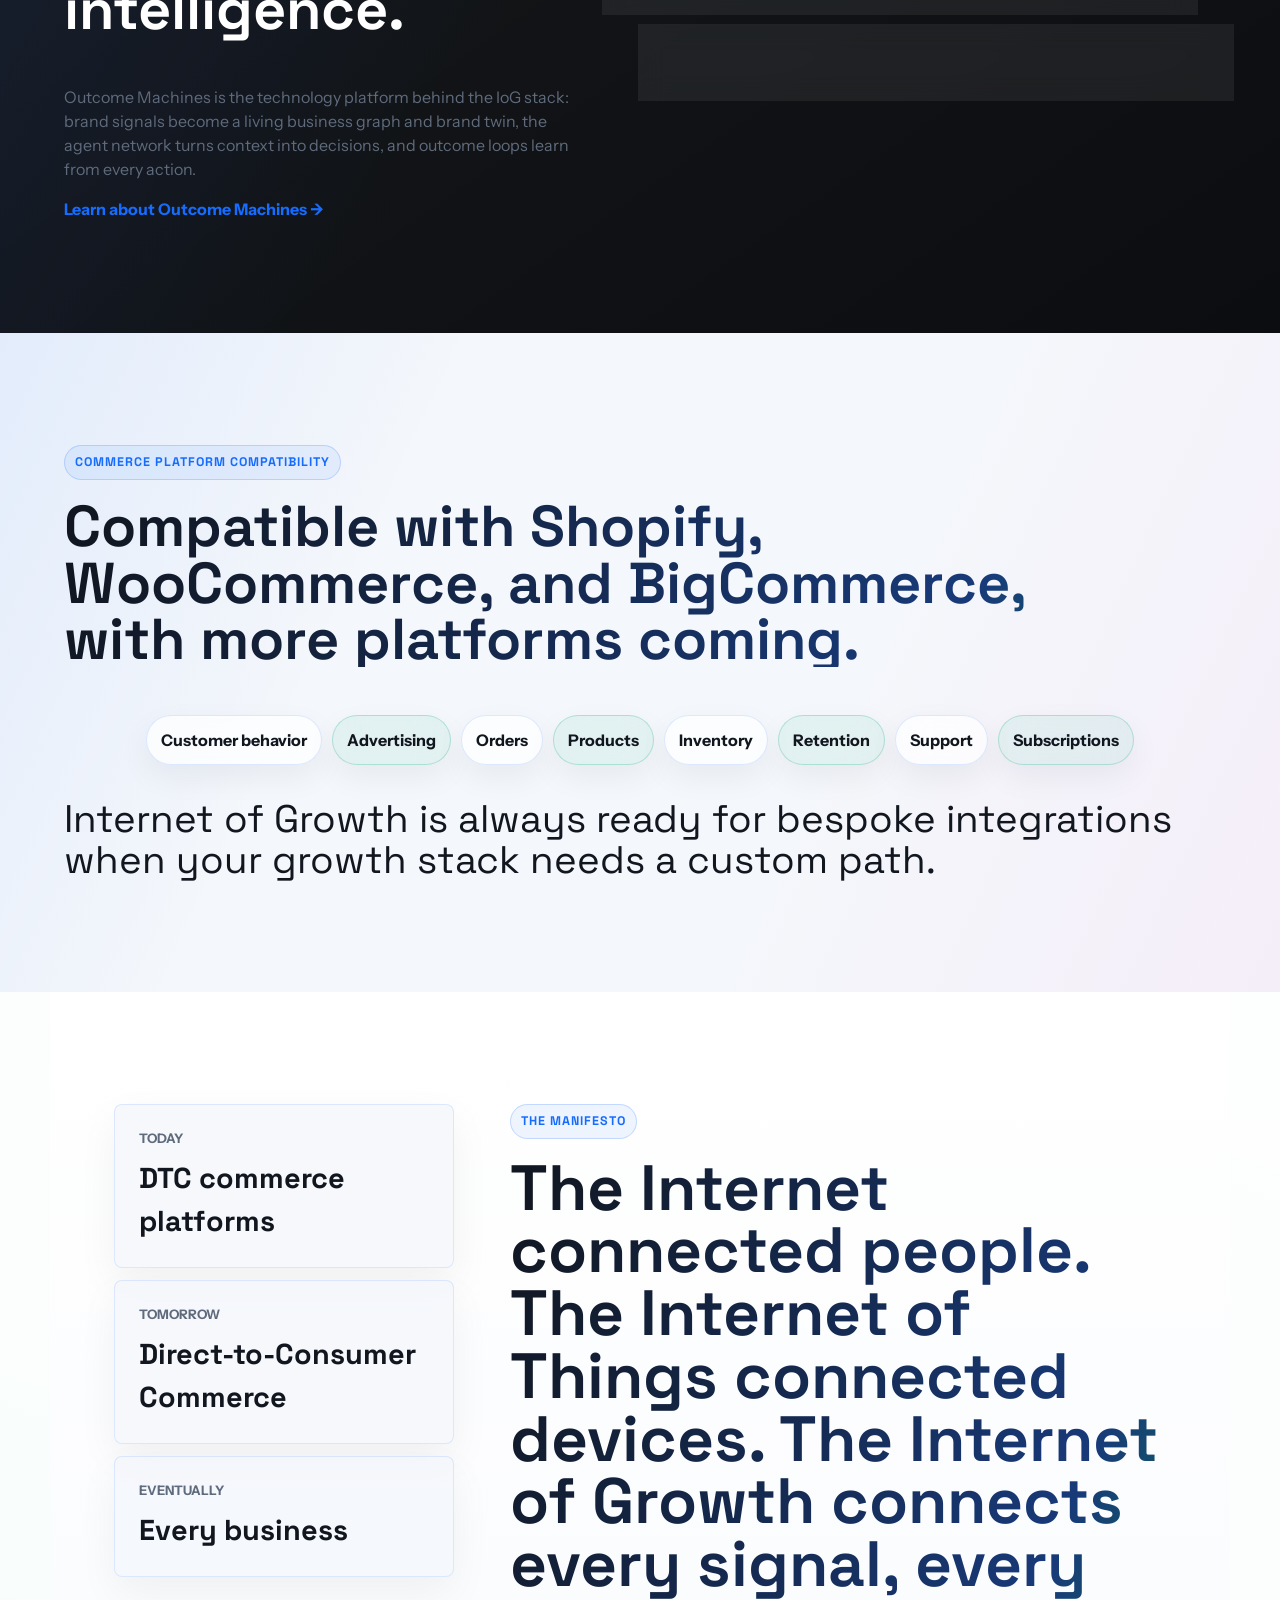
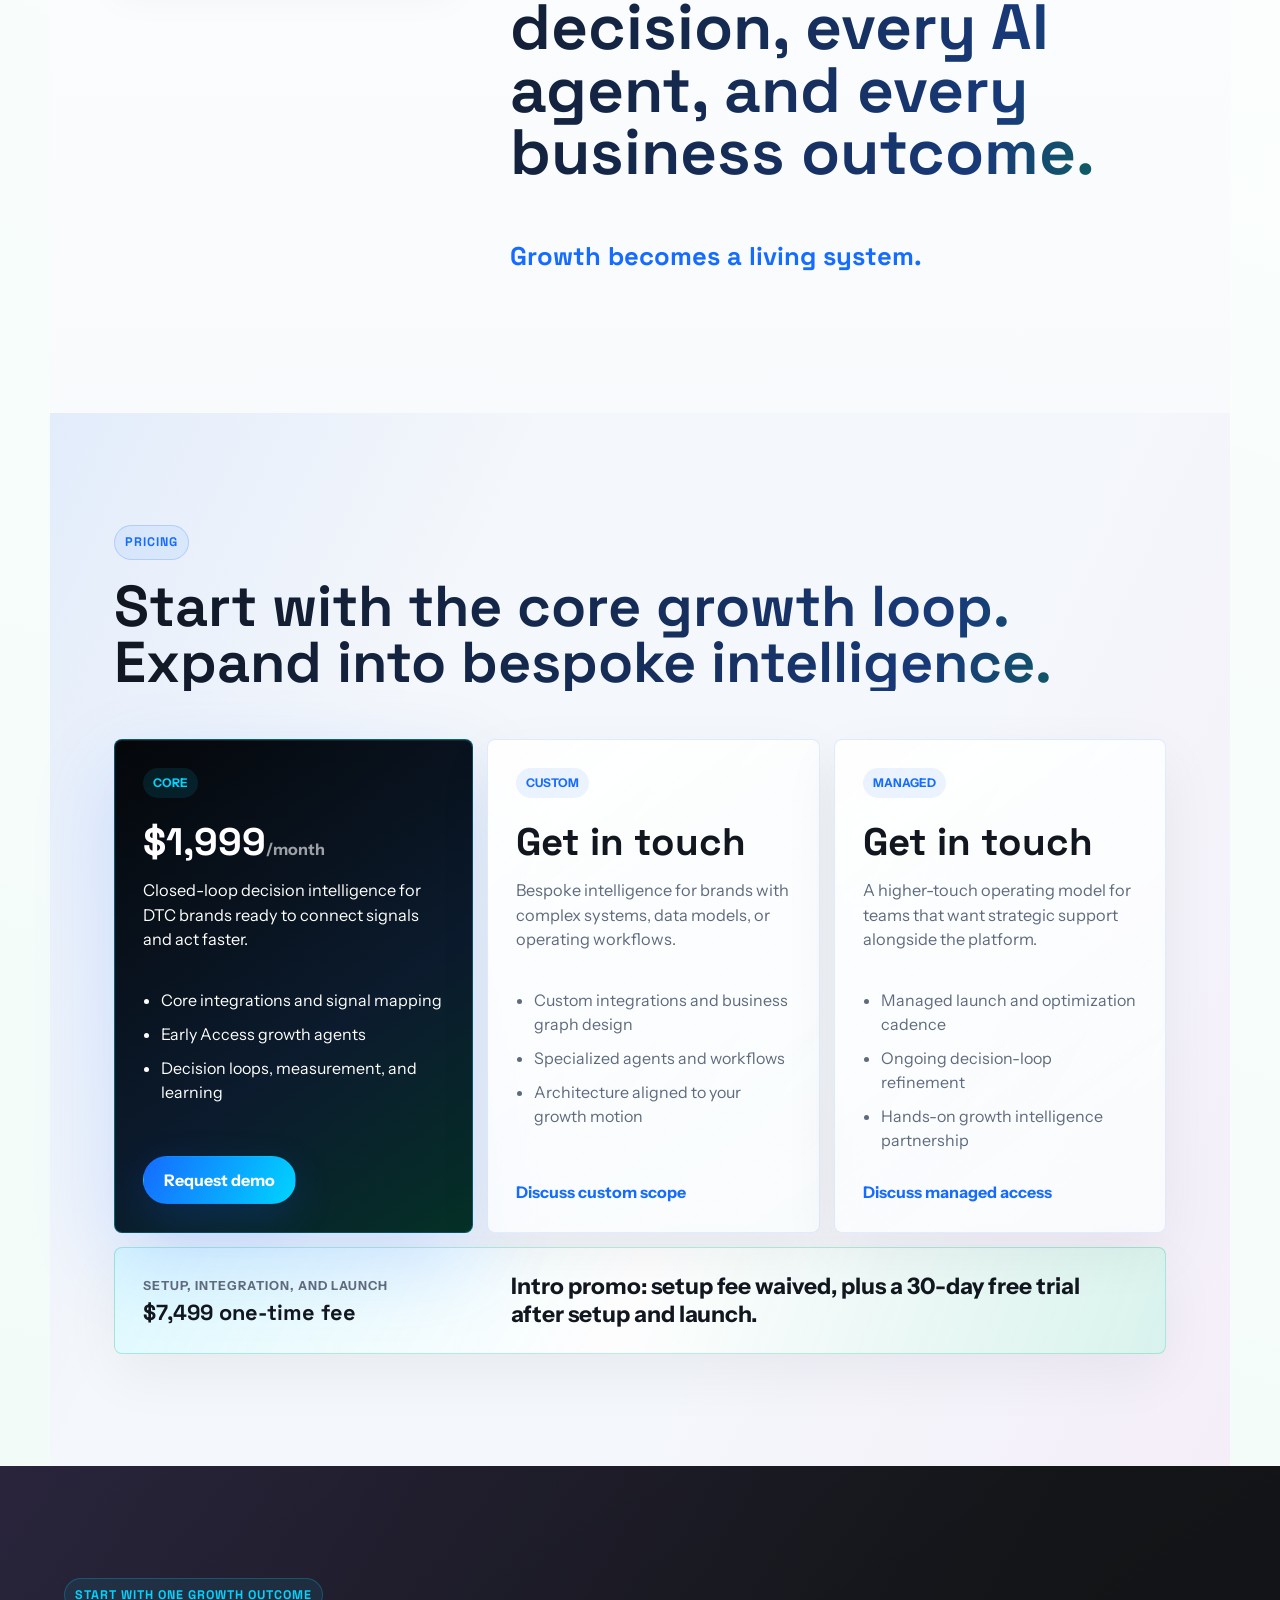
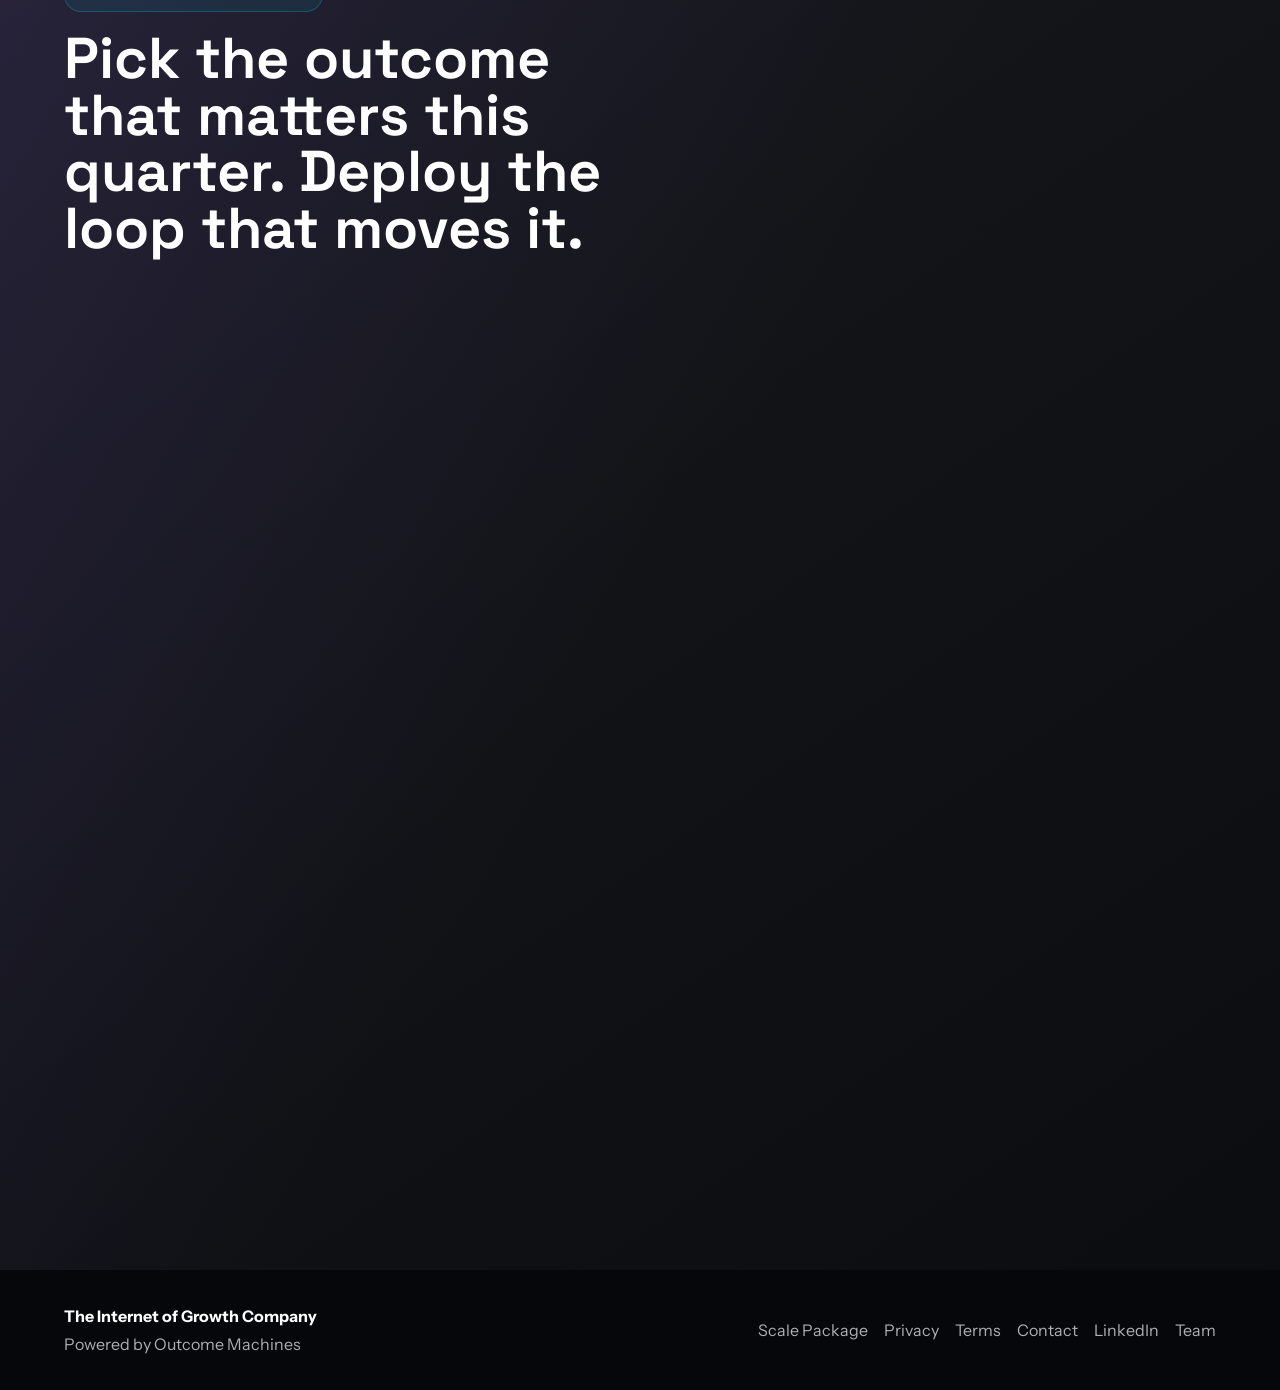
==== commit 27c9ce19: "Refresh social branding for agent ecosystems" ====
--- a/index.html
+++ b/index.html
@@ -5,32 +5,33 @@
     <meta name="viewport" content="width=device-width, initial-scale=1" />
     <meta
       name="description"
-      content="Internet of Growth is the closed-loop decision intelligence platform for Direct-to-Consumer brands, turning signals into coordinated AI agent action."
+      content="Internet of Growth builds market ecosystems for the age of agents—where AI agents, businesses, and customers coordinate, transact, and compound value."
     />
-    <title>Internet of Growth | Closed-Loop Decision Intelligence</title>
+    <title>Internet of Growth | Market Ecosystems for the Age of Agents</title>
     <link rel="canonical" href="https://internetofgrowth.com/" />
     <meta name="theme-color" content="#05070a" />
     <meta property="og:site_name" content="Internet of Growth" />
     <meta property="og:type" content="website" />
     <meta property="og:url" content="https://internetofgrowth.com/" />
-    <meta property="og:title" content="Internet of Growth | Closed-Loop Decision Intelligence" />
+    <meta property="og:title" content="Internet of Growth | Market Ecosystems for the Age of Agents" />
     <meta
       property="og:description"
-      content="The growth operating layer for DTC brands. Observe every signal, coordinate AI agents, execute better decisions, and compound learning."
+      content="Market ecosystems for the age of agents—where AI agents, businesses, and customers coordinate, transact, and compound value."
     />
-    <meta property="og:image" content="https://internetofgrowth.com/assets/og-image.png" />
-    <meta property="og:image:secure_url" content="https://internetofgrowth.com/assets/og-image.png" />
+    <meta property="og:image" content="https://internetofgrowth.com/assets/og-image-v2.png" />
+    <meta property="og:image:secure_url" content="https://internetofgrowth.com/assets/og-image-v2.png" />
     <meta property="og:image:type" content="image/png" />
     <meta property="og:image:width" content="1200" />
     <meta property="og:image:height" content="630" />
-    <meta property="og:image:alt" content="Internet of Growth decision intelligence network preview" />
+    <meta property="og:image:alt" content="Internet of Growth — Market Ecosystems for the Age of Agents" />
     <meta name="twitter:card" content="summary_large_image" />
-    <meta name="twitter:title" content="Internet of Growth | Closed-Loop Decision Intelligence" />
+    <meta name="twitter:title" content="Internet of Growth | Market Ecosystems for the Age of Agents" />
     <meta
       name="twitter:description"
-      content="The growth operating layer for DTC brands, powered by Outcome Machines."
+      content="Market ecosystems for the age of agents—where intelligence coordinates and value compounds."
     />
-    <meta name="twitter:image" content="https://internetofgrowth.com/assets/og-image.png" />
+    <meta name="twitter:image" content="https://internetofgrowth.com/assets/og-image-v2.png" />
+    <meta name="twitter:image:alt" content="Internet of Growth — Market Ecosystems for the Age of Agents" />
     <link rel="preconnect" href="https://fonts.googleapis.com" />
     <link rel="preconnect" href="https://fonts.gstatic.com" crossorigin />
     <link
@@ -38,6 +39,8 @@
       rel="stylesheet"
     />
     <link rel="icon" href="/assets/favicon.svg" type="image/svg+xml" />
+    <link rel="icon" href="/assets/favicon-32.png" sizes="32x32" type="image/png" />
+    <link rel="apple-touch-icon" href="/assets/apple-touch-icon.png" sizes="180x180" />
     <link rel="stylesheet" href="styles.css" />
   </head>
   <body>
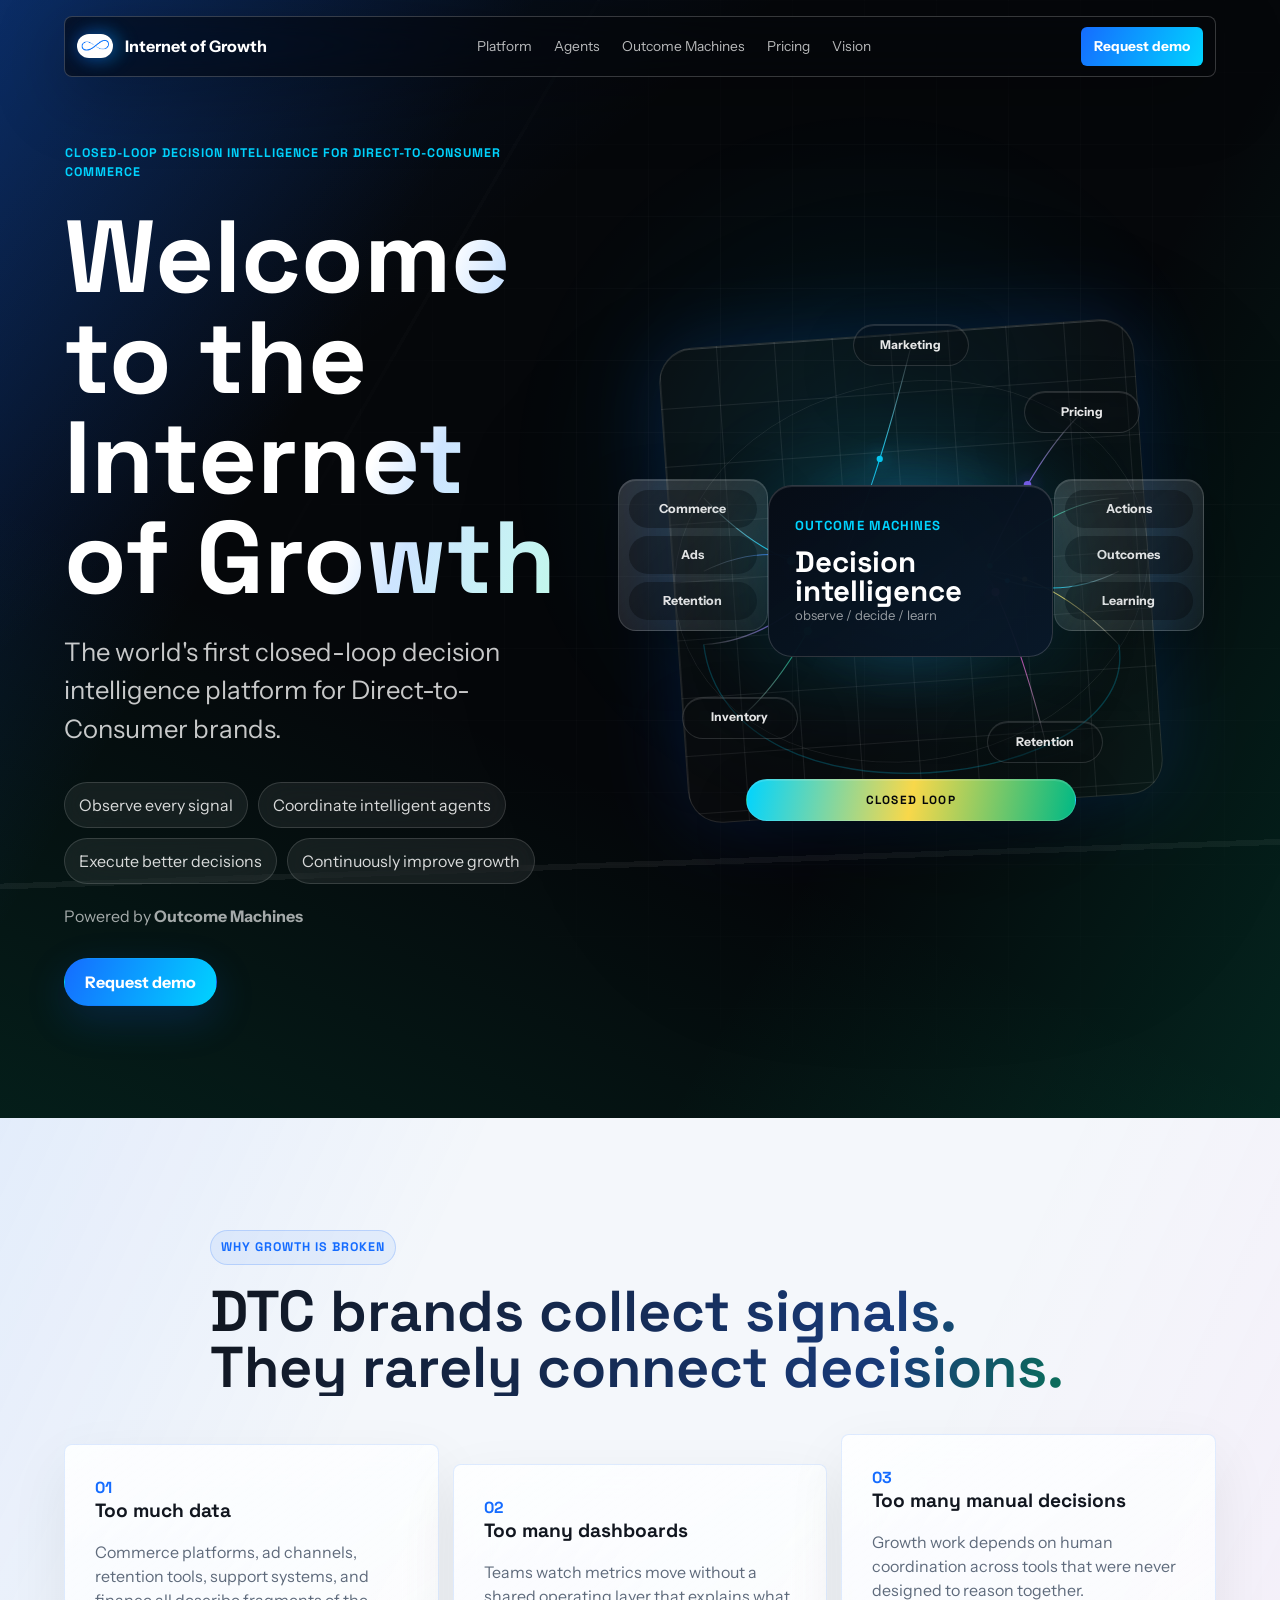
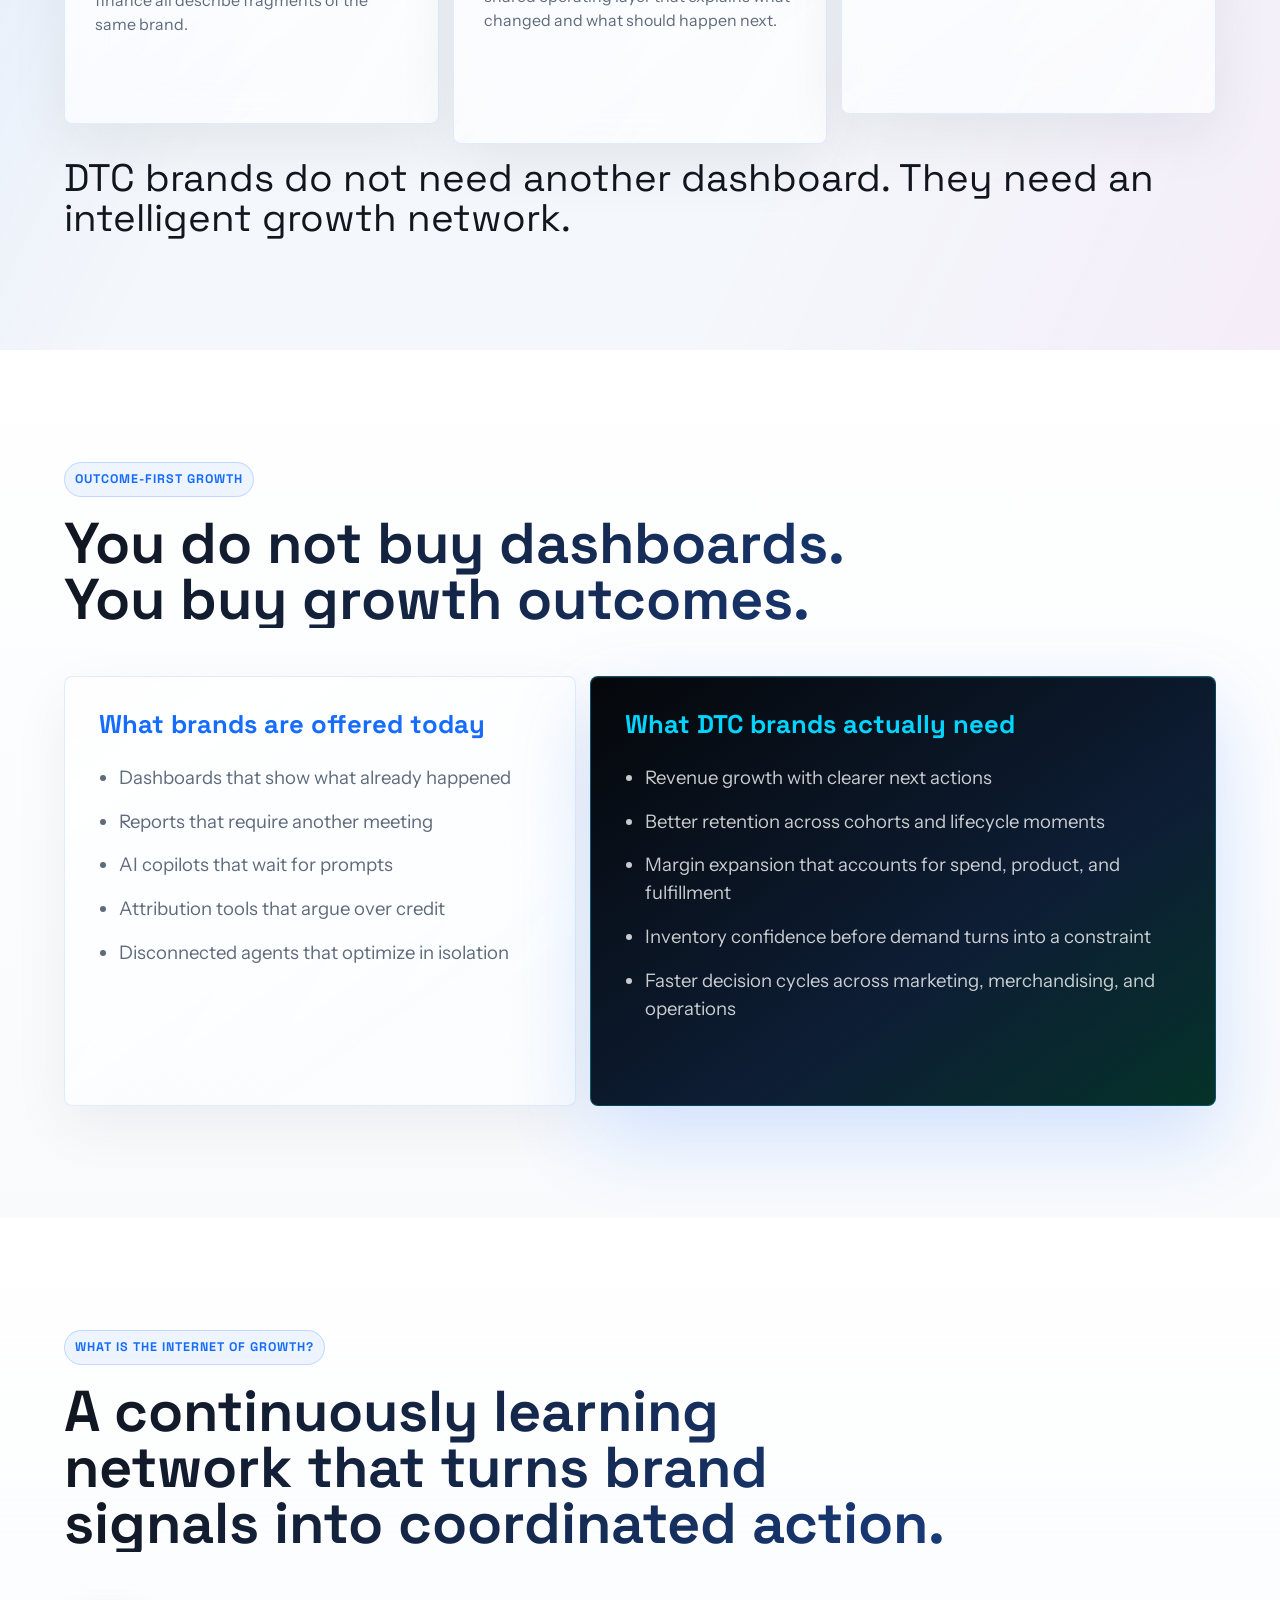
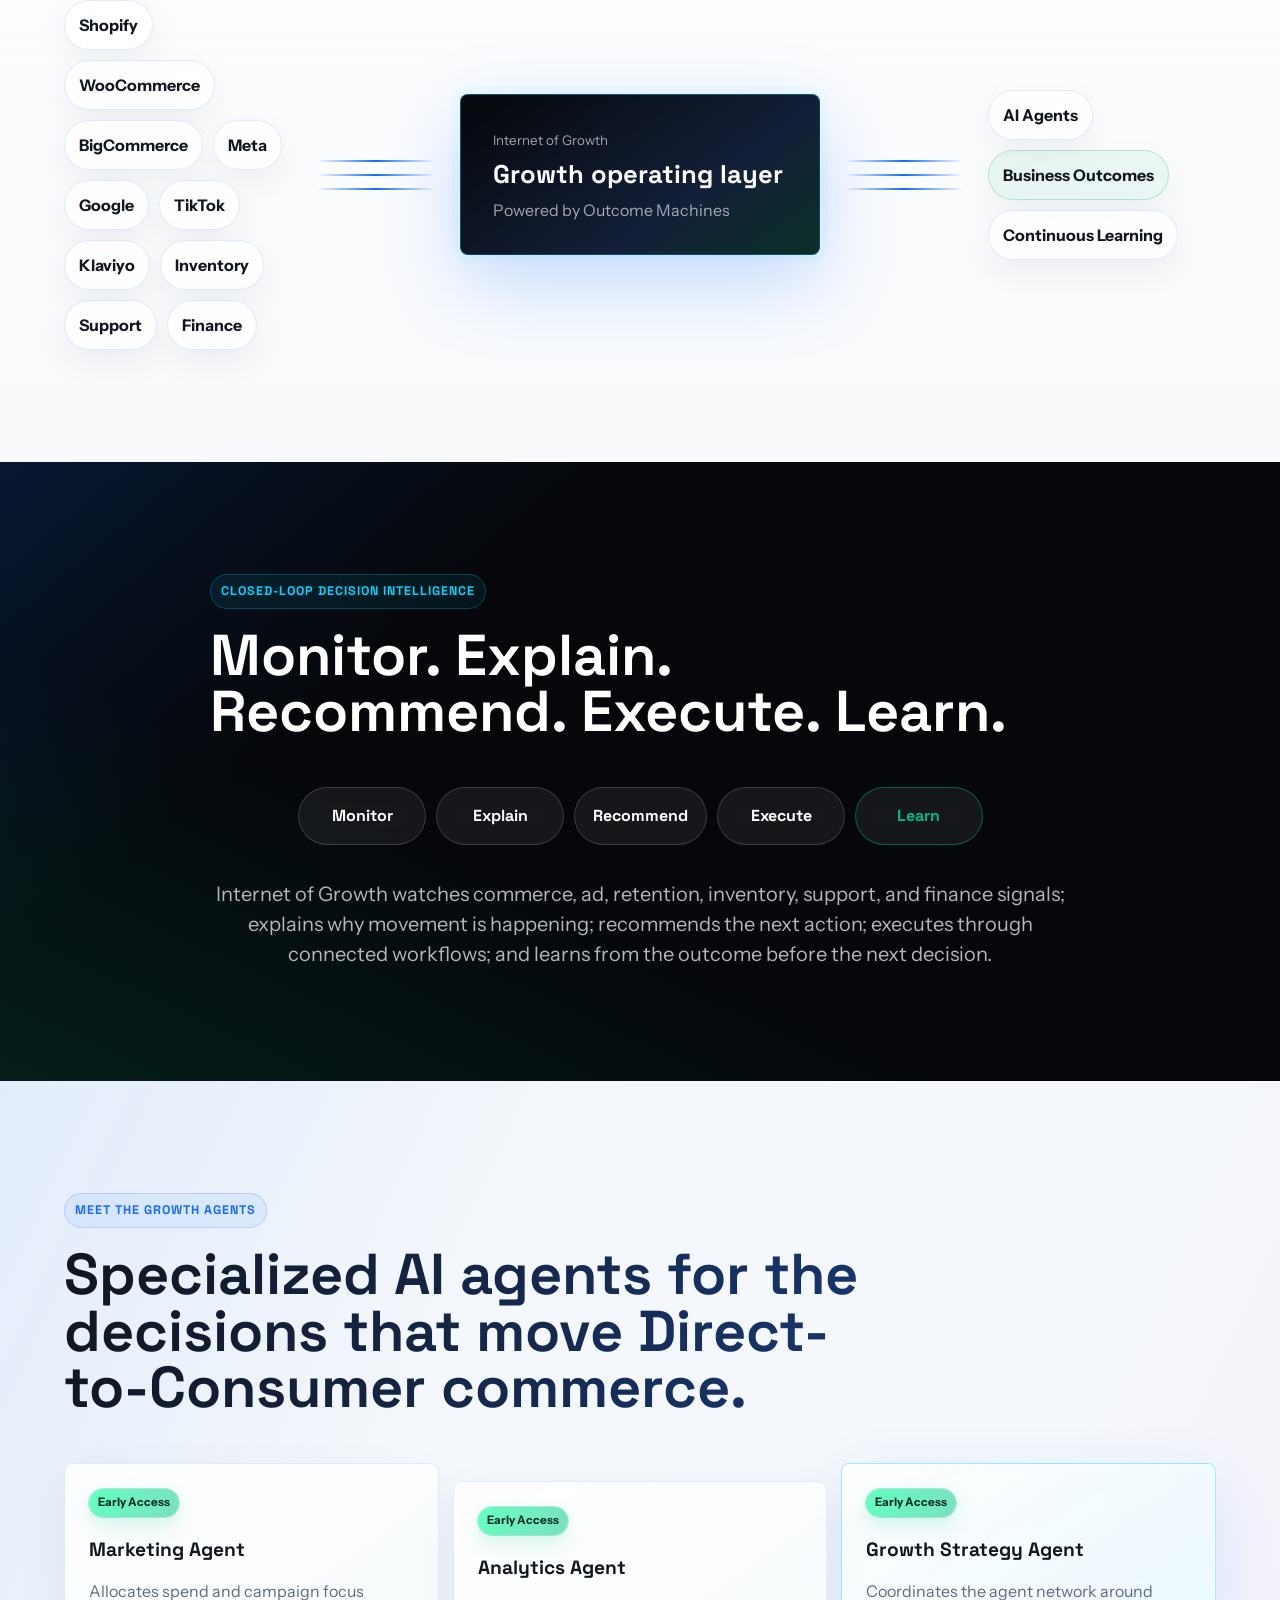
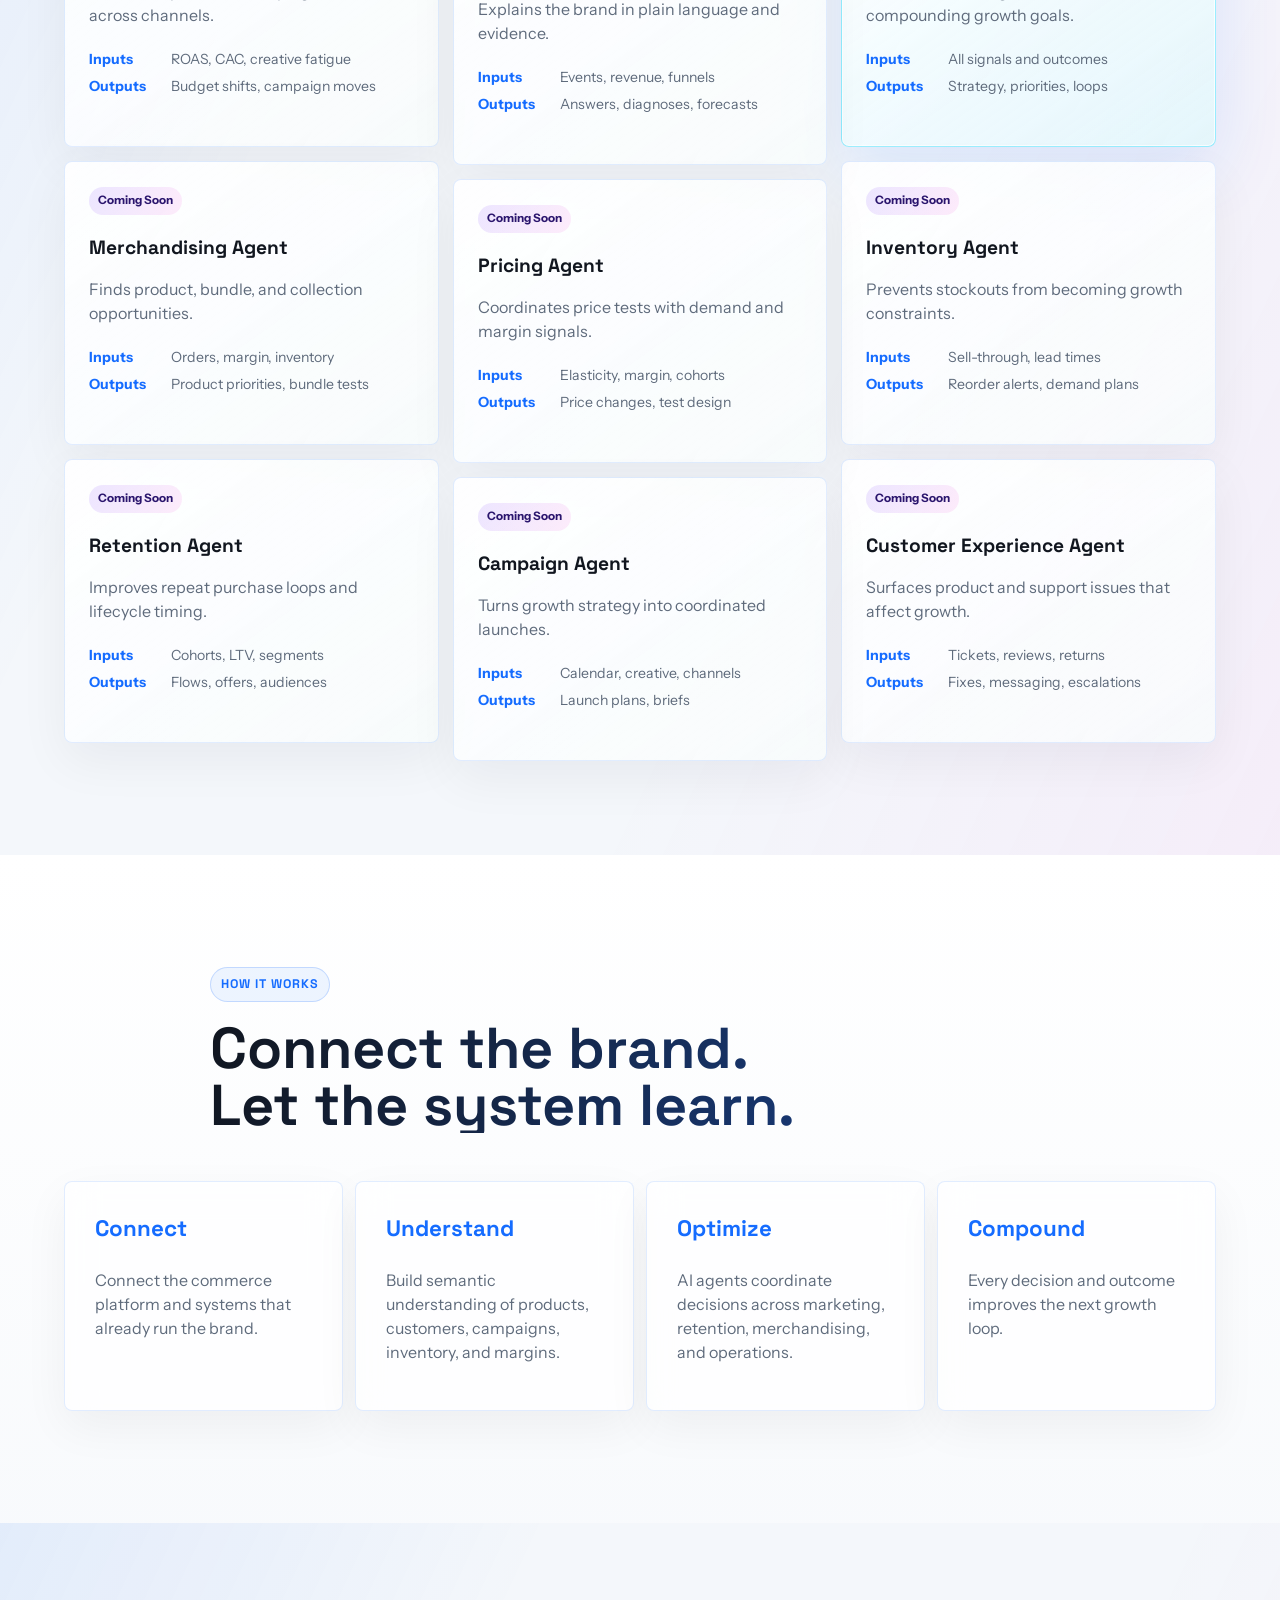
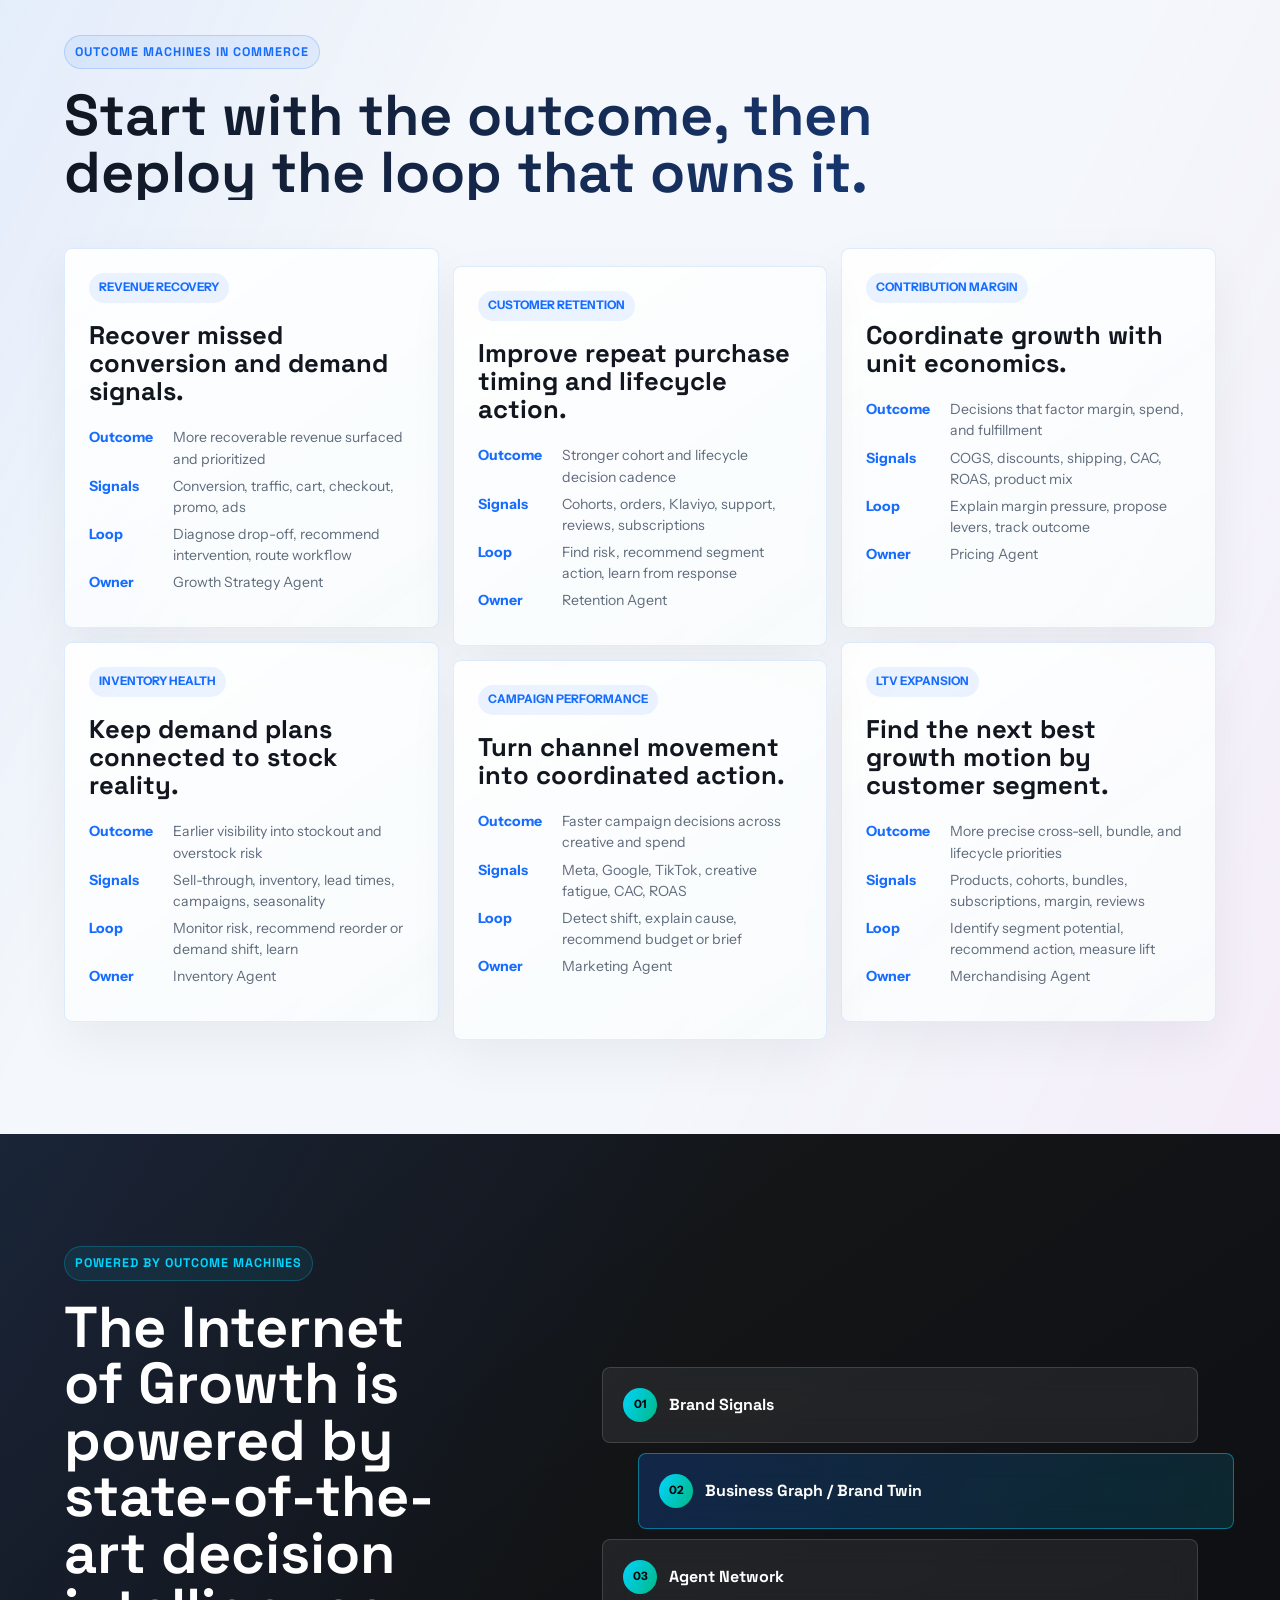
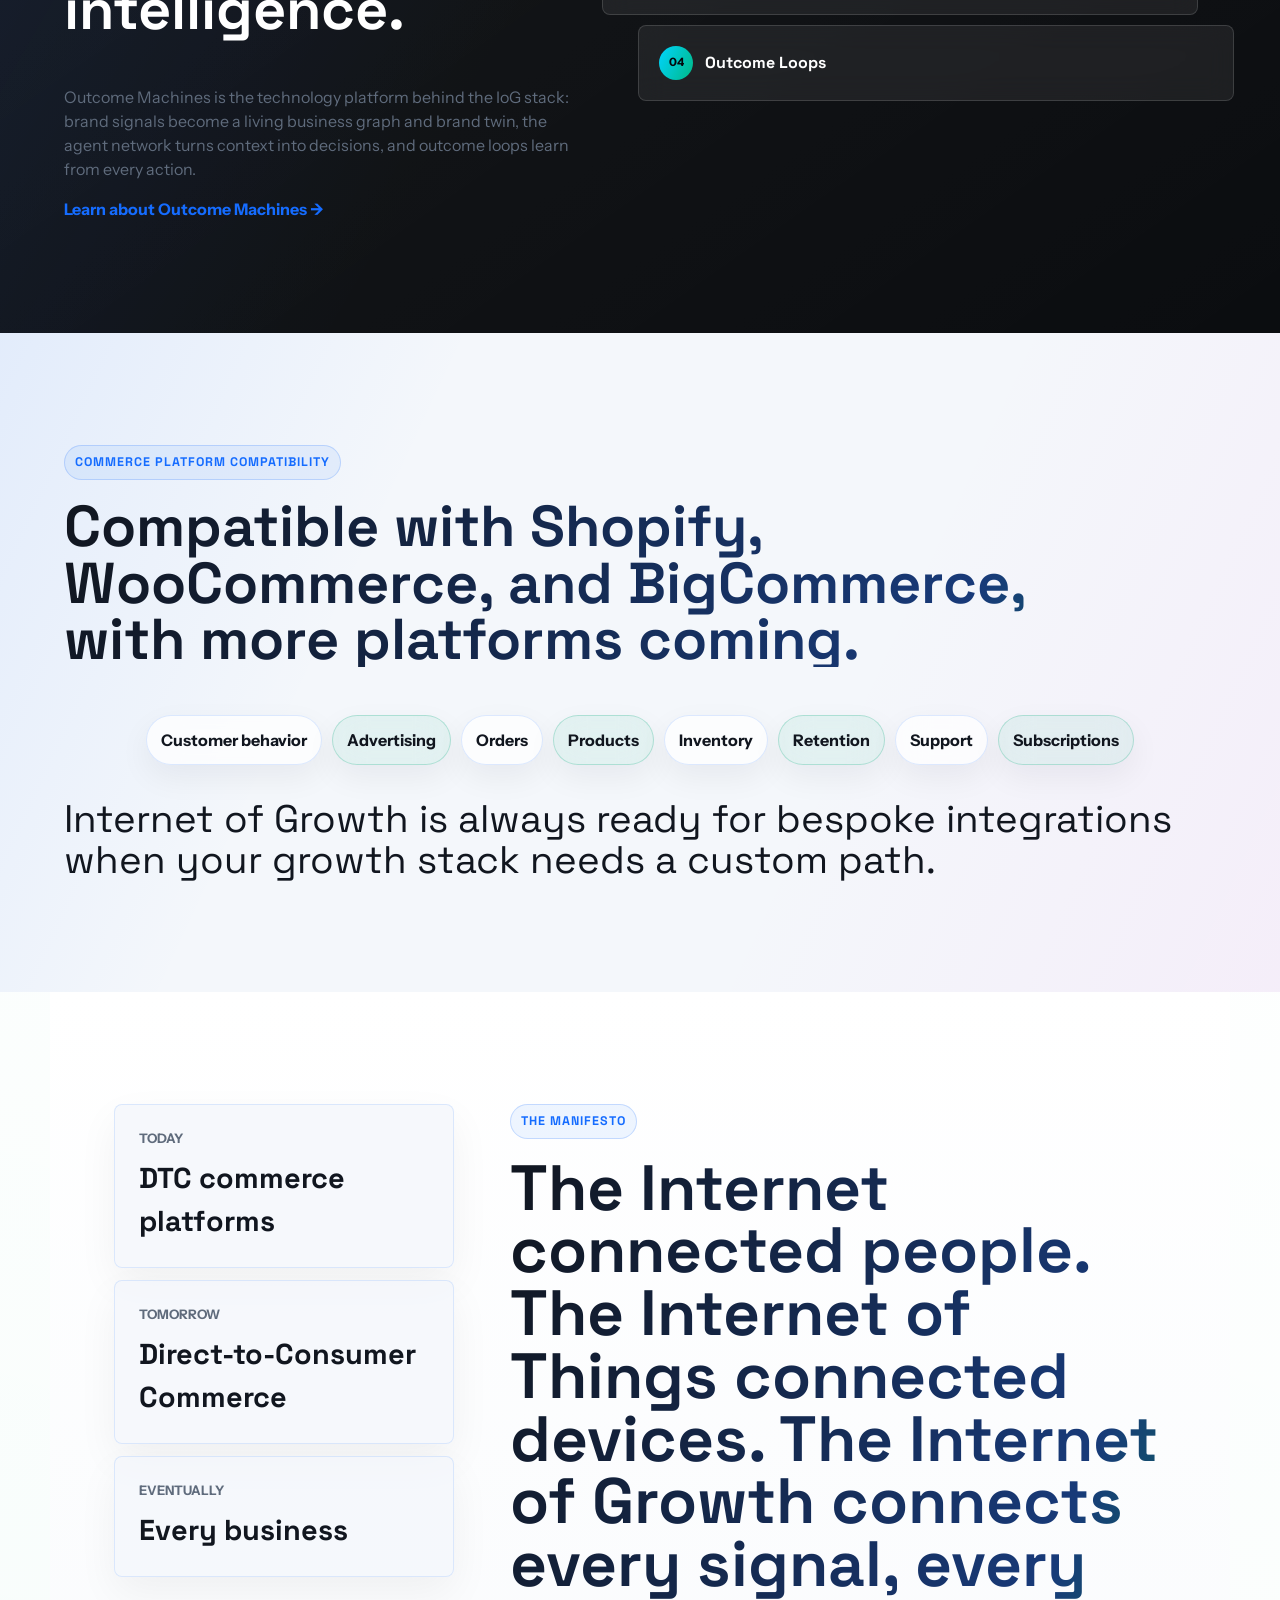
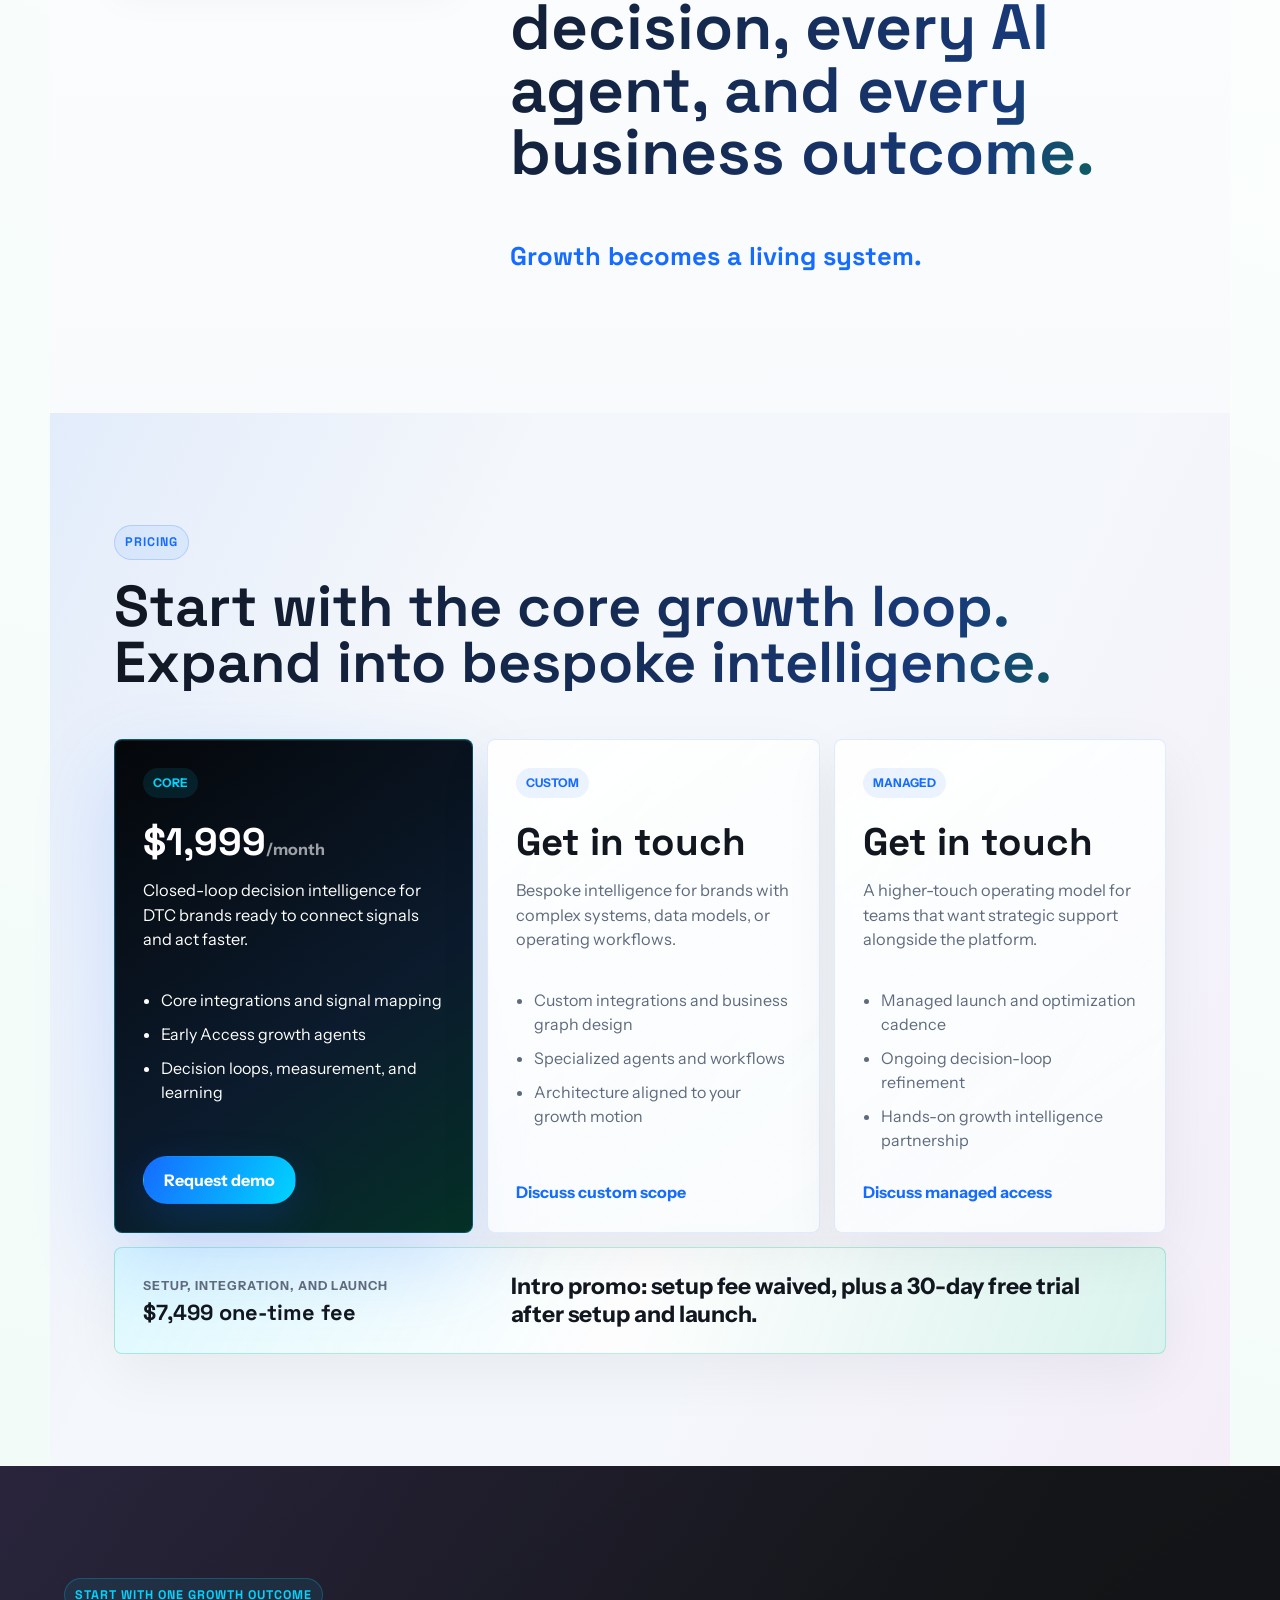
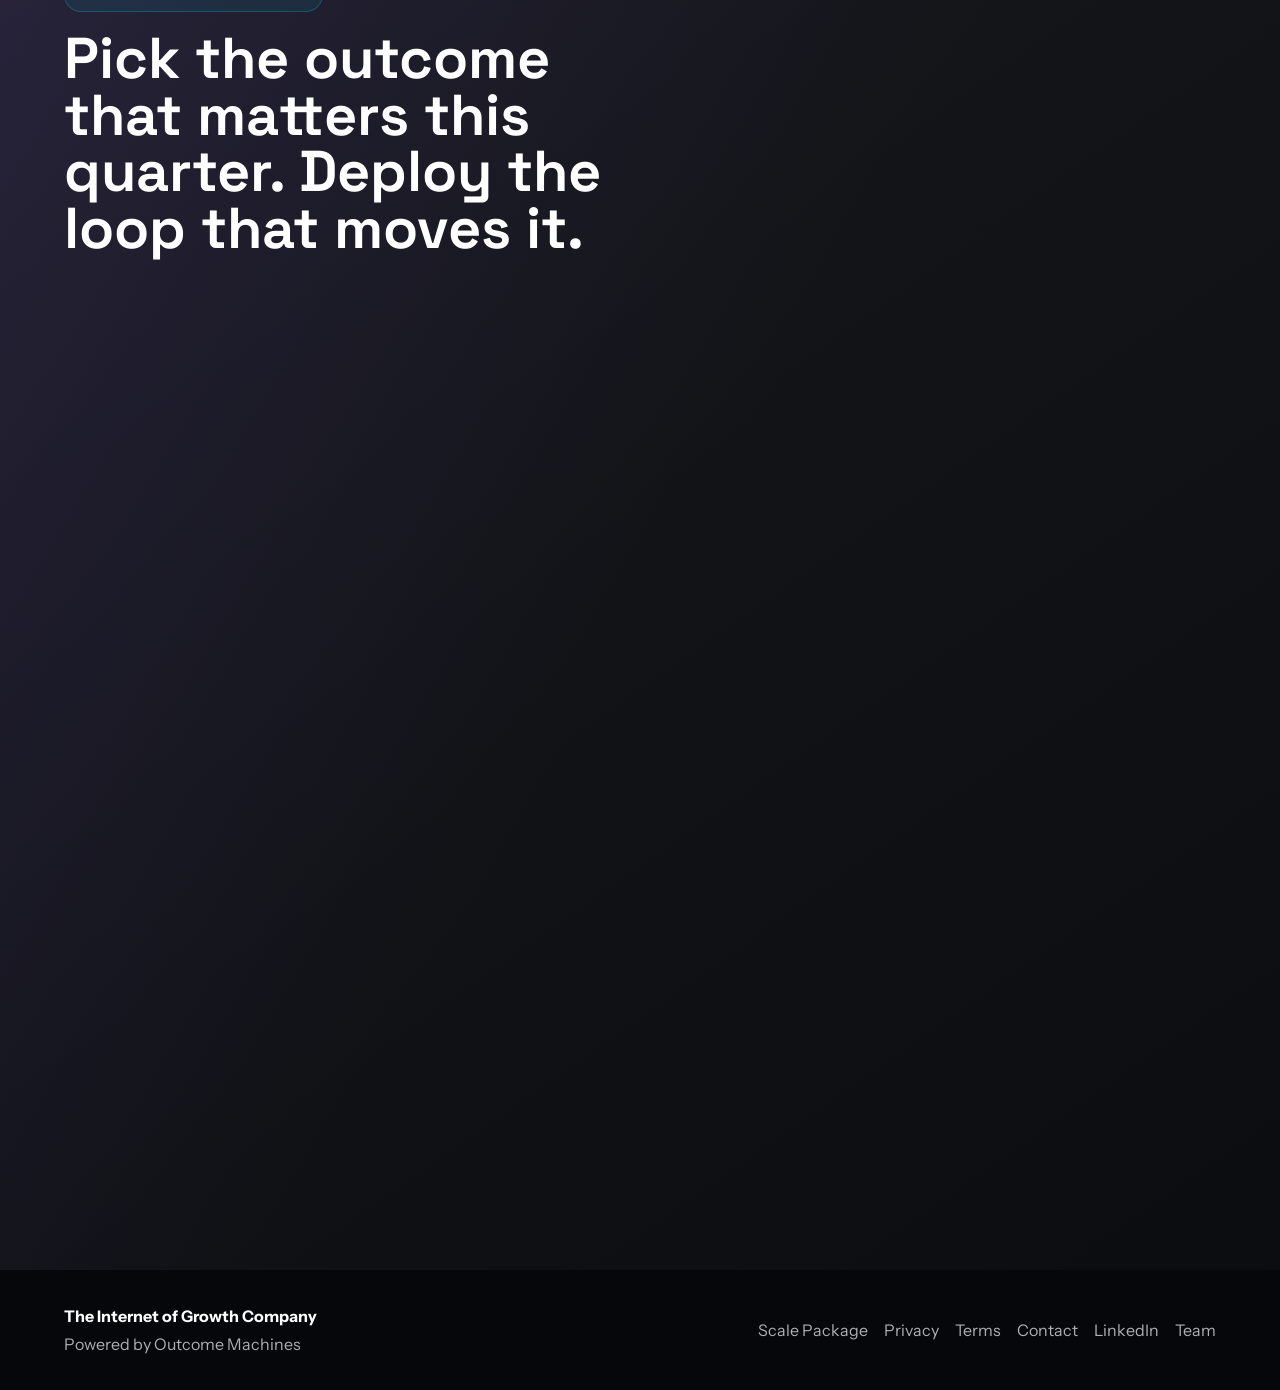
==== commit 37f54e3c: "Revert "Refresh social branding for agent ecosystems" This reverts commit 27c9ce192e3236b3183bf6adca" ====
--- a/index.html
+++ b/index.html
@@ -5,33 +5,32 @@
     <meta name="viewport" content="width=device-width, initial-scale=1" />
     <meta
       name="description"
-      content="Internet of Growth builds market ecosystems for the age of agents—where AI agents, businesses, and customers coordinate, transact, and compound value."
+      content="Internet of Growth is the closed-loop decision intelligence platform for Direct-to-Consumer brands, turning signals into coordinated AI agent action."
     />
-    <title>Internet of Growth | Market Ecosystems for the Age of Agents</title>
+    <title>Internet of Growth | Closed-Loop Decision Intelligence</title>
     <link rel="canonical" href="https://internetofgrowth.com/" />
     <meta name="theme-color" content="#05070a" />
     <meta property="og:site_name" content="Internet of Growth" />
     <meta property="og:type" content="website" />
     <meta property="og:url" content="https://internetofgrowth.com/" />
-    <meta property="og:title" content="Internet of Growth | Market Ecosystems for the Age of Agents" />
+    <meta property="og:title" content="Internet of Growth | Closed-Loop Decision Intelligence" />
     <meta
       property="og:description"
-      content="Market ecosystems for the age of agents—where AI agents, businesses, and customers coordinate, transact, and compound value."
+      content="The growth operating layer for DTC brands. Observe every signal, coordinate AI agents, execute better decisions, and compound learning."
     />
-    <meta property="og:image" content="https://internetofgrowth.com/assets/og-image-v2.png" />
-    <meta property="og:image:secure_url" content="https://internetofgrowth.com/assets/og-image-v2.png" />
+    <meta property="og:image" content="https://internetofgrowth.com/assets/og-image.png" />
+    <meta property="og:image:secure_url" content="https://internetofgrowth.com/assets/og-image.png" />
     <meta property="og:image:type" content="image/png" />
     <meta property="og:image:width" content="1200" />
     <meta property="og:image:height" content="630" />
-    <meta property="og:image:alt" content="Internet of Growth — Market Ecosystems for the Age of Agents" />
+    <meta property="og:image:alt" content="Internet of Growth decision intelligence network preview" />
     <meta name="twitter:card" content="summary_large_image" />
-    <meta name="twitter:title" content="Internet of Growth | Market Ecosystems for the Age of Agents" />
+    <meta name="twitter:title" content="Internet of Growth | Closed-Loop Decision Intelligence" />
     <meta
       name="twitter:description"
-      content="Market ecosystems for the age of agents—where intelligence coordinates and value compounds."
+      content="The growth operating layer for DTC brands, powered by Outcome Machines."
     />
-    <meta name="twitter:image" content="https://internetofgrowth.com/assets/og-image-v2.png" />
-    <meta name="twitter:image:alt" content="Internet of Growth — Market Ecosystems for the Age of Agents" />
+    <meta name="twitter:image" content="https://internetofgrowth.com/assets/og-image.png" />
     <link rel="preconnect" href="https://fonts.googleapis.com" />
     <link rel="preconnect" href="https://fonts.gstatic.com" crossorigin />
     <link
@@ -39,8 +38,6 @@
       rel="stylesheet"
     />
     <link rel="icon" href="/assets/favicon.svg" type="image/svg+xml" />
-    <link rel="icon" href="/assets/favicon-32.png" sizes="32x32" type="image/png" />
-    <link rel="apple-touch-icon" href="/assets/apple-touch-icon.png" sizes="180x180" />
     <link rel="stylesheet" href="styles.css" />
   </head>
   <body>
